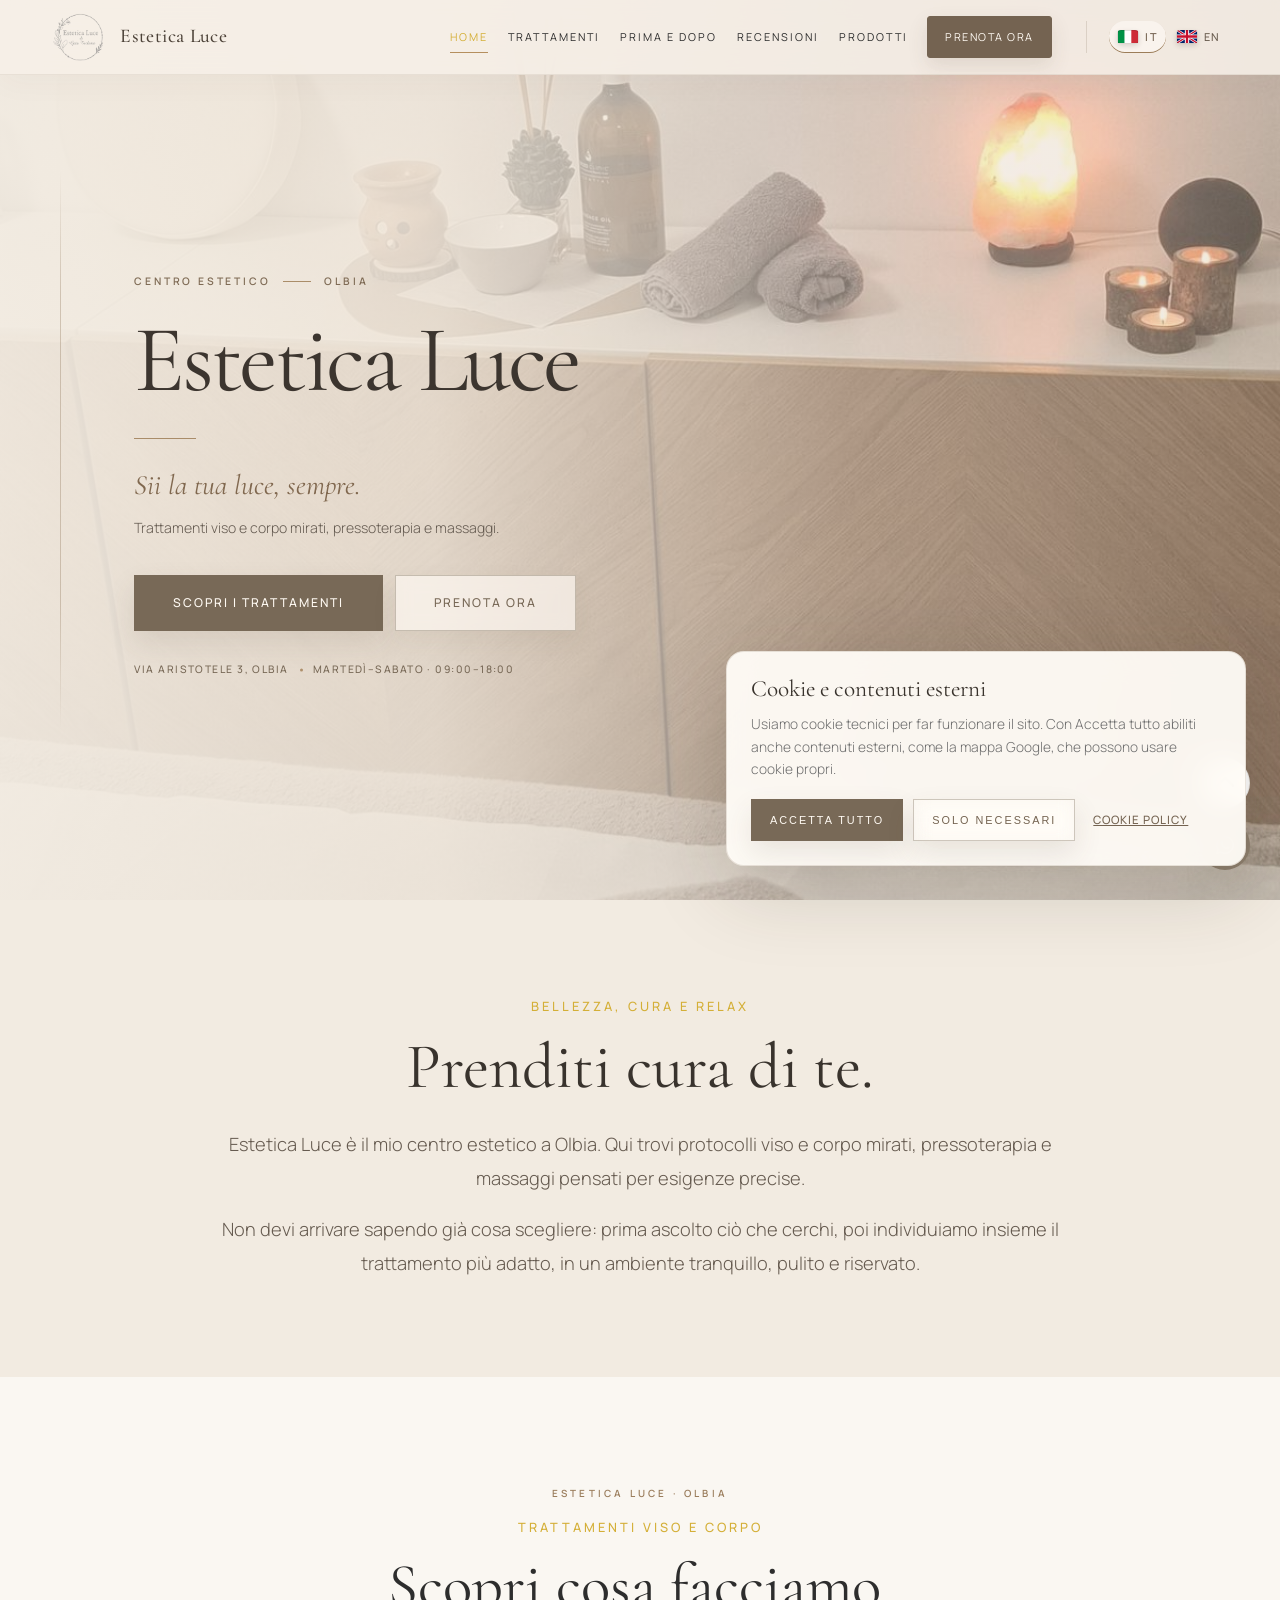
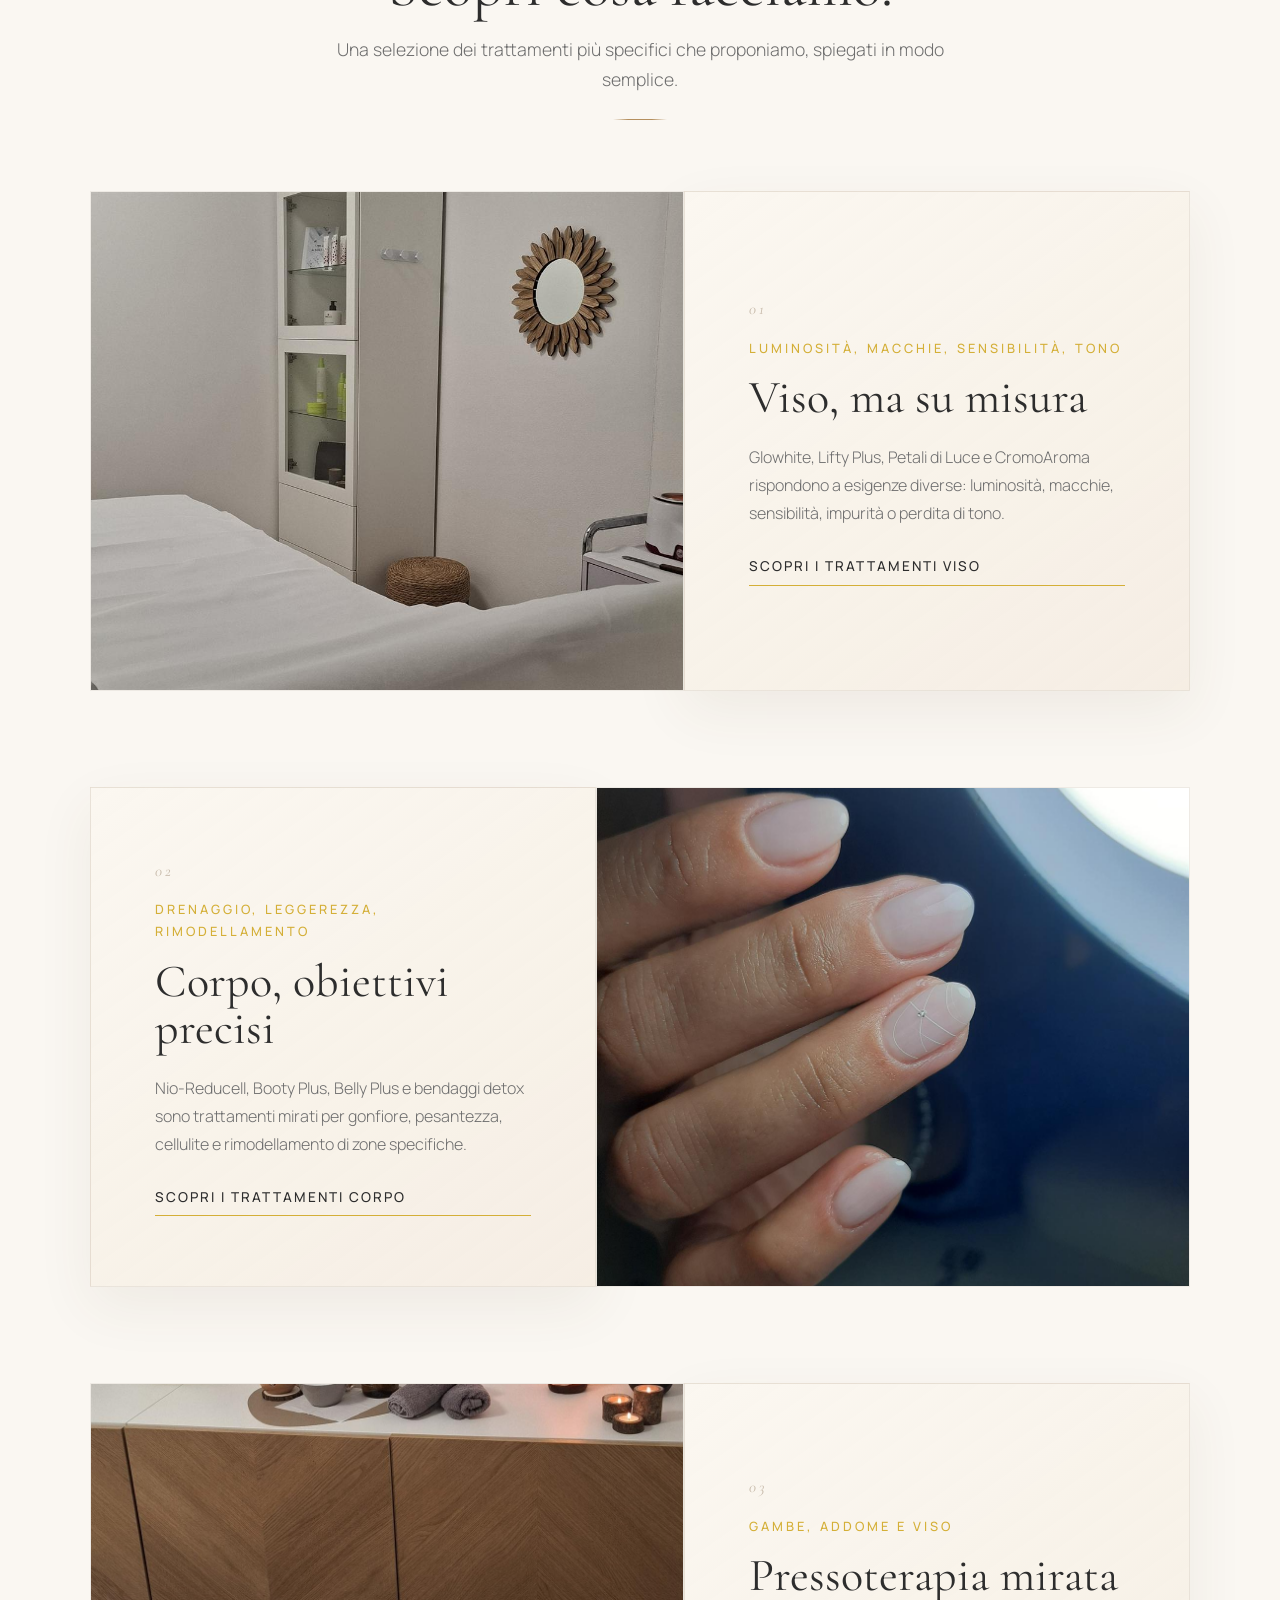
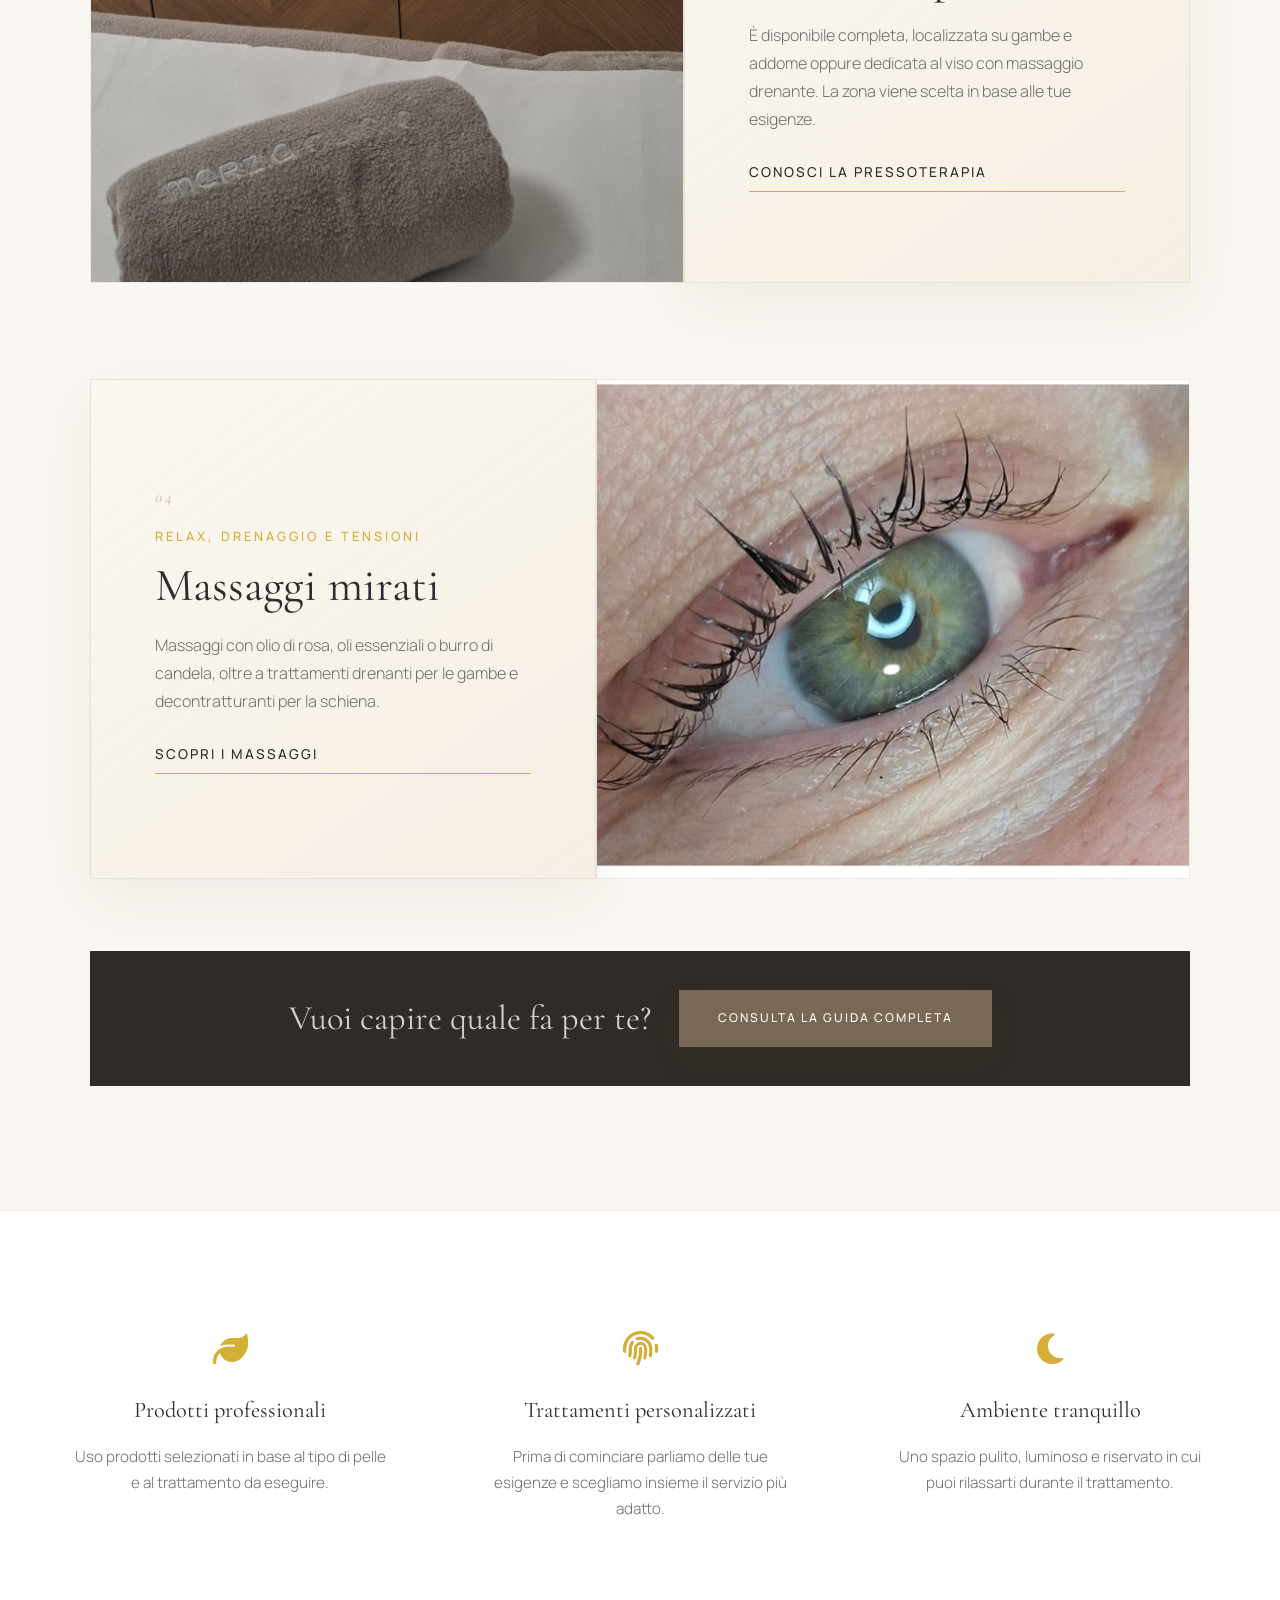
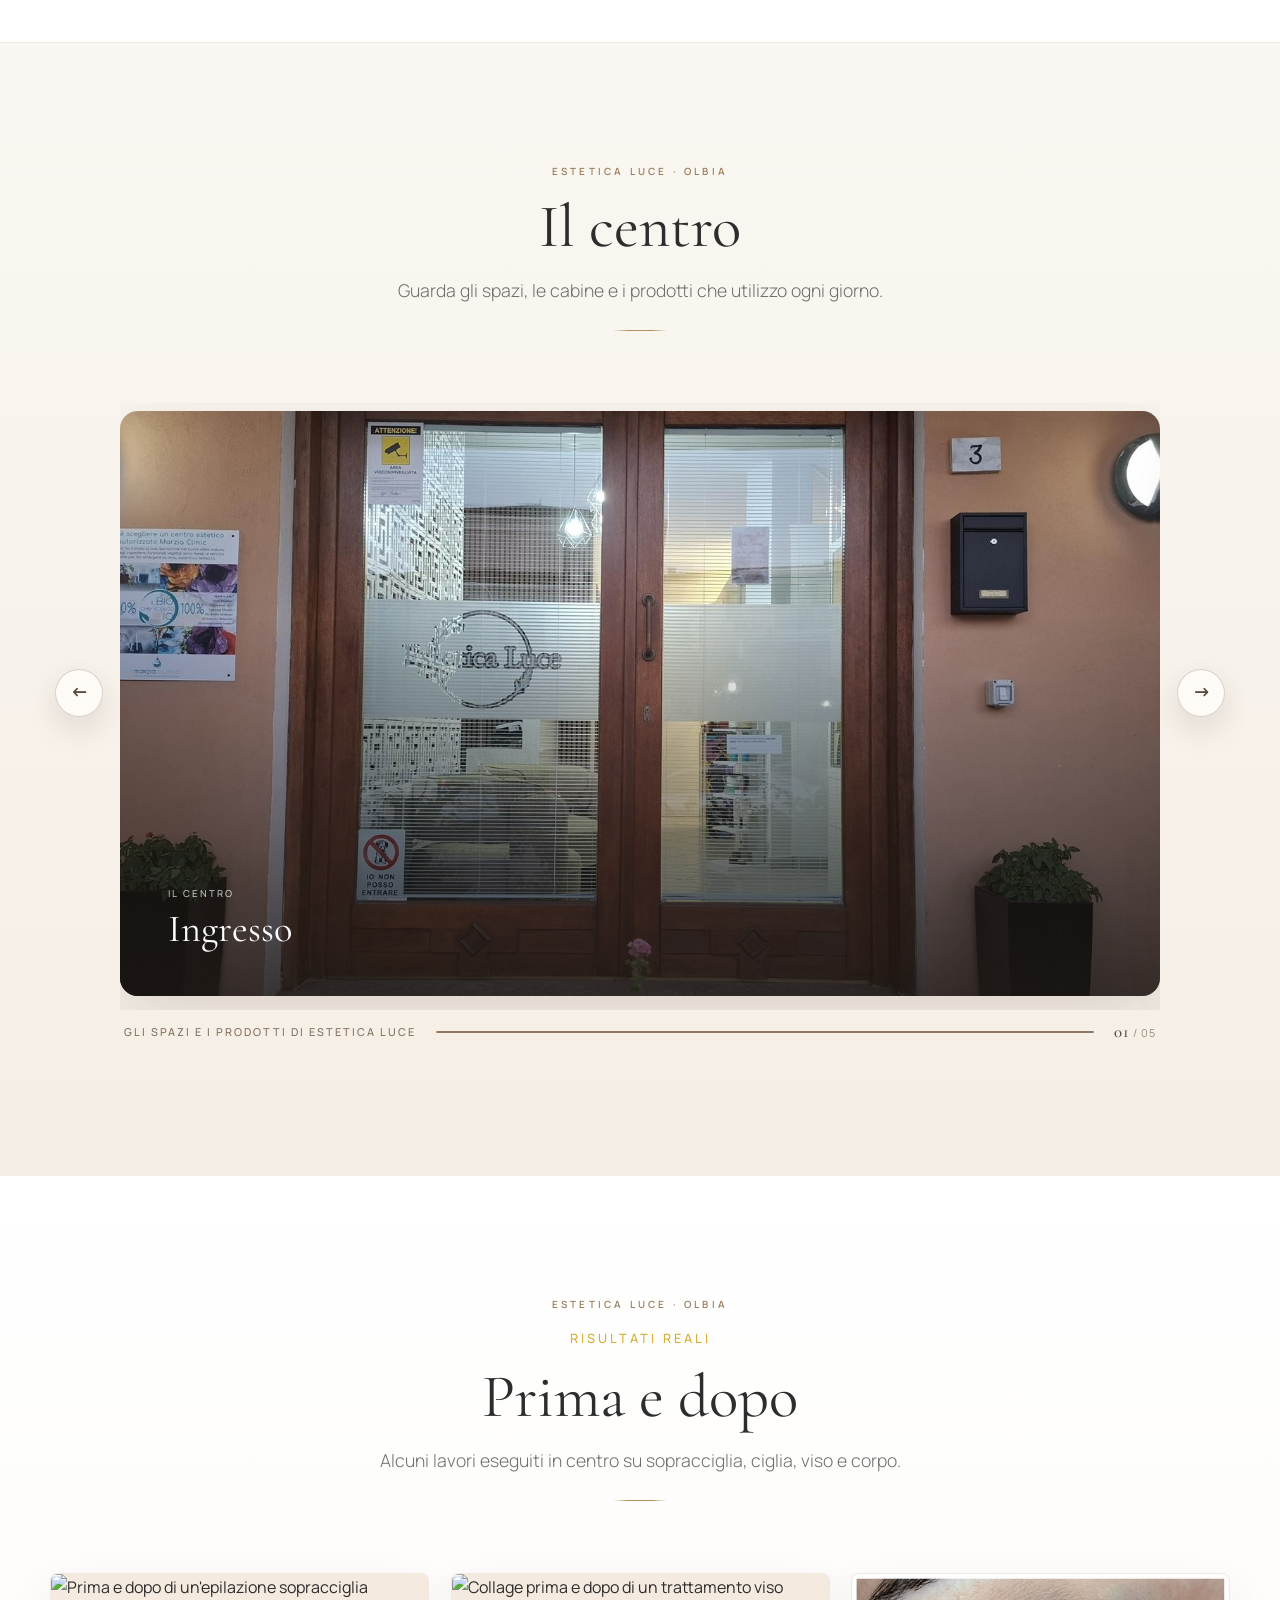
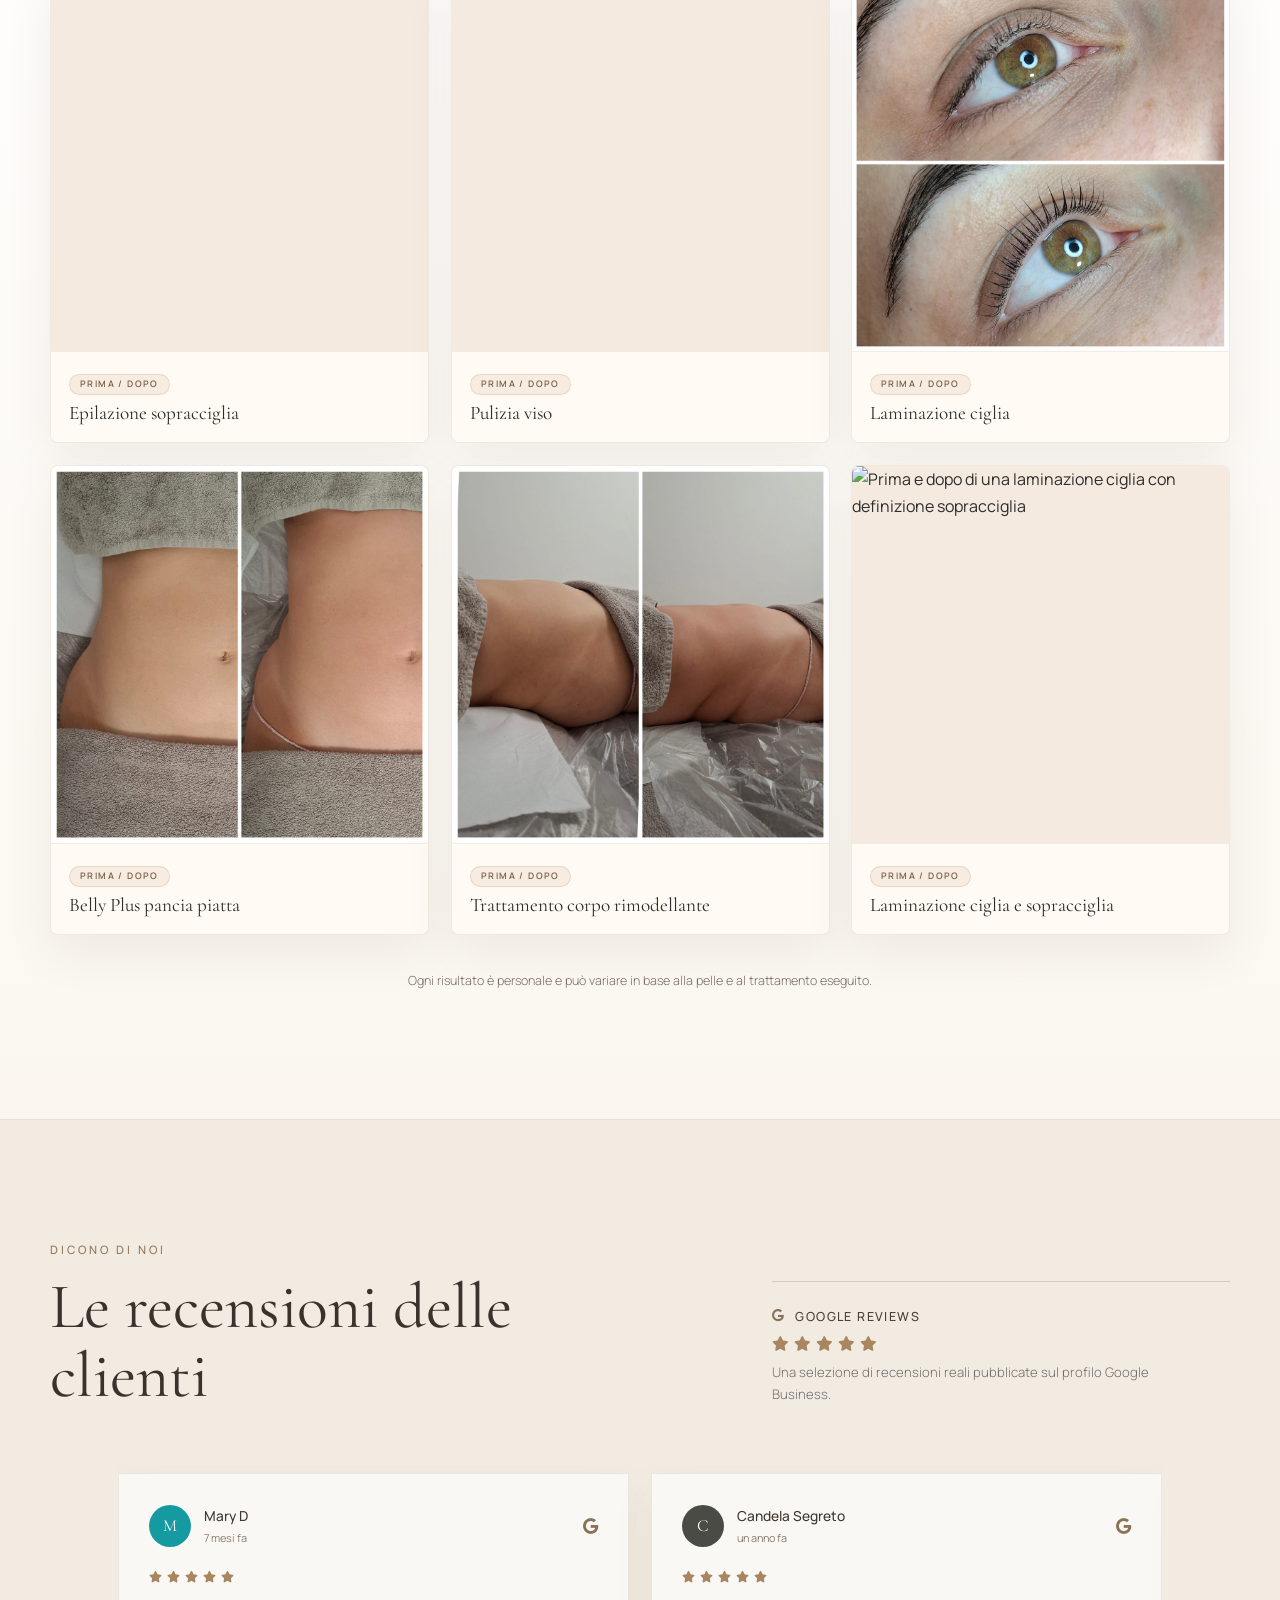
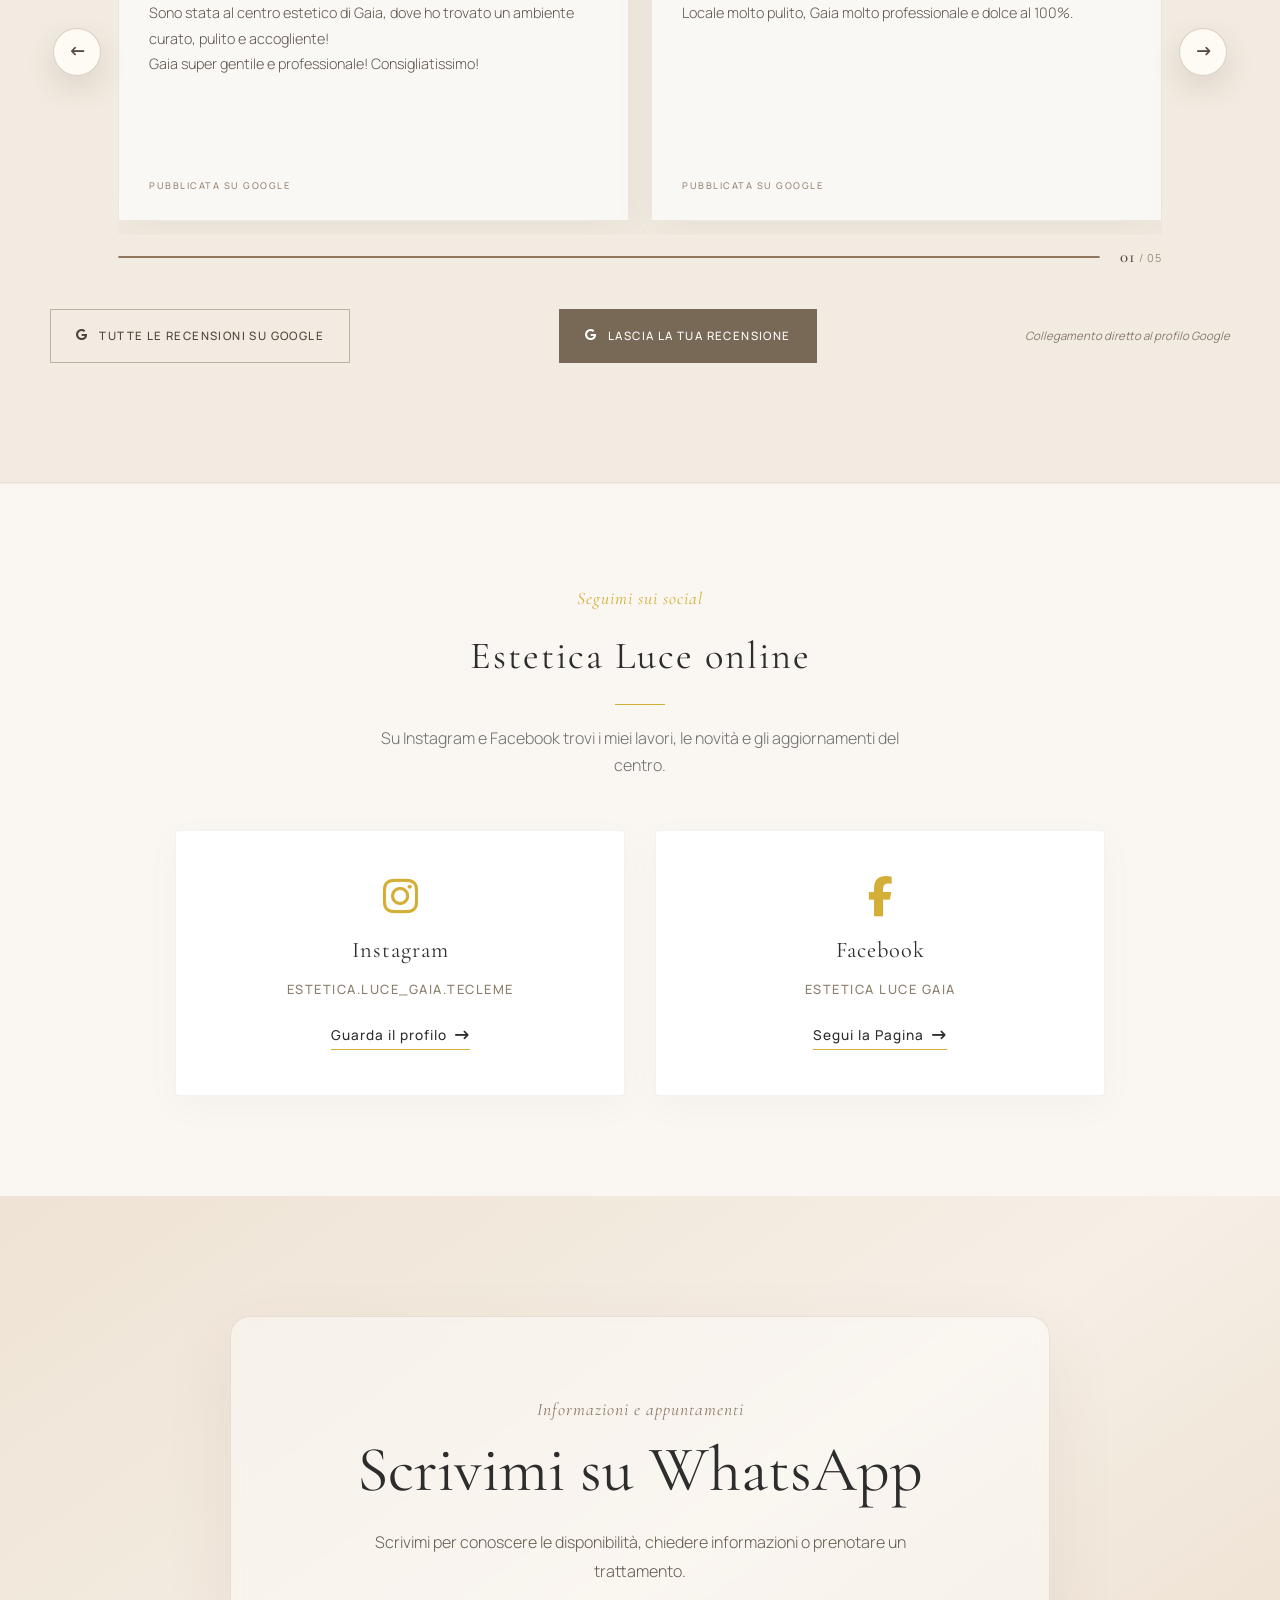
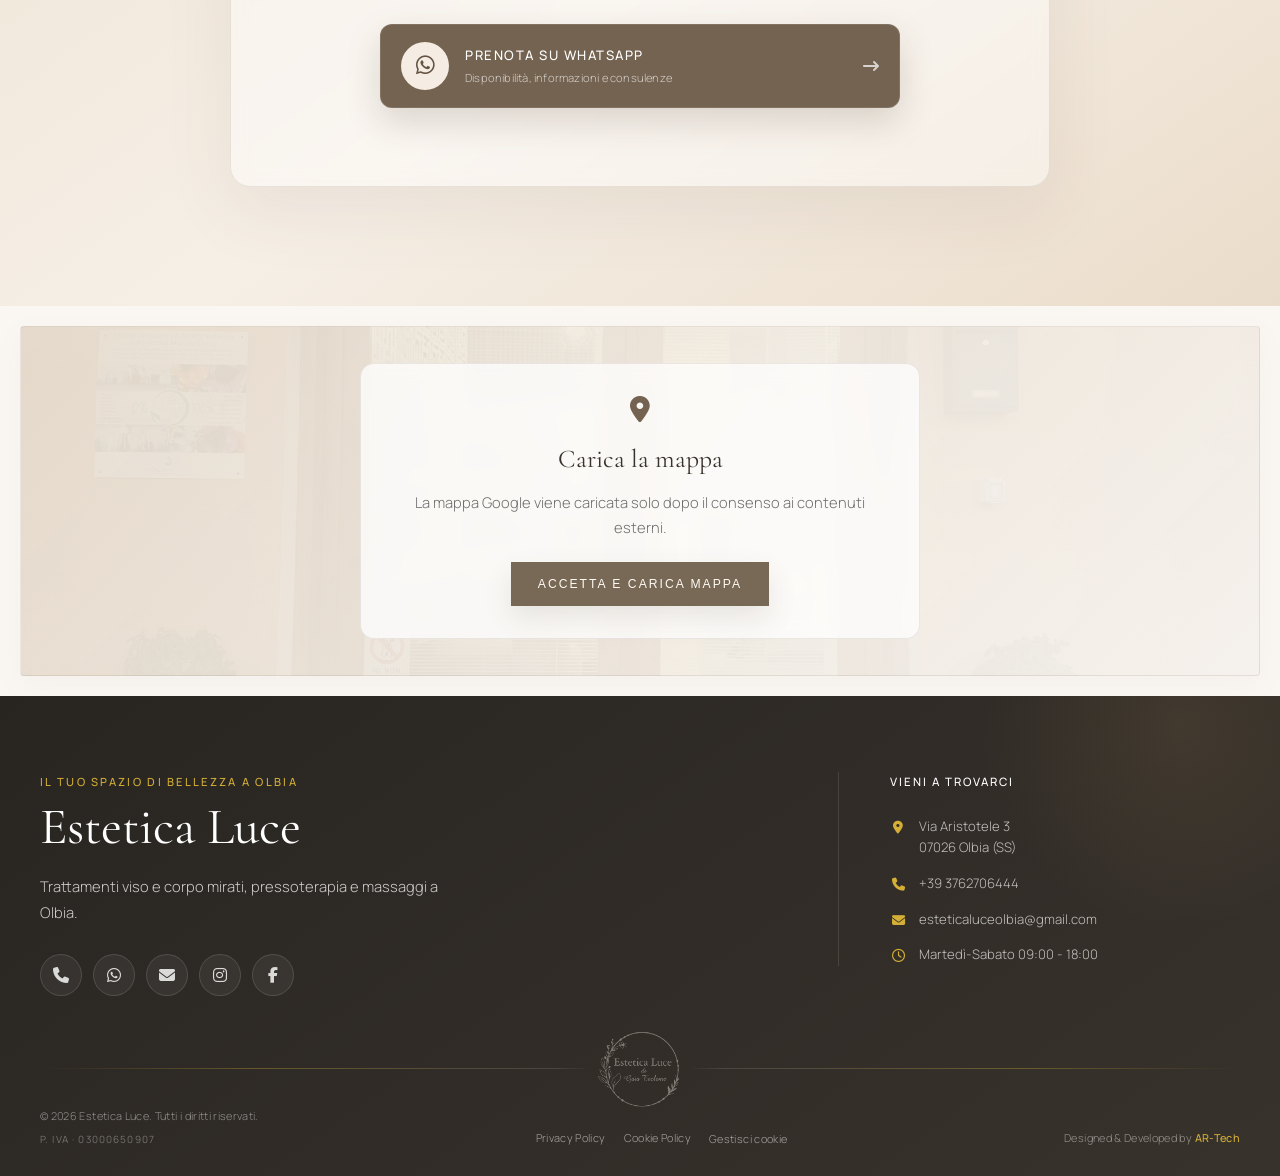
==== index.html @ 50dadfec "sistemazione hero" ====
<!DOCTYPE html>
<html lang="it">

<head>
    <meta charset="UTF-8">
    <meta name="viewport" content="width=device-width, initial-scale=1.0">
    <title>Estetica Luce | Centro estetico a Olbia</title>
    <meta name="description"
        content="Trattamenti viso e corpo mirati a Olbia: Glowhite, Lifty Plus, CromoAroma, Nio-Reducell, Booty Plus, Belly Plus, pressoterapia e massaggi con Gaia Tecleme.">
    <meta name="author" content="Estetica Luce di Gaia Tecleme">
    <meta name="robots" content="index, follow">
    <!-- Icone relative: funzionano in locale, GitHub Pages e dominio finale. Le immagini social restano temporaneamente su GitHub Pages fino al deploy sul dominio definitivo. -->
    <meta name="theme-color" content="#F2EBE1">
    <meta name="application-name" content="Estetica Luce">
    <meta name="apple-mobile-web-app-title" content="Estetica Luce">
    <link rel="icon" href="assets/img/favicon/favicon.ico" sizes="any">
    <link rel="icon" type="image/png" sizes="32x32" href="assets/img/favicon/favicon-32x32.png">
    <link rel="icon" type="image/png" sizes="16x16" href="assets/img/favicon/favicon-16x16.png">
    <link rel="apple-touch-icon" sizes="180x180" href="assets/img/favicon/apple-touch-icon.png">
    <link rel="manifest" href="manifest.webmanifest">
    <link rel="preload" as="image" href="assets/img/optimized/cabina-rituale-1200.jpg"
        media="(min-width: 769px)" fetchpriority="high">
    <link rel="preload" as="image" href="assets/img/optimized/cabina-rituale-900.jpg"
        media="(max-width: 768px)" fetchpriority="high">
    <link rel="canonical" href="https://andrearuz97.github.io/Estetica_Luce_site/">
    <link rel="alternate" hreflang="it" href="https://andrearuz97.github.io/Estetica_Luce_site/">
    <link rel="alternate" hreflang="en" href="https://andrearuz97.github.io/Estetica_Luce_site/en/">
    <link rel="alternate" hreflang="x-default" href="https://andrearuz97.github.io/Estetica_Luce_site/">
    <meta property="og:type" content="website">
    <meta property="og:locale" content="it_IT">
    <meta property="og:locale:alternate" content="en_GB">
    <meta property="og:site_name" content="Estetica Luce">
    <meta property="og:title" content="Estetica Luce | Centro estetico a Olbia">
    <meta property="og:description"
        content="Trattamenti viso e corpo mirati, pressoterapia e massaggi da Estetica Luce a Olbia.">
    <meta property="og:url" content="https://andrearuz97.github.io/Estetica_Luce_site/">
    <meta property="og:image" content="https://andrearuz97.github.io/Estetica_Luce_site/assets/img/og-estetica-luce.png">
    <meta property="og:image:secure_url" content="https://andrearuz97.github.io/Estetica_Luce_site/assets/img/og-estetica-luce.png">
    <meta property="og:image:type" content="image/png">
    <meta property="og:image:width" content="1200">
    <meta property="og:image:height" content="630">
    <meta property="og:image:alt" content="Logo Estetica Luce di Gaia Tecleme">
    <meta name="twitter:card" content="summary_large_image">
    <meta name="twitter:title" content="Estetica Luce | Centro estetico a Olbia">
    <meta name="twitter:description"
        content="Trattamenti estetici, cura e benessere a Olbia in uno spazio riservato e luminoso.">
    <meta name="twitter:image" content="https://andrearuz97.github.io/Estetica_Luce_site/assets/img/og-estetica-luce.png">
    <meta name="twitter:image:alt" content="Logo Estetica Luce di Gaia Tecleme">
    <script type="application/ld+json">
        {
            "@context": "https://schema.org",
            "@graph": [
                {
                    "@type": "BeautySalon",
                    "@id": "https://andrearuz97.github.io/Estetica_Luce_site/#beautysalon",
                    "name": "Estetica Luce",
                    "legalName": "Estetica Luce di Gaia Tecleme",
                    "url": "https://andrearuz97.github.io/Estetica_Luce_site/",
                    "logo": "https://andrearuz97.github.io/Estetica_Luce_site/assets/img/favicon/apple-touch-icon.png",
                    "image": "https://andrearuz97.github.io/Estetica_Luce_site/assets/img/og-estetica-luce.png",
                    "description": "Centro estetico a Olbia per trattamenti viso e corpo mirati, pressoterapia e massaggi.",
                    "telephone": "+393762706444",
                    "email": "esteticaluceolbia@gmail.com",
                    "address": {
                        "@type": "PostalAddress",
                        "streetAddress": "Via Aristotele 3",
                        "postalCode": "07026",
                        "addressLocality": "Olbia",
                        "addressRegion": "SS",
                        "addressCountry": "IT"
                    },
                    "geo": {
                        "@type": "GeoCoordinates",
                        "latitude": 40.9193264,
                        "longitude": 9.4842186
                    },
                    "hasMap": "https://maps.google.com/?q=Via+Aristotele+3,+Olbia+SS",
                    "openingHoursSpecification": [
                        {
                            "@type": "OpeningHoursSpecification",
                            "dayOfWeek": [
                                "Tuesday",
                                "Wednesday",
                                "Thursday",
                                "Friday",
                                "Saturday"
                            ],
                            "opens": "09:00",
                            "closes": "18:00"
                        }
                    ],
                    "areaServed": [
                        "Olbia",
                        "Gallura",
                        "Costa Smeralda",
                        "Sardegna nord"
                    ],
                    "sameAs": [
                        "https://www.instagram.com/estetica.luce_gaia.tecleme/",
                        "https://www.facebook.com/people/Estetica-Luce/61568919237846/"
                    ]
                },
                {
                    "@type": "WebSite",
                    "@id": "https://andrearuz97.github.io/Estetica_Luce_site/#website",
                    "url": "https://andrearuz97.github.io/Estetica_Luce_site/",
                    "name": "Estetica Luce",
                    "inLanguage": "it-IT",
                    "publisher": {
                        "@id": "https://andrearuz97.github.io/Estetica_Luce_site/#beautysalon"
                    }
                },
                {
                    "@type": "WebPage",
                    "@id": "https://andrearuz97.github.io/Estetica_Luce_site/#webpage",
                    "url": "https://andrearuz97.github.io/Estetica_Luce_site/",
                    "name": "Estetica Luce | Centro estetico a Olbia",
                    "description": "Trattamenti viso e corpo mirati, pressoterapia e massaggi con Gaia Tecleme a Olbia.",
                    "inLanguage": "it-IT",
                    "isPartOf": {
                        "@id": "https://andrearuz97.github.io/Estetica_Luce_site/#website"
                    },
                    "about": {
                        "@id": "https://andrearuz97.github.io/Estetica_Luce_site/#beautysalon"
                    }
                }
            ]
        }
    </script>
    <link rel="stylesheet" href="assets/vendor/fontawesome/css/all.css">
    <link rel="stylesheet" href="assets/style/style.css?v=20260805-1">
</head>

<body>

    <header class="main-header">
        <a href="#home" class="logo-link" title="Torna alla Home">
            <img src="assets/img/logo-estetica-luce-transparent.png" alt="Estetica Luce" class="navbar-logo"
                width="1309" height="1201" decoding="async">
            <span class="navbar-brand-text"><strong>Estetica Luce</strong></span>
        </a>
        <nav class="nav-links" aria-label="Navigazione principale">
            <a href="#home">Home</a>
            <a href="trattamenti/index.html">Trattamenti</a>
            <a href="#prima-dopo">Prima e Dopo</a>
            <a href="#recensioni">Recensioni</a>
            <a href="prodotti/index.html">Prodotti</a>
            <a href="#contatti">Prenota Ora</a>
        </nav>
        <div class="language-switcher" aria-label="Selezione lingua">
            <a href="index.html" class="language-option" aria-current="page">
                <span class="language-flag flag-it" aria-hidden="true"></span>
                <span>IT</span>
            </a>
            <a href="en/index.html" class="language-option">
                <span class="language-flag flag-en" aria-hidden="true"></span>
                <span>EN</span>
            </a>
        </div>
        <button class="hamburger-menu" id="hamburger-toggle" type="button" aria-label="Apri menu"
            aria-expanded="false">
            <span class="bar"></span>
            <span class="bar"></span>
            <span class="bar"></span>
        </button>
    </header>

    <section id="home" class="hero-section">
        <div class="hero-content">
            <span class="hero-eyebrow">Centro estetico <i aria-hidden="true"></i> Olbia</span>
            <h1 class="brand-main-title">
                <span>Estetica Luce</span>
            </h1>
            <div class="gold-divider"></div>
            <p class="hero-tagline">Sii la tua luce, sempre.</p>
            <p class="hero-description">Trattamenti viso e corpo mirati, pressoterapia e massaggi.</p>
            <div class="hero-actions">
                <a href="trattamenti/index.html" class="btn-luxury">Scopri i trattamenti</a>
                <a href="#contatti" class="btn-luxury btn-luxury-secondary">Prenota ora</a>
            </div>
            <div class="hero-meta" aria-label="Indirizzo e orari">
                <span>Via Aristotele 3, Olbia</span>
                <span>Martedì–Sabato · 09:00–18:00</span>
            </div>
        </div>
    </section>

    <section id="filosofia" class="manifesto-section">
        <div class="container-small manifesto-content">
            <span class="ritual-category">Bellezza, cura e relax</span>
            <h2>Prenditi cura di te.</h2>
            <div class="manifesto-copy">
                <p>Estetica Luce è il mio centro estetico a Olbia. Qui trovi protocolli viso e corpo mirati,
                    pressoterapia e massaggi pensati per esigenze precise.</p>
                <p>Non devi arrivare sapendo già cosa scegliere: prima ascolto ciò che cerchi, poi individuiamo insieme
                    il trattamento più adatto, in un ambiente tranquillo, pulito e riservato.</p>
            </div>
        </div>
    </section>

    <section id="esperienze" class="experiences-section treatment-preview-section">
        <div class="section-header">
            <span class="ritual-category">Trattamenti viso e corpo</span>
            <h2>Scopri cosa facciamo.</h2>
            <p>Una selezione dei trattamenti più specifici che proponiamo, spiegati in modo semplice.</p>
        </div>

        <div class="ritual-row">
            <div class="ritual-image-box">
                <div class="img-placeholder trattamento-2"></div>
            </div>
            <div class="ritual-text-box">
                <span class="ritual-category">Luminosità, macchie, sensibilità, tono</span>
                <h3>Viso, ma su misura</h3>
                <p>Glowhite, Lifty Plus, Petali di Luce e CromoAroma rispondono a esigenze diverse: luminosità,
                    macchie, sensibilità, impurità o perdita di tono.</p>
                <a href="trattamenti/index.html#catalogo" class="btn-ritual-action">Scopri i trattamenti viso</a>
            </div>
        </div>

        <div class="ritual-row reverse">
            <div class="ritual-image-box">
                <div class="img-placeholder trattamento-1"></div>
            </div>
            <div class="ritual-text-box">
                <span class="ritual-category">Drenaggio, leggerezza, rimodellamento</span>
                <h3>Corpo, obiettivi precisi</h3>
                <p>Nio-Reducell, Booty Plus, Belly Plus e bendaggi detox sono trattamenti mirati per gonfiore,
                    pesantezza, cellulite e rimodellamento di zone specifiche.</p>
                <a href="trattamenti/index.html#catalogo" class="btn-ritual-action">Scopri i trattamenti corpo</a>
            </div>
        </div>

        <div class="ritual-row">
            <div class="ritual-image-box">
                <div class="img-placeholder trattamento-3"></div>
            </div>
            <div class="ritual-text-box">
                <span class="ritual-category">Gambe, addome e viso</span>
                <h3>Pressoterapia mirata</h3>
                <p>È disponibile completa, localizzata su gambe e addome oppure dedicata al viso con massaggio
                    drenante. La zona viene scelta in base alle tue esigenze.</p>
                <a href="trattamenti/index.html#catalogo" class="btn-ritual-action">Conosci la pressoterapia</a>
            </div>
        </div>

        <div class="ritual-row reverse">
            <div class="ritual-image-box">
                <div class="img-placeholder trattamento-4"></div>
            </div>
            <div class="ritual-text-box">
                <span class="ritual-category">Relax, drenaggio e tensioni</span>
                <h3>Massaggi mirati</h3>
                <p>Massaggi con olio di rosa, oli essenziali o burro di candela, oltre a trattamenti drenanti per le
                    gambe e decontratturanti per la schiena.</p>
                <a href="trattamenti/index.html#catalogo" class="btn-ritual-action">Scopri i massaggi</a>
            </div>
        </div>

        <div class="treatment-preview-cta">
            <p>Vuoi capire quale fa per te?</p>
            <a href="trattamenti/index.html" class="btn-luxury">Consulta la guida completa</a>
        </div>
    </section>

    <section class="pillars-section">
        <div class="pillars-container">
            <div class="pillar-card">
                <i class="fa-solid fa-leaf"></i>
                <h3>Prodotti professionali</h3>
                <p>Uso prodotti selezionati in base al tipo di pelle e al trattamento da eseguire.</p>
            </div>
            <div class="pillar-card">
                <i class="fa-solid fa-fingerprint"></i>
                <h3>Trattamenti personalizzati</h3>
                <p>Prima di cominciare parliamo delle tue esigenze e scegliamo insieme il servizio più adatto.</p>
            </div>
            <div class="pillar-card">
                <i class="fa-solid fa-moon"></i>
                <h3>Ambiente tranquillo</h3>
                <p>Uno spazio pulito, luminoso e riservato in cui puoi rilassarti durante il trattamento.</p>
            </div>
        </div>
    </section>

    <section class="gallery-section">
        <div class="section-header">
            <h2>Il centro</h2>
            <p>Guarda gli spazi, le cabine e i prodotti che utilizzo ogni giorno.</p>
        </div>

        <div class="gallery-carousel" data-gallery-carousel>
            <button type="button" class="gallery-arrow gallery-arrow-prev" data-carousel-prev aria-label="Foto precedente">
                <i class="fa-solid fa-arrow-left-long" aria-hidden="true"></i>
            </button>

            <div class="gallery-viewport" data-carousel-viewport tabindex="0" aria-label="Carosello spazi e dettagli del centro">
                <div class="gallery-track">
                    <article class="gallery-slide is-active" aria-label="1 di 5">
                        <div class="gallery-item gallery-photo-ingresso"></div>
                        <div class="gallery-caption"><span>Il centro</span><h3>Ingresso</h3></div>
                    </article>
                    <article class="gallery-slide" aria-label="2 di 5">
                        <div class="gallery-item gallery-photo-cabina-corpo"></div>
                        <div class="gallery-caption"><span>Cabina cera</span><h3>Trattamenti e Benessere</h3></div>
                    </article>
                    <article class="gallery-slide" aria-label="3 di 5">
                        <div class="gallery-item gallery-photo-cabina-mani"></div>
                        <div class="gallery-caption"><span>Cabina mani</span><h3>Mani & Piedi</h3></div>
                    </article>
                    <article class="gallery-slide" aria-label="4 di 5">
                        <div class="gallery-item gallery-photo-cabina-rituale"></div>
                        <div class="gallery-caption"><span>Cabina corpo</span><h3>Massaggi & Relax</h3></div>
                    </article>
                    <article class="gallery-slide" aria-label="5 di 5">
                        <div class="gallery-item gallery-photo-marzia"></div>
                        <div class="gallery-caption"><span>Marzia Clinic</span><h3>Prodotti in Istituto</h3></div>
                    </article>
                </div>
            </div>

            <button type="button" class="gallery-arrow gallery-arrow-next" data-carousel-next aria-label="Foto successiva">
                <i class="fa-solid fa-arrow-right-long" aria-hidden="true"></i>
            </button>

            <div class="gallery-meta">
                <p>Gli spazi e i prodotti di Estetica Luce</p>
                <span class="gallery-timer" aria-hidden="true"><span data-carousel-progress></span></span>
                <span class="gallery-counter"><strong data-carousel-current>01</strong> / 05</span>
            </div>
        </div>
    </section>

    <section id="prima-dopo" class="before-after-section">
        <div class="section-header">
            <span class="ritual-category">Risultati reali</span>
            <h2>Prima e dopo</h2>
            <p>Alcuni lavori eseguiti in centro su sopracciglia, ciglia, viso e corpo.</p>
        </div>

        <div class="before-after-grid" aria-label="Galleria prima e dopo">
            <figure class="before-after-card">
                <img src="assets/img/before-after/before-after-01.jpg" width="1200" height="1200"
                    alt="Prima e dopo di un'epilazione sopracciglia" loading="lazy" decoding="async">
                <figcaption>
                    <span>Prima / Dopo</span>
                    <h3>Epilazione sopracciglia</h3>
                </figcaption>
            </figure>

            <figure class="before-after-card">
                <img src="assets/img/before-after/before-after-02.jpg" width="1200" height="1200"
                    alt="Collage prima e dopo di un trattamento viso" loading="lazy" decoding="async">
                <figcaption>
                    <span>Prima / Dopo</span>
                    <h3>Pulizia viso</h3>
                </figcaption>
            </figure>

            <figure class="before-after-card">
                <img src="assets/img/before-after/before-after-03.jpg" width="1200" height="1200"
                    alt="Collage prima e dopo di un trattamento ciglia" loading="lazy" decoding="async">
                <figcaption>
                    <span>Prima / Dopo</span>
                    <h3>Laminazione ciglia</h3>
                </figcaption>
            </figure>
            <figure class="before-after-card">
                <img src="assets/img/before-after/belly-plus-frontale.jpg" width="1200" height="1200"
                    alt="Prima e dopo frontale del trattamento corpo Belly Plus" loading="lazy" decoding="async">
                <figcaption>
                    <span>Prima / Dopo</span>
                    <h3>Belly Plus pancia piatta</h3>
                </figcaption>
            </figure>

            <figure class="before-after-card">
                <img src="assets/img/before-after/belly-plus-profilo.jpg" width="1200" height="1200"
                    alt="Prima e dopo di profilo di un trattamento corpo rimodellante" loading="lazy" decoding="async">
                <figcaption>
                    <span>Prima / Dopo</span>
                    <h3>Trattamento corpo rimodellante</h3>
                </figcaption>
            </figure>

            <figure class="before-after-card">
                <img src="assets/img/before-after/before-after-08.jpg" width="1200" height="1200"
                    alt="Prima e dopo di una laminazione ciglia con definizione sopracciglia" loading="lazy" decoding="async">
                <figcaption>
                    <span>Prima / Dopo</span>
                    <h3>Laminazione ciglia e sopracciglia</h3>
                </figcaption>
            </figure>

        </div>

        <p class="before-after-note">Ogni risultato è personale e può variare in base alla pelle e al trattamento eseguito.</p>
    </section>

    <section id="recensioni" class="reviews-section">
        <div class="reviews-container">
            <div class="reviews-heading">
                <div>
                    <span class="reviews-eyebrow">Dicono di noi</span>
                    <h2>Le recensioni delle clienti</h2>
                </div>

                <div class="google-rating-preview" aria-label="Recensioni Google">
                    <div class="google-rating-brand">
                        <i class="fa-brands fa-google" aria-hidden="true"></i>
                        <span>Google Reviews</span>
                    </div>
                    <div class="review-stars" aria-label="Cinque stelle">
                        <i class="fa-solid fa-star"></i>
                        <i class="fa-solid fa-star"></i>
                        <i class="fa-solid fa-star"></i>
                        <i class="fa-solid fa-star"></i>
                        <i class="fa-solid fa-star"></i>
                    </div>
                    <p>Una selezione di recensioni reali pubblicate sul profilo Google Business.</p>
                </div>
            </div>

            <div class="reviews-carousel" data-reviews-carousel>
                <button type="button" class="reviews-arrow reviews-arrow-prev" data-reviews-prev
                    aria-label="Recensione precedente">
                    <i class="fa-solid fa-arrow-left-long" aria-hidden="true"></i>
                </button>

                <div class="reviews-viewport" data-reviews-viewport tabindex="0" aria-label="Carosello recensioni Google">
                    <div class="reviews-grid">

                        <article class="review-card">
                            <div class="review-card-top">
                                <span class="review-avatar review-avatar-teal" aria-hidden="true">M</span>
                                <div><h3>Mary D</h3><span>7 mesi fa</span></div>
                                <i class="fa-brands fa-google review-google-icon" aria-hidden="true"></i>
                            </div>
                            <div class="review-stars review-stars-small" aria-label="Cinque stelle">
                                <i class="fa-solid fa-star"></i><i class="fa-solid fa-star"></i><i class="fa-solid fa-star"></i><i class="fa-solid fa-star"></i><i class="fa-solid fa-star"></i>
                            </div>
                            <p>Sono stata al centro estetico di Gaia, dove ho trovato un ambiente curato, pulito e accogliente!<br>
                                Gaia super gentile e professionale! Consigliatissimo!</p>
                            <span class="review-source-label">Pubblicata su Google</span>
                        </article>

                        <article class="review-card">
                            <div class="review-card-top">
                                <span class="review-avatar review-avatar-dark" aria-hidden="true">C</span>
                                <div><h3>Candela Segreto</h3><span>un anno fa</span></div>
                                <i class="fa-brands fa-google review-google-icon" aria-hidden="true"></i>
                            </div>
                            <div class="review-stars review-stars-small" aria-label="Cinque stelle">
                                <i class="fa-solid fa-star"></i><i class="fa-solid fa-star"></i><i class="fa-solid fa-star"></i><i class="fa-solid fa-star"></i><i class="fa-solid fa-star"></i>
                            </div>
                            <p>Locale molto pulito, Gaia molto professionale e dolce al 100%.</p>
                            <span class="review-source-label">Pubblicata su Google</span>
                        </article>

                        <article class="review-card">
                            <div class="review-card-top">
                                <span class="review-avatar review-avatar-warm" aria-hidden="true">M</span>
                                <div><h3>Maria Grazia Mastinu</h3><span>un anno fa</span></div>
                                <i class="fa-brands fa-google review-google-icon" aria-hidden="true"></i>
                            </div>
                            <div class="review-stars review-stars-small" aria-label="Cinque stelle">
                                <i class="fa-solid fa-star"></i><i class="fa-solid fa-star"></i><i class="fa-solid fa-star"></i><i class="fa-solid fa-star"></i><i class="fa-solid fa-star"></i>
                            </div>
                            <p>Sono stata da Gaia per farmi baffi e sopracciglia. Bravissima, mani delicate, sopracciglia e
                                baffi perfetti. Il prezzo ottimo. Torner&ograve; sicuramente.</p>
                            <span class="review-source-label">Pubblicata su Google</span>
                        </article>

                        <article class="review-card">
                            <div class="review-card-top">
                                <span class="review-avatar review-avatar-teal" aria-hidden="true">M</span>
                                <div><h3>M.franca Parriciatu</h3><span>un anno fa</span></div>
                                <i class="fa-brands fa-google review-google-icon" aria-hidden="true"></i>
                            </div>
                            <div class="review-stars review-stars-small" aria-label="Cinque stelle">
                                <i class="fa-solid fa-star"></i><i class="fa-solid fa-star"></i><i class="fa-solid fa-star"></i><i class="fa-solid fa-star"></i><i class="fa-solid fa-star"></i>
                            </div>
                            <p>Sono stata al centro estetico luce per un trattamento viso, risultato sorprendente, ambiente
                                ottimo, personale professionale. Torner&ograve; sicuramente!</p>
                            <span class="review-source-label">Pubblicata su Google</span>
                        </article>

                        <article class="review-card">
                            <div class="review-card-top">
                                <span class="review-avatar review-avatar-blue" aria-hidden="true">L</span>
                                <div><h3>Lucia Salamina</h3><span>un anno fa</span></div>
                                <i class="fa-brands fa-google review-google-icon" aria-hidden="true"></i>
                            </div>
                            <div class="review-stars review-stars-small" aria-label="Cinque stelle">
                                <i class="fa-solid fa-star"></i><i class="fa-solid fa-star"></i><i class="fa-solid fa-star"></i><i class="fa-solid fa-star"></i><i class="fa-solid fa-star"></i>
                            </div>
                            <p>La mia esperienza presso il centro estetico &ldquo;Luce &ldquo; &egrave; stata magnifica.<br>
                                Vi consiglio vivamente la pulizia del viso, la quale viene accompagnata da musica rilassante,
                                candele profumate, creme e un massaggio rilassante (viso e collo).<br>
                                Fortemente consigliata! Torner&ograve; a provare anche tutti gli altri trattamenti presenti nel centro !!</p>
                            <span class="review-source-label">Pubblicata su Google</span>
                        </article>

                    </div>
                </div>

                <button type="button" class="reviews-arrow reviews-arrow-next" data-reviews-next
                    aria-label="Recensione successiva">
                    <i class="fa-solid fa-arrow-right-long" aria-hidden="true"></i>
                </button>

                <div class="reviews-carousel-meta">
                    <span class="reviews-timer" aria-hidden="true"><span data-reviews-progress></span></span>
                    <span class="reviews-counter"><strong data-reviews-current>01</strong> / 05</span>
                </div>
            </div>

            <div class="reviews-footer">
                <a href="https://share.google/Pwy4Hr6DQrcm6RlIE" target="_blank" rel="noopener noreferrer"
                    class="btn-google-reviews">
                    <i class="fa-brands fa-google" aria-hidden="true"></i>
                    Tutte le recensioni su Google
                </a>
                <a href="https://g.page/r/CSVI6qXGhGNpEBE/review" target="_blank" rel="noopener noreferrer"
                    class="btn-google-reviews btn-google-reviews-secondary">
                    <i class="fa-brands fa-google" aria-hidden="true"></i>
                    Lascia la tua recensione
                </a>
                <span>Collegamento diretto al profilo Google</span>
            </div>
        </div>
    </section>

    <section class="social-luxury-showcase">
        <div class="social-header-block">
            <span class="social-subtitle">Seguimi sui social</span>
            <h2 class="social-title">Estetica Luce online</h2>
            <div class="gold-line-divider"></div>
            <p class="social-desc">Su Instagram e Facebook trovi i miei lavori, le novità e gli aggiornamenti del centro.</p>
        </div>

        <div class="social-luxury-grid">
            <a href="https://www.instagram.com/estetica.luce_gaia.tecleme/" target="_blank" rel="noopener noreferrer" class="social-card-link">
                <div class="social-card-box">
                    <i class="fa-brands fa-instagram social-icon"></i>
                    <h3 class="social-card-title">Instagram</h3>
                    <p class="social-handle">estetica.luce_gaia.tecleme</p>
                    <span class="social-action-text">
                        Guarda il profilo <i class="fa-solid fa-arrow-right-long"></i>
                    </span>
                </div>
            </a>

            <a href="https://www.facebook.com/people/Estetica-Luce/61568919237846/" target="_blank" rel="noopener noreferrer" class="social-card-link">
                <div class="social-card-box">
                    <i class="fa-brands fa-facebook-f social-icon"></i>
                    <h3 class="social-card-title">Facebook</h3>
                    <p class="social-handle">Estetica Luce Gaia</p>
                    <span class="social-action-text">
                        Segui la Pagina <i class="fa-solid fa-arrow-right-long"></i>
                    </span>
                </div>
            </a>
        </div>
    </section>

    <section id="contatti" class="contact-section">
        <div class="contact-container">
            <span class="contact-subtitle">Informazioni e appuntamenti</span>
            <h2 class="contact-title">Scrivimi su WhatsApp</h2>

            <p class="contact-desc">
                Scrivimi per conoscere le disponibilit&agrave;, chiedere informazioni o prenotare un trattamento.
            </p>

            <div class="contact-buttons-group">
                <a href="https://wa.me/393762706444?text=Ciao!%20Desidero%20richiedere%20informazioni%20e%20prenotare%20un%20trattamento..."
                    target="_blank" rel="noopener noreferrer" class="btn-contact-action btn-whatsapp">
                    <span class="contact-whatsapp-icon"><i class="fa-brands fa-whatsapp"></i></span>
                    <span class="contact-whatsapp-copy">
                        <strong>Prenota su WhatsApp</strong>
                        <small>Disponibilit&agrave;, informazioni e consulenze</small>
                    </span>
                    <i class="fa-solid fa-arrow-right-long contact-whatsapp-arrow" aria-hidden="true"></i>
                </a>
            </div>
        </div>
    </section>

    <section class="map-section has-cookie-pending">
        <div class="map-consent-panel">
            <div class="map-consent-content">
                <i class="fa-solid fa-location-dot" aria-hidden="true"></i>
                <h3 data-map-consent-title>Carica la mappa</h3>
                <p data-map-consent-text>La mappa Google viene caricata solo dopo il consenso ai contenuti esterni.</p>
                <button type="button" class="btn-luxury" data-cookie-accept-map>Accetta e carica mappa</button>
            </div>
        </div>
        <iframe
            data-cookie-src="https://www.google.com/maps/embed?pb=!1m18!1m12!1m3!1d3000.3159074062465!2d9.4842186!3d40.9193264!2m3!1f0!2f0!3f0!3m2!1i1024!2i768!4f13.1!3m3!1m2!1s0x12d94ad539a66d0d%3A0xc3f3473f32e920d3!2sVia%20Aristotele%2C%203%2C%2007026%20Olbia%20SS!5e0!3m2!1sit!2sit!4v1718832000000!5m2!1sit!2sit"
            class="map-iframe is-deferred" title="Mappa del centro estetico Estetica Luce a Olbia"
            allowfullscreen loading="lazy" referrerpolicy="strict-origin-when-cross-origin"></iframe>
    </section>

    <footer class="main-footer">
        <div class="footer-container">
            <div class="footer-main-grid">
                <div class="footer-brand-block">
                    <span class="footer-eyebrow">Il tuo spazio di bellezza a Olbia</span>
                    <h2>Estetica Luce</h2>
                    <p>Trattamenti viso e corpo mirati, pressoterapia e massaggi a Olbia.</p>

                    <div class="footer-socials" aria-label="Contatti e social">
                        <a href="tel:+393762706444" title="Chiamaci" class="footer-social-circle"
                            aria-label="Chiama Estetica Luce">
                            <i class="fa-solid fa-phone"></i>
                        </a>
                        <a href="https://wa.me/393762706444?text=Ciao!%20Vorrei%20maggiori%20informazioni..."
                            target="_blank" rel="noopener noreferrer" title="WhatsApp" class="footer-social-circle"
                            aria-label="Scrivici su WhatsApp">
                            <i class="fa-brands fa-whatsapp"></i>
                        </a>
                        <a href="mailto:esteticaluceolbia@gmail.com" title="Contattaci" class="footer-social-circle"
                            aria-label="Invia una email">
                            <i class="fa-solid fa-envelope"></i>
                        </a>
                        <a href="https://www.instagram.com/estetica.luce_gaia.tecleme/" target="_blank" rel="noopener noreferrer"
                            title="Instagram" class="footer-social-circle" aria-label="Seguici su Instagram">
                            <i class="fa-brands fa-instagram"></i>
                        </a>
                        <a href="https://facebook.com/profile.php?id=61568919237846" target="_blank" rel="noopener noreferrer"
                            title="Facebook" class="footer-social-circle" aria-label="Seguici su Facebook">
                            <i class="fa-brands fa-facebook-f"></i>
                        </a>
                    </div>
                </div>

                <div class="footer-info-block">
                    <h3>Vieni a trovarci</h3>
                    <a href="https://maps.google.com/?q=Via+Aristotele+3,+Olbia+SS" target="_blank"
                        rel="noopener noreferrer" class="footer-info-link">
                        <i class="fa-solid fa-location-dot"></i>
                        <span>Via Aristotele 3<br>07026 Olbia (SS)</span>
                    </a>
                    <a href="tel:+393762706444" class="footer-info-link">
                        <i class="fa-solid fa-phone"></i>
                        <span>+39 3762706444</span>
                    </a>
                    <a href="mailto:esteticaluceolbia@gmail.com" class="footer-info-link">
                        <i class="fa-solid fa-envelope"></i>
                        <span>esteticaluceolbia@gmail.com</span>
                    </a>
                    <span class="footer-appointment"><i class="fa-regular fa-clock"></i> Martedì-Sabato 09:00 - 18:00</span>
                </div>
            </div>

            <div class="footer-divider"></div>

            <div class="footer-bottom">
                <div class="footer-copyright">
                    <p>© <span id="current-year"></span> Estetica Luce. Tutti i diritti riservati.</p>
                    <span class="footer-vat">P. IVA · 03000650907</span>
                </div>
                <div class="footer-legal-links" aria-label="Link legali">
                    <a href="privacy-policy/index.html">Privacy Policy</a>
                    <a href="cookie-policy/index.html" data-cookie-policy-link>Cookie Policy</a>
                    <button type="button" data-cookie-reset>Gestisci cookie</button>
                </div>
                <p class="footer-credit">Designed &amp; Developed by <a
                        href="https://www.linkedin.com/in/andrea-ruzittu-575633262" class="developer-link" target="_blank"
                        rel="noopener noreferrer">AR-Tech</a></p>
            </div>
        </div>
    </footer>

    <div class="floating-actions">
        <button id="scroll-top-btn" class="btn-floating btn-scroll" title="Torna su">
            <i class="fas fa-chevron-up"></i>
        </button>
        <a href="https://wa.me/393762706444?text=Ciao!%20Vorrei%20ricevere%20informazioni%20e%20prenotare%20un%20appuntamento%20presso%20Estetica%20Luce."
            target="_blank" rel="noopener noreferrer" class="btn-floating btn-whatsapp-float"
            title="Prenota su WhatsApp">
            <i class="fab fa-whatsapp"></i>
        </a>
    </div>

    <script src="assets/script/script.js?v=20260722-2"></script>
</body>

</html>
---- assets/style/style.css ----
@font-face {
    font-family: 'Cormorant Garamond';
    font-style: normal;
    font-weight: 400 600;
    font-display: swap;
    src: url('../fonts/cormorant-garamond-normal-latin.woff2') format('woff2');
}

@font-face {
    font-family: 'Cormorant Garamond';
    font-style: italic;
    font-weight: 400;
    font-display: swap;
    src: url('../fonts/cormorant-garamond-italic-400-latin.woff2') format('woff2');
}

@font-face {
    font-family: 'Manrope';
    font-style: normal;
    font-weight: 300 600;
    font-display: swap;
    src: url('../fonts/manrope-normal-latin.woff2') format('woff2');
}

/* ==========================================================================
   1. DESIGN SYSTEM & VARIABLES
   ========================================================================== */
:root {
    --bg-cream: #FAF7F2;       /* Sfondo principale ultra-pulito */
    --bg-beige: #F2EBE1;       /* Sfondi sezioni e blocchi alternati (Header/Footer) */
    --accent-gold: #D4AF37;    /* Dettagli, icone e link di lusso */
    --taupe: #8C7E6D;          /* Colore secondario per testi eleganti */
    --dark-text: #2D2D2D;      /* Testo principale per massima leggibilità */
    --light-text: #6E6E6E;     /* Testi secondari e descrizioni */
    --white: #FFFFFF;
    --hero-background-image: url('../img/optimized/cabina-rituale-1200.jpg');
    --hero-background-position: center 50%;
    --img-trattamento-mani: url('../img/optimized/mani-dettaglio-1200.jpg');
    --img-trattamento-viso-corpo: url('../img/optimized/cabina-corpo-wide-1800.jpg');
    --img-trattamento-massaggi: url('../img/optimized/massaggi-dettaglio-1200.jpg');
    --img-trattamento-sguardo: url('../img/optimized/sguardo-servizio-1200.jpg');
    --img-trattamento-epilazione: url('../img/optimized/epilazione-dettaglio-1200.jpg');
    --img-gallery-ingresso: url('../img/optimized/ingresso-1800.jpg');
    --img-gallery-cabina-corpo: url('../img/optimized/cabina-corpo-wide-1800.jpg');
    --img-gallery-cabina-mani: url('../img/optimized/cabina-mani-1800.jpg');
    --img-gallery-cabina-rituale: url('../img/optimized/cabina-rituale-wide-1800.jpg');
    --img-gallery-prodotti: url('../img/optimized/prodotti-1800.jpg');
    --img-products-hero: url('../img/optimized/prodotti-1800.jpg');
    --img-products-intro: url('../img/optimized/cabina-mani-1800.jpg');
    --img-map-consent: url('../img/optimized/ingresso-1800.jpg');
    --transition-smooth: all 0.4s cubic-bezier(0.25, 1, 0.5, 1);
}

/* ==========================================================================
   2. BASE RESET & GLOBAL STYLES
   ========================================================================== */
*, *::before, *::after {
    box-sizing: border-box;
    margin: 0;
    padding: 0;
}

html {
    scroll-behavior: smooth;
    font-size: 16px;
    -webkit-tap-highlight-color: transparent;
}

body {
    background-color: var(--bg-cream);
    font-family: 'Manrope', sans-serif;
    color: var(--dark-text);
    line-height: 1.7;
    overflow-x: hidden;
    -webkit-font-smoothing: antialiased;
}

body,
body * {
    -webkit-user-select: none;
    user-select: none;
    -webkit-touch-callout: none;
}

a,
button,
summary,
[role="button"] {
    -webkit-tap-highlight-color: transparent;
}

button {
    -webkit-appearance: none;
    appearance: none;
}

a:focus,
button:focus,
summary:focus,
[role="button"]:focus {
    outline: none;
}

a:focus-visible,
button:focus-visible,
summary:focus-visible,
[role="button"]:focus-visible {
    outline: 2px solid #8f785f;
    outline-offset: 4px;
}

body.menu-open {
    overflow: hidden;
}

body.menu-open .floating-actions {
    opacity: 0;
    pointer-events: none;
}

/* Typography Global */
h1, h2, h3 {
    font-family: 'Cormorant Garamond', serif;
    font-weight: 400;
    letter-spacing: 0;
}

/* Layout Containers */
.container-small {
    max-width: 850px;
    margin: 0 auto;
    width: 100%;
}

.section-header {
    position: relative;
    text-align: center;
    margin-bottom: 72px;
}

.section-header::before {
    content: 'ESTETICA LUCE  ·  OLBIA';
    display: block;
    margin-bottom: 15px;
    color: #9a7d5c;
    font-size: 0.62rem;
    font-weight: 600;
    letter-spacing: 3.2px;
    text-transform: uppercase;
}

.section-header::after {
    content: '';
    display: block;
    width: 54px;
    height: 1px;
    margin: 24px auto 0;
    background: linear-gradient(90deg, transparent, #b58f5e 28%, #b58f5e 72%, transparent);
}

.section-header h2 {
    margin-bottom: 18px;
    font-size: clamp(2.7rem, 5vw, 3.8rem);
    line-height: 1.04;
}

.section-header p {
    max-width: 620px;
    margin: 0 auto;
    font-size: 1.1rem;
    color: var(--light-text);
    font-weight: 300;
    line-height: 1.7;
}

/* Soft luxury scroll reveal */
.reveal-on-scroll {
    opacity: 0;
    transform: translate3d(0, 16px, 0);
    transition:
        opacity 0.6s ease-out,
        transform 0.6s cubic-bezier(0.22, 1, 0.36, 1);
    transition-delay: var(--reveal-delay, 0ms);
    will-change: opacity, transform;
}

.reveal-on-scroll.is-revealed {
    opacity: 1;
    transform: translate3d(0, 0, 0);
}

@media (prefers-reduced-motion: reduce) {
    .reveal-on-scroll {
        opacity: 1;
        filter: none;
        transform: none;
        transition: none;
    }
}

/* ==========================================================================
   3. BACKGROUND IMAGES MAPPING (Sostituzione stili inline)
   ========================================================================== */
/* Trattamenti */
.trattamento-1 { --image-position: center 42%; background-image: var(--img-trattamento-mani); }
.trattamento-2 { --image-position: center 52%; background-image: var(--img-trattamento-viso-corpo); }
.trattamento-3 { --image-position: center 50%; background-image: var(--img-trattamento-massaggi); }
.trattamento-4 { --image-position: center 50%; background-image: var(--img-trattamento-sguardo); }
.trattamento-5 { --image-position: center 76%; background-image: var(--img-trattamento-epilazione); }

/* Galleria */
.gallery-photo-ingresso { --image-position: center 50%; background-image: var(--img-gallery-ingresso); }
.gallery-photo-cabina-corpo { --image-position: center 52%; background-image: var(--img-gallery-cabina-corpo); }
.gallery-photo-cabina-mani { --image-position: center 52%; background-image: var(--img-gallery-cabina-mani); }
.gallery-photo-cabina-rituale { --image-position: center 50%; background-image: var(--img-gallery-cabina-rituale); }
.gallery-photo-marzia { --image-position: center 45%; background-image: var(--img-gallery-prodotti); }

@media (max-width: 768px) {
    :root {
        --hero-background-image: url('../img/optimized/cabina-rituale-900.jpg');
        --hero-background-position: center 54%;
        --img-trattamento-mani: url('../img/optimized/mani-dettaglio-900.jpg');
        --img-trattamento-viso-corpo: url('../img/optimized/cabina-corpo-wide-960.jpg');
        --img-trattamento-massaggi: url('../img/optimized/massaggi-dettaglio-900.jpg');
        --img-trattamento-sguardo: url('../img/optimized/sguardo-servizio-900.jpg');
        --img-trattamento-epilazione: url('../img/optimized/epilazione-dettaglio-900.jpg');
        --img-gallery-ingresso: url('../img/optimized/ingresso-960.jpg');
        --img-gallery-cabina-corpo: url('../img/optimized/cabina-corpo-wide-960.jpg');
        --img-gallery-cabina-mani: url('../img/optimized/cabina-mani-960.jpg');
        --img-gallery-cabina-rituale: url('../img/optimized/cabina-rituale-wide-960.jpg');
        --img-gallery-prodotti: url('../img/optimized/prodotti-960.jpg');
        --img-products-hero: url('../img/optimized/prodotti-960.jpg');
        --img-products-intro: url('../img/optimized/cabina-mani-960.jpg');
        --img-map-consent: url('../img/optimized/ingresso-960.jpg');
    }
}

/* ==========================================================================
   4. HEADER & NAVIGATION
   ========================================================================== */
.main-header {
    position: fixed;
    top: 0;
    left: 0;
    width: 100%;
    display: grid;
    grid-template-columns: minmax(225px, 1fr) auto auto;
    column-gap: clamp(22px, 2.7vw, 42px);
    align-items: center;
    padding: 9px clamp(24px, 4vw, 56px);
    z-index: 1000;
    background: rgba(246, 240, 231, 0.88);
    backdrop-filter: blur(18px);
    border-bottom: 1px solid rgba(111, 92, 70, 0.1);
    box-shadow: 0 8px 30px rgba(80, 65, 47, 0.035);
    transition: padding 0.35s ease, background-color 0.35s ease, box-shadow 0.35s ease;
}

.main-header.is-scrolled {
    padding-top: 7px;
    padding-bottom: 7px;
    background: rgba(250, 247, 242, 0.94);
    box-shadow: 0 12px 34px rgba(73, 58, 42, 0.09);
}

.logo-link {
    display: flex;
    align-items: center;
    justify-self: start;
    gap: 13px;
    width: auto;
    min-width: 0;
    text-decoration: none;
}

.navbar-logo {
    width: 56px;
    height: 56px;
    flex: 0 0 56px;
    max-width: none;
    object-fit: contain;
    object-position: center;
    opacity: 0.88;
    filter: contrast(0.94) sepia(0.06);
}

.nav-links {
    display: flex;
    align-items: center;
    justify-self: center;
    gap: clamp(17px, 1.55vw, 25px);
    padding: 0;
    background: transparent;
    border: 0;
    border-radius: 0;
    box-shadow: none;
}

.nav-links a {
    text-decoration: none;
    color: var(--dark-text);
    font-size: clamp(0.68rem, 0.74vw, 0.78rem);
    text-transform: uppercase;
    letter-spacing: 2px;
    font-weight: 400;
    transition: var(--transition-smooth);
}

.nav-links a:hover {
    color: var(--accent-gold);
}

.nav-links a.is-active,
.nav-links a[aria-current="page"] {
    color: var(--accent-gold);
}

.language-switcher {
    display: inline-flex;
    justify-self: end;
    align-items: center;
    gap: 2px;
    padding: 0 0 0 clamp(16px, 1.7vw, 26px);
    border-left: 1px solid rgba(111, 92, 70, 0.18);
}

.navbar-brand-text {
    display: flex;
    flex-direction: column;
    color: #4c4238;
    line-height: 1;
}

.navbar-brand-text strong {
    font-family: 'Cormorant Garamond', serif;
    font-size: 1.22rem;
    font-weight: 500;
    letter-spacing: 0.02em;
}

.language-option {
    display: inline-flex;
    align-items: center;
    gap: 6px;
    min-height: 32px;
    padding: 0 8px;
    color: #6a5d50;
    border-radius: 999px;
    font-size: 0.68rem;
    font-weight: 500;
    letter-spacing: 1.4px;
    line-height: 1;
    text-decoration: none;
    text-transform: uppercase;
    transition: var(--transition-smooth);
}

.language-option:hover,
.language-option[aria-current="page"] {
    color: #695744;
    background: rgba(255, 252, 247, 0.54);
    box-shadow: inset 0 -1px 0 #9c7d59;
}

.language-option:focus-visible {
    outline: 2px solid rgba(143, 120, 95, 0.58);
    outline-offset: 2px;
}

.language-flag {
    display: inline-block;
    width: 22px;
    aspect-ratio: 3 / 2;
    border: 1px solid rgba(46, 38, 30, 0.15);
    border-radius: 4px;
    background-position: center;
    background-repeat: no-repeat;
    background-size: cover;
    box-shadow: 0 2px 5px rgba(46, 38, 30, 0.15);
    flex: 0 0 auto;
}

.flag-it {
    background-image: url('../img/flags/it.svg');
}

.flag-en {
    background-image: url('../img/flags/gb.svg');
}

/* Hamburger Menu Core */
.hamburger-menu {
    display: none; /* Gestito in responsive */
    flex-direction: column;
    justify-content: space-between;
    width: 26px;
    height: 18px;
    background: transparent;
    border: none;
    cursor: pointer;
    z-index: 1100;
}

.hamburger-menu .bar {
    width: 100%;
    height: 2px;
    background-color: var(--dark-text);
    transition: var(--transition-smooth);
}

.hamburger-menu.active .bar:nth-child(1) { transform: translateY(8px) rotate(45deg); }
.hamburger-menu.active .bar:nth-child(2) { opacity: 0; }
.hamburger-menu.active .bar:nth-child(3) { transform: translateY(-8px) rotate(-45deg); }

/* ==========================================================================
   5. SECTIONS STYLES
   ========================================================================== */

/* --- Hero Section --- */
.hero-section {
    min-height: 100svh;
    display: grid;
    align-items: center;
    text-align: left;
    position: relative;
    overflow: hidden;
    background:
        linear-gradient(90deg, rgba(244, 237, 227, 0.94) 0%, rgba(242, 233, 221, 0.88) 34%, rgba(235, 222, 207, 0.53) 66%, rgba(224, 205, 184, 0.40) 100%),
        var(--hero-background-image) center 55% / cover no-repeat;
    padding: clamp(154px, 18vh, 190px) clamp(30px, 7vw, 112px) clamp(112px, 13vh, 142px);
}

.hero-section::before {
    content: '';
    position: absolute;
    top: 19%;
    bottom: 19%;
    left: clamp(25px, 4.7vw, 76px);
    width: 1px;
    background: linear-gradient(to bottom, transparent, rgba(130, 102, 71, 0.30) 22%, rgba(130, 102, 71, 0.30) 78%, transparent);
}

.hero-content {
    position: relative;
    z-index: 1;
    max-width: 680px;
    width: 100%;
    margin-left: clamp(0px, 3.5vw, 56px);
}

.hero-eyebrow {
    display: inline-flex;
    align-items: center;
    gap: 13px;
    margin-bottom: 30px;
    color: #7f6b55;
    font-size: 0.65rem;
    font-weight: 600;
    letter-spacing: 2.8px;
    text-transform: uppercase;
}

.hero-eyebrow i {
    width: 28px;
    height: 1px;
    background: #aa8d69;
}

.brand-main-title {
    max-width: 650px;
    font-size: clamp(4.5rem, 7.4vw, 7rem);
    font-weight: 400;
    letter-spacing: -0.035em;
    color: #3c352f;
    line-height: 0.82;
    margin-bottom: 0;
}

.brand-main-title span,
.brand-main-title em {
    display: block;
}

.brand-main-title em {
    margin-top: 0.18em;
    margin-left: 0.62em;
    color: #8f7456;
    font-weight: 400;
    font-style: italic;
    letter-spacing: -0.045em;
}

.gold-divider {
    width: 62px;
    height: 1px;
    background-color: #a98c69;
    margin: 40px 0 28px;
}

.hero-tagline {
    max-width: 540px;
    margin: 0 0 12px;
    color: #80684f;
    font-family: 'Cormorant Garamond', serif;
    font-size: clamp(1.45rem, 2.2vw, 1.85rem);
    font-style: italic;
    font-weight: 400;
    line-height: 1.3;
}

.hero-description {
    max-width: 520px;
    margin: 0 0 34px;
    color: #655b51;
    font-size: clamp(0.88rem, 1.1vw, 0.98rem);
    font-weight: 300;
    line-height: 1.75;
}

.hero-actions {
    display: flex;
    flex-wrap: wrap;
    align-items: center;
    gap: 12px;
    width: auto;
    margin: 0;
}

.hero-actions .btn-luxury {
    width: auto;
}

.hero-meta {
    display: flex;
    flex-wrap: wrap;
    gap: 8px 24px;
    margin-top: 30px;
    color: #786957;
    font-size: 0.65rem;
    font-weight: 500;
    letter-spacing: 1.45px;
    text-transform: uppercase;
}

.hero-meta span {
    position: relative;
}

.hero-meta span + span::before {
    content: '';
    position: absolute;
    top: 50%;
    left: -13px;
    width: 3px;
    height: 3px;
    border-radius: 50%;
    background: #ae8f6b;
    transform: translateY(-50%);
}

.hero-actions .btn-luxury-secondary {
    background: rgba(255, 250, 243, 0.68);
    color: #786957;
    border-color: rgba(120, 105, 87, 0.38);
    box-shadow: 0 10px 24px rgba(91, 74, 55, 0.08);
}

.hero-actions .btn-luxury-secondary:hover {
    background: #fffaf3;
    color: #5f5346;
    border-color: rgba(120, 105, 87, 0.62);
}

.btn-luxury {
    display: inline-flex;
    align-items: center;
    justify-content: center;
    text-decoration: none;
    text-transform: uppercase;
    letter-spacing: 2px;
    font-size: 0.76rem;
    font-weight: 500;
    background-color: #786957;
    color: #fffaf3;
    border: 1px solid #786957;
    padding: 17px 38px;
    box-shadow: 0 12px 28px rgba(91, 74, 55, 0.12);
    transition: var(--transition-smooth);
}

.btn-luxury:hover {
    background-color: #5f5346;
    border-color: #5f5346;
    color: var(--white);
    transform: translateY(-2px);
    box-shadow: 0 16px 34px rgba(91, 74, 55, 0.18);
}

/* --- Manifesto / Filosofia --- */
.manifesto-section {
    background-color: var(--bg-beige);
    padding: 96px 20px;
    text-align: center;
}

.manifesto-content h2 {
    margin-bottom: 28px;
    color: #39332d;
    font-family: 'Cormorant Garamond', serif;
    font-size: clamp(2.4rem, 5vw, 4.1rem);
    font-weight: 400;
    line-height: 1.05;
}

.manifesto-copy {
    display: grid;
    gap: 18px;
    color: #665b50;
    font-size: clamp(1rem, 2vw, 1.14rem);
    font-weight: 300;
    line-height: 1.85;
}

/* --- Treatment previews --- */
.experiences-section {
    counter-reset: ritual-item;
    padding: 108px 50px 124px;
    max-width: 1200px;
    margin: 0 auto;
}

.ritual-row {
    counter-increment: ritual-item;
    display: grid;
    grid-template-columns: minmax(0, 1.08fr) minmax(0, 0.92fr);
    align-items: stretch;
    gap: 0;
    margin-bottom: 96px;
}

.ritual-row.reverse {
    grid-template-columns: minmax(0, 0.92fr) minmax(0, 1.08fr);
}

.ritual-row.reverse .ritual-image-box {
    grid-column: 2;
    grid-row: 1;
}

.ritual-row.reverse .ritual-text-box {
    grid-column: 1;
    grid-row: 1;
}

.ritual-image-box {
    flex: 1;
    height: 500px;
    overflow: hidden;
    border: 1px solid rgba(140, 126, 109, 0.1);
}

.img-placeholder {
    width: 100%;
    height: 100%;
    background-size: cover;
    background-position: var(--image-position, center);
    transition: transform 0.8s ease;
}

.ritual-image-box:hover .img-placeholder {
    transform: scale(1.04);
}

.ritual-text-box {
    position: relative;
    display: flex;
    flex-direction: column;
    justify-content: center;
    padding: clamp(42px, 5vw, 64px);
    background: linear-gradient(145deg, rgba(251, 247, 240, 0.98), rgba(244, 236, 225, 0.86));
    border: 1px solid rgba(126, 105, 81, 0.13);
    box-shadow: 0 20px 54px rgba(86, 66, 45, 0.07);
}

.ritual-text-box::before {
    content: '0' counter(ritual-item);
    display: block;
    margin-bottom: 14px;
    color: rgba(143, 120, 95, 0.48);
    font-family: 'Cormorant Garamond', serif;
    font-size: 1rem;
    font-style: italic;
    letter-spacing: 0.18em;
}

.ritual-category {
    font-size: 0.8rem;
    text-transform: uppercase;
    letter-spacing: 3px;
    color: var(--accent-gold);
    display: block;
    margin-bottom: 15px;
    font-weight: 500;
}

.ritual-text-box h3 {
    max-width: 450px;
    margin-bottom: 22px;
    font-size: clamp(2.2rem, 3.6vw, 3rem);
    line-height: 1.02;
}

.ritual-text-box p {
    color: var(--light-text);
    font-weight: 300;
    margin-bottom: 12px;
    line-height: 1.75;
}

.ritual-text-box p:last-of-type {
    margin-bottom: 28px;
}

.ritual-text-box p strong {
    color: var(--dark-text);
    font-weight: 500;
}

.btn-ritual-action {
    display: inline-block;
    text-decoration: none;
    color: var(--dark-text);
    font-size: 0.85rem;
    text-transform: uppercase;
    letter-spacing: 2px;
    border-bottom: 1px solid var(--accent-gold);
    padding-bottom: 6px;
    font-weight: 500;
    transition: var(--transition-smooth);
}

.btn-ritual-action:hover {
    color: var(--accent-gold);
    padding-left: 5px;
}

/* --- Pillars Section --- */
.pillars-section {
    background-color: var(--white);
    padding: 100px 50px;
    border-top: 1px solid var(--bg-beige);
    border-bottom: 1px solid var(--bg-beige);
}

.pillars-container {
    max-width: 1200px;
    margin: 0 auto;
    display: grid;
    grid-template-columns: repeat(3, 1fr);
    gap: 50px;
}

.pillar-card {
    text-align: center;
    padding: 20px;
}

.pillar-card i {
    font-size: 2.2rem;
    color: var(--accent-gold);
    margin-bottom: 25px;
}

.pillar-card h3 {
    font-size: 1.4rem;
    margin-bottom: 15px;
}

.pillar-card p {
    font-size: 0.95rem;
    color: var(--light-text);
    font-weight: 300;
}

/* --- Gallery Section --- */
.gallery-section {
    overflow: hidden;
    padding: 120px 50px 130px;
    background: linear-gradient(180deg, var(--bg-cream) 0%, #f5eee5 100%);
}

.gallery-carousel {
    position: relative;
    max-width: 1280px;
    margin: 0 auto;
    padding: 0 70px;
}

.gallery-counter {
    color: #9a8a7a;
    font-size: 0.68rem;
    letter-spacing: 1px;
}

.gallery-counter strong {
    color: #50463d;
    font-family: 'Cormorant Garamond', serif;
    font-size: 1.05rem;
    font-weight: 500;
}

.gallery-arrow {
    position: absolute;
    z-index: 4;
    top: 45%;
    display: grid;
    place-items: center;
    width: 48px;
    height: 48px;
    color: #574b40;
    background: rgba(255, 252, 247, 0.88);
    border: 1px solid rgba(112, 91, 68, 0.26);
    border-radius: 50%;
    box-shadow: 0 12px 30px rgba(67, 51, 35, 0.13);
    backdrop-filter: blur(10px);
    cursor: pointer;
    transform: translateY(-50%);
    transition: var(--transition-smooth);
}

.gallery-arrow-prev {
    left: 5px;
}

.gallery-arrow-next {
    right: 5px;
}

.gallery-arrow:hover:not(:disabled) {
    color: var(--white);
    background: #786957;
    border-color: #786957;
    transform: translateY(-50%) scale(1.06);
}

.gallery-arrow:disabled {
    cursor: default;
    opacity: 0.32;
}

.gallery-viewport {
    cursor: grab;
    overflow-y: hidden;
    overflow-x: hidden;
    overscroll-behavior-inline: contain;
    scroll-behavior: auto;
    scroll-snap-type: none;
    scrollbar-width: none;
    padding: 8px 0 14px;
    outline: none;
    touch-action: pan-y;
    user-select: none;
    -webkit-user-select: none;
    -webkit-tap-highlight-color: transparent;
}

.gallery-carousel.is-dragging .gallery-viewport {
    cursor: grabbing;
}

.gallery-viewport:focus-visible {
    box-shadow: 0 0 0 2px rgba(120, 105, 87, 0.24);
}

.gallery-viewport::-webkit-scrollbar {
    display: none;
}

.gallery-track {
    display: flex;
    gap: 0;
    will-change: transform;
}

.gallery-slide {
    position: relative;
    flex: 0 0 100%;
    min-width: 0;
    aspect-ratio: 16 / 9;
    overflow: hidden;
    background: #e6dbcd;
    border-radius: 18px;
    box-shadow: 0 18px 55px rgba(76, 60, 43, 0.08);
    opacity: 0.58;
    transform: scale(0.965);
    transform-origin: left center;
    transition: opacity 0.45s ease, transform 0.55s cubic-bezier(0.25, 1, 0.5, 1), box-shadow 0.45s ease;
}

.gallery-slide.is-active {
    opacity: 1;
    transform: scale(1);
    box-shadow: 0 26px 70px rgba(76, 60, 43, 0.14);
}

.gallery-item {
    width: 100%;
    height: 100%;
    background-size: cover;
    background-position: var(--image-position, center);
    transition: transform 0.8s ease;
}

.gallery-slide::after {
    content: '';
    position: absolute;
    inset: 35% 0 0;
    background: linear-gradient(to bottom, transparent, rgba(31, 26, 22, 0.78));
    pointer-events: none;
}

.gallery-slide:hover .gallery-item {
    transform: scale(1.025);
}

.gallery-caption {
    position: absolute;
    z-index: 1;
    left: clamp(25px, 4vw, 48px);
    right: clamp(25px, 4vw, 48px);
    bottom: clamp(26px, 4vw, 44px);
    color: var(--white);
}

.gallery-caption span {
    display: block;
    margin-bottom: 4px;
    color: rgba(255, 255, 255, 0.72);
    font-size: 0.6rem;
    font-weight: 500;
    letter-spacing: 2px;
    text-transform: uppercase;
}

.gallery-caption h3 {
    color: var(--white);
    font-size: clamp(1.8rem, 3vw, 3rem);
    line-height: 1.2;
}

.gallery-meta {
    display: grid;
    grid-template-columns: auto minmax(120px, 1fr) auto;
    align-items: center;
    gap: 20px;
    padding: 8px 4px 0;
}

.gallery-meta p {
    color: #806f5d;
    font-size: 0.68rem;
    font-weight: 500;
    letter-spacing: 2px;
    text-transform: uppercase;
}

.gallery-timer {
    width: 100%;
    height: 2px;
    overflow: hidden;
    background: rgba(128, 111, 93, 0.18);
    border-radius: 999px;
}

.gallery-timer > span {
    display: block;
    width: 100%;
    height: 100%;
    background: #8f785f;
    border-radius: inherit;
    transform: scaleX(0);
    transform-origin: left center;
}

.gallery-carousel.is-timing .gallery-timer > span {
    animation: gallery-timer-progress var(--carousel-timer-duration, 3.5s) linear forwards;
}

.gallery-carousel.is-paused .gallery-timer > span {
    animation-play-state: paused;
}

.gallery-carousel.is-autoplay-disabled .gallery-timer {
    opacity: 0;
}

@keyframes gallery-timer-progress {
    to { transform: scaleX(1); }
}

/* --- Before / After Section --- */
.before-after-section {
    padding: 120px 50px 128px;
    background:
        linear-gradient(180deg, var(--white) 0%, #fbf7f0 100%);
}

.before-after-section .section-header {
    max-width: 820px;
    margin-right: auto;
    margin-left: auto;
}

.before-after-grid {
    display: grid;
    grid-template-columns: repeat(3, minmax(0, 1fr));
    gap: 22px;
    max-width: 1220px;
    margin: 0 auto;
}

.before-after-card {
    position: relative;
    display: flex;
    flex-direction: column;
    overflow: hidden;
    background: #fffaf4;
    border: 1px solid rgba(126, 105, 81, 0.12);
    border-radius: 8px;
    box-shadow: 0 18px 48px rgba(83, 65, 45, 0.08);
    transition: var(--transition-smooth);
}

.before-after-card::after {
    content: none;
}

.before-after-card img {
    display: block;
    width: 100%;
    height: auto;
    aspect-ratio: 1 / 1;
    object-fit: contain;
    background: #f4eadf;
    flex: 0 0 auto;
    transition: transform 0.8s ease;
}

.before-after-card:hover {
    transform: translateY(-5px);
    box-shadow: 0 26px 62px rgba(83, 65, 45, 0.13);
}

.before-after-card:hover img {
    transform: scale(1.035);
}

.before-after-card figcaption {
    position: relative;
    z-index: 1;
    padding: 16px 18px 18px;
    color: var(--dark-text);
    background: #fffaf4;
    border-top: 1px solid rgba(126, 105, 81, 0.1);
}

.before-after-card figcaption span {
    display: inline-flex;
    margin-bottom: 7px;
    padding: 5px 10px;
    color: #7a6045;
    background: rgba(181, 143, 94, 0.12);
    border: 1px solid rgba(181, 143, 94, 0.22);
    border-radius: 999px;
    font-size: 0.56rem;
    font-weight: 600;
    letter-spacing: 1.4px;
    line-height: 1;
    text-transform: uppercase;
}

.before-after-card figcaption h3 {
    color: var(--dark-text);
    font-size: clamp(1.08rem, 1.5vw, 1.32rem);
    line-height: 1.18;
}

.before-after-note {
    max-width: 760px;
    margin: 34px auto 0;
    color: #7a6c5f;
    font-size: 0.78rem;
    font-weight: 300;
    line-height: 1.7;
    text-align: center;
}

/* --- Google Reviews --- */
.reviews-section {
    background: var(--bg-beige);
    padding: 120px 50px;
    border-top: 1px solid rgba(140, 126, 109, 0.1);
    border-bottom: 1px solid rgba(140, 126, 109, 0.1);
}

.reviews-container {
    max-width: 1200px;
    margin: 0 auto;
}

.reviews-heading {
    display: grid;
    grid-template-columns: minmax(0, 1.15fr) minmax(300px, 0.85fr);
    gap: clamp(50px, 8vw, 110px);
    align-items: end;
    margin-bottom: 55px;
}

.reviews-eyebrow {
    display: block;
    margin-bottom: 12px;
    color: #94795c;
    font-size: 0.72rem;
    font-weight: 500;
    letter-spacing: 3px;
    text-transform: uppercase;
}

.reviews-heading h2 {
    max-width: 620px;
    color: #39332d;
    font-size: clamp(2.4rem, 5vw, 4.1rem);
    line-height: 1.08;
}

.google-rating-preview {
    padding: 24px 0 4px;
    border-top: 1px solid rgba(115, 94, 70, 0.22);
}

.google-rating-brand {
    display: flex;
    align-items: center;
    gap: 10px;
    margin-bottom: 10px;
    color: #4a423a;
    font-size: 0.78rem;
    font-weight: 500;
    letter-spacing: 1.4px;
    text-transform: uppercase;
}

.google-rating-brand i,
.review-google-icon {
    color: #8b7359;
}

.review-stars {
    display: flex;
    gap: 5px;
    color: #a88760;
    font-size: 0.92rem;
}

.google-rating-preview p {
    max-width: 420px;
    margin-top: 11px;
    color: var(--light-text);
    font-size: 0.82rem;
    font-weight: 300;
    line-height: 1.65;
}

.reviews-carousel {
    position: relative;
    padding: 0 68px;
}

.reviews-viewport {
    cursor: grab;
    overflow-x: hidden;
    overflow-y: hidden;
    overscroll-behavior-inline: contain;
    scroll-behavior: auto;
    scroll-snap-type: none;
    scrollbar-width: none;
    touch-action: pan-y;
    user-select: none;
    -webkit-user-select: none;
    -webkit-tap-highlight-color: transparent;
    outline: none;
}

.reviews-carousel.is-dragging .reviews-viewport {
    cursor: grabbing;
}

.reviews-viewport::-webkit-scrollbar {
    display: none;
}

.reviews-viewport:focus-visible {
    box-shadow: 0 0 0 2px rgba(120, 105, 87, 0.24);
}

.reviews-grid {
    display: flex;
    gap: 22px;
    padding: 8px 0 14px;
    will-change: transform;
}

.review-card {
    position: relative;
    flex: 0 0 calc((100% - 22px) / 2);
    min-width: 0;
    min-height: 300px;
    padding: 30px 30px 68px;
    background: rgba(255, 255, 255, 0.64);
    border: 1px solid rgba(124, 102, 78, 0.12);
    box-shadow: 0 16px 42px rgba(92, 73, 52, 0.055);
    transition: var(--transition-smooth);
}

.nav-links a:not(:last-child) {
    position: relative;
}

.nav-links a:not(:last-child)::after {
    content: '';
    position: absolute;
    right: 0;
    bottom: -7px;
    left: 0;
    height: 1px;
    background: #b58f5e;
    transform: scaleX(0);
    transition: transform 0.35s cubic-bezier(0.22, 1, 0.36, 1);
}

.nav-links a:not(:last-child):hover::after,
.nav-links a:not(:last-child).is-active::after {
    transform: scaleX(1);
}

.nav-links a:last-child {
    padding: 11px 17px;
    color: #fffaf3;
    background: #746351;
    border: 1px solid #746351;
    border-radius: 3px;
    letter-spacing: 1.5px;
    box-shadow: 0 8px 20px rgba(81, 65, 48, 0.12);
}

.nav-links a:last-child:hover,
.nav-links a:last-child.is-active {
    color: #fff;
    background: #5f5144;
}

.review-card:hover {
    transform: translateY(-4px);
    background: rgba(255, 255, 255, 0.78);
    border-color: rgba(124, 102, 78, 0.24);
    box-shadow: 0 22px 48px rgba(92, 73, 52, 0.09);
}

.review-card-top {
    display: grid;
    grid-template-columns: auto 1fr auto;
    gap: 13px;
    align-items: center;
}

.review-avatar {
    display: grid;
    place-items: center;
    width: 42px;
    height: 42px;
    margin: 0;
    border-radius: 50%;
    background: #ded0bd;
    color: #695744;
    font-family: 'Cormorant Garamond', serif;
    font-size: 1.05rem;
    line-height: 1;
}

.review-avatar-blue {
    color: #ffffff;
    background: #1976c9;
}

.review-avatar-teal {
    color: #ffffff;
    background: #169aa1;
}

.review-avatar-warm {
    color: #ffffff;
    background: #9b786a;
}

.review-avatar-slate {
    color: #ffffff;
    background: #8296a0;
}

.review-avatar-dark {
    color: #ffffff;
    background: #4b4b45;
}

.review-card-top h3 {
    color: #403831;
    font-family: 'Manrope', sans-serif;
    font-size: 0.86rem;
    font-weight: 500;
    letter-spacing: 0;
}

.review-card-top > div > span {
    display: block;
    margin-top: 2px;
    color: #8a7c6e;
    font-size: 0.68rem;
}

.review-stars-small {
    margin: 24px 0 17px;
    font-size: 0.72rem;
}

.review-card > p {
    color: #5f564e;
    font-family: 'Manrope', sans-serif;
    font-size: 0.9rem;
    font-style: normal;
    font-weight: 300;
    line-height: 1.75;
}

.review-source-label {
    position: absolute;
    left: 30px;
    bottom: 26px;
    color: #978674;
    font-size: 0.58rem;
    font-weight: 500;
    letter-spacing: 1.5px;
    text-transform: uppercase;
}

.reviews-footer {
    display: flex;
    align-items: center;
    justify-content: space-between;
    flex-wrap: wrap;
    gap: 25px;
    margin-top: 38px;
}

.btn-google-reviews {
    display: inline-flex;
    align-items: center;
    justify-content: center;
    gap: 11px;
    padding: 16px 25px;
    color: #4d4339;
    border: 1px solid rgba(101, 82, 61, 0.38);
    font-size: 0.72rem;
    font-weight: 500;
    letter-spacing: 1.4px;
    text-decoration: none;
    text-transform: uppercase;
    transition: var(--transition-smooth);
}

.btn-google-reviews:hover {
    color: var(--white);
    background: #786957;
    border-color: #786957;
}

.btn-google-reviews-secondary {
    color: var(--white);
    background: #786957;
    border-color: #786957;
}

.btn-google-reviews-secondary:hover {
    background: #5f5143;
    border-color: #5f5143;
}

.reviews-footer > span {
    color: #8a7c6e;
    font-size: 0.72rem;
    font-style: italic;
}

/* --- Social Section --- */
.social-luxury-showcase {
    background-color: var(--bg-cream);
    padding: 100px 20px;
    text-align: center;
    border-top: 1px solid rgba(140, 126, 109, 0.1);
}

.social-header-block {
    max-width: 800px;
    margin: 0 auto 50px auto;
}

.social-subtitle {
    color: var(--accent-gold);
    font-family: 'Cormorant Garamond', serif;
    font-style: italic;
    font-size: 1.1rem;
    letter-spacing: 1px;
    display: block;
    margin-bottom: 10px;
}

.social-title {
    color: var(--dark-text);
    font-size: 2.4rem;
    font-weight: 400;
    letter-spacing: 2px;
    margin: 0 0 15px 0;
}

.gold-line-divider {
    width: 50px;
    height: 1px;
    background: var(--accent-gold);
    margin: 0 auto 20px auto;
}

.social-desc {
    color: var(--light-text);
    font-size: 1rem;
    max-width: 550px;
    margin: 0 auto;
    line-height: 1.7;
    font-weight: 300;
}

.social-luxury-grid {
    max-width: 1000px;
    margin: 0 auto;
    display: flex;
    flex-wrap: wrap;
    justify-content: center;
    gap: 30px;
    padding: 0 10px;
}

.social-card-link {
    text-decoration: none;
    color: unset;
    flex: 1;
    min-width: 280px;
    max-width: 450px;
}

.social-card-box {
    background: var(--white);
    border: 1px solid rgba(140, 126, 109, 0.1);
    padding: 45px 30px;
    border-radius: 4px;
    box-shadow: 0 10px 30px rgba(140, 126, 109, 0.05);
    transition: var(--transition-smooth);
}

.social-card-box:hover {
    transform: translateY(-5px);
    border-color: var(--accent-gold);
    box-shadow: 0 15px 40px rgba(140, 126, 109, 0.12);
}

.social-icon {
    color: var(--accent-gold);
    font-size: 2.5rem;
    display: block;
    margin-bottom: 15px;
}

.social-card-title {
    color: var(--dark-text);
    font-size: 1.4rem;
    font-weight: 400;
    margin: 0 0 10px 0;
    letter-spacing: 1px;
}

.social-handle {
    color: var(--taupe);
    font-size: 0.8rem;
    letter-spacing: 1.5px;
    text-transform: uppercase;
    margin: 0 0 20px 0;
    font-weight: 500;
}

.social-action-text {
    color: var(--dark-text);
    font-size: 0.85rem;
    font-weight: 500;
    letter-spacing: 1px;
    display: inline-flex;
    align-items: center;
    gap: 8px;
    border-bottom: 1px solid var(--accent-gold);
    padding-bottom: 2px;
}

.treatment-preview-cta {
    display: flex;
    align-items: center;
    justify-content: center;
    gap: 28px;
    margin-top: -24px;
    padding: 38px;
    background: #302b26;
    color: var(--white);
    text-align: center;
}

.treatment-preview-cta p {
    margin: 0;
    color: rgba(255, 255, 255, 0.78);
    font-family: 'Cormorant Garamond', serif;
    font-size: clamp(1.55rem, 3vw, 2.15rem);
}

/* --- Editorial page heroes --- */
.page-hero {
    --page-hero-image: var(--hero-background-image);
    --page-hero-position: center 50%;
    min-height: 100svh;
    display: grid;
    align-items: center;
    text-align: left;
    position: relative;
    overflow: hidden;
    padding: clamp(154px, 18vh, 190px) clamp(30px, 7vw, 112px) clamp(112px, 13vh, 142px);
    background:
        linear-gradient(90deg, rgba(244, 237, 227, 0.96) 0%, rgba(242, 233, 221, 0.91) 35%, rgba(235, 222, 207, 0.61) 66%, rgba(224, 205, 184, 0.34) 100%),
        var(--page-hero-image) var(--page-hero-position) / cover no-repeat;
}

.page-hero::before {
    content: '';
    position: absolute;
    top: 19%;
    bottom: 19%;
    left: clamp(25px, 4.7vw, 76px);
    width: 1px;
    background: linear-gradient(to bottom, transparent, rgba(130, 102, 71, 0.30) 22%, rgba(130, 102, 71, 0.30) 78%, transparent);
    pointer-events: none;
}

.page-hero-content {
    position: relative;
    z-index: 1;
    width: 100%;
    max-width: 690px;
    margin-left: clamp(0px, 3.5vw, 56px);
}

.page-hero-title {
    max-width: 690px;
    margin: 0;
    color: #3c352f;
    font-size: clamp(4.25rem, 7.2vw, 6.8rem);
    font-weight: 400;
    letter-spacing: -0.04em;
    line-height: 0.82;
}

.page-hero-title span,
.page-hero-title em {
    display: block;
}

.page-hero-title em {
    margin-top: 0.18em;
    margin-left: 0.48em;
    color: #8f7456;
    font-weight: 400;
    font-style: italic;
    letter-spacing: -0.045em;
}

.page-hero-tagline {
    max-width: 570px;
    margin: 0 0 12px;
    color: #80684f;
    font-family: 'Cormorant Garamond', serif;
    font-size: clamp(1.38rem, 2vw, 1.72rem);
    font-style: italic;
    font-weight: 400;
    line-height: 1.3;
}

.page-hero-description {
    max-width: 570px;
    margin: 0 0 34px;
    color: #655b51;
    font-size: clamp(0.86rem, 1.05vw, 0.96rem);
    font-weight: 300;
    line-height: 1.75;
}

.treatments-hero {
    --page-hero-image: url('../img/optimized/cabina-rituale-wide-1800.jpg');
    --page-hero-position: center 54%;
}

.treatment-intro-section {
    display: grid;
    grid-template-columns: minmax(0, 1fr) minmax(380px, 0.82fr);
    gap: clamp(60px, 8vw, 110px);
    align-items: center;
    max-width: 1220px;
    margin: 0 auto;
    padding: 120px 50px;
}

.treatment-intro-copy h2 {
    margin-bottom: 26px;
    color: #39332d;
    font-size: clamp(2.7rem, 5vw, 4.9rem);
    line-height: 0.98;
}

.treatment-intro-copy p {
    max-width: 650px;
    color: var(--light-text);
    font-weight: 300;
    line-height: 1.8;
}

.treatment-needs {
    display: grid;
    grid-template-columns: repeat(2, minmax(0, 1fr));
    gap: 12px;
}

.treatment-needs span {
    display: flex;
    align-items: center;
    gap: 11px;
    min-height: 72px;
    padding: 16px 18px;
    color: #5e5145;
    background: linear-gradient(145deg, #fbf7f0, #f1e7d9);
    border: 1px solid rgba(126, 105, 81, 0.14);
    font-size: 0.82rem;
    letter-spacing: 0.04em;
}

.treatment-needs i {
    width: 28px;
    color: var(--accent-gold);
    font-size: 1.12rem;
    text-align: center;
}

.treatment-catalog-section {
    padding: 118px 50px 130px;
    background:
        radial-gradient(circle at 12% 8%, rgba(194, 165, 127, 0.12), transparent 28%),
        linear-gradient(180deg, #f8f2e9 0%, #fffdfa 100%);
}

.treatment-catalog-heading {
    max-width: 880px;
    margin: 0 auto 44px;
    text-align: center;
}

.treatment-catalog-heading h2 {
    margin-bottom: 20px;
    color: #39332d;
    font-size: clamp(2.7rem, 5vw, 4.7rem);
    line-height: 1;
}

.treatment-catalog-heading p {
    max-width: 740px;
    margin: 0 auto;
    color: var(--light-text);
    font-weight: 300;
    line-height: 1.75;
}

.treatment-filters {
    display: flex;
    flex-wrap: wrap;
    justify-content: center;
    gap: 10px;
    max-width: 1040px;
    margin: 0 auto;
}

.treatment-filter {
    min-height: 46px;
    padding: 0 22px;
    color: #65594d;
    background: rgba(255, 255, 255, 0.74);
    border: 1px solid rgba(126, 105, 81, 0.22);
    border-radius: 999px;
    font: inherit;
    font-size: 0.7rem;
    font-weight: 600;
    letter-spacing: 1.25px;
    text-transform: uppercase;
    cursor: pointer;
    touch-action: manipulation;
    transition: var(--transition-smooth);
}

.treatment-filter:hover,
.treatment-filter:focus-visible {
    color: #302b26;
    border-color: rgba(126, 105, 81, 0.55);
    transform: translateY(-2px);
}

.treatment-filter.is-active {
    color: #fff;
    background: #6f604f;
    border-color: #6f604f;
    box-shadow: 0 10px 26px rgba(74, 57, 42, 0.16);
}

.treatment-filter-status {
    margin: 18px auto 38px;
    color: #8b7865;
    font-size: 0.72rem;
    font-weight: 500;
    letter-spacing: 0.08em;
    text-align: center;
}

.treatment-card-grid {
    display: grid;
    grid-template-columns: repeat(3, minmax(0, 1fr));
    gap: 18px;
    max-width: 1240px;
    margin: 0 auto;
}

.treatment-card {
    --treatment-accent: #b4936e;
    --treatment-accent-dark: #8a7056;
    --treatment-soft: #f8f2ea;
    position: relative;
    display: flex;
    min-height: 390px;
    flex-direction: column;
    padding: 29px 27px 25px;
    overflow: hidden;
    background:
        linear-gradient(90deg, var(--treatment-accent), var(--treatment-accent-dark)) top / 100% 5px no-repeat,
        rgba(255, 255, 255, 0.86);
    border: 1px solid rgba(126, 105, 81, 0.14);
    box-shadow: 0 18px 42px rgba(83, 65, 45, 0.065);
    transition: transform 0.35s ease, box-shadow 0.35s ease, opacity 0.2s ease;
}

.treatment-card:hover {
    transform: translateY(-6px);
    box-shadow: 0 28px 64px rgba(83, 65, 45, 0.12);
}

.treatment-card[hidden] {
    display: none !important;
}

.treatment-card-featured {
    background:
        linear-gradient(90deg, var(--treatment-accent), var(--treatment-accent-dark)) top / 100% 5px no-repeat,
        linear-gradient(145deg, #fff, var(--treatment-soft));
}

.treatment-card-viso { --treatment-accent: #c29a91; --treatment-accent-dark: #96736c; --treatment-soft: #fbf2f0; }
.treatment-card-corpo { --treatment-accent: #9dab77; --treatment-accent-dark: #78875a; --treatment-soft: #f3f6ec; }
.treatment-card-presso { --treatment-accent: #789ca2; --treatment-accent-dark: #56777d; --treatment-soft: #edf4f5; }
.treatment-card-massaggi { --treatment-accent: #b08b63; --treatment-accent-dark: #866849; --treatment-soft: #f8f1e9; }

.treatment-card-meta {
    display: flex;
    justify-content: space-between;
    gap: 16px;
    margin-bottom: 28px;
    color: #7d6e60;
    font-size: 0.62rem;
    font-weight: 600;
    letter-spacing: 1.35px;
    text-transform: uppercase;
}

.treatment-card-meta span:last-child {
    flex: 0 0 auto;
}

.treatment-card-result {
    margin-bottom: 10px;
    color: var(--treatment-accent-dark);
    font-size: 0.7rem;
    font-weight: 700;
    letter-spacing: 1.45px;
    text-transform: uppercase;
}

.treatment-card h3 {
    margin-bottom: 16px;
    color: #39332d;
    font-size: clamp(1.75rem, 2.7vw, 2.35rem);
    line-height: 0.98;
}

.treatment-card h3 small {
    display: block;
    margin-top: 7px;
    color: #776a5e;
    font-family: 'Manrope', sans-serif;
    font-size: 0.64rem;
    font-weight: 500;
    letter-spacing: 0.08em;
    line-height: 1.25;
    text-transform: uppercase;
}

.treatment-card > p:not(.treatment-card-result) {
    margin-bottom: 22px;
    color: #6f655b;
    font-size: 0.86rem;
    font-weight: 300;
    line-height: 1.68;
}

.treatment-card details {
    margin-top: auto;
    padding-top: 17px;
    border-top: 1px solid rgba(126, 105, 81, 0.14);
}

.treatment-card summary {
    display: flex;
    align-items: center;
    justify-content: space-between;
    gap: 16px;
    color: #554b42;
    font-size: 0.67rem;
    font-weight: 700;
    letter-spacing: 1.2px;
    list-style: none;
    text-transform: uppercase;
    cursor: pointer;
    touch-action: manipulation;
    -webkit-user-select: none;
    user-select: none;
}

.treatment-card summary::-webkit-details-marker {
    display: none;
}

.treatment-card summary::after {
    content: '+';
    color: var(--treatment-accent);
    font-family: 'Cormorant Garamond', serif;
    font-size: 1.5rem;
    font-weight: 400;
    line-height: 1;
}

.treatment-card details[open] summary::after {
    content: '−';
}

.treatment-card details p {
    margin: 15px 0 0;
    color: #786d62;
    font-size: 0.78rem;
    font-weight: 300;
    line-height: 1.65;
}

.treatment-catalog-note {
    display: flex;
    align-items: flex-start;
    gap: 16px;
    max-width: 820px;
    margin: 42px auto 0;
    padding: 22px 24px;
    color: #76685a;
    background: rgba(255, 255, 255, 0.58);
    border: 1px solid rgba(126, 105, 81, 0.13);
    font-size: 0.76rem;
    font-weight: 300;
    line-height: 1.7;
}

.treatment-catalog-note i {
    margin-top: 3px;
    color: #8c9b6f;
}

.treatment-products-link {
    display: flex;
    align-items: center;
    justify-content: space-between;
    gap: 50px;
    padding: 95px max(50px, calc((100vw - 1180px) / 2));
    background: #302b26;
    color: var(--white);
}

.treatment-products-link > div {
    max-width: 780px;
}

.treatment-products-link h2 {
    margin-bottom: 18px;
    color: var(--white);
    font-size: clamp(2.5rem, 5vw, 4.4rem);
    line-height: 0.98;
}

.treatment-products-link p {
    max-width: 680px;
    color: rgba(255, 255, 255, 0.7);
    font-weight: 300;
}

/* --- Prodotti Page --- */
.products-hero {
    --page-hero-image: var(--img-products-hero);
    --page-hero-position: center 48%;
}

.products-hero::after {
    content: none;
}

.btn-luxury-secondary {
    background: rgba(255, 255, 255, 0.12);
    color: var(--white);
    border-color: rgba(255, 255, 255, 0.46);
    backdrop-filter: blur(8px);
}

.btn-luxury-secondary:hover {
    background: rgba(255, 255, 255, 0.22);
    border-color: rgba(255, 255, 255, 0.78);
}

.products-intro-section {
    padding: 120px 50px;
    background: var(--bg-cream);
}

.products-intro-grid {
    display: grid;
    grid-template-columns: minmax(0, 1fr) minmax(320px, 0.78fr);
    gap: clamp(50px, 8vw, 100px);
    align-items: center;
    max-width: 1180px;
    margin: 0 auto;
}

.products-intro-copy h2,
.marzia-products-intro h2 {
    margin-bottom: 24px;
    color: #39332d;
    font-size: clamp(2.3rem, 5vw, 4.3rem);
    line-height: 1.05;
}

.products-intro-copy p,
.marzia-products-intro p {
    color: var(--light-text);
    font-weight: 300;
}

.products-intro-copy p + p,
.marzia-products-intro p + p {
    margin-top: 18px;
}

.products-intro-image {
    --products-intro-photo-position: 30% 50%;
    min-height: 560px;
    background:
        linear-gradient(to top, rgba(37, 31, 25, 0.42), rgba(37, 31, 25, 0.06)),
        var(--img-products-intro) var(--products-intro-photo-position) / cover no-repeat;
    border: 1px solid rgba(126, 105, 81, 0.13);
    box-shadow: 0 24px 70px rgba(86, 66, 45, 0.1);
}

.marzia-products-section {
    padding: 118px 50px 126px;
    background:
        linear-gradient(180deg, var(--white) 0%, #fbf7f0 100%);
}

.marzia-products-intro {
    max-width: 860px;
    margin: 0 auto 58px;
    text-align: center;
}

.marzia-products-intro h2 {
    max-width: 790px;
    margin-right: auto;
    margin-left: auto;
}

.marzia-products-intro p {
    max-width: 740px;
    margin-right: auto;
    margin-left: auto;
}

.marzia-line-grid {
    display: grid;
    grid-template-columns: repeat(3, minmax(0, 1fr));
    gap: 18px;
    max-width: 1180px;
    margin: 0 auto;
}

.marzia-line-card {
    --line-color: #b49266;
    --line-color-alt: #75685a;
    --line-soft: #f7efe5;
    position: relative;
    display: flex;
    min-height: 410px;
    flex-direction: column;
    justify-content: flex-start;
    overflow: hidden;
    padding: 28px 24px 24px;
    background:
        linear-gradient(90deg, var(--line-color), var(--line-color-alt)) top / 100% 6px no-repeat,
        linear-gradient(180deg, var(--line-soft) 0%, rgba(255, 255, 255, 0.94) 58%, #fffaf4 100%);
    border: 1px solid rgba(126, 105, 81, 0.13);
    border-radius: 8px;
    box-shadow: 0 18px 42px rgba(83, 65, 45, 0.065);
    transition: var(--transition-smooth);
}

.marzia-line-teal { --line-color: #008080; --line-color-alt: #0D6F6D; --line-soft: #E0F0F0; }
.marzia-line-cyan { --line-color: #33CCCC; --line-color-alt: #35AAA9; --line-soft: #E7F9F9; }
.marzia-line-green { --line-color: #92D050; --line-color-alt: #7FAD48; --line-soft: #F2F9EA; }
.marzia-line-bronze { --line-color: #90713A; --line-color-alt: #7E6337; --line-soft: #F2EEE7; }
.marzia-line-lemon { --line-color: #FCF305; --line-color-alt: #D2C90D; --line-soft: #FFFEE1; }
.marzia-line-blue { --line-color: #3366FF; --line-color-alt: #355BD0; --line-soft: #E7EDFF; }
.marzia-line-denim { --line-color: #366092; --line-color-alt: #38567B; --line-soft: #E7ECF2; }
.marzia-line-magenta { --line-color: #FF40FF; --line-color-alt: #D43DD0; --line-soft: #FFE8FF; }
.marzia-line-blush { --line-color: #FFE1FD; --line-color-alt: #D4BBCF; --line-soft: #FFFBFF; }

.marzia-line-card::before {
    content: 'Linea Marzia Clinic';
    display: inline-flex;
    align-items: center;
    width: fit-content;
    min-height: 26px;
    margin-bottom: 20px;
    padding: 0 10px;
    color: #5f5143;
    background: rgba(255, 255, 255, 0.56);
    border: 1px solid rgba(126, 105, 81, 0.14);
    border-left: 3px solid var(--line-color);
    border-radius: 999px;
    font-size: 0.62rem;
    font-weight: 600;
    letter-spacing: 1.3px;
    text-transform: uppercase;
}

html[lang="en"] .marzia-line-card::before {
    content: 'Marzia Clinic line';
}

.marzia-line-card.other-brand-card::before {
    content: 'Altri marchi professionali';
}

html[lang="en"] .marzia-line-card.other-brand-card::before {
    content: 'Other professional brands';
}

.marzia-line-card::after {
    content: '';
    display: block;
    width: 46px;
    height: 3px;
    margin-top: auto;
    background: linear-gradient(90deg, var(--line-color), var(--line-color-alt));
    border-radius: 999px;
}

.marzia-line-card:hover {
    transform: translateY(-5px);
    border-color: rgba(126, 105, 81, 0.2);
    box-shadow: 0 26px 58px rgba(83, 65, 45, 0.1);
}

.marzia-line-card h3 {
    margin-bottom: 14px;
    color: #39332d;
    font-size: 1.62rem;
    line-height: 1.08;
    overflow-wrap: anywhere;
}

.marzia-line-focus {
    display: block;
    min-height: 34px;
    margin: -3px 0 10px;
    color: #77685a;
    font-size: 0.64rem;
    font-weight: 700;
    letter-spacing: 1.15px;
    line-height: 1.45;
    text-transform: uppercase;
}

.marzia-line-description {
    margin: 0 0 18px;
    color: #70665a;
    font-size: 0.8rem;
    font-weight: 300;
    line-height: 1.62;
}

.marzia-line-benefits {
    display: grid;
    gap: 8px;
    margin: 0 0 24px;
    padding: 0;
    color: #62584e;
    font-size: 0.73rem;
    font-weight: 400;
    line-height: 1.45;
    list-style: none;
}

.marzia-line-benefits li {
    position: relative;
    padding-left: 17px;
}

.marzia-line-benefits li::before {
    content: '';
    position: absolute;
    top: 0.62em;
    left: 0;
    width: 7px;
    height: 1px;
    background: var(--line-color-alt);
}

.marzia-products-note {
    max-width: 780px;
    margin: 34px auto 0;
    color: #7a6c5f;
    font-size: 0.78rem;
    font-weight: 300;
    line-height: 1.7;
    text-align: center;
}

.products-cta-band {
    padding: 95px 50px;
    background: #302b26;
    color: var(--white);
    text-align: center;
}

.products-cta-band h2 {
    max-width: 760px;
    margin: 0 auto 20px;
    color: var(--white);
    font-size: clamp(2.4rem, 5vw, 4.2rem);
    line-height: 1.05;
}

.products-cta-band p {
    max-width: 620px;
    margin: 0 auto 34px;
    color: rgba(255, 255, 255, 0.72);
    font-weight: 300;
}

/* --- Contatti Section --- */
.contact-section {
    position: relative;
    overflow: hidden;
    background: linear-gradient(145deg, #eee3d4 0%, #f6efe6 52%, #eadcca 100%);
    padding: 120px 20px;
    text-align: center;
}

.contact-container {
    position: relative;
    z-index: 1;
    max-width: 820px;
    margin: 0 auto;
    padding: clamp(50px, 7vw, 78px) clamp(24px, 7vw, 80px);
    background: rgba(255, 255, 255, 0.42);
    border: 1px solid rgba(116, 93, 69, 0.13);
    border-radius: 20px;
    box-shadow: 0 24px 70px rgba(86, 66, 45, 0.08);
    backdrop-filter: blur(8px);
}

.contact-subtitle {
    color: var(--taupe);
    font-family: 'Cormorant Garamond', serif;
    font-style: italic;
    font-size: 1.1rem;
    letter-spacing: 1px;
    display: block;
    margin-bottom: 10px;
}

.contact-title {
    color: var(--dark-text);
    font-size: clamp(2.5rem, 5vw, 4rem);
    font-weight: 400;
    letter-spacing: 0;
    line-height: 1.08;
    margin: 0 0 24px;
}

.contact-desc {
    max-width: 590px;
    color: #665b50;
    font-size: 1rem;
    line-height: 1.8;
    font-weight: 300;
    margin: 0 auto 38px;
}

.contact-buttons-group {
    max-width: 520px;
    margin: 0 auto;
}

.btn-contact-action {
    width: 100%;
    text-decoration: none;
    padding: 17px 20px;
    display: grid;
    grid-template-columns: auto 1fr auto;
    align-items: center;
    gap: 16px;
    text-align: left;
    transition: var(--transition-smooth);
}

.btn-whatsapp {
    background: #746351;
    color: var(--white);
    border: 1px solid rgba(255, 255, 255, 0.1);
    border-radius: 12px;
    box-shadow: 0 14px 34px rgba(79, 61, 43, 0.18);
}

.btn-whatsapp:hover {
    background: #5f5143;
    transform: translateY(-3px);
    box-shadow: 0 20px 42px rgba(79, 61, 43, 0.24);
}

.contact-whatsapp-icon {
    display: grid;
    place-items: center;
    width: 48px;
    height: 48px;
    color: #655344;
    background: #f5ede3;
    border-radius: 50%;
    font-size: 1.35rem;
}

.contact-whatsapp-copy {
    display: flex;
    flex-direction: column;
    gap: 2px;
}

.contact-whatsapp-copy strong {
    font-size: 0.82rem;
    font-weight: 500;
    letter-spacing: 1.5px;
    text-transform: uppercase;
}

.reviews-arrow {
    position: absolute;
    z-index: 4;
    top: 46%;
    display: grid;
    place-items: center;
    width: 48px;
    height: 48px;
    color: #574b40;
    background: rgba(255, 252, 247, 0.9);
    border: 1px solid rgba(112, 91, 68, 0.26);
    border-radius: 50%;
    box-shadow: 0 12px 30px rgba(67, 51, 35, 0.13);
    backdrop-filter: blur(10px);
    cursor: pointer;
    transform: translateY(-50%);
    transition: var(--transition-smooth);
}

.reviews-arrow-prev {
    left: 3px;
}

.reviews-arrow-next {
    right: 3px;
}

.reviews-arrow:hover:not(:disabled) {
    color: var(--white);
    background: #786957;
    border-color: #786957;
    transform: translateY(-50%) scale(1.06);
}

.reviews-arrow:disabled {
    cursor: default;
    opacity: 0.32;
}

.reviews-carousel-meta {
    display: grid;
    grid-template-columns: minmax(100px, 1fr) auto;
    align-items: center;
    gap: 20px;
    padding-top: 8px;
}

.reviews-counter {
    color: #9a8a7a;
    font-size: 0.68rem;
    letter-spacing: 1px;
}

.reviews-counter strong {
    color: #50463d;
    font-family: 'Cormorant Garamond', serif;
    font-size: 1.05rem;
    font-weight: 500;
}

.reviews-timer {
    width: 100%;
    height: 2px;
    overflow: hidden;
    background: rgba(128, 111, 93, 0.18);
    border-radius: 999px;
}

.reviews-timer > span {
    display: block;
    width: 100%;
    height: 100%;
    background: #8f785f;
    border-radius: inherit;
    transform: scaleX(0);
    transform-origin: left center;
}

.reviews-carousel.is-timing .reviews-timer > span {
    animation: reviews-timer-progress var(--carousel-timer-duration, 3.5s) linear forwards;
}


.reviews-carousel.is-paused .reviews-timer > span {
    animation-play-state: paused;
}

.reviews-carousel.is-autoplay-disabled .reviews-timer {
    opacity: 0;
}

@keyframes reviews-timer-progress {
    to { transform: scaleX(1); }
}

.contact-whatsapp-copy small {
    color: rgba(255, 255, 255, 0.68);
    font-size: 0.7rem;
    font-weight: 300;
    letter-spacing: 0.2px;
}

.contact-whatsapp-arrow {
    color: rgba(255, 255, 255, 0.72);
    transition: transform 0.35s ease;
}

.btn-whatsapp:hover .contact-whatsapp-arrow {
    transform: translateX(4px);
}

/* --- Mappa & Footer --- */
.map-section {
    padding: 20px 20px;
}

.map-section.has-cookie-pending .map-iframe {
    display: none;
}

.map-consent-panel {
    display: none;
    max-width: 100%;
    min-height: 350px;
    place-items: center;
    padding: 34px 22px;
    background:
        linear-gradient(135deg, rgba(238, 227, 212, 0.92), rgba(250, 247, 242, 0.96)),
        var(--img-map-consent) center / cover no-repeat;
    border: 1px solid rgba(140, 126, 109, 0.13);
    border-radius: 4px;
    box-shadow: 0 10px 30px rgba(140, 126, 109, 0.05);
    text-align: center;
}

.map-section.has-cookie-pending .map-consent-panel {
    display: grid;
}

.map-consent-content {
    max-width: 560px;
    padding: 32px;
    background: rgba(255, 255, 255, 0.74);
    border: 1px solid rgba(116, 93, 69, 0.13);
    border-radius: 14px;
    backdrop-filter: blur(8px);
}

.map-consent-content i {
    margin-bottom: 14px;
    color: #746351;
    font-size: 1.65rem;
}

.map-consent-content h3 {
    margin-bottom: 10px;
    color: #39332d;
    font-size: 1.6rem;
}

.map-consent-content p {
    margin-bottom: 22px;
    color: var(--light-text);
    font-size: 0.92rem;
    font-weight: 300;
}

.map-consent-content .btn-luxury {
    width: auto;
    padding: 14px 26px;
}

.map-iframe {
    width: 100%;
    height: 350px;
    border: 0;
    border-radius: 4px;
    display: block;
    box-shadow: 0 10px 30px rgba(140, 126, 109, 0.05);
}

.main-footer {
    position: relative;
    overflow: hidden;
    background: linear-gradient(145deg, #282521 0%, #38322c 100%);
    padding: 76px 28px 28px;
    color: rgba(255, 255, 255, 0.76);
}

.main-footer::before {
    content: '';
    position: absolute;
    top: -180px;
    right: -110px;
    width: 420px;
    height: 420px;
    border-radius: 50%;
    background: radial-gradient(circle, rgba(181, 143, 94, 0.12), transparent 68%);
    pointer-events: none;
}

.footer-container {
    max-width: 1200px;
    margin: 0 auto;
    position: relative;
    z-index: 1;
}

.footer-main-grid {
    display: grid;
    grid-template-columns: minmax(0, 1.25fr) minmax(300px, 0.75fr);
    gap: clamp(70px, 10vw, 150px);
    align-items: start;
}

.footer-brand-block {
    max-width: 480px;
}

.footer-eyebrow {
    display: block;
    margin-bottom: 10px;
    color: var(--accent-gold);
    font-size: 0.7rem;
    font-weight: 500;
    letter-spacing: 2.3px;
    text-transform: uppercase;
}

.footer-brand-block h2 {
    color: var(--white);
    font-size: clamp(2.4rem, 4vw, 3.4rem);
    line-height: 1.05;
    margin-bottom: 18px;
}

.footer-brand-block > p {
    max-width: 420px;
    font-size: 0.92rem;
    font-weight: 300;
    line-height: 1.8;
}

.footer-socials {
    display: flex;
    flex-wrap: wrap;
    gap: 11px;
    margin-top: 28px;
}

.footer-social-circle {
    text-decoration: none;
    display: flex;
    align-items: center;
    justify-content: center;
    width: 42px;
    height: 42px;
    color: rgba(255, 255, 255, 0.82);
    background: rgba(255, 255, 255, 0.055);
    border-radius: 50%;
    border: 1px solid rgba(255, 255, 255, 0.13);
    transition: var(--transition-smooth);
}

.footer-social-circle:hover {
    color: #282521;
    background: var(--accent-gold);
    border-color: var(--accent-gold);
    transform: translateY(-4px);
}

.footer-social-circle i {
    color: inherit;
    font-size: 1rem;
}

.footer-info-block h3 {
    margin-bottom: 24px;
    color: var(--white);
    font-family: 'Manrope', sans-serif;
    font-size: 0.72rem;
    font-weight: 500;
    letter-spacing: 2px;
    text-transform: uppercase;
}

.footer-info-block {
    display: flex;
    flex-direction: column;
    align-items: flex-start;
    padding-left: clamp(28px, 4vw, 54px);
    border-left: 1px solid rgba(255, 255, 255, 0.11);
}

.footer-info-link,
.footer-appointment {
    display: flex;
    align-items: flex-start;
    gap: 13px;
    color: rgba(255, 255, 255, 0.7);
    font-size: 0.82rem;
    font-weight: 300;
    line-height: 1.65;
    text-decoration: none;
}

.footer-info-link + .footer-info-link,
.footer-info-link + .footer-appointment {
    margin-top: 14px;
}

.footer-info-link i,
.footer-appointment i {
    width: 16px;
    margin-top: 5px;
    color: var(--accent-gold);
    text-align: center;
}

.footer-info-link:hover {
    color: var(--white);
}

.footer-info-link span {
    min-width: 0;
    overflow-wrap: anywhere;
}

.footer-divider {
    position: relative;
    width: 100%;
    height: 1px;
    margin: 72px 0 38px;
    background: linear-gradient(90deg,
        transparent 0%,
        rgba(212, 175, 55, 0.34) 18%,
        rgba(255, 255, 255, 0.12) 43%,
        transparent 46%,
        transparent 54%,
        rgba(255, 255, 255, 0.12) 57%,
        rgba(212, 175, 55, 0.34) 82%,
        transparent 100%);
}

.footer-divider::after {
    content: '';
    position: absolute;
    top: 50%;
    left: 50%;
    width: 92px;
    aspect-ratio: 1309 / 1201;
    background: url('../img/logo-estetica-luce-transparent.png') center / contain no-repeat;
    opacity: 0.58;
    filter: sepia(0.18) brightness(1.16);
    transform: translate(-50%, -50%);
    pointer-events: none;
}

.footer-bottom {
    display: flex;
    flex-wrap: wrap;
    align-items: flex-end;
    justify-content: space-between;
    gap: 30px;
}

.footer-legal-links {
    display: flex;
    flex-wrap: wrap;
    justify-content: center;
    gap: 12px 18px;
}

.footer-legal-links a,
.footer-legal-links button {
    color: rgba(255, 255, 255, 0.56);
    background: transparent;
    border: 0;
    font-family: inherit;
    font-size: 0.68rem;
    font-weight: 300;
    letter-spacing: 0.35px;
    text-decoration: none;
    cursor: pointer;
    transition: var(--transition-smooth);
}

.footer-legal-links a:hover,
.footer-legal-links button:hover {
    color: var(--accent-gold);
}

.footer-copyright p,
.footer-credit {
    color: rgba(255, 255, 255, 0.48);
    font-size: 0.68rem;
    font-weight: 300;
    letter-spacing: 0.35px;
}

.footer-vat {
    display: block;
    margin-top: 5px;
    color: rgba(255, 255, 255, 0.34);
    font-size: 0.62rem;
    letter-spacing: 1.15px;
    text-transform: uppercase;
    cursor: text;
    -webkit-user-select: text;
    user-select: text;
    -webkit-touch-callout: default;
}

.developer-link {
    color: #D4AF37;
    text-decoration: none;
    font-weight: 500;
    transition: color 0.3s ease;
}

.developer-link:hover {
    color: var(--accent-gold);
}

/* --- Legal Pages & Cookie Banner --- */
.legal-page-section {
    padding: 150px 24px 110px;
    background: linear-gradient(180deg, var(--bg-cream) 0%, #f5eee5 100%);
}

.legal-page-container {
    max-width: 940px;
    margin: 0 auto;
}

.legal-page-header {
    margin-bottom: 52px;
    text-align: center;
}

.legal-page-header span {
    display: block;
    margin-bottom: 12px;
    color: var(--accent-gold);
    font-size: 0.72rem;
    font-weight: 500;
    letter-spacing: 3px;
    text-transform: uppercase;
}

.legal-page-header h1 {
    color: #39332d;
    font-size: clamp(2.7rem, 6vw, 4.8rem);
    line-height: 1;
}

.legal-content {
    display: grid;
    gap: 26px;
    padding: clamp(28px, 6vw, 56px);
    background: rgba(255, 255, 255, 0.62);
    border: 1px solid rgba(126, 105, 81, 0.13);
    border-radius: 16px;
    box-shadow: 0 22px 62px rgba(86, 66, 45, 0.07);
}

.legal-content h2 {
    color: #39332d;
    font-size: 1.7rem;
}

.legal-content p,
.legal-content li {
    color: var(--light-text);
    font-size: 0.95rem;
    font-weight: 300;
    line-height: 1.8;
}

.legal-content ul {
    display: grid;
    gap: 9px;
    padding-left: 20px;
}

.legal-content a {
    color: #746351;
}

.cookie-banner {
    position: fixed;
    right: clamp(16px, 3vw, 34px);
    bottom: clamp(16px, 3vw, 34px);
    z-index: 3000;
    width: min(520px, calc(100vw - 32px));
    padding: 24px;
    background: rgba(255, 252, 247, 0.95);
    border: 1px solid rgba(116, 93, 69, 0.16);
    border-radius: 18px;
    box-shadow: 0 24px 80px rgba(58, 43, 29, 0.18);
    backdrop-filter: blur(14px);
}

.cookie-banner[hidden] {
    display: none;
}

.cookie-banner h2 {
    margin-bottom: 10px;
    color: #39332d;
    font-size: 1.45rem;
    line-height: 1.15;
}

.cookie-banner p {
    margin-bottom: 18px;
    color: var(--light-text);
    font-size: 0.86rem;
    font-weight: 300;
    line-height: 1.65;
}

.cookie-banner-actions {
    display: flex;
    flex-wrap: wrap;
    gap: 10px;
}

.cookie-banner .btn-luxury {
    padding: 13px 18px;
    font-size: 0.68rem;
}

.cookie-banner .btn-luxury-secondary {
    color: #746351;
    background: transparent;
    border-color: rgba(116, 99, 81, 0.34);
}

.cookie-banner .btn-luxury-secondary:hover {
    color: var(--white);
    background: #746351;
    border-color: #746351;
}

.cookie-link-button {
    display: inline-flex;
    align-items: center;
    justify-content: center;
    min-height: 42px;
    padding: 0 8px;
    color: #746351;
    background: transparent;
    border: 0;
    font-family: inherit;
    font-size: 0.72rem;
    font-weight: 500;
    letter-spacing: 1px;
    text-decoration: underline;
    text-transform: uppercase;
    cursor: pointer;
}

/* ==========================================================================
   6. FLOATING ELEMENTS (WHATSAPP & SCROLL TO TOP)
   ========================================================================== */
.floating-actions {
    position: fixed;
    bottom: 30px;
    right: 30px;
    display: flex;
    flex-direction: column;
    gap: 12px;
    z-index: 2000;
}

.btn-floating {
    width: 50px;
    height: 50px;
    border-radius: 50%;
    display: flex;
    align-items: center;
    justify-content: center;
    font-size: 1.3rem;
    cursor: pointer;
    text-decoration: none;
    border: none;
    box-shadow: 0 8px 25px rgba(140, 126, 109, 0.15);
    transition: var(--transition-smooth);
}

.btn-floating:hover {
    transform: translateY(-4px);
    box-shadow: 0 12px 30px rgba(140, 126, 109, 0.25);
}

.btn-whatsapp-float {
    background-color: var(--taupe);
    color: var(--white);
}

.btn-whatsapp-float:hover {
    background-color: var(--accent-gold);
    color: var(--white);
}

.btn-scroll {
    background-color: var(--white);
    color: var(--dark-text);
    border: 1px solid rgba(140, 126, 109, 0.15);
    opacity: 0;
    pointer-events: none;
    transform: scale(0.8);
}

.btn-scroll i {
    color: var(--dark-text);
}

.btn-scroll.show {
    opacity: 1;
    pointer-events: auto;
    transform: scale(1);
}

.btn-scroll:hover {
    background-color: var(--bg-beige);
}

.btn-scroll:hover i {
    color: var(--accent-gold);
}

/* ==========================================================================
   7. RESPONSIVE DESIGN (MEDIA QUERIES)
   ========================================================================== */

@media (max-width: 1200px) and (min-width: 993px) {
    .main-header {
        grid-template-columns: 58px auto auto;
        column-gap: 16px;
        padding-right: 28px;
        padding-left: 28px;
    }

    .navbar-brand-text {
        display: none;
    }

    .nav-links {
        gap: 12px;
    }

    .nav-links a {
        font-size: 0.66rem;
        letter-spacing: 1.35px;
    }
}

/* --- TABLET LAYOUT (max-width: 992px) --- */
@media (max-width: 992px) {
    .main-header {
        display: flex;
        justify-content: space-between;
        padding: 15px 30px;
    }

    .navbar-brand-text {
        display: none;
    }

    /* Menu mobile a comparsa */
    .hamburger-menu {
        display: flex;
    }

    .nav-links {
        display: flex; 
        flex-direction: column;
        justify-content: flex-start;
        overflow-y: auto;
        position: fixed;
        top: 0;
        left: 0;
        width: 100%;
        height: 100svh;
        background:
            radial-gradient(circle at 18% 18%, rgba(255, 255, 255, 0.72), transparent 30%),
            linear-gradient(145deg, #f5eee4 0%, #eee4d7 100%);
        gap: 0;
        padding: clamp(88px, 13vh, 122px) 32px 54px;
        z-index: 1050;
        transform: translateY(-100%);
        opacity: 0;
        pointer-events: none;
        transition: transform 0.48s cubic-bezier(0.22, 1, 0.36, 1), opacity 0.3s ease;
        justify-self: auto;
        border: 0;
        border-radius: 0;
        box-shadow: none;
    }

    .nav-links::before {
        content: 'Estetica Luce';
        width: min(100%, 360px);
        margin: 0 auto clamp(28px, 5vh, 44px);
        color: #574b3f;
        font-family: 'Cormorant Garamond', serif;
        font-size: clamp(2rem, 6vw, 2.7rem);
        font-weight: 400;
        line-height: 1;
        text-align: center;
    }

    .nav-links.active {
        transform: translateY(0);
        opacity: 1;
        pointer-events: auto;
    }

    .nav-links a {
        width: min(100%, 360px);
        margin: 0 auto;
        padding: 15px 0;
        border-bottom: 1px solid rgba(111, 92, 70, 0.13);
        font-size: 0.94rem;
        letter-spacing: 2.7px;
        text-align: center;
    }

    .nav-links a:not(:last-child)::after {
        bottom: -1px;
    }

    .nav-links a:last-child {
        width: auto;
        margin-top: clamp(20px, 3.5vh, 30px);
        padding: 15px 26px;
        border-bottom: 0;
    }

    .language-switcher {
        margin-left: auto;
        margin-right: 18px;
        gap: 4px;
        padding: 4px;
        background: rgba(255, 252, 247, 0.78);
        border: 1px solid rgba(111, 92, 70, 0.18);
        border-radius: 999px;
        box-shadow: 0 9px 26px rgba(80, 65, 47, 0.08), inset 0 1px 0 rgba(255, 255, 255, 0.78);
    }

    .language-option:hover,
    .language-option[aria-current="page"] {
        color: #fffaf3;
        background: #746351;
        box-shadow: 0 5px 14px rgba(81, 65, 48, 0.18);
        transform: translateY(-1px);
    }

    /* Struttura Hero */
    .hero-section {
        min-height: 100svh;
        padding: 148px 44px 126px;
        background-position: center 54%;
    }

    .hero-section::before {
        left: 30px;
    }

    .hero-content {
        max-width: 610px;
        margin-left: 22px;
    }

    .brand-main-title {
        font-size: clamp(4.3rem, 9.6vw, 5.8rem);
    }

    /* Spaziature Generiche */
    .experiences-section, 
    .pillars-section, 
    .gallery-section,
    .before-after-section,
    .reviews-section,
    .products-intro-section,
    .marzia-products-section,
    .products-cta-band {
        padding: 80px 30px;
    }

    .section-header {
        margin-bottom: 60px;
    }

   /* Righe Trattamenti & Fix Immagini */
    .ritual-row {
        display: block; /* Sganciamo il flexbox che creava il bug dell'altezza */
        margin-bottom: 60px;
    }

    .ritual-image-box {
        height: 400px;
        margin-bottom: 0;
    }

    .ritual-text-box {
        text-align: center;
        padding: 0;
    }

    /* Griglie */
    .pillars-container {
        grid-template-columns: 1fr;
        gap: 30px;
    }

    .gallery-carousel {
        padding: 0 54px;
    }

    .gallery-slide {
        flex-basis: 86%;
        aspect-ratio: 16 / 10;
    }

    .before-after-grid {
        grid-template-columns: repeat(2, minmax(0, 1fr));
    }

    .reviews-heading {
        grid-template-columns: 1fr;
        gap: 30px;
    }

    .reviews-carousel {
        padding: 0 54px;
    }

    .review-card {
        flex-basis: 76%;
        min-height: 270px;
    }

    .page-hero {
        min-height: 92svh;
        padding: 150px 30px 110px;
    }

    .page-hero-content {
        max-width: 640px;
        margin-left: 0;
    }

    .products-intro-grid {
        grid-template-columns: 1fr;
    }

    .products-intro-image {
        justify-self: center;
        width: 100%;
        max-width: 560px;
        min-height: 620px;
    }

    .marzia-line-grid {
        grid-template-columns: repeat(2, minmax(0, 1fr));
    }

    .treatment-intro-section {
        grid-template-columns: 1fr;
        padding: 90px 30px;
    }

    .treatment-needs {
        max-width: 680px;
    }

    .treatment-catalog-section {
        padding: 90px 30px 100px;
    }

    .treatment-card-grid {
        grid-template-columns: repeat(2, minmax(0, 1fr));
    }

    .treatment-products-link {
        align-items: flex-start;
        flex-direction: column;
        padding: 82px 30px;
    }
}

/* --- MOBILE LAYOUT (max-width: 768px) --- */
@media (max-width: 768px) {
    .main-header {
        padding: 12px 20px;
    }

    .language-switcher {
        margin-right: 14px;
        padding: 3px;
    }

    .language-option {
        min-height: 30px;
        padding: 0 8px;
        gap: 5px;
        font-size: 0.62rem;
        letter-spacing: 1px;
    }

    .language-flag {
        width: 19px;
    }

    .logo-link {
        width: 50px;
        height: 50px;
        flex-basis: 50px;
    }

    .navbar-logo {
        width: 50px;
        height: 50px;
        flex-basis: 50px;
    }

    .hero-section {
        padding: 132px 20px 126px;
        background:
            linear-gradient(90deg, rgba(244, 237, 227, 0.93) 0%, rgba(242, 233, 221, 0.84) 50%, rgba(231, 216, 199, 0.57) 100%),
            var(--hero-background-image) center 54% / cover no-repeat;
    }

    .hero-section::before {
        display: none;
    }

    .hero-content {
        max-width: 570px;
        margin-left: 0;
    }

    .hero-eyebrow {
        gap: 10px;
        margin-bottom: 24px;
        font-size: 0.61rem;
        letter-spacing: 2.1px;
    }

    .hero-eyebrow i {
        width: 20px;
    }

    .brand-main-title {
        font-size: clamp(3.15rem, 10.5vw, 4.8rem);
        letter-spacing: -0.038em;
    }

    .brand-main-title em {
        margin-left: 0.36em;
    }

    .gold-divider {
        margin: 32px 0 24px;
    }

    .hero-tagline {
        max-width: 470px;
        margin-bottom: 10px;
        font-size: 1.4rem;
        line-height: 1.35;
    }

    .hero-description {
        max-width: 430px;
        margin-bottom: 28px;
        font-size: 0.84rem;
        line-height: 1.65;
    }

    .hero-meta {
        max-width: 370px;
        margin-top: 24px;
        gap: 7px;
        font-size: 0.58rem;
        line-height: 1.6;
    }

    .hero-meta span {
        width: 100%;
    }

    .hero-meta span + span::before {
        display: none;
    }

    .hero-actions {
        flex-direction: column;
        align-items: stretch;
        width: min(100%, 370px);
    }

    .hero-actions .btn-luxury {
        width: 100%;
    }

    .reviews-section {
        padding: 72px 20px;
    }

    .page-hero {
        min-height: 100svh;
        padding: 132px 20px 110px;
        background:
            linear-gradient(90deg, rgba(244, 237, 227, 0.95) 0%, rgba(242, 233, 221, 0.89) 50%, rgba(231, 216, 199, 0.60) 100%),
            var(--page-hero-image) var(--page-hero-position) / cover no-repeat;
    }

    .page-hero::before {
        display: none;
    }

    .page-hero-content {
        max-width: 570px;
        margin-left: 0;
    }

    .page-hero-title {
        font-size: clamp(3.15rem, 12.5vw, 4.85rem);
        letter-spacing: -0.042em;
    }

    .page-hero-title em {
        margin-left: 0.34em;
    }

    .page-hero-tagline {
        max-width: 470px;
        font-size: 1.34rem;
    }

    .page-hero-description {
        max-width: 440px;
        margin-bottom: 28px;
        font-size: 0.84rem;
        line-height: 1.65;
    }

    .products-hero {
        --page-hero-image: url('../img/optimized/prodotti-960.jpg');
        --page-hero-position: center top;
    }

    .treatments-hero {
        --page-hero-image: url('../img/optimized/cabina-rituale-wide-960.jpg');
        --page-hero-position: center 52%;
    }

    .products-intro-section,
    .before-after-section,
    .marzia-products-section,
    .products-cta-band {
        padding: 72px 20px;
    }

    .treatment-intro-section,
    .treatment-catalog-section {
        padding: 76px 20px;
    }

    .treatment-intro-copy h2,
    .treatment-catalog-heading h2 {
        font-size: clamp(2.55rem, 12vw, 3.7rem);
    }

    .treatment-needs {
        grid-template-columns: 1fr;
        gap: 9px;
    }

    .treatment-needs span {
        min-height: 58px;
    }

    .treatment-catalog-heading {
        margin-bottom: 34px;
        text-align: left;
    }

    .treatment-filters {
        justify-content: flex-start;
        flex-wrap: nowrap;
        overflow-x: auto;
        margin: 0 -20px;
        padding: 4px 20px 12px;
        scrollbar-width: none;
    }

    .treatment-filters::-webkit-scrollbar {
        display: none;
    }

    .treatment-filter {
        flex: 0 0 auto;
    }

    .treatment-filter-status {
        text-align: left;
    }

    .treatment-card-grid {
        grid-template-columns: 1fr;
    }

    .treatment-card {
        min-height: auto;
        padding: 27px 22px 23px;
    }

    .treatment-card h3 {
        font-size: 2.05rem;
    }

    .treatment-products-link {
        padding: 76px 20px;
    }

    .treatment-products-link .btn-luxury {
        width: 100%;
    }

    .treatment-preview-cta {
        align-items: stretch;
        flex-direction: column;
        gap: 18px;
        margin-top: -10px;
        padding: 32px 22px;
    }

    .products-intro-image {
        min-height: 0;
        aspect-ratio: 6 / 5;
    }

    .marzia-products-intro {
        margin-bottom: 42px;
        text-align: left;
    }

    .marzia-line-grid {
        grid-template-columns: 1fr;
    }

    .marzia-line-card {
        min-height: auto;
        padding: 28px 22px;
    }

    .contact-section {
        padding: 72px 16px;
    }

    .contact-container {
        padding: 50px 22px;
        border-radius: 16px;
    }

    .btn-contact-action {
        gap: 12px;
        padding: 15px;
    }

    .contact-whatsapp-icon {
        width: 44px;
        height: 44px;
    }

    .gallery-section {
        padding: 72px 20px;
    }

    .gallery-carousel {
        display: grid;
        grid-template-columns: minmax(0, 1fr) 44px 44px;
        grid-template-areas:
            "viewport viewport viewport"
            "meta prev next";
        gap: 14px 10px;
        padding: 0;
    }

    .gallery-viewport {
        grid-area: viewport;
    }

    .gallery-track {
        gap: 0;
    }

    .gallery-slide {
        flex-basis: 100%;
        aspect-ratio: 6 / 5;
        border-radius: 14px;
        opacity: 1;
        transform: none;
    }

    .gallery-arrow {
        position: static;
        width: 44px;
        height: 44px;
        transform: none;
    }

    .gallery-arrow-prev {
        grid-area: prev;
    }

    .gallery-arrow-next {
        grid-area: next;
    }

    .gallery-arrow:hover:not(:disabled) {
        transform: scale(1.04);
    }

    .gallery-meta {
        grid-area: meta;
        grid-template-columns: minmax(70px, 1fr) auto;
        gap: 10px;
        padding: 0;
    }

    .gallery-meta p {
        display: none;
    }

    .gallery-caption h3 {
        font-size: 2rem;
    }

    .gallery-caption {
        left: 22px;
        right: 22px;
        bottom: 22px;
    }

    .before-after-section .section-header {
        text-align: left;
    }

    .before-after-grid {
        grid-template-columns: 1fr;
        gap: 16px;
    }

    .before-after-card {
        border-radius: 8px;
    }

    .before-after-card figcaption {
        right: auto;
        bottom: auto;
        left: auto;
        padding: 15px 16px 17px;
    }

    .before-after-card figcaption h3 {
        font-size: 1.18rem;
        line-height: 1.2;
    }

    .reviews-heading {
        margin-bottom: 38px;
    }

    .reviews-carousel {
        display: grid;
        grid-template-columns: minmax(0, 1fr) 44px 44px;
        grid-template-areas:
            "viewport viewport viewport"
            "meta prev next";
        gap: 14px 10px;
        padding: 0;
    }

    .reviews-viewport {
        grid-area: viewport;
    }

    .reviews-arrow {
        position: static;
        width: 44px;
        height: 44px;
        transform: none;
    }

    .reviews-arrow-prev {
        grid-area: prev;
    }

    .reviews-arrow-next {
        grid-area: next;
    }

    .reviews-arrow:hover:not(:disabled) {
        transform: scale(1.04);
    }

    .reviews-carousel-meta {
        grid-area: meta;
        gap: 10px;
        padding: 38px 34px 42px;
    }

    .ritual-text-box h3 {
        margin-right: auto;
        margin-left: auto;
    }

    .reviews-grid {
        gap: 0;
    }

    .review-card {
        flex-basis: 100%;
        min-height: 290px;
    }

    .reviews-footer {
        align-items: flex-start;
        flex-direction: column;
    }

    .btn-google-reviews {
        width: 100%;
    }

    .manifesto-section {
        padding: 80px 20px;
    }

    .manifesto-content h2 {
        font-size: 2.35rem;
    }

    .manifesto-copy {
        text-align: left;
    }

    .ritual-text-box h3 {
        font-size: 1.8rem;
    }

    .ritual-image-box {
        height: auto;
        aspect-ratio: 6 / 5;
    }
    
    .floating-actions {
        bottom: 20px;
        right: 20px;
        gap: 10px;
    }

    .btn-floating {
        width: 46px;
        height: 46px;
        font-size: 1.2rem;
    }
    .main-footer {
        padding: 60px 24px 24px;
    }

    .footer-main-grid {
        grid-template-columns: minmax(0, 1.1fr) minmax(280px, 0.9fr);
        gap: 54px;
    }

    .footer-divider {
        margin-top: 50px;
    }
}

/* --- TINY DEVICES (max-width: 480px) --- */
@media (max-width: 480px) {
    .main-footer {
        padding: 52px 20px 24px;
    }

    .footer-divider::after {
        width: 72px;
    }

    .footer-main-grid {
        grid-template-columns: 1fr;
        gap: 42px;
    }

    .footer-info-block {
        grid-column: auto;
        padding-top: 34px;
        padding-left: 0;
        border-top: 1px solid rgba(255, 255, 255, 0.11);
        border-left: 0;
    }

    .footer-brand-block h2 {
        font-size: 2.55rem;
    }

    .footer-socials {
        flex-wrap: nowrap;
    }

    .footer-bottom {
        flex-direction: column;
        align-items: flex-start;
        gap: 20px;
    }

    .footer-legal-links {
        justify-content: flex-start;
    }

    .footer-credit {
        line-height: 1.6;
    }

    .brand-main-title {
        font-size: clamp(3rem, 14.5vw, 4rem);
    }

    .hero-section {
        padding: 120px 18px 112px;
    }

    .hero-eyebrow {
        flex-wrap: wrap;
        row-gap: 7px;
        margin-bottom: 22px;
        letter-spacing: 1.65px;
    }

    .hero-tagline {
        font-size: 1.28rem;
        line-height: 1.35;
    }

    .btn-luxury {
        padding: 15px 30px;
        width: 100%;
    }
}

@media (max-width: 360px) {
    .main-header {
        padding-right: 15px;
        padding-left: 15px;
    }

    .language-switcher {
        gap: 2px;
        margin-right: 10px;
    }

    .language-option {
        min-width: 34px;
        padding: 0 7px;
        gap: 0;
    }

    .language-option span:last-child {
        font-size: 0;
    }

    .hamburger-menu {
        flex: 0 0 26px;
        padding: 0;
    }
}

/* Touch devices: avoid sticky hover states after taps. */
@media (hover: none), (pointer: coarse) {
    .nav-links a:hover {
        color: var(--dark-text);
    }

    .nav-links a.is-active,
    .nav-links a.is-active:hover,
    .nav-links a[aria-current="page"],
    .nav-links a[aria-current="page"]:hover {
        color: var(--accent-gold);
    }

    .language-option:hover {
        color: #6a5d50;
        background: transparent;
    }

    .language-option[aria-current="page"],
    .language-option[aria-current="page"]:hover {
        color: #695744;
        background: rgba(255, 252, 247, 0.54);
        box-shadow: inset 0 -1px 0 #9c7d59;
    }

    .nav-links a:last-child:hover {
        color: #fff;
        background: #746351;
    }

    .btn-luxury:hover {
        color: #fffaf3;
        background-color: #786957;
        border-color: #786957;
        transform: none;
        box-shadow: 0 12px 28px rgba(91, 74, 55, 0.12);
    }

    .btn-luxury-secondary:hover {
        color: var(--white);
        background: rgba(255, 255, 255, 0.12);
        border-color: rgba(255, 255, 255, 0.46);
    }

    .hero-actions .btn-luxury-secondary:hover {
        color: #786957;
        background: rgba(255, 250, 243, 0.68);
        border-color: rgba(120, 105, 87, 0.38);
        box-shadow: 0 10px 24px rgba(91, 74, 55, 0.08);
    }

    .cookie-banner .btn-luxury-secondary:hover {
        color: #746351;
        background: transparent;
        border-color: rgba(116, 99, 81, 0.34);
    }

    .ritual-image-box:hover .img-placeholder,
    .gallery-slide:hover .gallery-item {
        transform: none;
    }

    .before-after-card:hover {
        transform: none;
        box-shadow: 0 18px 48px rgba(83, 65, 45, 0.08);
    }

    .before-after-card:hover img {
        transform: none;
    }

    .btn-ritual-action:hover {
        color: var(--dark-text);
        padding-left: 0;
    }

    .gallery-arrow:hover:not(:disabled),
    .reviews-arrow:hover:not(:disabled) {
        color: #574b40;
        background: rgba(255, 252, 247, 0.9);
        border-color: rgba(112, 91, 68, 0.26);
        transform: translateY(-50%);
    }

    .review-card:hover {
        transform: none;
        background: rgba(255, 255, 255, 0.64);
        border-color: rgba(124, 102, 78, 0.12);
        box-shadow: 0 16px 42px rgba(92, 73, 52, 0.055);
    }

    .btn-google-reviews:hover {
        color: #4d4339;
        background: transparent;
        border-color: rgba(101, 82, 61, 0.38);
    }

    .btn-google-reviews-secondary:hover {
        color: var(--white);
        background: #786957;
        border-color: #786957;
    }

    .social-card-box:hover {
        transform: none;
        border-color: rgba(140, 126, 109, 0.1);
        box-shadow: 0 10px 30px rgba(140, 126, 109, 0.05);
    }

    .marzia-line-card:hover {
        transform: none;
        border-color: rgba(126, 105, 81, 0.13);
        box-shadow: 0 18px 42px rgba(83, 65, 45, 0.065);
    }

    .btn-whatsapp:hover {
        background: #746351;
        transform: none;
        box-shadow: 0 14px 34px rgba(79, 61, 43, 0.18);
    }

    .btn-whatsapp:hover .contact-whatsapp-arrow {
        transform: none;
    }

    .footer-social-circle:hover {
        color: rgba(255, 255, 255, 0.82);
        background: rgba(255, 255, 255, 0.055);
        border-color: rgba(255, 255, 255, 0.13);
        transform: none;
    }

    .footer-info-link:hover {
        color: rgba(255, 255, 255, 0.7);
    }

    .footer-legal-links a:hover,
    .footer-legal-links button:hover {
        color: rgba(255, 255, 255, 0.56);
    }

    .developer-link:hover {
        color: #D4AF37;
    }

    .btn-floating:hover {
        transform: none;
        box-shadow: 0 8px 25px rgba(140, 126, 109, 0.15);
    }

    .btn-whatsapp-float:hover {
        color: var(--white);
        background-color: var(--taupe);
    }

    .btn-scroll:hover {
        background-color: var(--white);
    }

    .btn-scroll:hover i {
        color: var(--dark-text);
    }
}

@media (max-width: 992px) and (hover: none), (max-width: 992px) and (pointer: coarse) {
    .language-option[aria-current="page"],
    .language-option[aria-current="page"]:hover {
        color: #fffaf3;
        background: #746351;
        box-shadow: 0 5px 14px rgba(81, 65, 48, 0.18);
    }
}

@media (max-width: 768px) and (hover: none), (max-width: 768px) and (pointer: coarse) {
    .gallery-arrow:hover:not(:disabled),
    .reviews-arrow:hover:not(:disabled) {
        transform: none;
    }
}
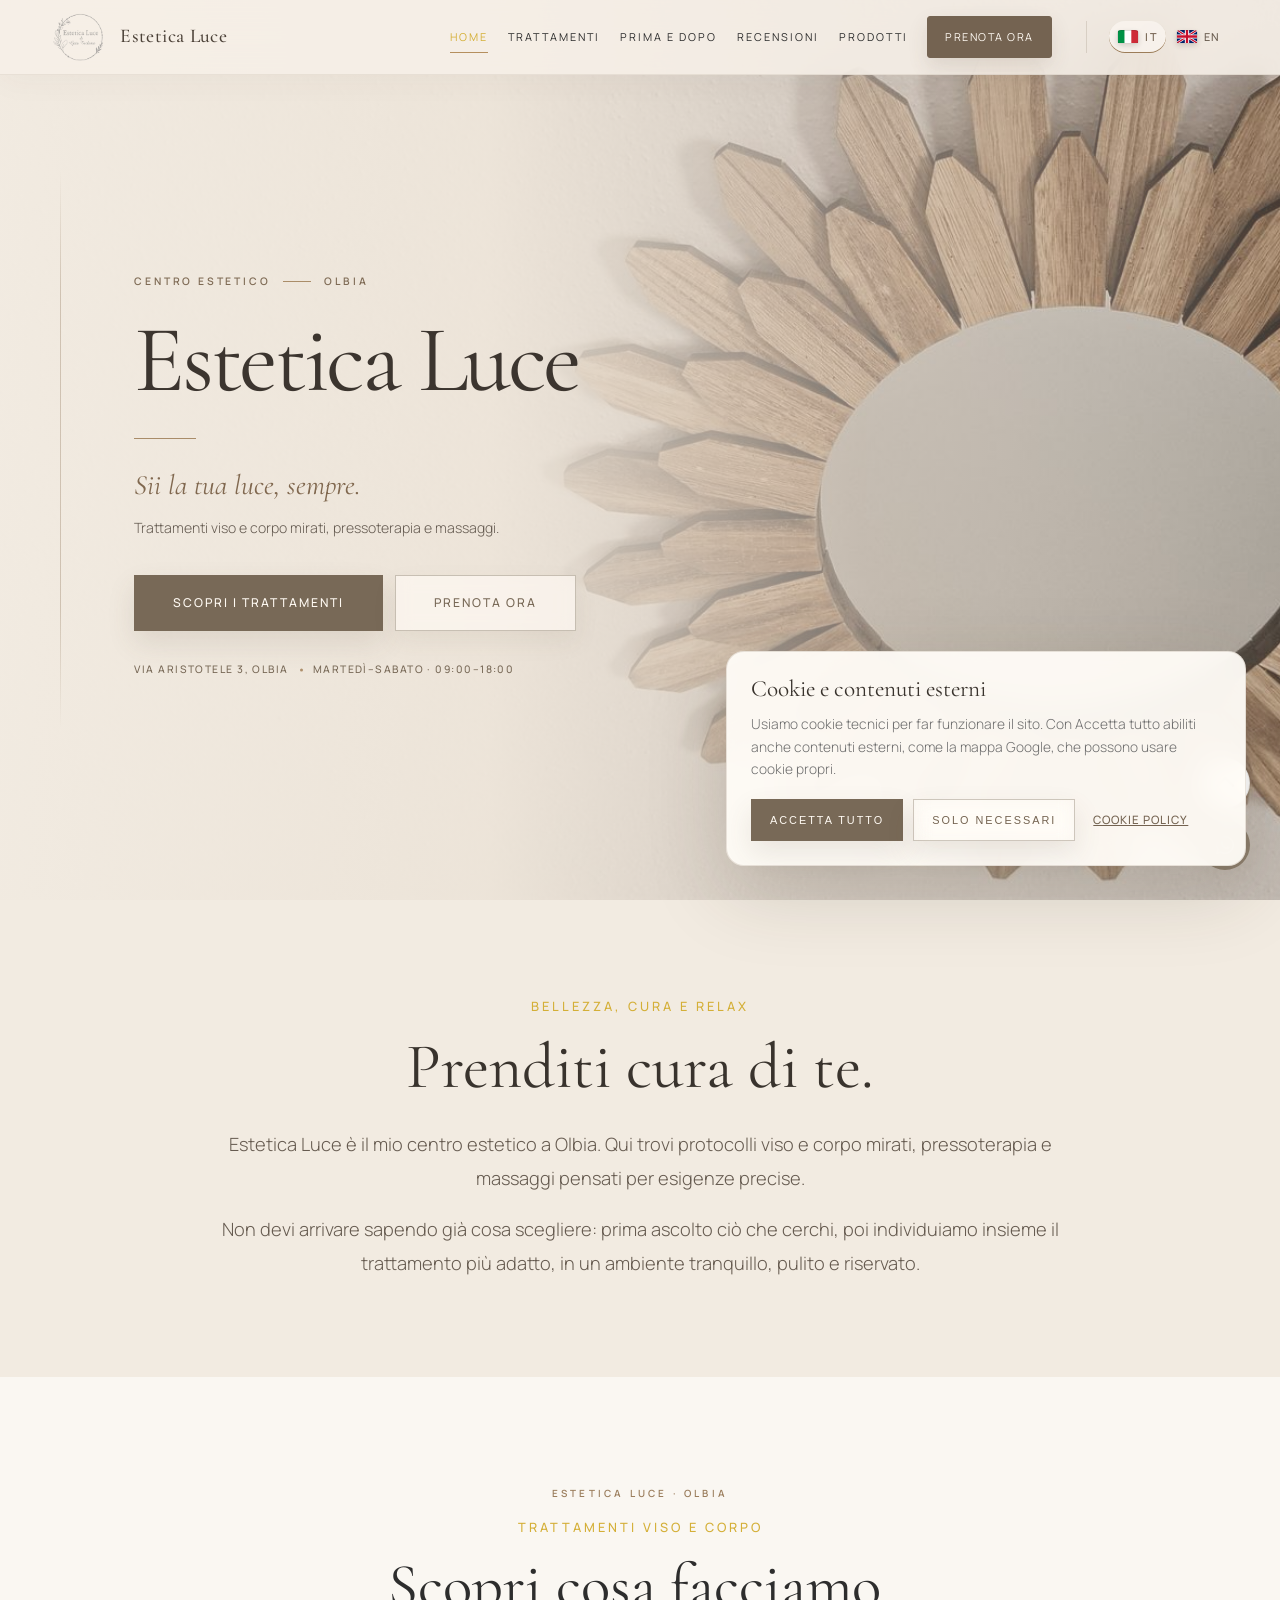
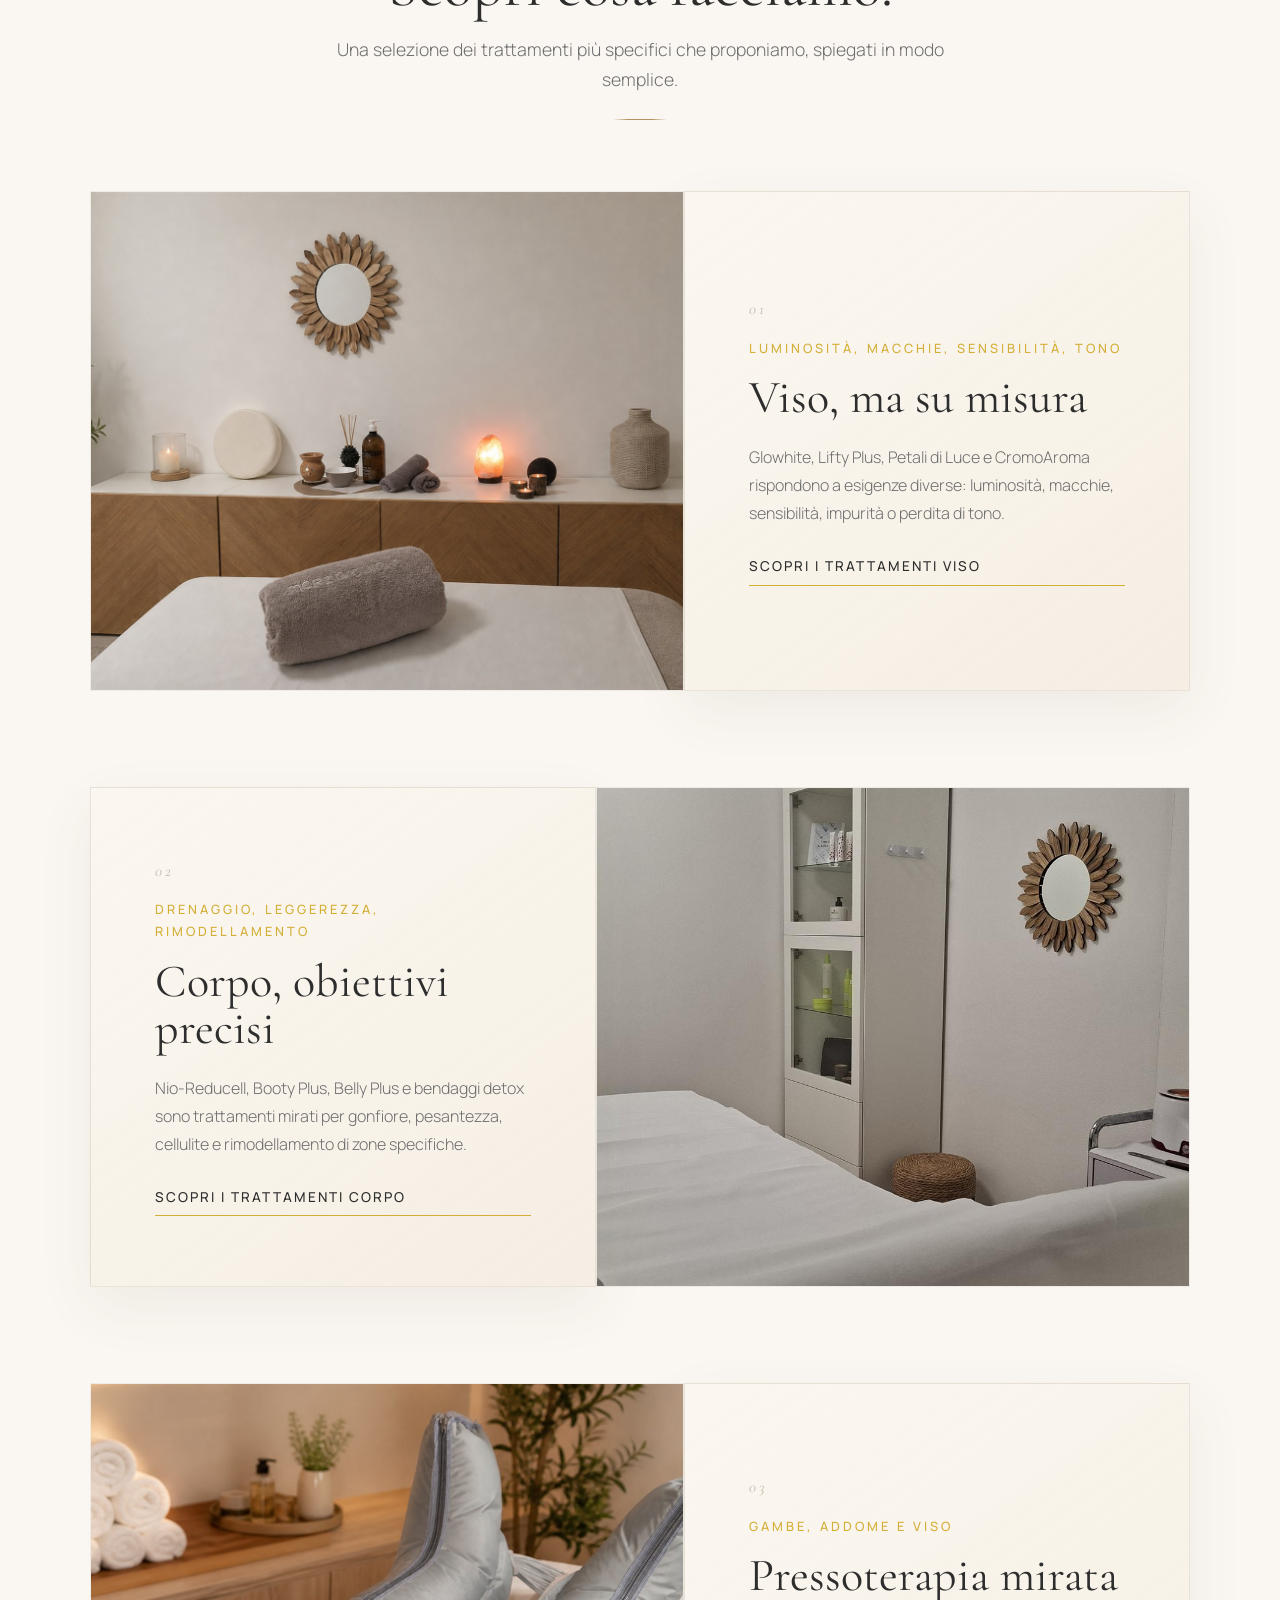
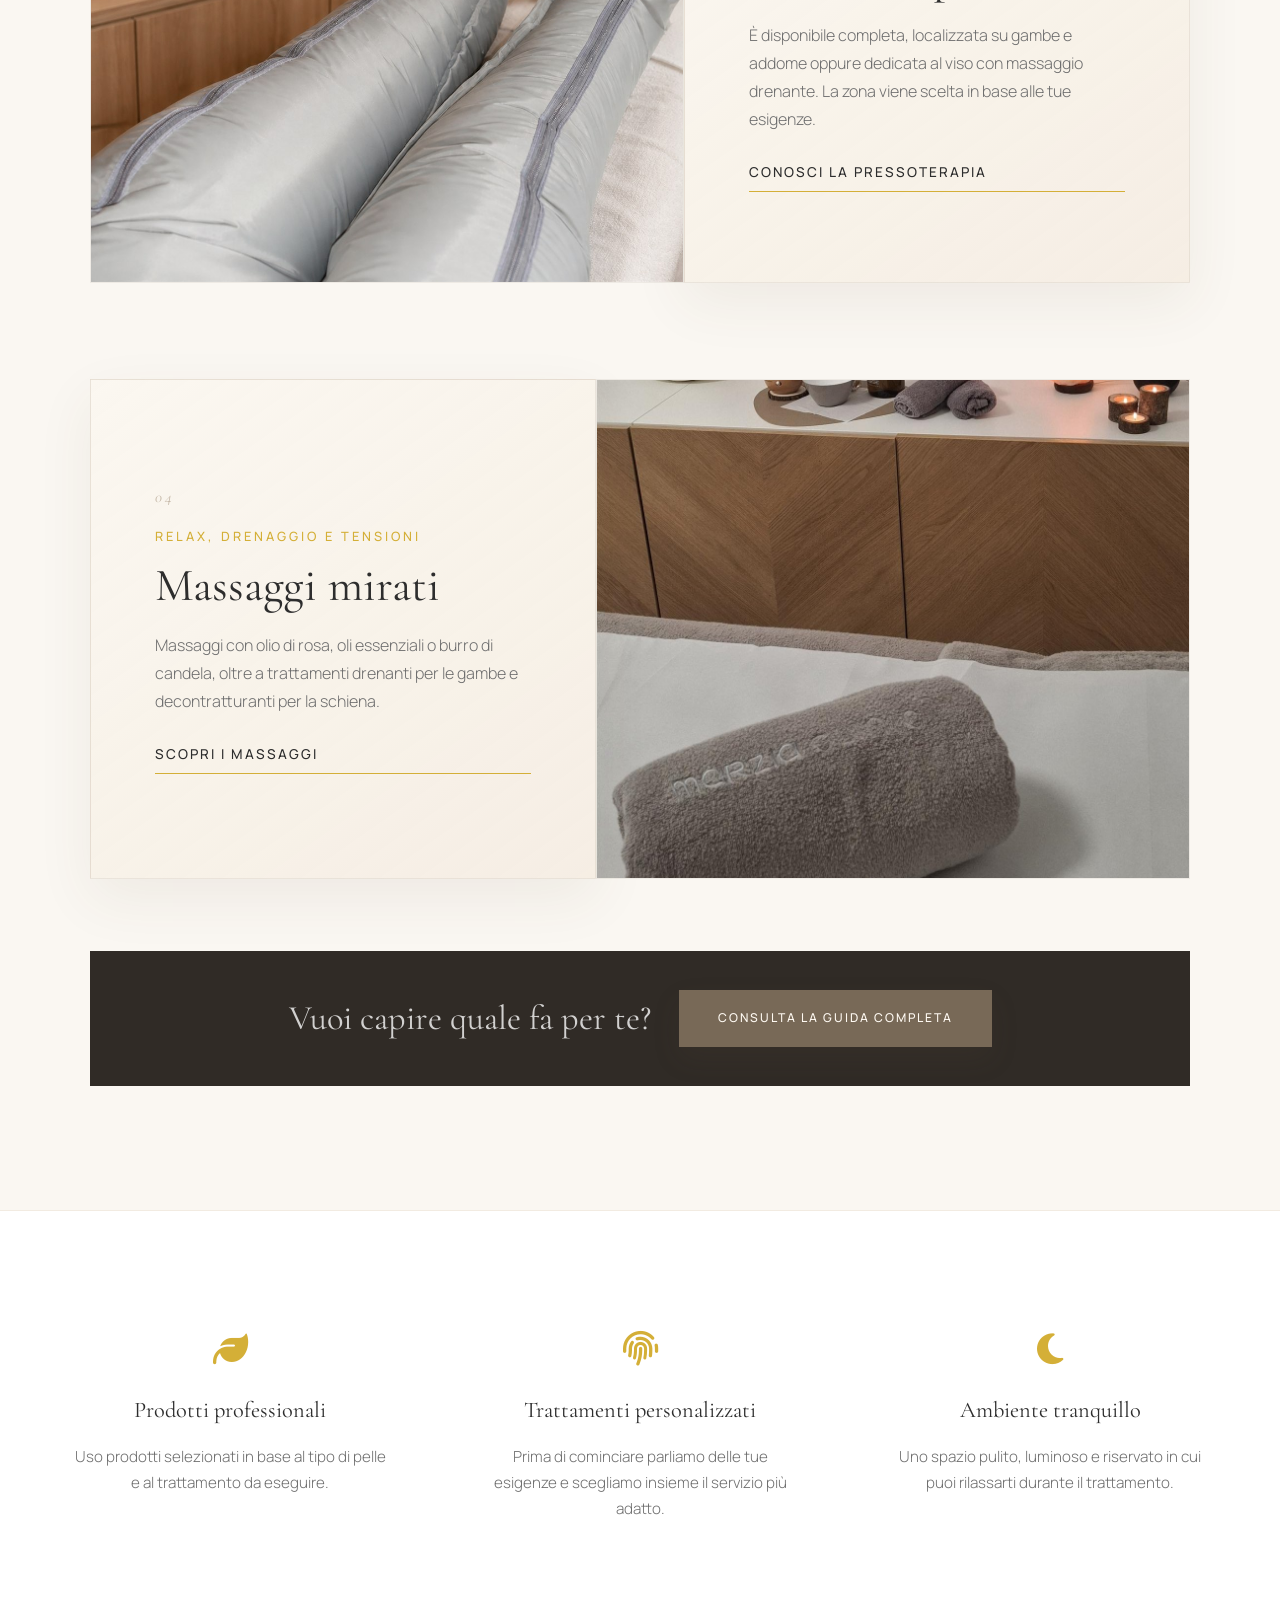
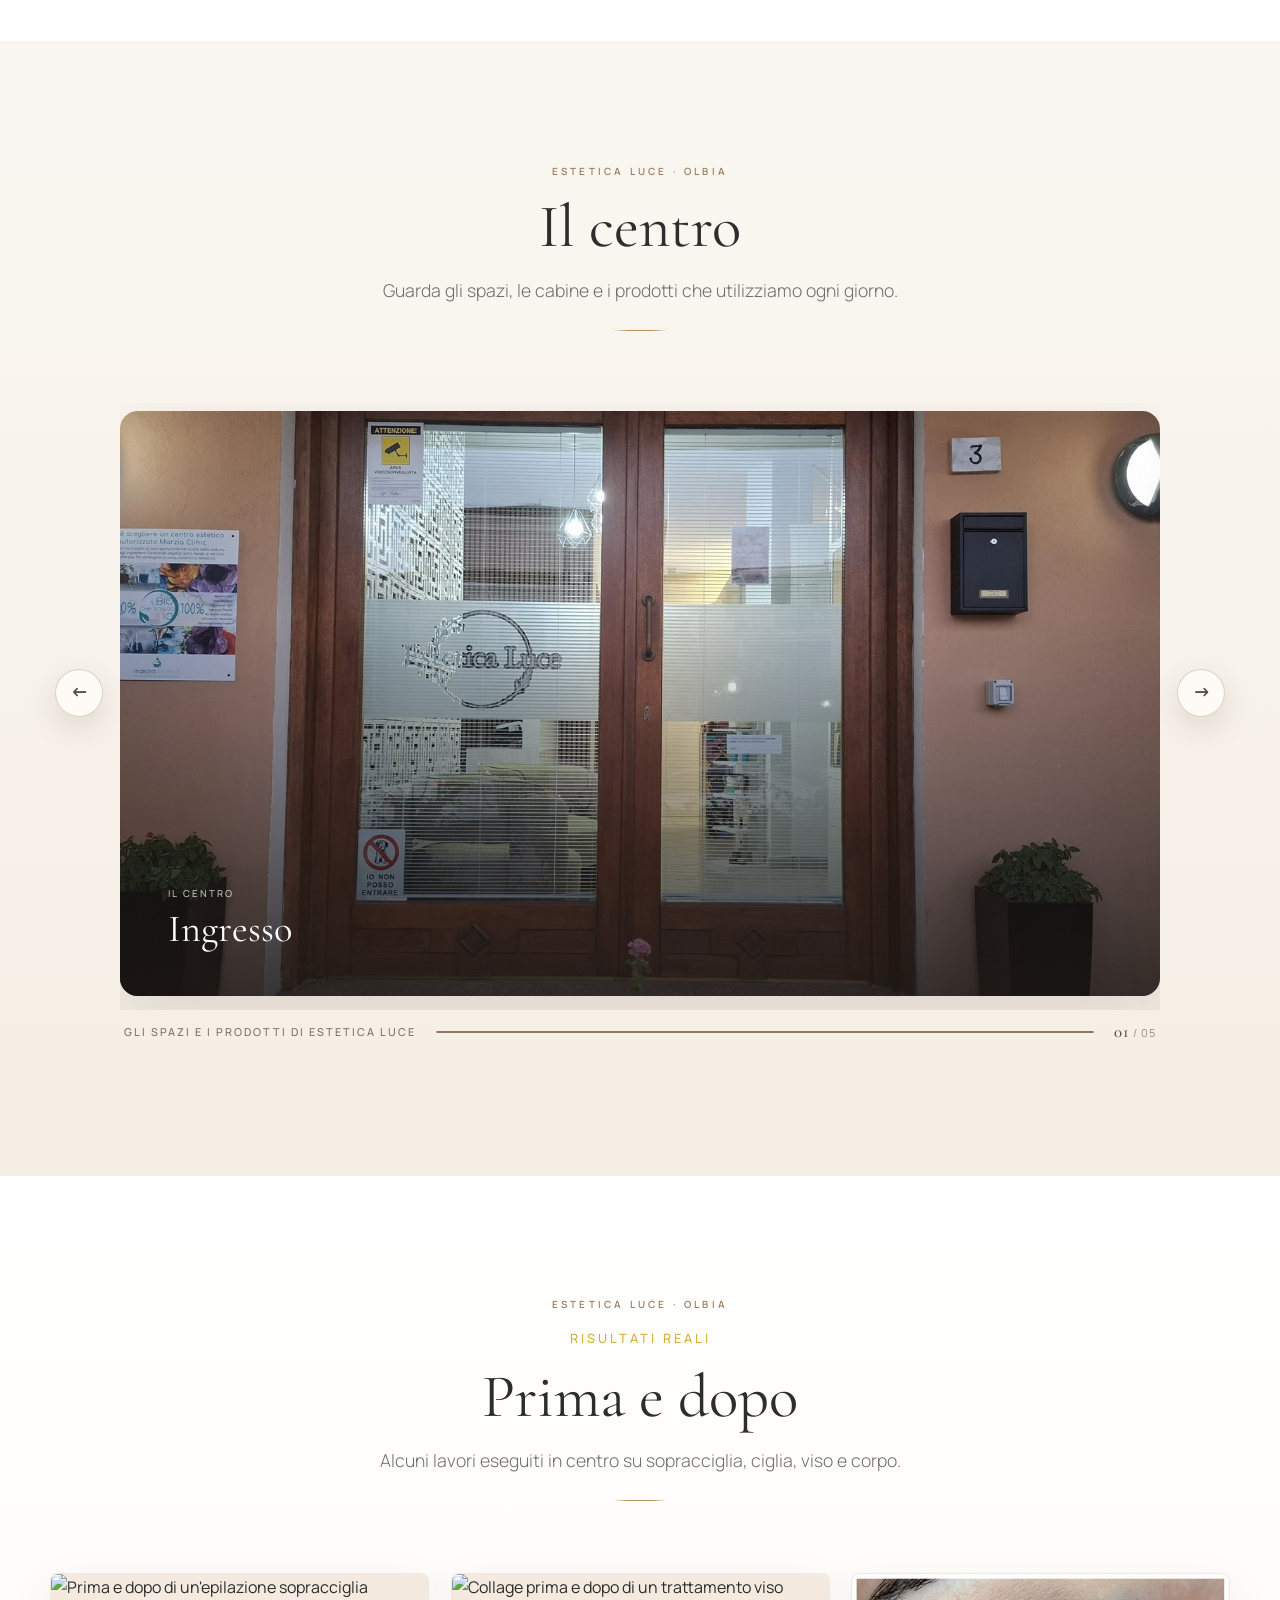
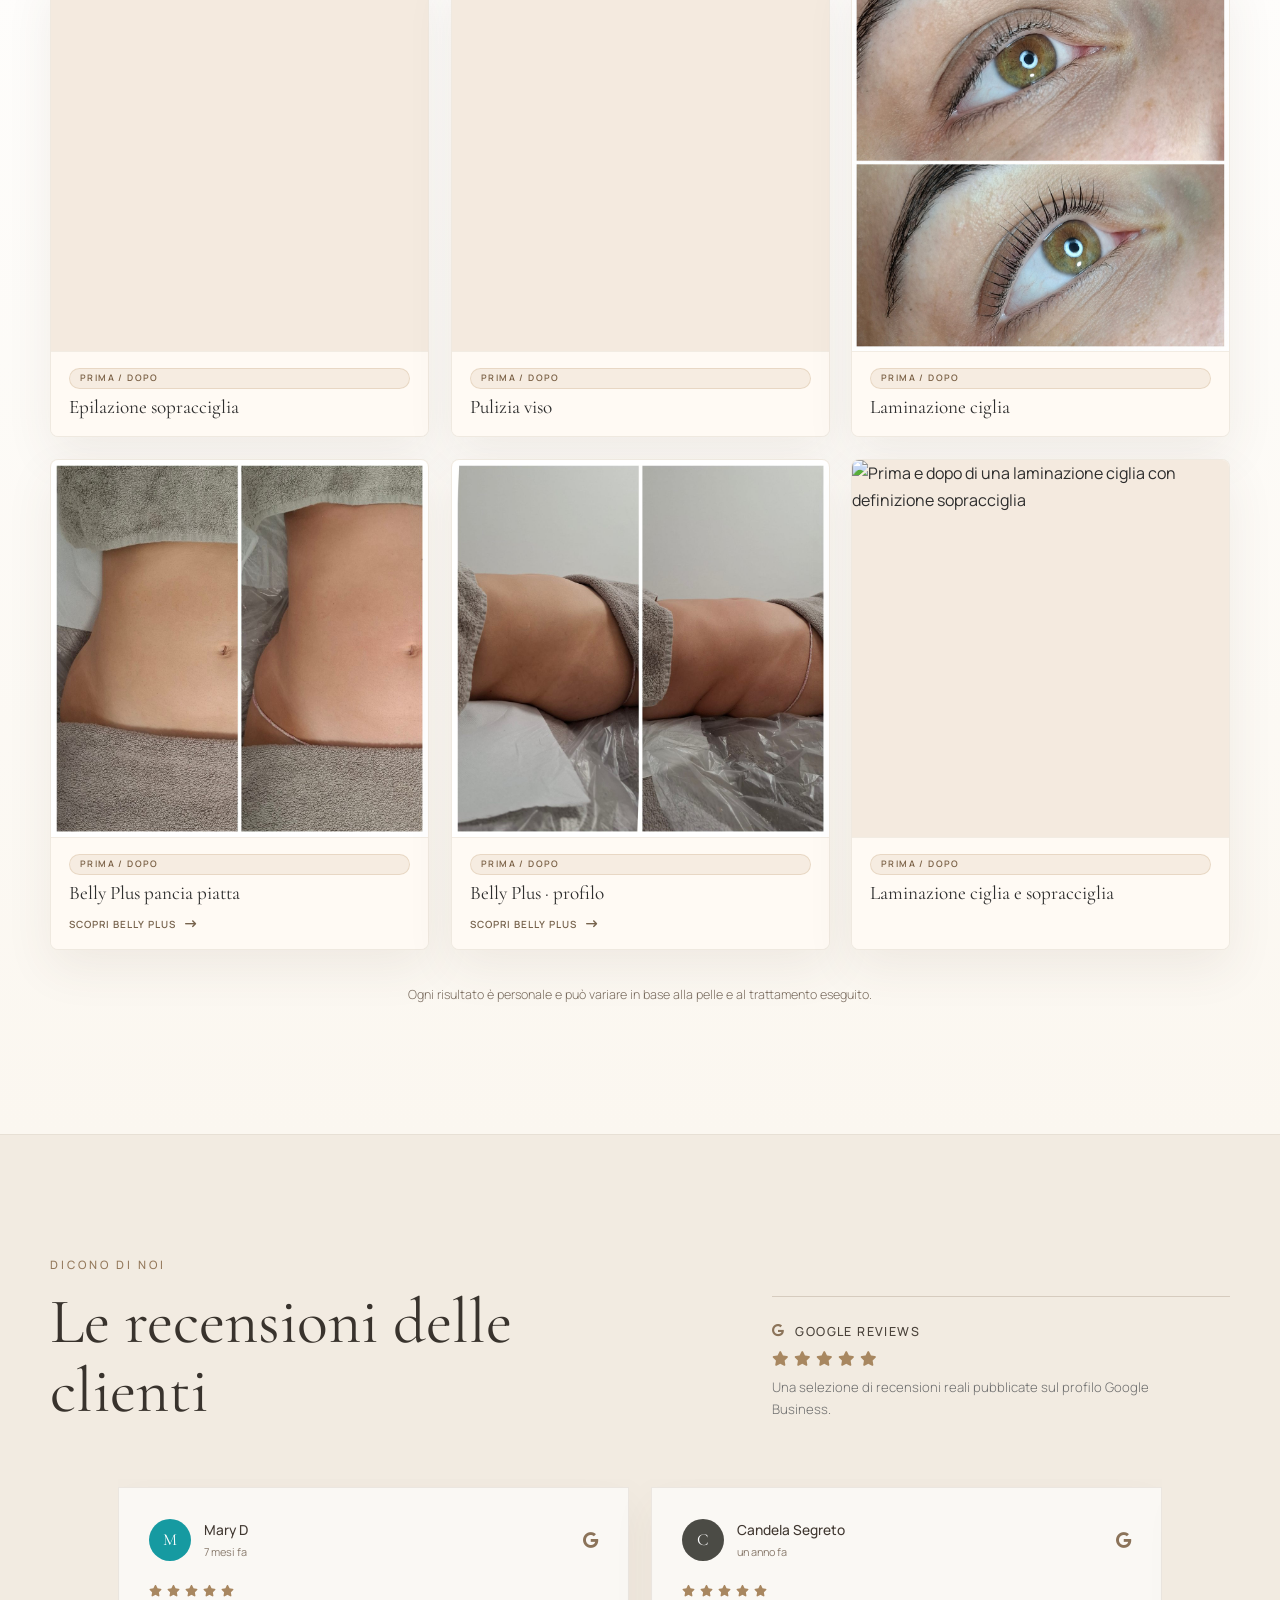
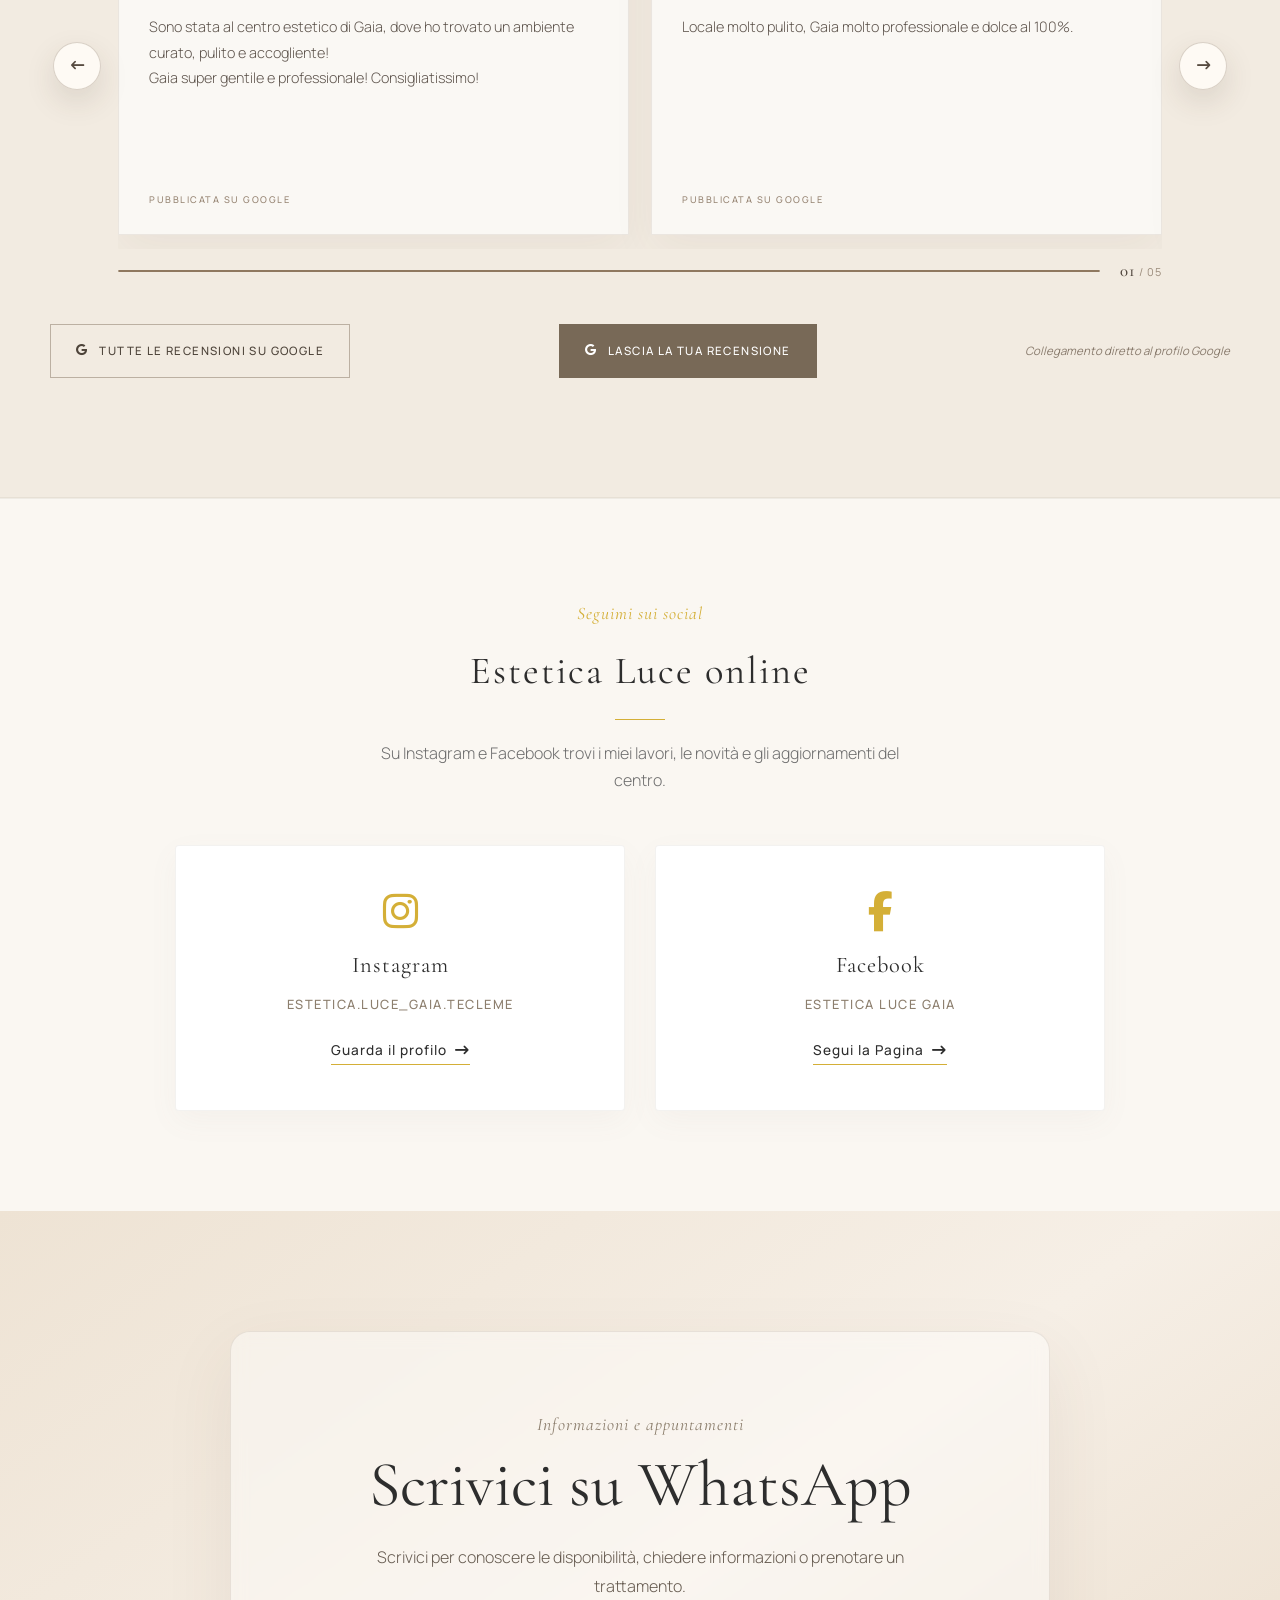
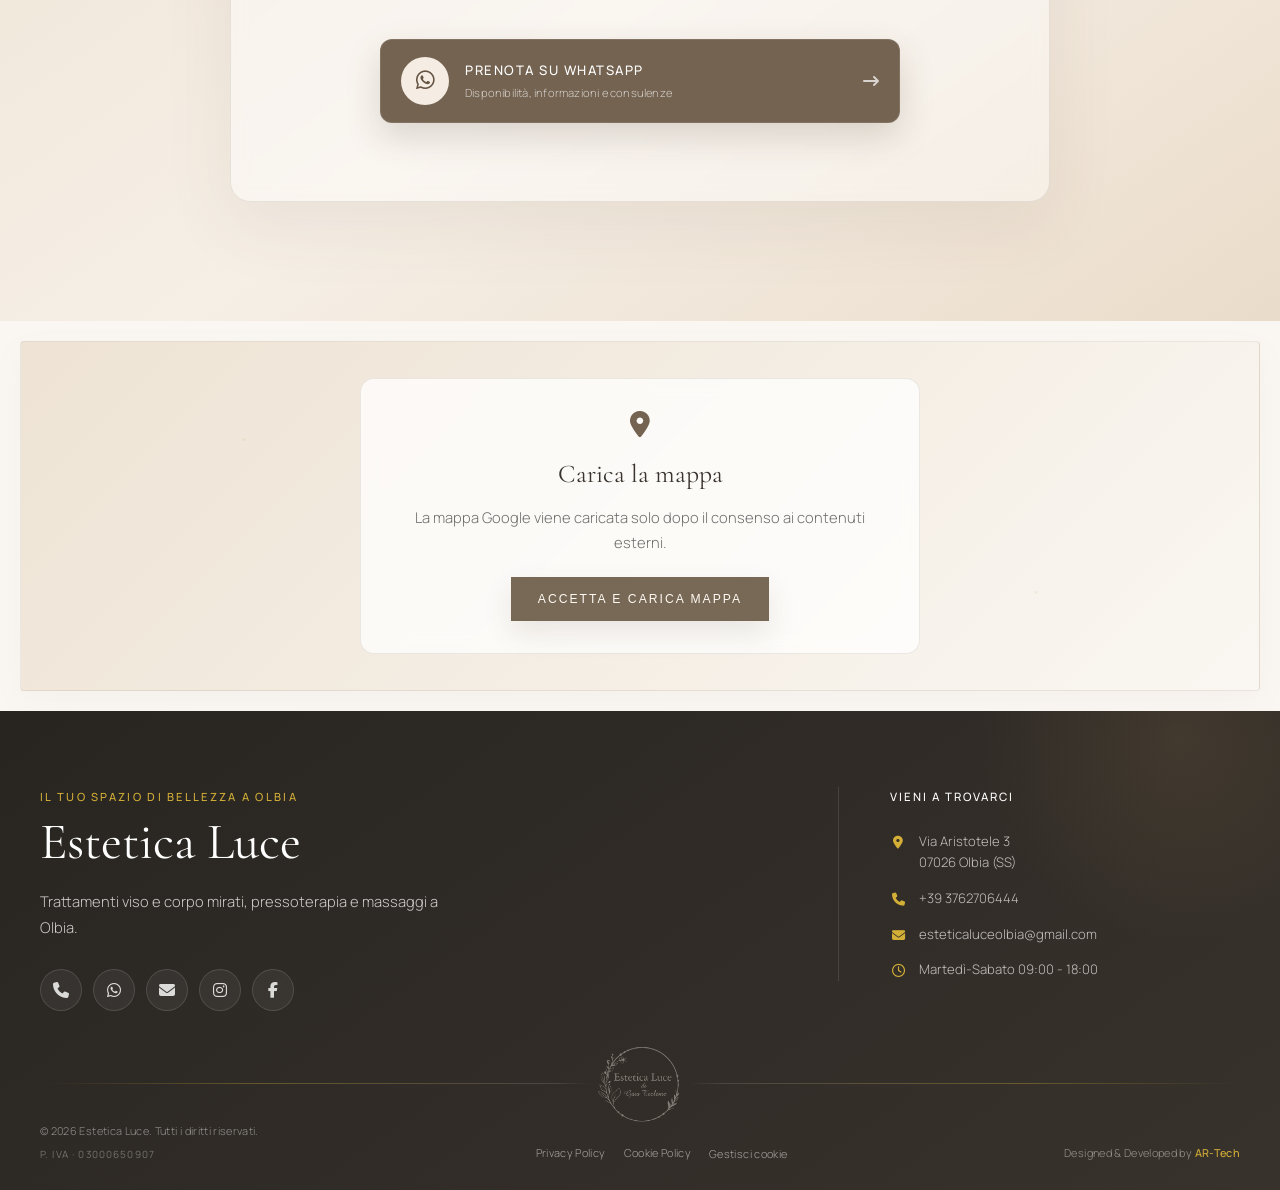
==== commit 60f4f2f6: "sistemazione-foto-trattamenti" ====
--- a/index.html
+++ b/index.html
@@ -4,11 +4,11 @@
 <head>
     <meta charset="UTF-8">
     <meta name="viewport" content="width=device-width, initial-scale=1.0">
-    <title>Estetica Luce | Centro estetico a Olbia</title>
+    <title>Centro estetico a Olbia | Estetica Luce</title>
     <meta name="description"
-        content="Trattamenti viso e corpo mirati a Olbia: Glowhite, Lifty Plus, CromoAroma, Nio-Reducell, Booty Plus, Belly Plus, pressoterapia e massaggi con Gaia Tecleme.">
+        content="Estetica Luce è un centro estetico a Olbia: scopri trattamenti viso e corpo, pressoterapia, massaggi e prodotti professionali Marzia Clinic.">
     <meta name="author" content="Estetica Luce di Gaia Tecleme">
-    <meta name="robots" content="index, follow">
+    <meta name="robots" content="index, follow, max-image-preview:large, max-snippet:-1, max-video-preview:-1">
     <!-- Icone relative: funzionano in locale, GitHub Pages e dominio finale. Le immagini social restano temporaneamente su GitHub Pages fino al deploy sul dominio definitivo. -->
     <meta name="theme-color" content="#F2EBE1">
     <meta name="application-name" content="Estetica Luce">
@@ -18,9 +18,9 @@
     <link rel="icon" type="image/png" sizes="16x16" href="assets/img/favicon/favicon-16x16.png">
     <link rel="apple-touch-icon" sizes="180x180" href="assets/img/favicon/apple-touch-icon.png">
     <link rel="manifest" href="manifest.webmanifest">
-    <link rel="preload" as="image" href="assets/img/optimized/cabina-rituale-1200.jpg"
+    <link rel="preload" as="image" href="assets/img/optimized/specchio-1800.jpg"
         media="(min-width: 769px)" fetchpriority="high">
-    <link rel="preload" as="image" href="assets/img/optimized/cabina-rituale-900.jpg"
+    <link rel="preload" as="image" href="assets/img/optimized/specchio-960.jpg"
         media="(max-width: 768px)" fetchpriority="high">
     <link rel="canonical" href="https://andrearuz97.github.io/Estetica_Luce_site/">
     <link rel="alternate" hreflang="it" href="https://andrearuz97.github.io/Estetica_Luce_site/">
@@ -30,9 +30,9 @@
     <meta property="og:locale" content="it_IT">
     <meta property="og:locale:alternate" content="en_GB">
     <meta property="og:site_name" content="Estetica Luce">
-    <meta property="og:title" content="Estetica Luce | Centro estetico a Olbia">
+    <meta property="og:title" content="Centro estetico a Olbia | Estetica Luce">
     <meta property="og:description"
-        content="Trattamenti viso e corpo mirati, pressoterapia e massaggi da Estetica Luce a Olbia.">
+        content="Scopri trattamenti viso e corpo, pressoterapia, massaggi e prodotti professionali da Estetica Luce a Olbia.">
     <meta property="og:url" content="https://andrearuz97.github.io/Estetica_Luce_site/">
     <meta property="og:image" content="https://andrearuz97.github.io/Estetica_Luce_site/assets/img/og-estetica-luce.png">
     <meta property="og:image:secure_url" content="https://andrearuz97.github.io/Estetica_Luce_site/assets/img/og-estetica-luce.png">
@@ -41,9 +41,9 @@
     <meta property="og:image:height" content="630">
     <meta property="og:image:alt" content="Logo Estetica Luce di Gaia Tecleme">
     <meta name="twitter:card" content="summary_large_image">
-    <meta name="twitter:title" content="Estetica Luce | Centro estetico a Olbia">
+    <meta name="twitter:title" content="Centro estetico a Olbia | Estetica Luce">
     <meta name="twitter:description"
-        content="Trattamenti estetici, cura e benessere a Olbia in uno spazio riservato e luminoso.">
+        content="Trattamenti viso e corpo, pressoterapia, massaggi e prodotti professionali a Olbia.">
     <meta name="twitter:image" content="https://andrearuz97.github.io/Estetica_Luce_site/assets/img/og-estetica-luce.png">
     <meta name="twitter:image:alt" content="Logo Estetica Luce di Gaia Tecleme">
     <script type="application/ld+json">
@@ -56,11 +56,16 @@
                     "name": "Estetica Luce",
                     "legalName": "Estetica Luce di Gaia Tecleme",
                     "url": "https://andrearuz97.github.io/Estetica_Luce_site/",
-                    "logo": "https://andrearuz97.github.io/Estetica_Luce_site/assets/img/favicon/apple-touch-icon.png",
-                    "image": "https://andrearuz97.github.io/Estetica_Luce_site/assets/img/og-estetica-luce.png",
+                    "logo": "https://andrearuz97.github.io/Estetica_Luce_site/assets/img/logo-estetica-luce.png",
+                    "image": [
+                        "https://andrearuz97.github.io/Estetica_Luce_site/assets/img/optimized/cabina-rituale-wide-1800.jpg",
+                        "https://andrearuz97.github.io/Estetica_Luce_site/assets/img/optimized/cabina-corpo-wide-1800.jpg",
+                        "https://andrearuz97.github.io/Estetica_Luce_site/assets/img/optimized/prodotti-1800.jpg"
+                    ],
                     "description": "Centro estetico a Olbia per trattamenti viso e corpo mirati, pressoterapia e massaggi.",
                     "telephone": "+393762706444",
                     "email": "esteticaluceolbia@gmail.com",
+                    "knowsLanguage": ["it", "en"],
                     "address": {
                         "@type": "PostalAddress",
                         "streetAddress": "Via Aristotele 3",
@@ -105,7 +110,8 @@
                     "@id": "https://andrearuz97.github.io/Estetica_Luce_site/#website",
                     "url": "https://andrearuz97.github.io/Estetica_Luce_site/",
                     "name": "Estetica Luce",
-                    "inLanguage": "it-IT",
+                    "alternateName": "Estetica Luce Olbia",
+                    "inLanguage": ["it-IT", "en-GB"],
                     "publisher": {
                         "@id": "https://andrearuz97.github.io/Estetica_Luce_site/#beautysalon"
                     }
@@ -114,21 +120,27 @@
                     "@type": "WebPage",
                     "@id": "https://andrearuz97.github.io/Estetica_Luce_site/#webpage",
                     "url": "https://andrearuz97.github.io/Estetica_Luce_site/",
-                    "name": "Estetica Luce | Centro estetico a Olbia",
-                    "description": "Trattamenti viso e corpo mirati, pressoterapia e massaggi con Gaia Tecleme a Olbia.",
+                    "name": "Centro estetico a Olbia | Estetica Luce",
+                    "description": "Centro estetico a Olbia con trattamenti viso e corpo, pressoterapia, massaggi e prodotti professionali Marzia Clinic.",
                     "inLanguage": "it-IT",
                     "isPartOf": {
                         "@id": "https://andrearuz97.github.io/Estetica_Luce_site/#website"
                     },
                     "about": {
                         "@id": "https://andrearuz97.github.io/Estetica_Luce_site/#beautysalon"
+                    },
+                    "primaryImageOfPage": {
+                        "@type": "ImageObject",
+                        "url": "https://andrearuz97.github.io/Estetica_Luce_site/assets/img/optimized/specchio-1800.jpg",
+                        "width": 1800,
+                        "height": 831
                     }
                 }
             ]
         }
     </script>
     <link rel="stylesheet" href="assets/vendor/fontawesome/css/all.css">
-    <link rel="stylesheet" href="assets/style/style.css?v=20260805-1">
+    <link rel="stylesheet" href="assets/style/style.css?v=20260806-9">
 </head>
 
 <body>
@@ -207,53 +219,53 @@
 
         <div class="ritual-row">
             <div class="ritual-image-box">
-                <div class="img-placeholder trattamento-2"></div>
+                <div class="img-placeholder trattamento-preview-viso"></div>
             </div>
             <div class="ritual-text-box">
                 <span class="ritual-category">Luminosità, macchie, sensibilità, tono</span>
                 <h3>Viso, ma su misura</h3>
                 <p>Glowhite, Lifty Plus, Petali di Luce e CromoAroma rispondono a esigenze diverse: luminosità,
                     macchie, sensibilità, impurità o perdita di tono.</p>
-                <a href="trattamenti/index.html#catalogo" class="btn-ritual-action">Scopri i trattamenti viso</a>
+                <a href="trattamenti/index.html?categoria=viso#catalogo" class="btn-ritual-action">Scopri i trattamenti viso</a>
             </div>
         </div>
 
         <div class="ritual-row reverse">
             <div class="ritual-image-box">
-                <div class="img-placeholder trattamento-1"></div>
+                <div class="img-placeholder trattamento-preview-corpo"></div>
             </div>
             <div class="ritual-text-box">
                 <span class="ritual-category">Drenaggio, leggerezza, rimodellamento</span>
                 <h3>Corpo, obiettivi precisi</h3>
                 <p>Nio-Reducell, Booty Plus, Belly Plus e bendaggi detox sono trattamenti mirati per gonfiore,
                     pesantezza, cellulite e rimodellamento di zone specifiche.</p>
-                <a href="trattamenti/index.html#catalogo" class="btn-ritual-action">Scopri i trattamenti corpo</a>
+                <a href="trattamenti/index.html?categoria=corpo#catalogo" class="btn-ritual-action">Scopri i trattamenti corpo</a>
             </div>
         </div>
 
         <div class="ritual-row">
             <div class="ritual-image-box">
-                <div class="img-placeholder trattamento-3"></div>
+                <div class="img-placeholder trattamento-preview-presso"></div>
             </div>
             <div class="ritual-text-box">
                 <span class="ritual-category">Gambe, addome e viso</span>
                 <h3>Pressoterapia mirata</h3>
                 <p>È disponibile completa, localizzata su gambe e addome oppure dedicata al viso con massaggio
                     drenante. La zona viene scelta in base alle tue esigenze.</p>
-                <a href="trattamenti/index.html#catalogo" class="btn-ritual-action">Conosci la pressoterapia</a>
+                <a href="trattamenti/index.html?categoria=pressoterapia#catalogo" class="btn-ritual-action">Conosci la pressoterapia</a>
             </div>
         </div>
 
         <div class="ritual-row reverse">
             <div class="ritual-image-box">
-                <div class="img-placeholder trattamento-4"></div>
+                <div class="img-placeholder trattamento-preview-massaggi"></div>
             </div>
             <div class="ritual-text-box">
                 <span class="ritual-category">Relax, drenaggio e tensioni</span>
                 <h3>Massaggi mirati</h3>
                 <p>Massaggi con olio di rosa, oli essenziali o burro di candela, oltre a trattamenti drenanti per le
                     gambe e decontratturanti per la schiena.</p>
-                <a href="trattamenti/index.html#catalogo" class="btn-ritual-action">Scopri i massaggi</a>
+                <a href="trattamenti/index.html?categoria=massaggi#catalogo" class="btn-ritual-action">Scopri i massaggi</a>
             </div>
         </div>
 
@@ -286,7 +298,7 @@
     <section class="gallery-section">
         <div class="section-header">
             <h2>Il centro</h2>
-            <p>Guarda gli spazi, le cabine e i prodotti che utilizzo ogni giorno.</p>
+            <p>Guarda gli spazi, le cabine e i prodotti che utilizziamo ogni giorno.</p>
         </div>
 
         <div class="gallery-carousel" data-gallery-carousel>
@@ -371,15 +383,17 @@
                 <figcaption>
                     <span>Prima / Dopo</span>
                     <h3>Belly Plus pancia piatta</h3>
+                    <a href="trattamenti/index.html#belly-plus" class="before-after-treatment-link">Scopri Belly Plus <i class="fa-solid fa-arrow-right-long" aria-hidden="true"></i></a>
                 </figcaption>
             </figure>
 
             <figure class="before-after-card">
                 <img src="assets/img/before-after/belly-plus-profilo.jpg" width="1200" height="1200"
-                    alt="Prima e dopo di profilo di un trattamento corpo rimodellante" loading="lazy" decoding="async">
+                    alt="Prima e dopo di profilo del trattamento corpo Belly Plus" loading="lazy" decoding="async">
                 <figcaption>
                     <span>Prima / Dopo</span>
-                    <h3>Trattamento corpo rimodellante</h3>
+                    <h3>Belly Plus · profilo</h3>
+                    <a href="trattamenti/index.html#belly-plus" class="before-after-treatment-link">Scopri Belly Plus <i class="fa-solid fa-arrow-right-long" aria-hidden="true"></i></a>
                 </figcaption>
             </figure>
 
@@ -567,10 +581,10 @@
     <section id="contatti" class="contact-section">
         <div class="contact-container">
             <span class="contact-subtitle">Informazioni e appuntamenti</span>
-            <h2 class="contact-title">Scrivimi su WhatsApp</h2>
+            <h2 class="contact-title">Scrivici su WhatsApp</h2>
 
             <p class="contact-desc">
-                Scrivimi per conoscere le disponibilit&agrave;, chiedere informazioni o prenotare un trattamento.
+                Scrivici per conoscere le disponibilit&agrave;, chiedere informazioni o prenotare un trattamento.
             </p>
 
             <div class="contact-buttons-group">
@@ -684,7 +698,7 @@
         </a>
     </div>
 
-    <script src="assets/script/script.js?v=20260722-2"></script>
+    <script src="assets/script/script.js?v=20260805-4"></script>
 </body>
 
 </html>
--- a/assets/style/style.css
+++ b/assets/style/style.css
@@ -33,21 +33,18 @@
     --dark-text: #2D2D2D;      /* Testo principale per massima leggibilità */
     --light-text: #6E6E6E;     /* Testi secondari e descrizioni */
     --white: #FFFFFF;
-    --hero-background-image: url('../img/optimized/cabina-rituale-1200.jpg');
-    --hero-background-position: center 50%;
-    --img-trattamento-mani: url('../img/optimized/mani-dettaglio-1200.jpg');
-    --img-trattamento-viso-corpo: url('../img/optimized/cabina-corpo-wide-1800.jpg');
+    --hero-background-image: url('../img/optimized/specchio-1800.jpg');
+    --hero-background-position: left center;
+    --img-trattamento-viso: url('../img/optimized/cabina-rituale-wide-1800.jpg');
+    --img-trattamento-corpo: url('../img/optimized/cabina-corpo-wide-1800.jpg');
+    --img-trattamento-presso: url('../img/optimized/pressoterapia-1200.jpg');
     --img-trattamento-massaggi: url('../img/optimized/massaggi-dettaglio-1200.jpg');
-    --img-trattamento-sguardo: url('../img/optimized/sguardo-servizio-1200.jpg');
-    --img-trattamento-epilazione: url('../img/optimized/epilazione-dettaglio-1200.jpg');
     --img-gallery-ingresso: url('../img/optimized/ingresso-1800.jpg');
     --img-gallery-cabina-corpo: url('../img/optimized/cabina-corpo-wide-1800.jpg');
     --img-gallery-cabina-mani: url('../img/optimized/cabina-mani-1800.jpg');
     --img-gallery-cabina-rituale: url('../img/optimized/cabina-rituale-wide-1800.jpg');
     --img-gallery-prodotti: url('../img/optimized/prodotti-1800.jpg');
     --img-products-hero: url('../img/optimized/prodotti-1800.jpg');
-    --img-products-intro: url('../img/optimized/cabina-mani-1800.jpg');
-    --img-map-consent: url('../img/optimized/ingresso-1800.jpg');
     --transition-smooth: all 0.4s cubic-bezier(0.25, 1, 0.5, 1);
 }
 
@@ -201,12 +198,11 @@
 /* ==========================================================================
    3. BACKGROUND IMAGES MAPPING (Sostituzione stili inline)
    ========================================================================== */
-/* Trattamenti */
-.trattamento-1 { --image-position: center 42%; background-image: var(--img-trattamento-mani); }
-.trattamento-2 { --image-position: center 52%; background-image: var(--img-trattamento-viso-corpo); }
-.trattamento-3 { --image-position: center 50%; background-image: var(--img-trattamento-massaggi); }
-.trattamento-4 { --image-position: center 50%; background-image: var(--img-trattamento-sguardo); }
-.trattamento-5 { --image-position: center 76%; background-image: var(--img-trattamento-epilazione); }
+/* Anteprime descrittive: fotografie coerenti con ciascuna famiglia. */
+.trattamento-preview-viso { --image-position: center 50%; background-image: var(--img-trattamento-viso); }
+.trattamento-preview-corpo { --image-position: center 52%; background-image: var(--img-trattamento-corpo); }
+.trattamento-preview-presso { --image-position: center 50%; background-image: var(--img-trattamento-presso); }
+.trattamento-preview-massaggi { --image-position: center 48%; background-image: var(--img-trattamento-massaggi); }
 
 /* Galleria */
 .gallery-photo-ingresso { --image-position: center 50%; background-image: var(--img-gallery-ingresso); }
@@ -217,21 +213,18 @@
 
 @media (max-width: 768px) {
     :root {
-        --hero-background-image: url('../img/optimized/cabina-rituale-900.jpg');
-        --hero-background-position: center 54%;
-        --img-trattamento-mani: url('../img/optimized/mani-dettaglio-900.jpg');
-        --img-trattamento-viso-corpo: url('../img/optimized/cabina-corpo-wide-960.jpg');
+        --hero-background-image: url('../img/optimized/specchio-960.jpg');
+        --hero-background-position: 48% center;
+        --img-trattamento-viso: url('../img/optimized/cabina-rituale-wide-960.jpg');
+        --img-trattamento-corpo: url('../img/optimized/cabina-corpo-wide-960.jpg');
+        --img-trattamento-presso: url('../img/optimized/pressoterapia-900.jpg');
         --img-trattamento-massaggi: url('../img/optimized/massaggi-dettaglio-900.jpg');
-        --img-trattamento-sguardo: url('../img/optimized/sguardo-servizio-900.jpg');
-        --img-trattamento-epilazione: url('../img/optimized/epilazione-dettaglio-900.jpg');
         --img-gallery-ingresso: url('../img/optimized/ingresso-960.jpg');
         --img-gallery-cabina-corpo: url('../img/optimized/cabina-corpo-wide-960.jpg');
         --img-gallery-cabina-mani: url('../img/optimized/cabina-mani-960.jpg');
         --img-gallery-cabina-rituale: url('../img/optimized/cabina-rituale-wide-960.jpg');
         --img-gallery-prodotti: url('../img/optimized/prodotti-960.jpg');
         --img-products-hero: url('../img/optimized/prodotti-960.jpg');
-        --img-products-intro: url('../img/optimized/cabina-mani-960.jpg');
-        --img-map-consent: url('../img/optimized/ingresso-960.jpg');
     }
 }
 
@@ -425,8 +418,8 @@
     position: relative;
     overflow: hidden;
     background:
-        linear-gradient(90deg, rgba(244, 237, 227, 0.94) 0%, rgba(242, 233, 221, 0.88) 34%, rgba(235, 222, 207, 0.53) 66%, rgba(224, 205, 184, 0.40) 100%),
-        var(--hero-background-image) center 55% / cover no-repeat;
+        linear-gradient(90deg, rgba(244, 237, 227, 0.97) 0%, rgba(242, 233, 221, 0.92) 38%, rgba(235, 222, 207, 0.54) 67%, rgba(224, 205, 184, 0.28) 100%),
+        var(--hero-background-image) var(--hero-background-position) / cover no-repeat;
     padding: clamp(154px, 18vh, 190px) clamp(30px, 7vw, 112px) clamp(112px, 13vh, 142px);
 }
 
@@ -660,8 +653,10 @@
 }
 
 .img-placeholder {
+    position: relative;
     width: 100%;
     height: 100%;
+    overflow: hidden;
     background-size: cover;
     background-position: var(--image-position, center);
     transition: transform 0.8s ease;
@@ -1058,6 +1053,9 @@
 .before-after-card figcaption {
     position: relative;
     z-index: 1;
+    display: flex;
+    flex: 1;
+    flex-direction: column;
     padding: 16px 18px 18px;
     color: var(--dark-text);
     background: #fffaf4;
@@ -1083,6 +1081,37 @@
     color: var(--dark-text);
     font-size: clamp(1.08rem, 1.5vw, 1.32rem);
     line-height: 1.18;
+}
+
+.before-after-treatment-link {
+    display: inline-flex;
+    align-items: center;
+    align-self: flex-start;
+    gap: 9px;
+    margin-top: auto;
+    padding-top: 14px;
+    color: #77634d;
+    font-size: 0.62rem;
+    font-weight: 650;
+    letter-spacing: 1px;
+    line-height: 1.3;
+    text-decoration: none;
+    text-transform: uppercase;
+}
+
+.before-after-treatment-link i {
+    font-size: 0.7rem;
+    transition: transform 0.3s ease;
+}
+
+.before-after-treatment-link:hover,
+.before-after-treatment-link:focus-visible {
+    color: #4f4337;
+}
+
+.before-after-treatment-link:hover i,
+.before-after-treatment-link:focus-visible i {
+    transform: translateX(4px);
 }
 
 .before-after-note {
@@ -1649,24 +1678,69 @@
     gap: 12px;
 }
 
-.treatment-needs span {
+.treatment-need {
     display: flex;
     align-items: center;
     gap: 11px;
+    width: 100%;
     min-height: 72px;
     padding: 16px 18px;
     color: #5e5145;
     background: linear-gradient(145deg, #fbf7f0, #f1e7d9);
     border: 1px solid rgba(126, 105, 81, 0.14);
+    border-radius: 0;
+    font: inherit;
     font-size: 0.82rem;
     letter-spacing: 0.04em;
-}
-
-.treatment-needs i {
+    text-align: left;
+    cursor: pointer;
+    touch-action: manipulation;
+    transition: color 0.3s ease, background 0.3s ease, border-color 0.3s ease, box-shadow 0.3s ease, transform 0.3s ease;
+}
+
+.treatment-need i {
     width: 28px;
     color: var(--accent-gold);
     font-size: 1.12rem;
     text-align: center;
+    transition: color 0.3s ease;
+}
+
+.treatment-need::after {
+    content: '→';
+    margin-left: auto;
+    color: #9d856c;
+    font-family: 'Manrope', sans-serif;
+    font-size: 0.9rem;
+    opacity: 0.62;
+    transition: color 0.3s ease, opacity 0.3s ease, transform 0.3s ease;
+}
+
+.treatment-need:hover,
+.treatment-need:focus-visible {
+    color: #443a31;
+    border-color: rgba(126, 105, 81, 0.34);
+    box-shadow: 0 14px 32px rgba(83, 65, 45, 0.08);
+    transform: translateY(-2px);
+}
+
+.treatment-need:hover::after,
+.treatment-need:focus-visible::after {
+    opacity: 1;
+    transform: translateX(3px);
+}
+
+.treatment-need.is-active {
+    color: #fffaf3;
+    background: linear-gradient(135deg, #6f604f, #88735d);
+    border-color: #6f604f;
+    box-shadow: 0 16px 36px rgba(74, 57, 42, 0.16);
+}
+
+.treatment-need.is-active i,
+.treatment-need.is-active::after {
+    color: #f2ddad;
+    opacity: 1;
 }
 
 .treatment-catalog-section {
@@ -1679,6 +1753,7 @@
 .treatment-catalog-heading {
     max-width: 880px;
     margin: 0 auto 44px;
+    scroll-margin-top: 112px;
     text-align: center;
 }
 
@@ -1746,6 +1821,53 @@
     text-align: center;
 }
 
+.treatment-filter-feedback {
+    display: flex;
+    align-items: center;
+    justify-content: center;
+    gap: 12px 18px;
+    min-height: 48px;
+    margin: 14px auto 34px;
+}
+
+.treatment-filter-feedback .treatment-filter-status {
+    margin: 0;
+}
+
+.treatment-view-share {
+    display: inline-flex;
+    align-items: center;
+    justify-content: center;
+    gap: 8px;
+    min-height: 38px;
+    padding: 8px 15px;
+    color: #6f604f;
+    background: rgba(255, 255, 255, 0.64);
+    border: 1px solid rgba(126, 105, 81, 0.24);
+    border-radius: 999px;
+    font: inherit;
+    font-size: 0.61rem;
+    font-weight: 650;
+    letter-spacing: 0.8px;
+    text-transform: uppercase;
+    cursor: pointer;
+    touch-action: manipulation;
+    transition: color 0.25s ease, background-color 0.25s ease, border-color 0.25s ease, transform 0.25s ease;
+}
+
+.treatment-view-share[hidden] {
+    display: none;
+}
+
+.treatment-view-share:hover,
+.treatment-view-share:focus-visible,
+.treatment-view-share.is-copied {
+    color: #443a31;
+    background: #fff;
+    border-color: rgba(126, 105, 81, 0.48);
+    transform: translateY(-1px);
+}
+
 .treatment-card-grid {
     display: grid;
     grid-template-columns: repeat(3, minmax(0, 1fr));
@@ -1763,18 +1885,31 @@
     min-height: 390px;
     flex-direction: column;
     padding: 29px 27px 25px;
+    scroll-margin-top: 112px;
     overflow: hidden;
     background:
         linear-gradient(90deg, var(--treatment-accent), var(--treatment-accent-dark)) top / 100% 5px no-repeat,
         rgba(255, 255, 255, 0.86);
     border: 1px solid rgba(126, 105, 81, 0.14);
     box-shadow: 0 18px 42px rgba(83, 65, 45, 0.065);
-    transition: transform 0.35s ease, box-shadow 0.35s ease, opacity 0.2s ease;
+    transition: transform 0.35s ease, box-shadow 0.35s ease, border-color 0.35s ease, opacity 0.2s ease;
 }
 
 .treatment-card:hover {
     transform: translateY(-6px);
     box-shadow: 0 28px 64px rgba(83, 65, 45, 0.12);
+}
+
+.treatment-card:focus {
+    outline: none;
+}
+
+.treatment-card.is-linked {
+    border-color: var(--treatment-accent-dark);
+    outline: 2px solid var(--treatment-accent-dark);
+    outline-offset: 5px;
+    box-shadow: 0 30px 72px rgba(83, 65, 45, 0.15);
+    transform: translateY(-3px);
 }
 
 .treatment-card[hidden] {
@@ -1892,6 +2027,53 @@
     line-height: 1.65;
 }
 
+.treatment-card-share {
+    display: flex;
+    gap: 8px;
+    margin-top: 17px;
+}
+
+.treatment-share-action {
+    display: inline-flex;
+    flex: 1 1 0;
+    align-items: center;
+    justify-content: center;
+    gap: 8px;
+    min-width: 0;
+    min-height: 40px;
+    padding: 9px 11px;
+    color: #716354;
+    background: var(--treatment-soft);
+    border: 1px solid rgba(126, 105, 81, 0.14);
+    border-radius: 999px;
+    font: inherit;
+    font-size: 0.61rem;
+    font-weight: 650;
+    letter-spacing: 0.75px;
+    line-height: 1.2;
+    text-align: center;
+    text-decoration: none;
+    text-transform: uppercase;
+    cursor: pointer;
+    touch-action: manipulation;
+    transition: color 0.25s ease, background-color 0.25s ease, border-color 0.25s ease, transform 0.25s ease;
+}
+
+.treatment-share-action i {
+    flex: 0 0 auto;
+    color: var(--treatment-accent-dark);
+    font-size: 0.78rem;
+}
+
+.treatment-share-action:hover,
+.treatment-share-action:focus-visible,
+.treatment-share-action.is-copied {
+    color: #4f453c;
+    background: #fff;
+    border-color: var(--treatment-accent);
+    transform: translateY(-1px);
+}
+
 .treatment-catalog-note {
     display: flex;
     align-items: flex-start;
@@ -1995,13 +2177,86 @@
 }
 
 .products-intro-image {
-    --products-intro-photo-position: 30% 50%;
+    position: relative;
+    isolation: isolate;
+    display: grid;
+    align-content: center;
+    gap: 28px;
     min-height: 560px;
+    overflow: hidden;
+    padding: clamp(38px, 5vw, 64px);
     background:
-        linear-gradient(to top, rgba(37, 31, 25, 0.42), rgba(37, 31, 25, 0.06)),
-        var(--img-products-intro) var(--products-intro-photo-position) / cover no-repeat;
+        radial-gradient(circle at 92% 8%, rgba(255, 255, 255, 0.72) 0 8%, transparent 8.4% 100%),
+        linear-gradient(145deg, #eee3d5 0%, #dfceb9 58%, #c4ab90 100%);
     border: 1px solid rgba(126, 105, 81, 0.13);
     box-shadow: 0 24px 70px rgba(86, 66, 45, 0.1);
+}
+
+.products-intro-image::before {
+    content: '03';
+    position: absolute;
+    z-index: -1;
+    top: -0.2em;
+    right: -0.02em;
+    color: rgba(255, 255, 255, 0.26);
+    font-family: 'Cormorant Garamond', serif;
+    font-size: clamp(13rem, 24vw, 21rem);
+    line-height: 1;
+}
+
+.products-guide-kicker {
+    color: #745e47;
+    font-size: 0.68rem;
+    font-weight: 600;
+    letter-spacing: 0.22em;
+    text-transform: uppercase;
+}
+
+.products-guide-steps {
+    display: grid;
+    gap: 16px;
+    list-style: none;
+}
+
+.products-guide-step {
+    display: grid;
+    grid-template-columns: 42px minmax(0, 1fr);
+    gap: 16px;
+    align-items: start;
+    padding: 18px 0;
+    border-top: 1px solid rgba(91, 72, 52, 0.18);
+}
+
+.products-guide-step:last-child {
+    border-bottom: 1px solid rgba(91, 72, 52, 0.18);
+}
+
+.products-guide-step > span {
+    color: rgba(92, 71, 49, 0.62);
+    font-family: 'Cormorant Garamond', serif;
+    font-size: 1.35rem;
+    line-height: 1.1;
+}
+
+.products-guide-step strong,
+.products-guide-step small {
+    display: block;
+}
+
+.products-guide-step strong {
+    margin-bottom: 4px;
+    color: #443a31;
+    font-family: 'Cormorant Garamond', serif;
+    font-size: 1.45rem;
+    font-weight: 400;
+    line-height: 1.12;
+}
+
+.products-guide-step small {
+    color: #67594c;
+    font-size: 0.76rem;
+    font-weight: 300;
+    line-height: 1.55;
 }
 
 .marzia-products-section {
@@ -2432,8 +2687,9 @@
     place-items: center;
     padding: 34px 22px;
     background:
-        linear-gradient(135deg, rgba(238, 227, 212, 0.92), rgba(250, 247, 242, 0.96)),
-        var(--img-map-consent) center / cover no-repeat;
+        radial-gradient(circle at 18% 28%, rgba(181, 143, 94, 0.12) 0 1px, transparent 2px 100%),
+        radial-gradient(circle at 82% 72%, rgba(181, 143, 94, 0.10) 0 1px, transparent 2px 100%),
+        linear-gradient(135deg, #eee3d4, #faf7f2);
     border: 1px solid rgba(140, 126, 109, 0.13);
     border-radius: 4px;
     box-shadow: 0 10px 30px rgba(140, 126, 109, 0.05);
@@ -3237,8 +3493,8 @@
     .hero-section {
         padding: 132px 20px 126px;
         background:
-            linear-gradient(90deg, rgba(244, 237, 227, 0.93) 0%, rgba(242, 233, 221, 0.84) 50%, rgba(231, 216, 199, 0.57) 100%),
-            var(--hero-background-image) center 54% / cover no-repeat;
+            linear-gradient(90deg, rgba(244, 237, 227, 0.96) 0%, rgba(242, 233, 221, 0.88) 55%, rgba(231, 216, 199, 0.54) 100%),
+            var(--hero-background-image) var(--hero-background-position) / cover no-repeat;
     }
 
     .hero-section::before {
@@ -3388,7 +3644,7 @@
         gap: 9px;
     }
 
-    .treatment-needs span {
+    .treatment-need {
         min-height: 58px;
     }
 
@@ -3418,6 +3674,12 @@
         text-align: left;
     }
 
+    .treatment-filter-feedback {
+        align-items: flex-start;
+        flex-direction: column;
+        margin-top: 10px;
+    }
+
     .treatment-card-grid {
         grid-template-columns: 1fr;
     }
@@ -3448,8 +3710,8 @@
     }
 
     .products-intro-image {
-        min-height: 0;
-        aspect-ratio: 6 / 5;
+        min-height: auto;
+        padding: 40px 24px;
     }
 
     .marzia-products-intro {
@@ -3861,6 +4123,10 @@
         transform: none;
     }
 
+    .before-after-treatment-link:hover i {
+        transform: none;
+    }
+
     .btn-ritual-action:hover {
         color: var(--dark-text);
         padding-left: 0;
@@ -3905,6 +4171,75 @@
         box-shadow: 0 18px 42px rgba(83, 65, 45, 0.065);
     }
 
+    .treatment-need:hover {
+        color: #5e5145;
+        background: linear-gradient(145deg, #fbf7f0, #f1e7d9);
+        border-color: rgba(126, 105, 81, 0.14);
+        box-shadow: none;
+        transform: none;
+    }
+
+    .treatment-need:hover::after {
+        color: #9d856c;
+        opacity: 0.62;
+        transform: none;
+    }
+
+    .treatment-need.is-active,
+    .treatment-need.is-active:hover {
+        color: #fffaf3;
+        background: linear-gradient(135deg, #6f604f, #88735d);
+        border-color: #6f604f;
+        box-shadow: 0 16px 36px rgba(74, 57, 42, 0.16);
+    }
+
+    .treatment-need.is-active i,
+    .treatment-need.is-active::after,
+    .treatment-need.is-active:hover::after {
+        color: #f2ddad;
+        opacity: 1;
+    }
+
+    .treatment-view-share:hover {
+        color: #6f604f;
+        background: rgba(255, 255, 255, 0.64);
+        border-color: rgba(126, 105, 81, 0.24);
+        transform: none;
+    }
+
+    .treatment-view-share.is-copied,
+    .treatment-view-share.is-copied:hover {
+        color: #443a31;
+        background: #fff;
+        border-color: rgba(126, 105, 81, 0.48);
+    }
+
+    .treatment-card:hover {
+        transform: none;
+        box-shadow: 0 18px 42px rgba(83, 65, 45, 0.065);
+    }
+
+    .treatment-card.is-linked,
+    .treatment-card.is-linked:hover {
+        border-color: var(--treatment-accent-dark);
+        box-shadow: 0 30px 72px rgba(83, 65, 45, 0.15);
+        transform: none;
+    }
+
+    .treatment-share-action:hover {
+        color: #716354;
+        background: var(--treatment-soft);
+        border-color: rgba(126, 105, 81, 0.14);
+        transform: none;
+    }
+
+    .treatment-share-action.is-copied,
+    .treatment-share-action.is-copied:hover {
+        color: #4f453c;
+        background: #fff;
+        border-color: var(--treatment-accent);
+    }
+
     .btn-whatsapp:hover {
         background: #746351;
         transform: none;
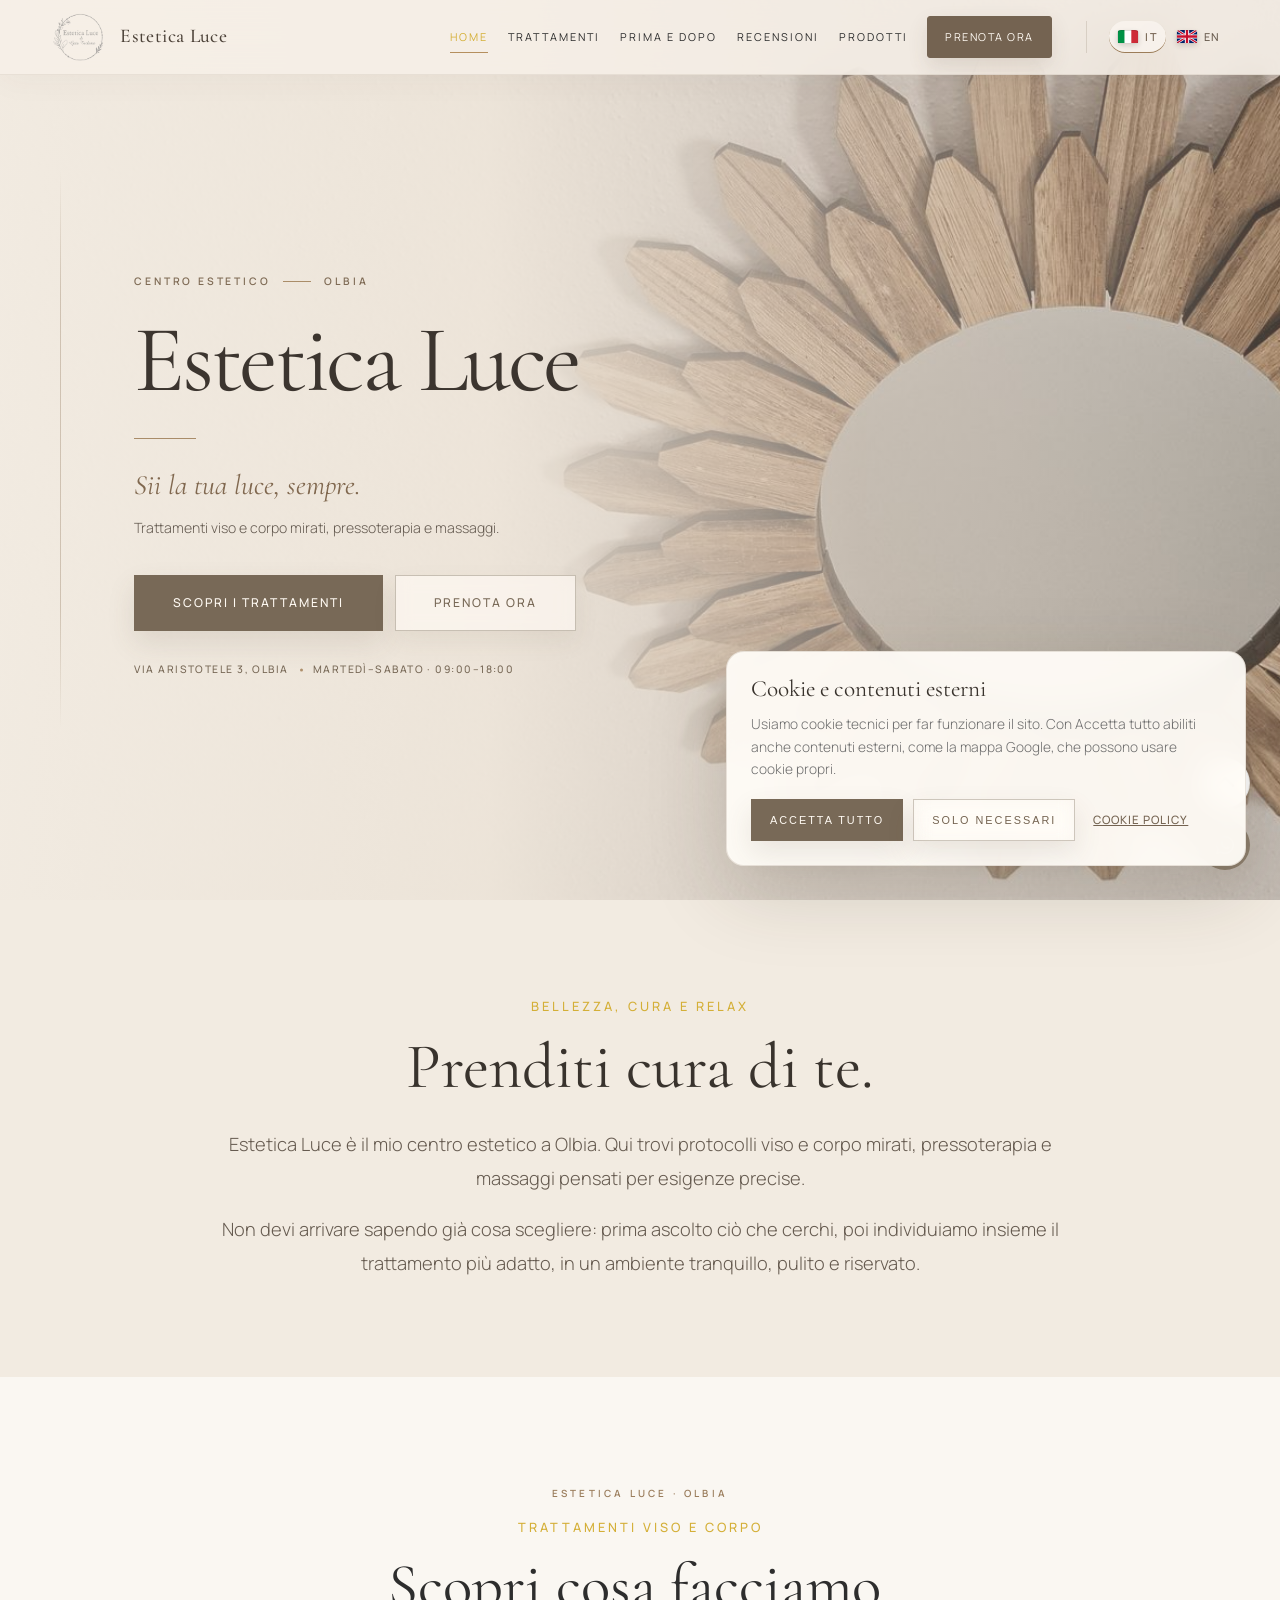
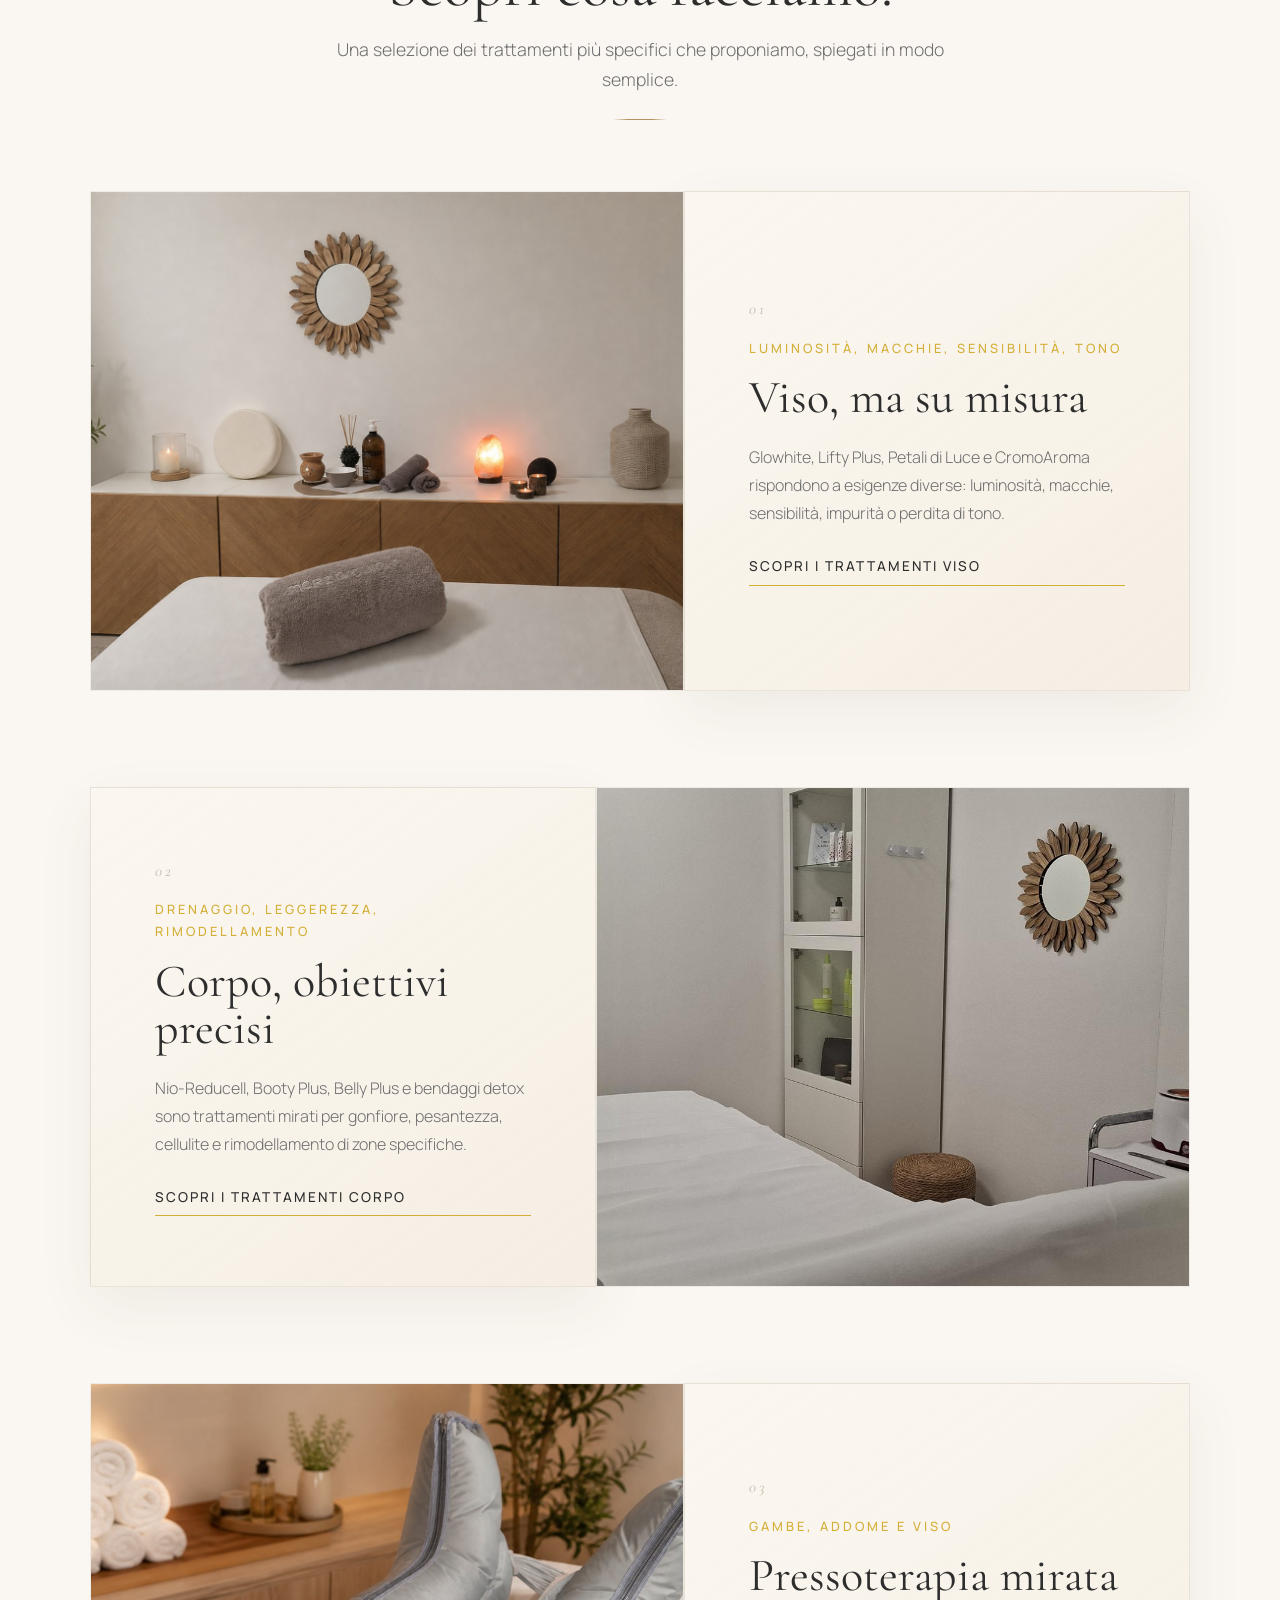
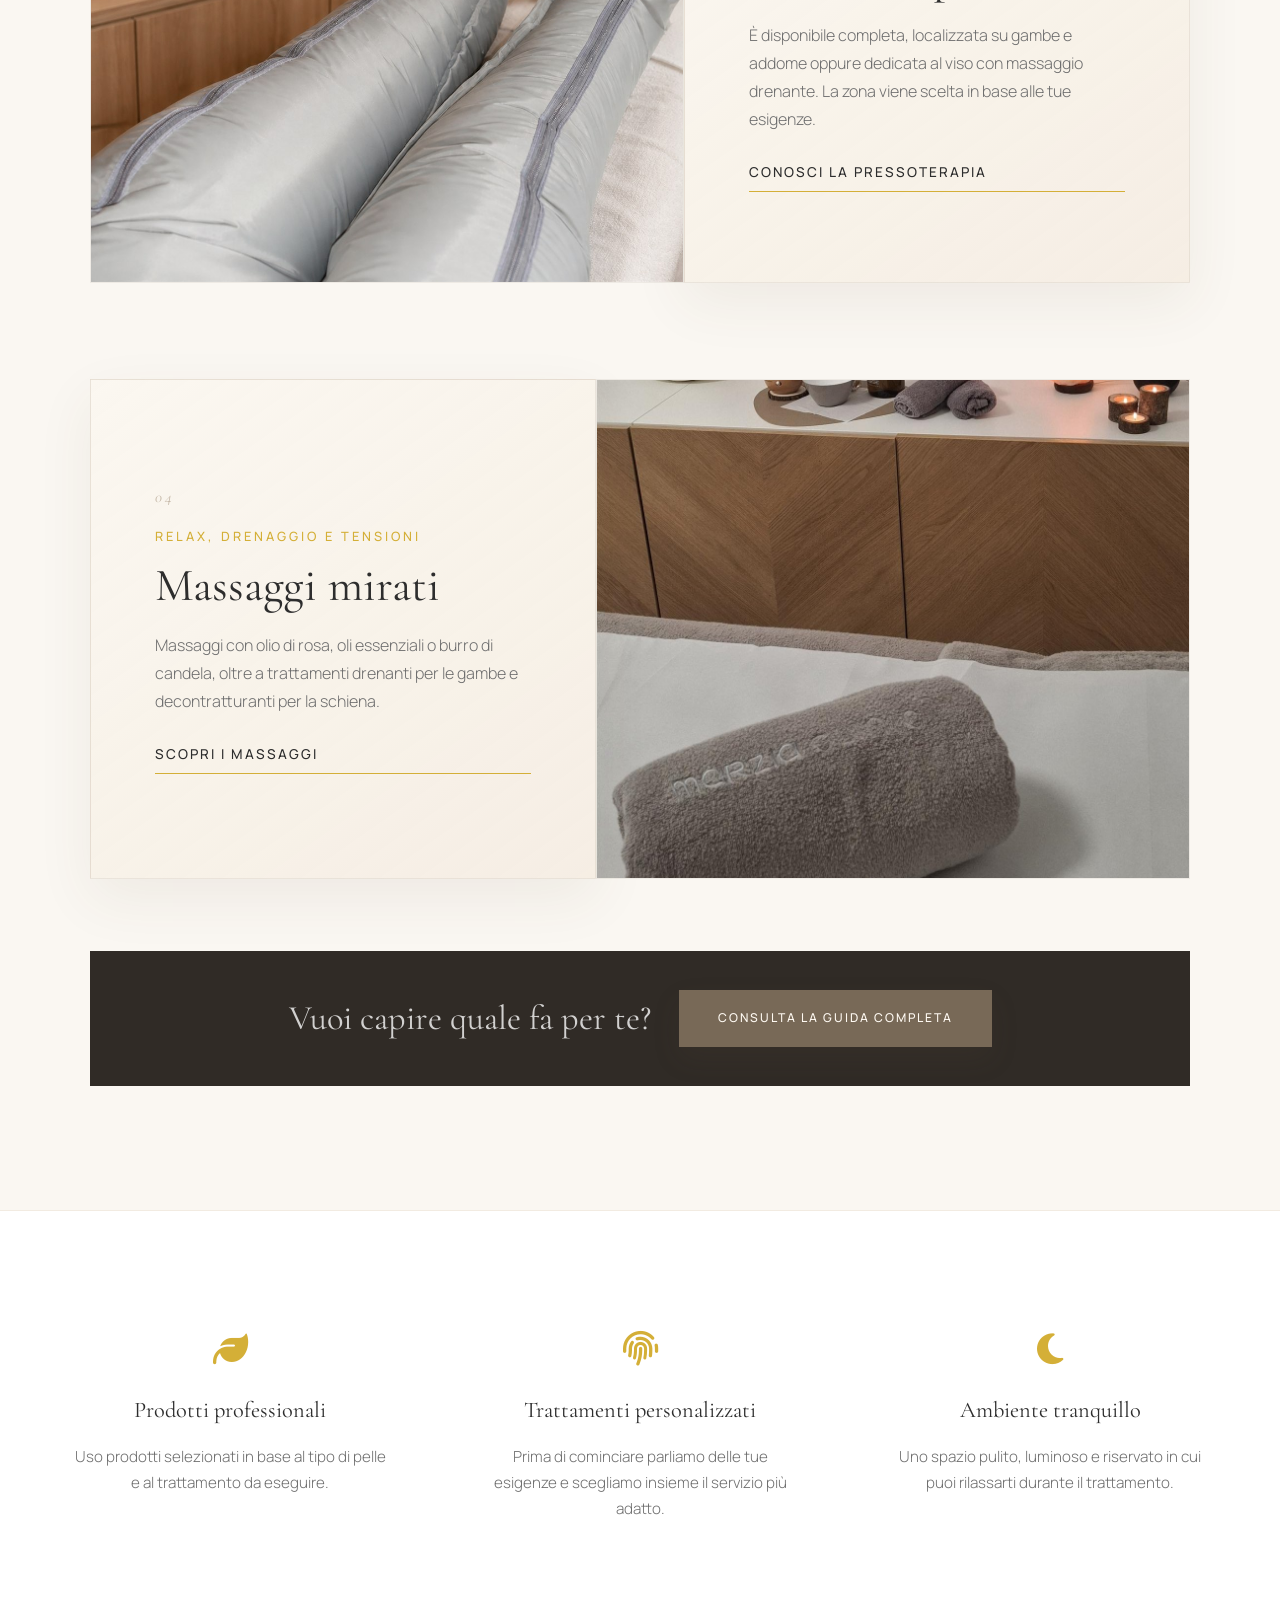
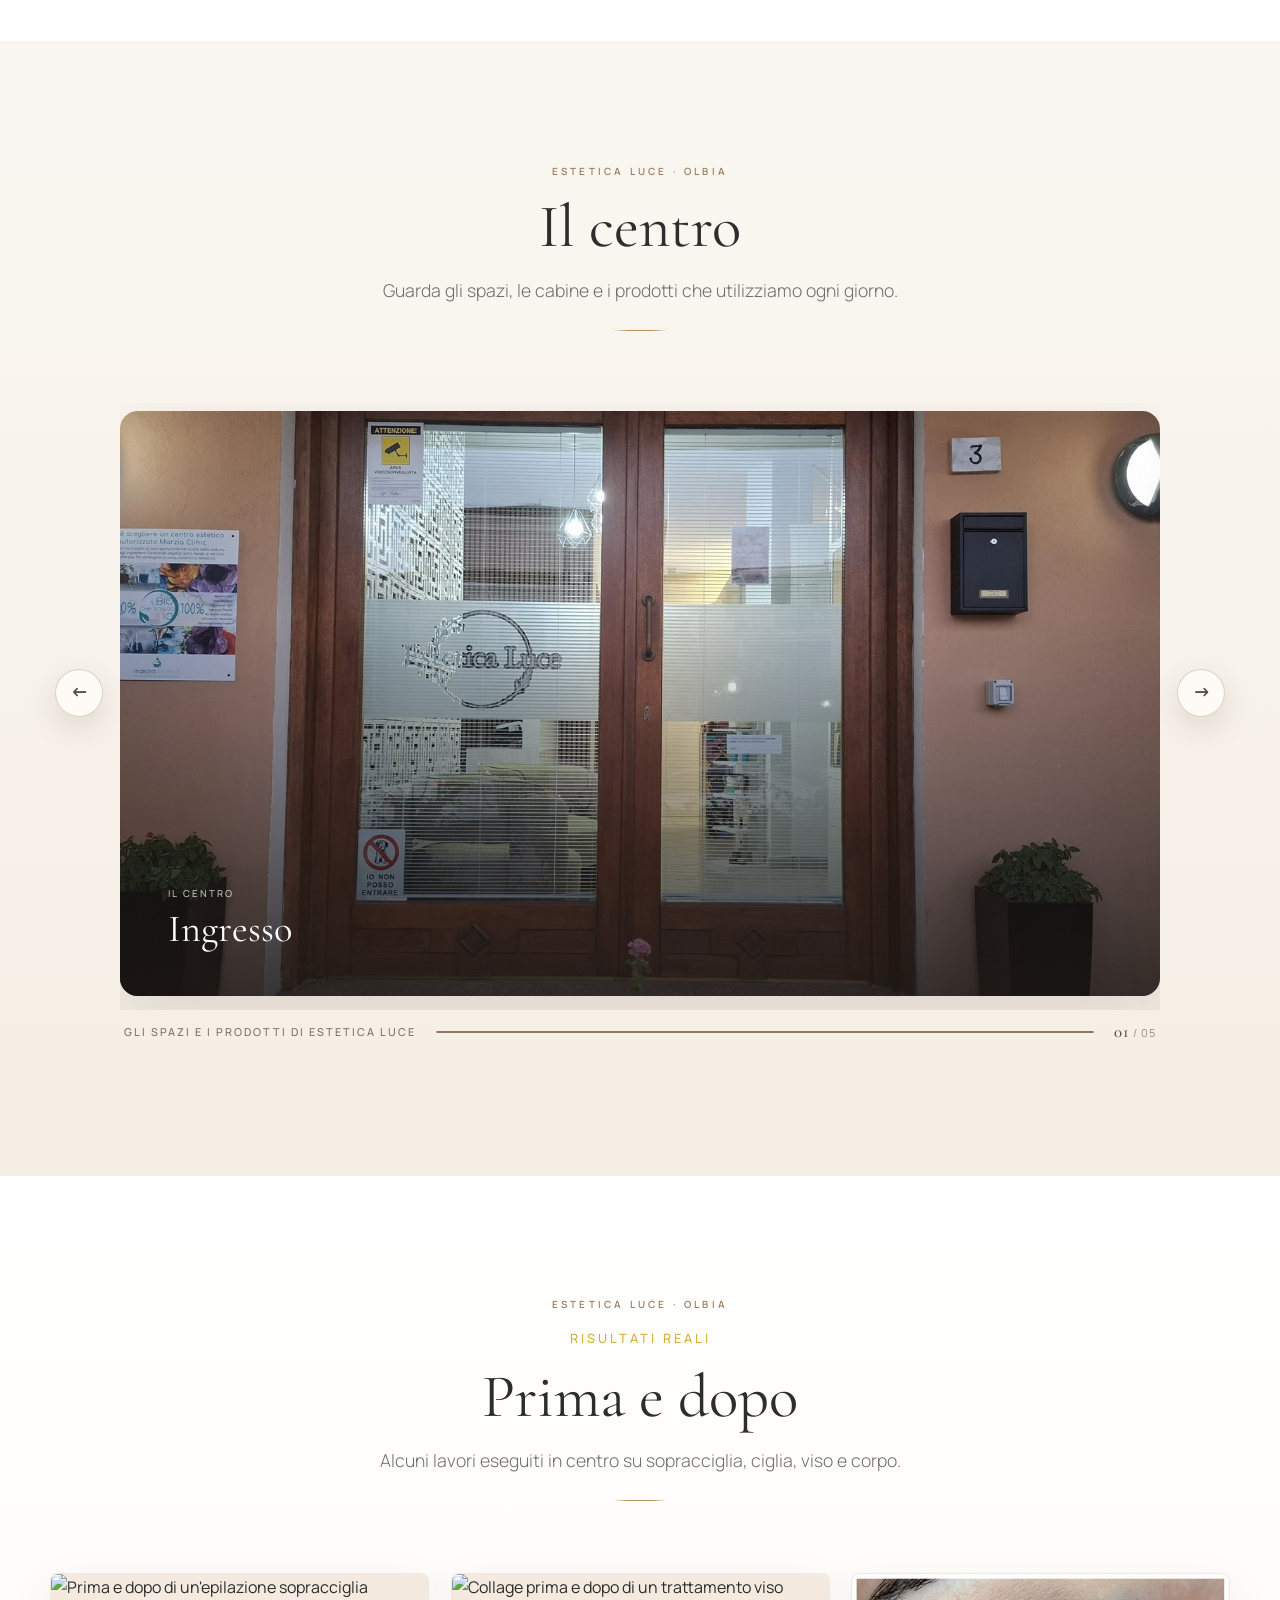
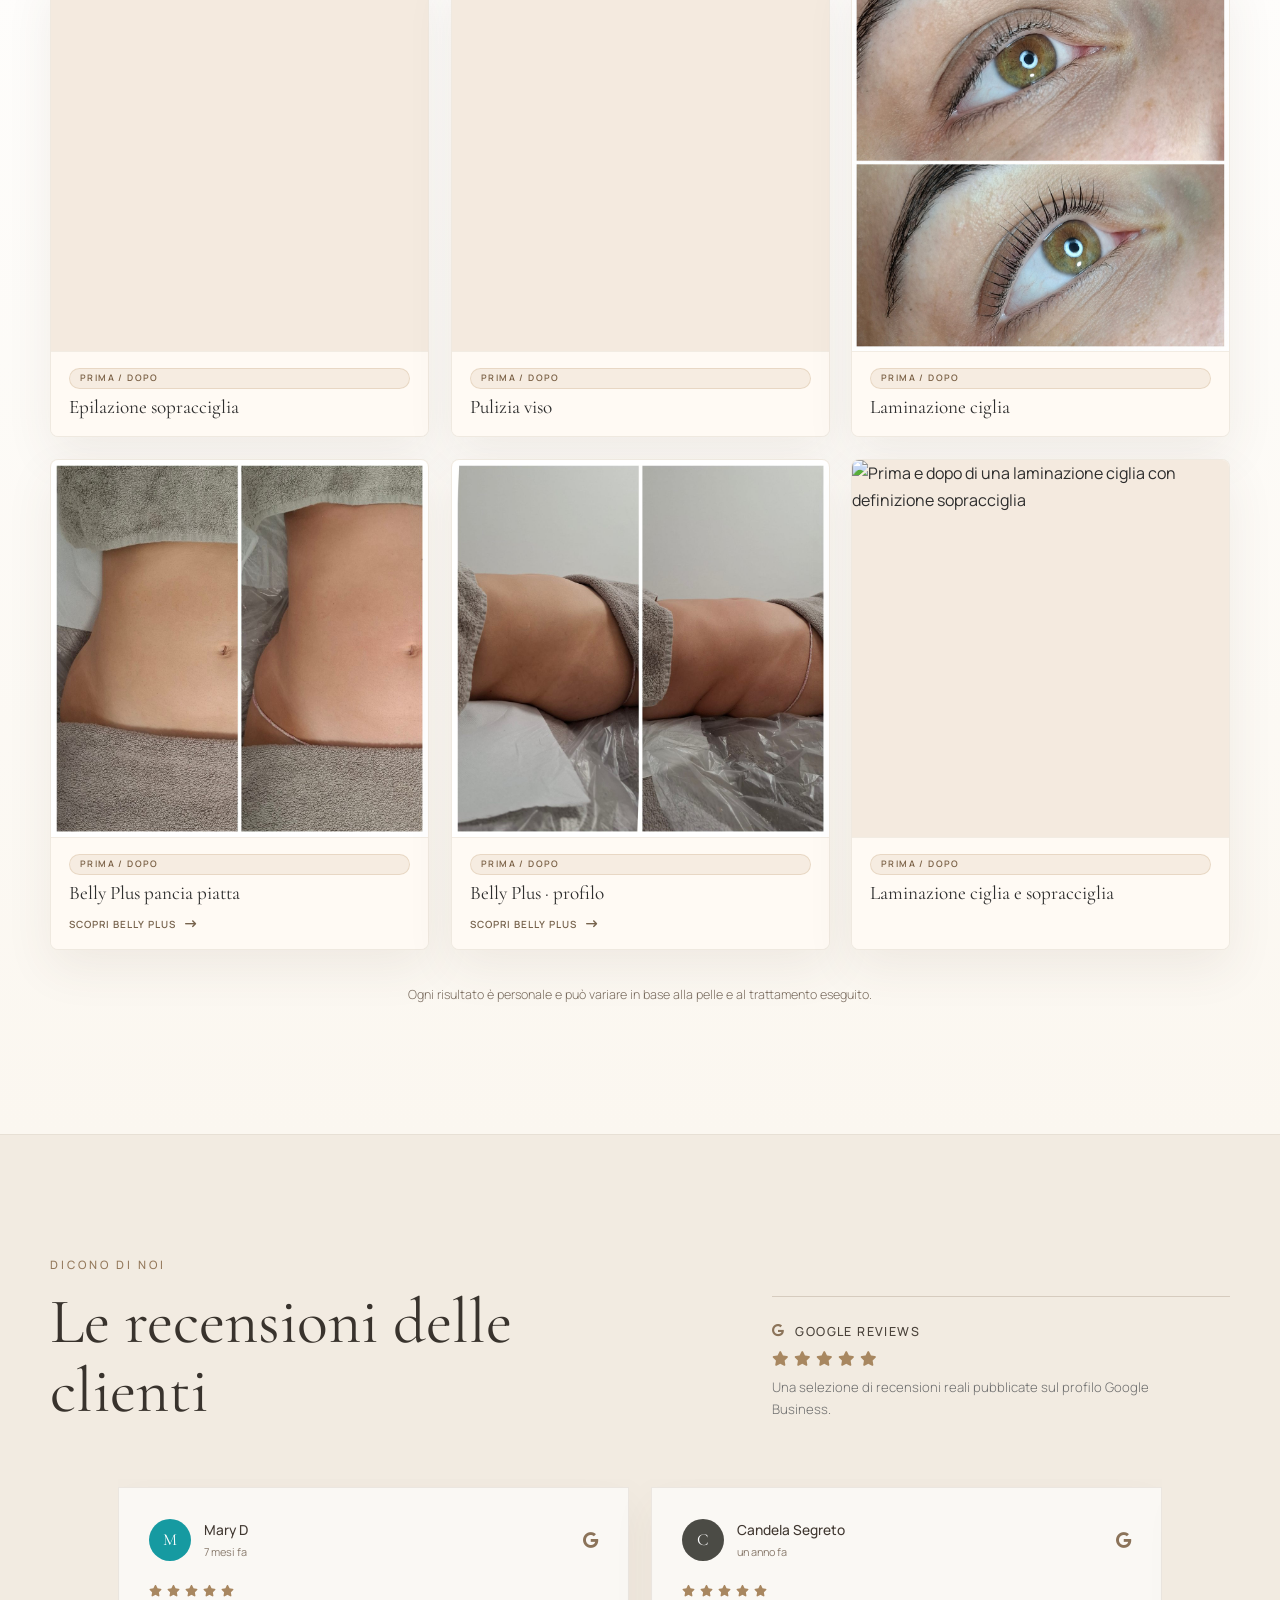
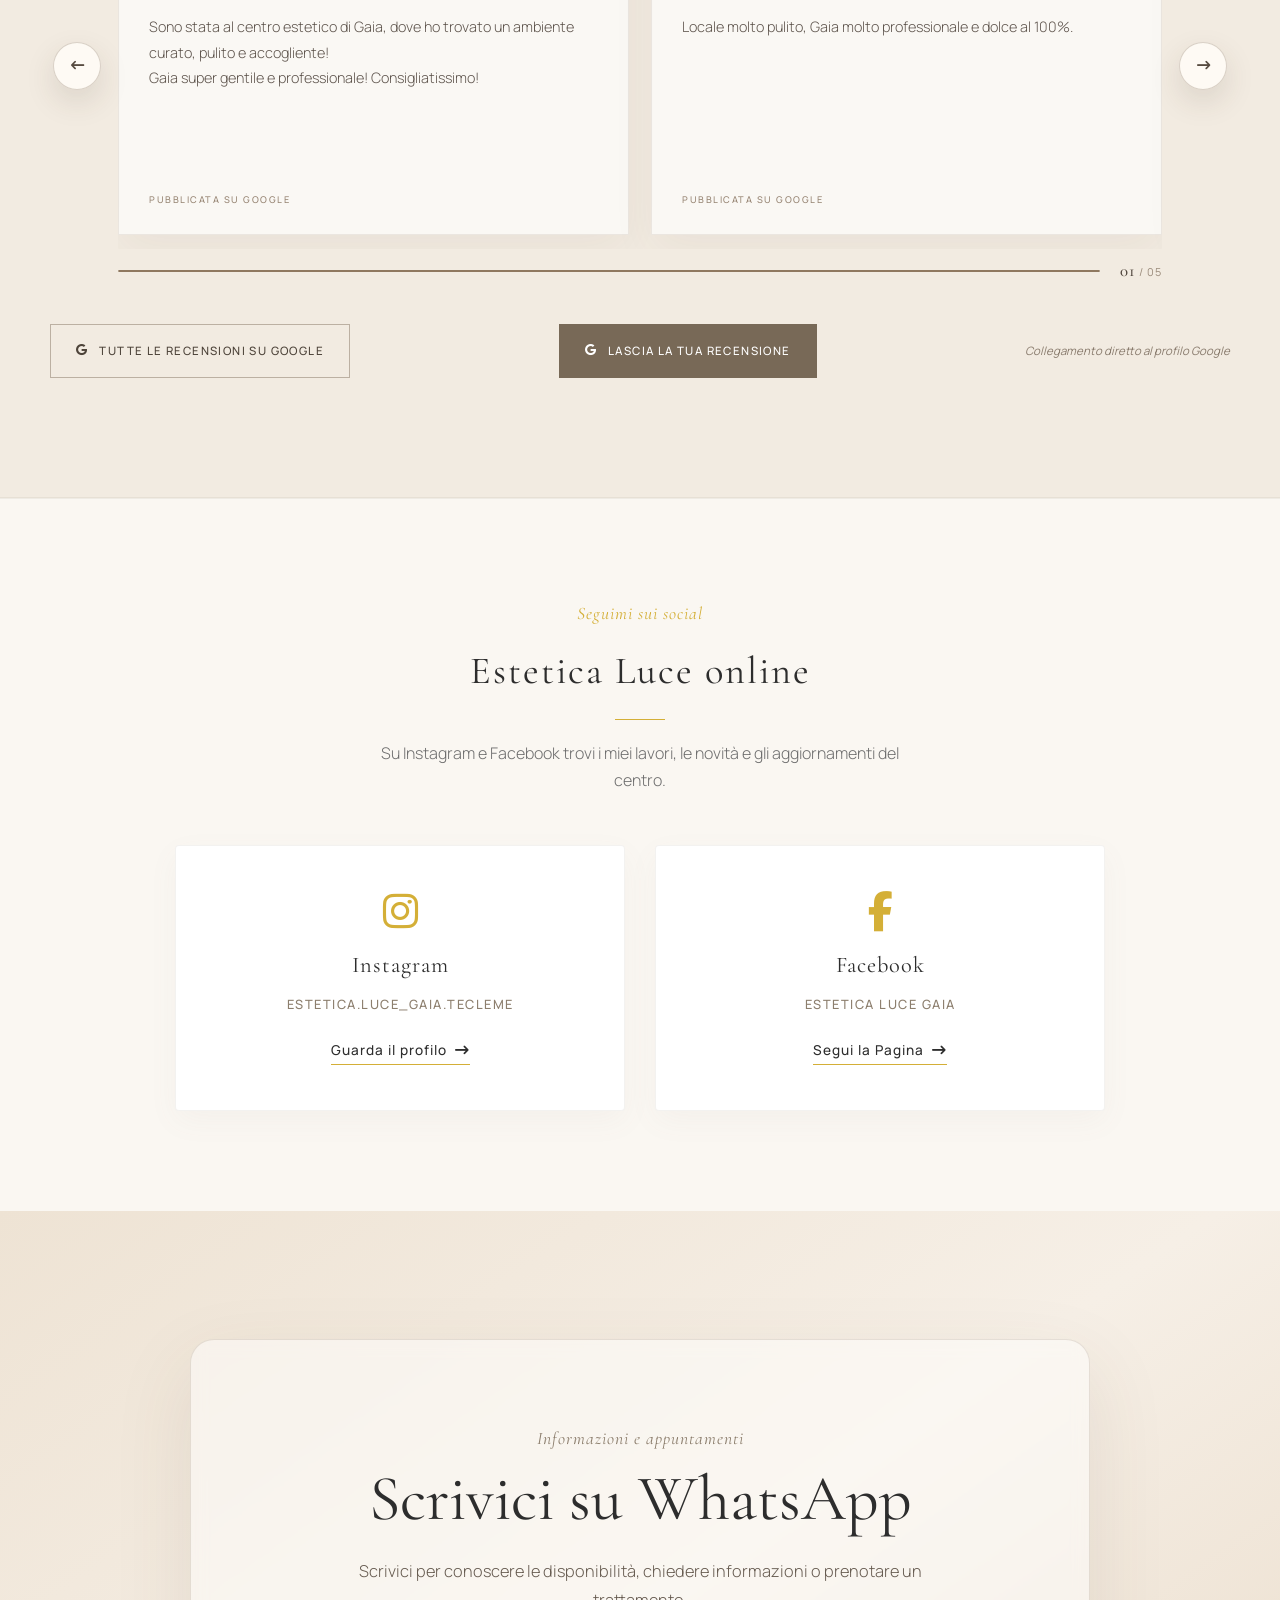
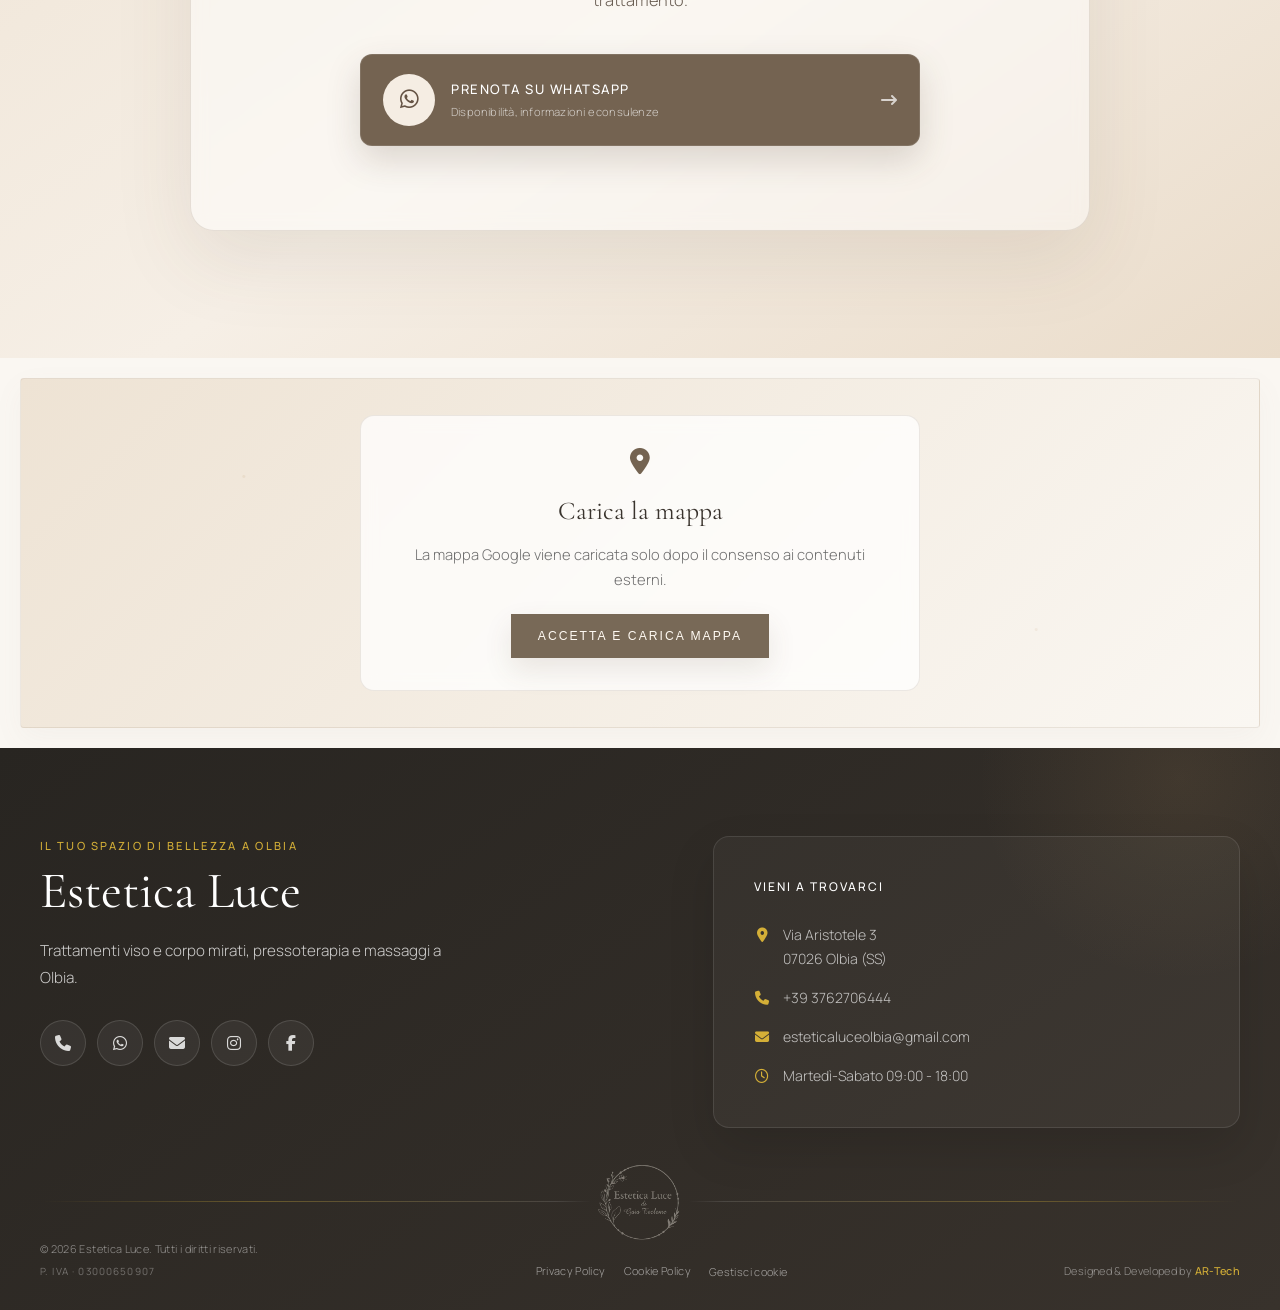
==== commit 9ae710ea: "sistemazione-contatti-footer" ====
--- a/index.html
+++ b/index.html
@@ -140,7 +140,7 @@
         }
     </script>
     <link rel="stylesheet" href="assets/vendor/fontawesome/css/all.css">
-    <link rel="stylesheet" href="assets/style/style.css?v=20260806-9">
+    <link rel="stylesheet" href="assets/style/style.css?v=20260806-10">
 </head>
 
 <body>
--- a/assets/style/style.css
+++ b/assets/style/style.css
@@ -2460,20 +2460,20 @@
     position: relative;
     overflow: hidden;
     background: linear-gradient(145deg, #eee3d4 0%, #f6efe6 52%, #eadcca 100%);
-    padding: 120px 20px;
+    padding: clamp(120px, 10vw, 144px) 24px;
     text-align: center;
 }
 
 .contact-container {
     position: relative;
     z-index: 1;
-    max-width: 820px;
+    max-width: 900px;
     margin: 0 auto;
-    padding: clamp(50px, 7vw, 78px) clamp(24px, 7vw, 80px);
-    background: rgba(255, 255, 255, 0.42);
-    border: 1px solid rgba(116, 93, 69, 0.13);
-    border-radius: 20px;
-    box-shadow: 0 24px 70px rgba(86, 66, 45, 0.08);
+    padding: clamp(58px, 7vw, 84px) clamp(26px, 7vw, 88px);
+    background: rgba(255, 255, 255, 0.48);
+    border: 1px solid rgba(116, 93, 69, 0.16);
+    border-radius: 24px;
+    box-shadow: 0 28px 80px rgba(86, 66, 45, 0.1);
     backdrop-filter: blur(8px);
 }
 
@@ -2489,7 +2489,7 @@
 
 .contact-title {
     color: var(--dark-text);
-    font-size: clamp(2.5rem, 5vw, 4rem);
+    font-size: clamp(2.7rem, 5vw, 4.25rem);
     font-weight: 400;
     letter-spacing: 0;
     line-height: 1.08;
@@ -2497,23 +2497,23 @@
 }
 
 .contact-desc {
-    max-width: 590px;
+    max-width: 630px;
     color: #665b50;
-    font-size: 1rem;
+    font-size: 1.02rem;
     line-height: 1.8;
     font-weight: 300;
     margin: 0 auto 38px;
 }
 
 .contact-buttons-group {
-    max-width: 520px;
+    max-width: 560px;
     margin: 0 auto;
 }
 
 .btn-contact-action {
     width: 100%;
     text-decoration: none;
-    padding: 17px 20px;
+    padding: 19px 22px;
     display: grid;
     grid-template-columns: auto 1fr auto;
     align-items: center;
@@ -2539,8 +2539,8 @@
 .contact-whatsapp-icon {
     display: grid;
     place-items: center;
-    width: 48px;
-    height: 48px;
+    width: 52px;
+    height: 52px;
     color: #655344;
     background: #f5ede3;
     border-radius: 50%;
@@ -2746,7 +2746,7 @@
     position: relative;
     overflow: hidden;
     background: linear-gradient(145deg, #282521 0%, #38322c 100%);
-    padding: 76px 28px 28px;
+    padding: 88px 34px 30px;
     color: rgba(255, 255, 255, 0.76);
 }
 
@@ -2771,13 +2771,13 @@
 
 .footer-main-grid {
     display: grid;
-    grid-template-columns: minmax(0, 1.25fr) minmax(300px, 0.75fr);
-    gap: clamp(70px, 10vw, 150px);
+    grid-template-columns: minmax(0, 1.05fr) minmax(330px, 0.95fr);
+    gap: clamp(54px, 7vw, 100px);
     align-items: start;
 }
 
 .footer-brand-block {
-    max-width: 480px;
+    max-width: 500px;
 }
 
 .footer-eyebrow {
@@ -2792,14 +2792,14 @@
 
 .footer-brand-block h2 {
     color: var(--white);
-    font-size: clamp(2.4rem, 4vw, 3.4rem);
+    font-size: clamp(2.5rem, 4vw, 3.6rem);
     line-height: 1.05;
     margin-bottom: 18px;
 }
 
 .footer-brand-block > p {
-    max-width: 420px;
-    font-size: 0.92rem;
+    max-width: 440px;
+    font-size: 0.95rem;
     font-weight: 300;
     line-height: 1.8;
 }
@@ -2816,8 +2816,8 @@
     display: flex;
     align-items: center;
     justify-content: center;
-    width: 42px;
-    height: 42px;
+    width: 46px;
+    height: 46px;
     color: rgba(255, 255, 255, 0.82);
     background: rgba(255, 255, 255, 0.055);
     border-radius: 50%;
@@ -2838,10 +2838,10 @@
 }
 
 .footer-info-block h3 {
-    margin-bottom: 24px;
+    margin-bottom: 26px;
     color: var(--white);
     font-family: 'Manrope', sans-serif;
-    font-size: 0.72rem;
+    font-size: 0.75rem;
     font-weight: 500;
     letter-spacing: 2px;
     text-transform: uppercase;
@@ -2851,8 +2851,11 @@
     display: flex;
     flex-direction: column;
     align-items: flex-start;
-    padding-left: clamp(28px, 4vw, 54px);
-    border-left: 1px solid rgba(255, 255, 255, 0.11);
+    padding: clamp(28px, 3.5vw, 40px);
+    background: rgba(255, 255, 255, 0.035);
+    border: 1px solid rgba(255, 255, 255, 0.1);
+    border-radius: 16px;
+    box-shadow: 0 20px 48px rgba(12, 10, 8, 0.12);
 }
 
 .footer-info-link,
@@ -2861,7 +2864,7 @@
     align-items: flex-start;
     gap: 13px;
     color: rgba(255, 255, 255, 0.7);
-    font-size: 0.82rem;
+    font-size: 0.88rem;
     font-weight: 300;
     line-height: 1.65;
     text-decoration: none;
@@ -2869,7 +2872,7 @@
 
 .footer-info-link + .footer-info-link,
 .footer-info-link + .footer-appointment {
-    margin-top: 14px;
+    margin-top: 16px;
 }
 
 .footer-info-link i,
@@ -3729,22 +3732,22 @@
     }
 
     .contact-section {
-        padding: 72px 16px;
+        padding: 82px 16px;
     }
 
     .contact-container {
-        padding: 50px 22px;
+        padding: 54px 22px;
         border-radius: 16px;
     }
 
     .btn-contact-action {
         gap: 12px;
-        padding: 15px;
+        padding: 16px;
     }
 
     .contact-whatsapp-icon {
-        width: 44px;
-        height: 44px;
+        width: 46px;
+        height: 46px;
     }
 
     .gallery-section {
@@ -3941,12 +3944,12 @@
         font-size: 1.2rem;
     }
     .main-footer {
-        padding: 60px 24px 24px;
+        padding: 66px 24px 24px;
     }
 
     .footer-main-grid {
-        grid-template-columns: minmax(0, 1.1fr) minmax(280px, 0.9fr);
-        gap: 54px;
+        grid-template-columns: minmax(0, 1fr) minmax(280px, 1fr);
+        gap: 42px;
     }
 
     .footer-divider {
@@ -3971,10 +3974,14 @@
 
     .footer-info-block {
         grid-column: auto;
-        padding-top: 34px;
-        padding-left: 0;
+        padding: 34px 0 0;
+        background: transparent;
         border-top: 1px solid rgba(255, 255, 255, 0.11);
+        border-right: 0;
+        border-bottom: 0;
         border-left: 0;
+        border-radius: 0;
+        box-shadow: none;
     }
 
     .footer-brand-block h2 {
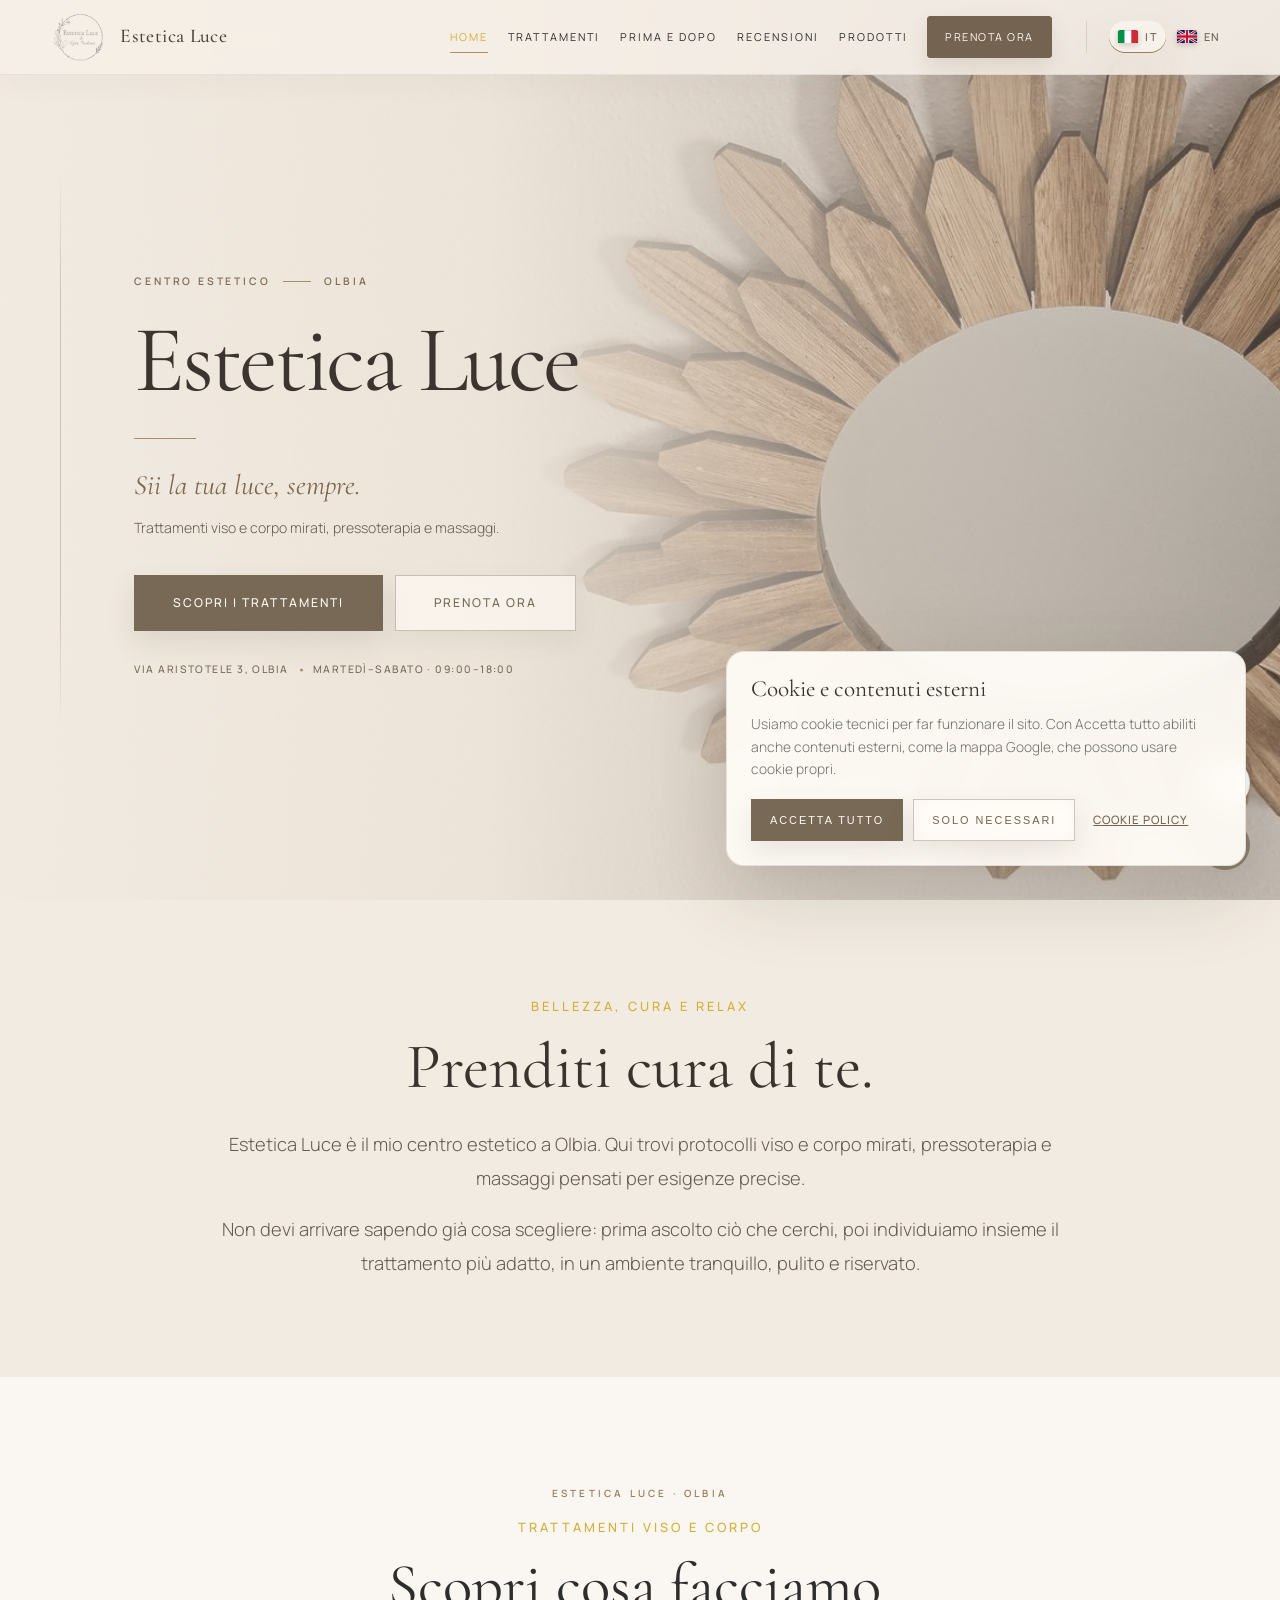
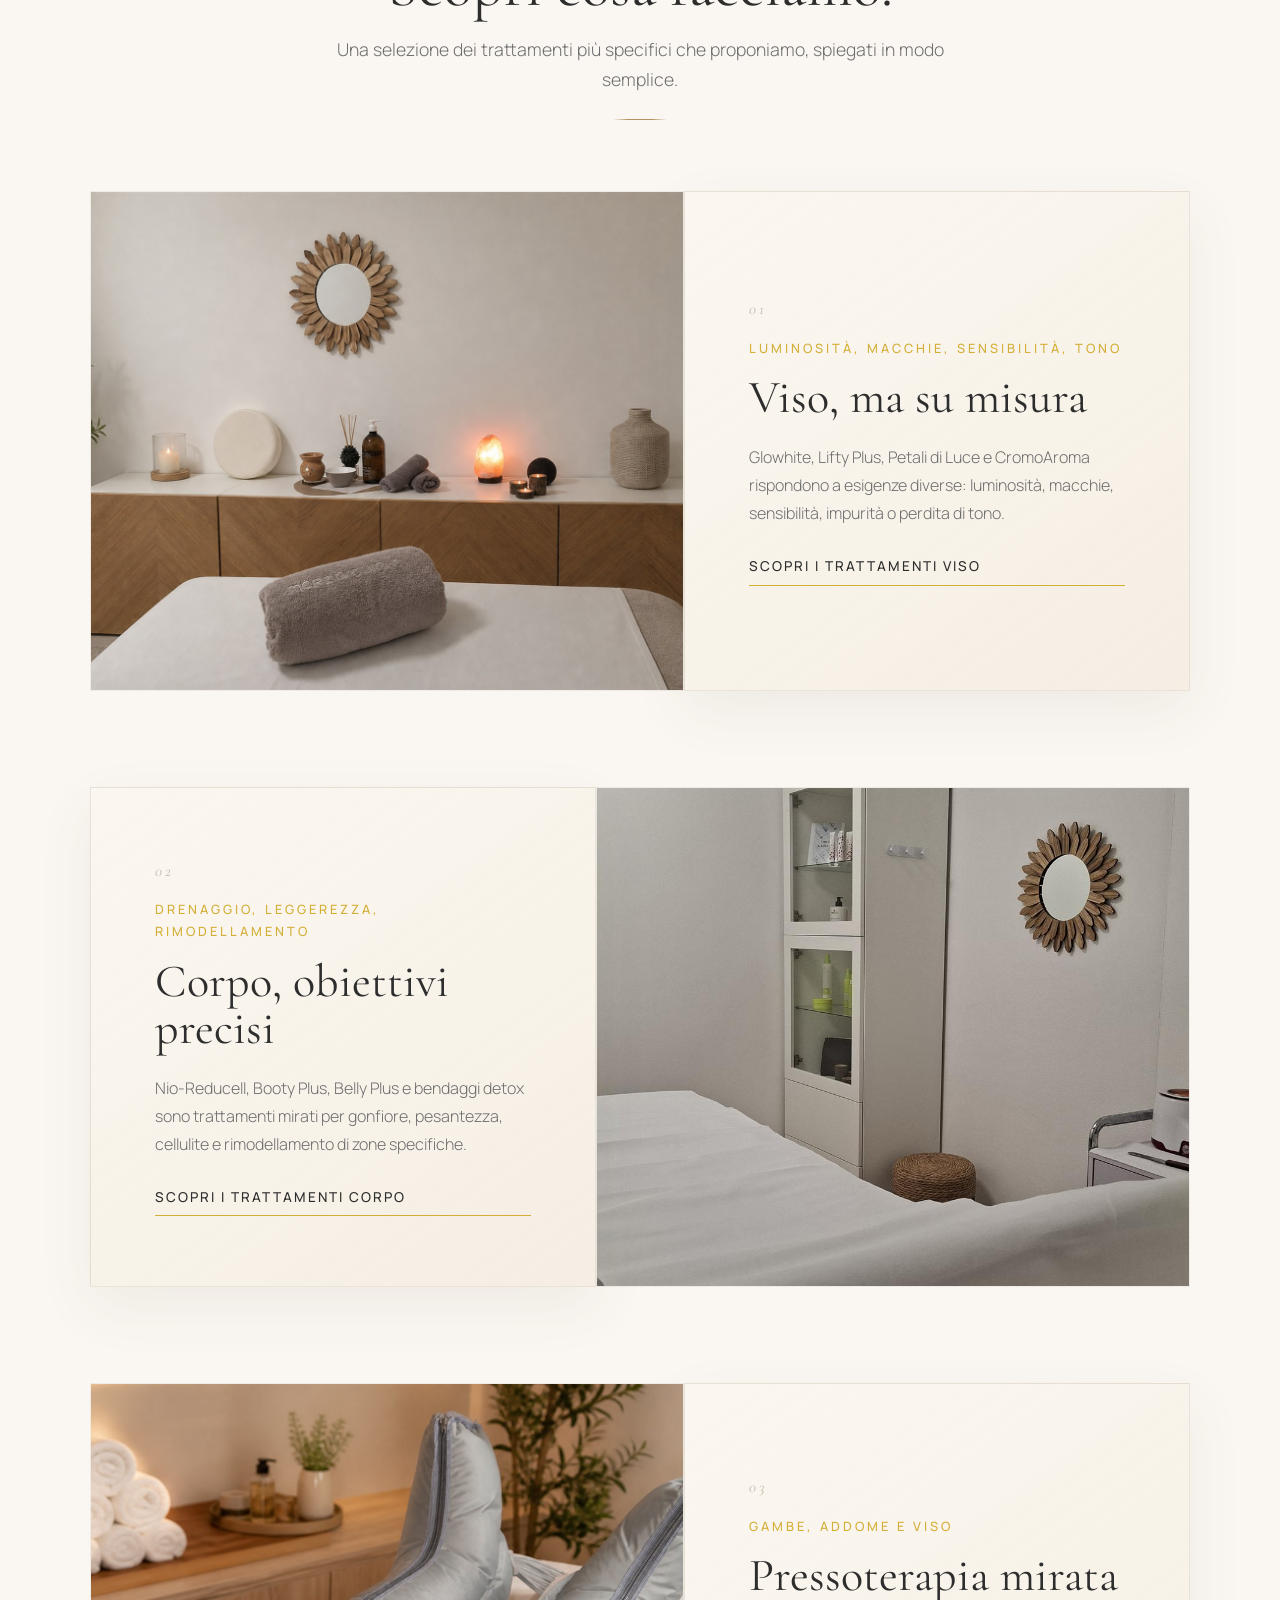
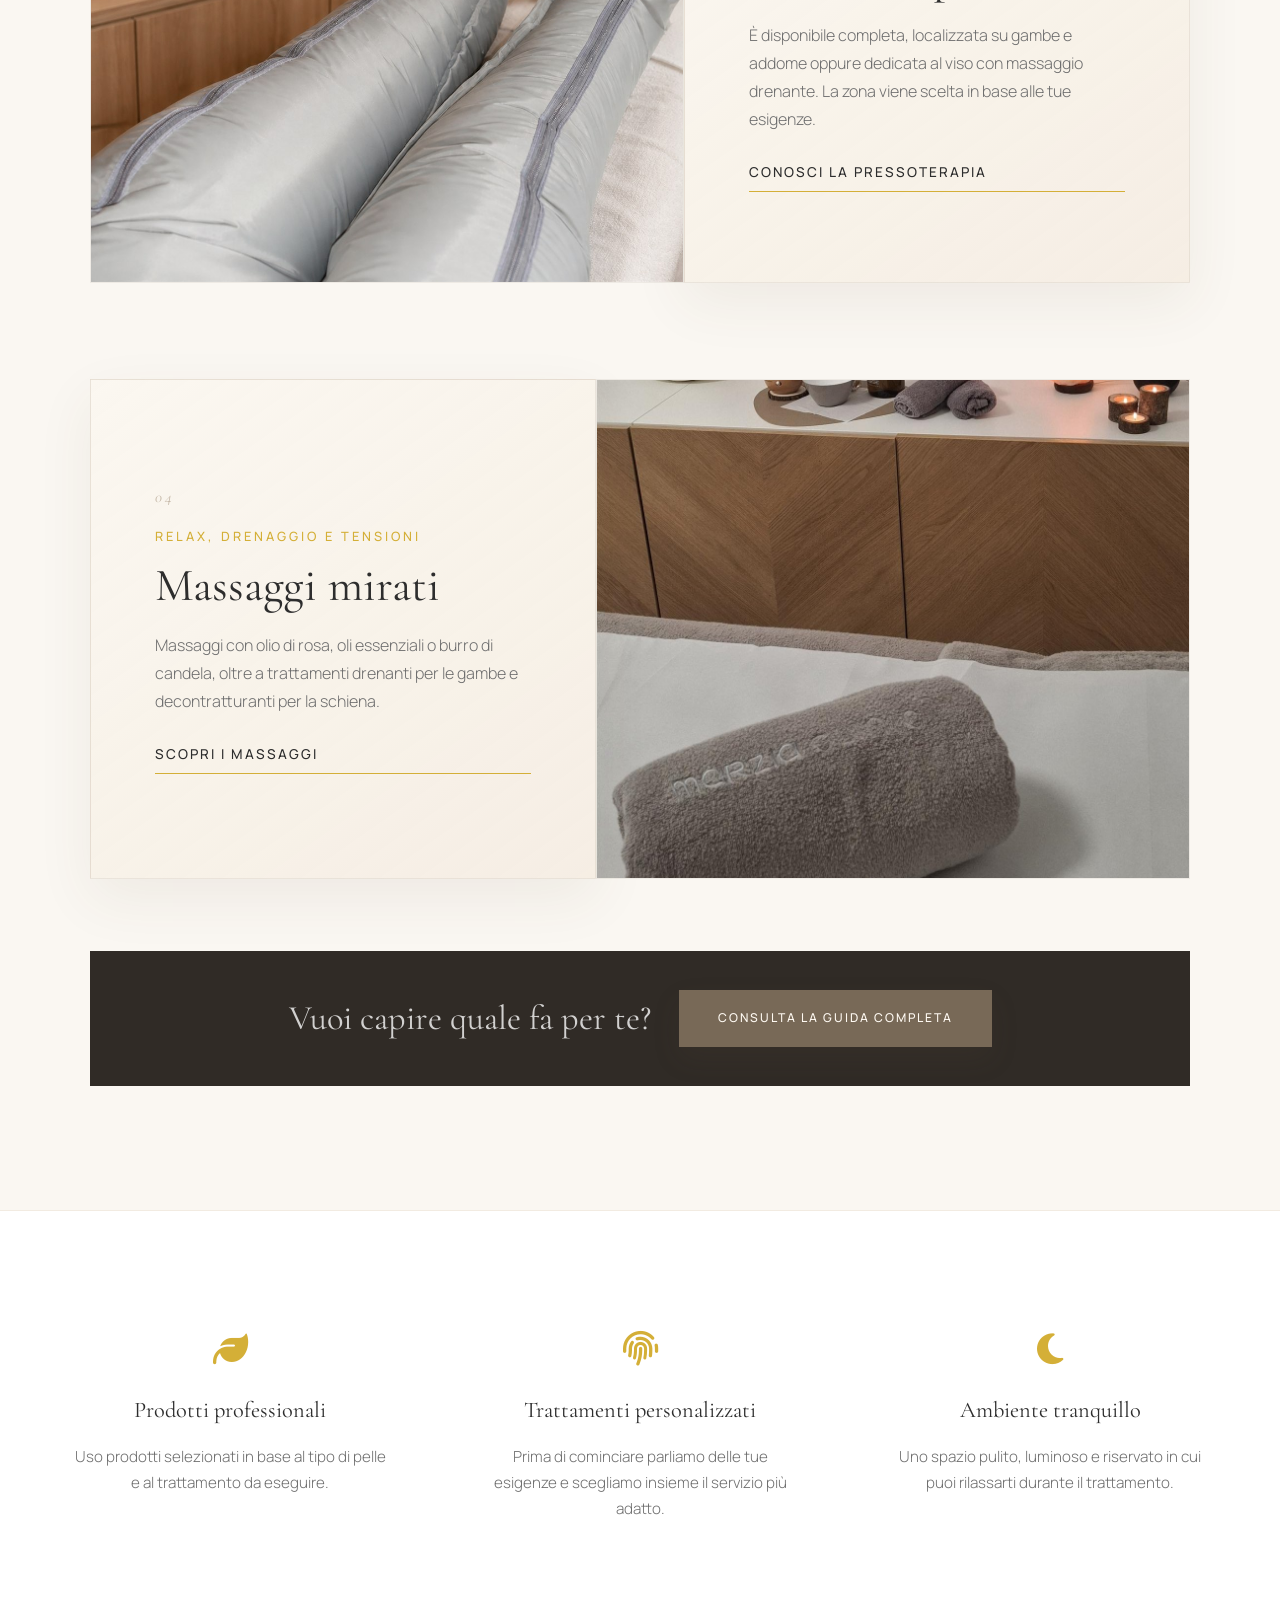
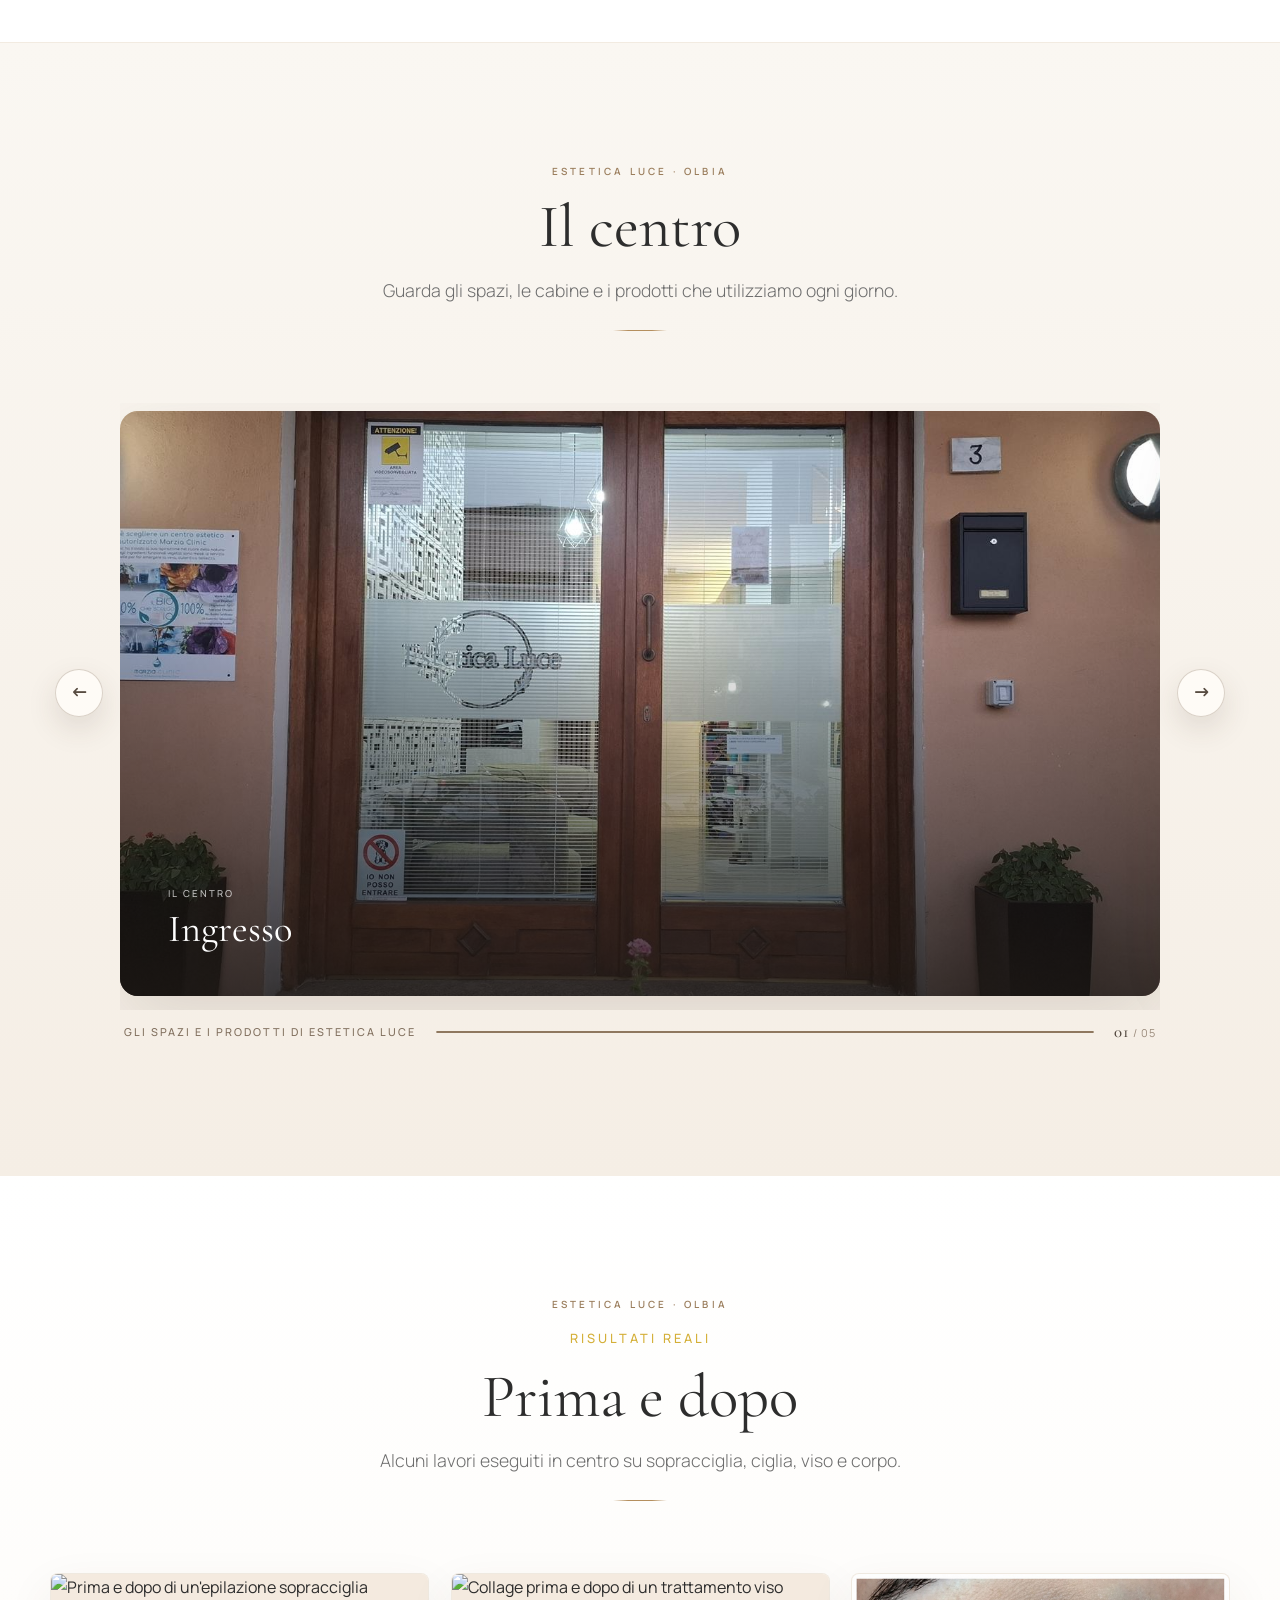
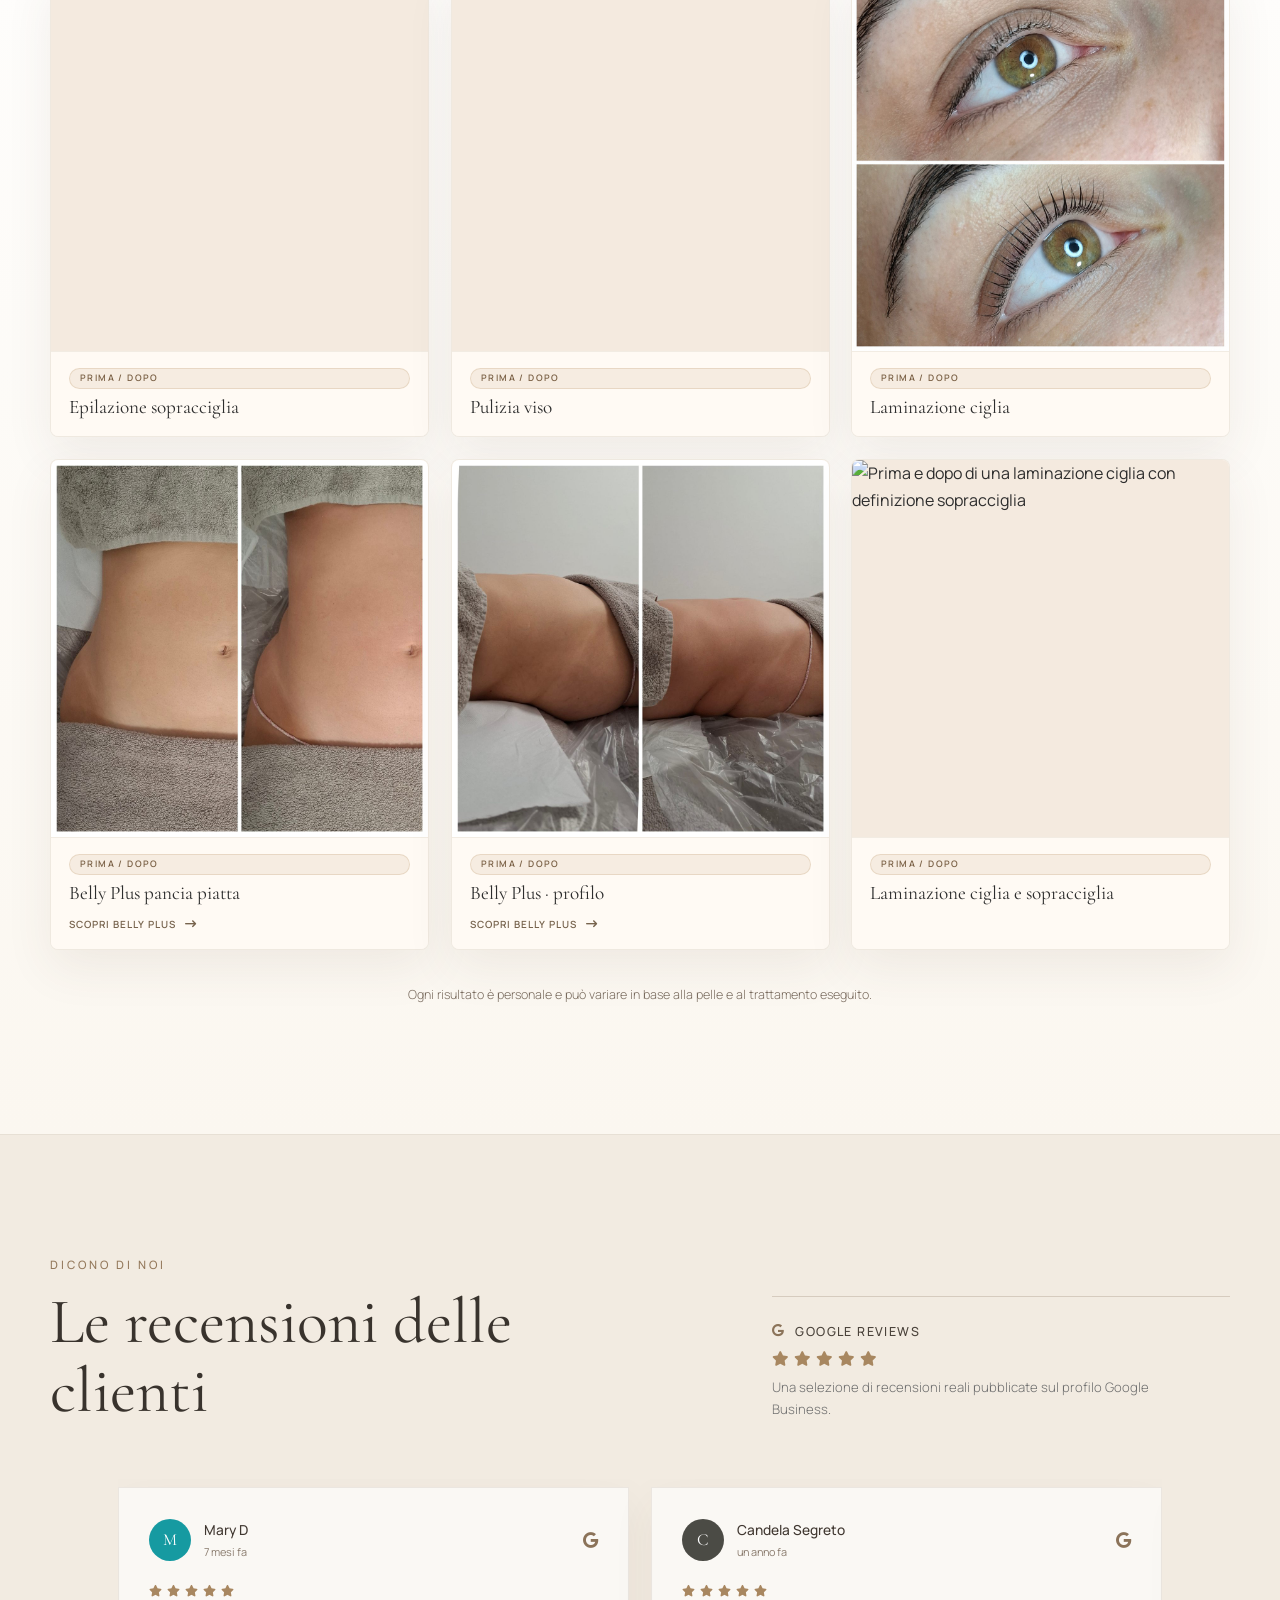
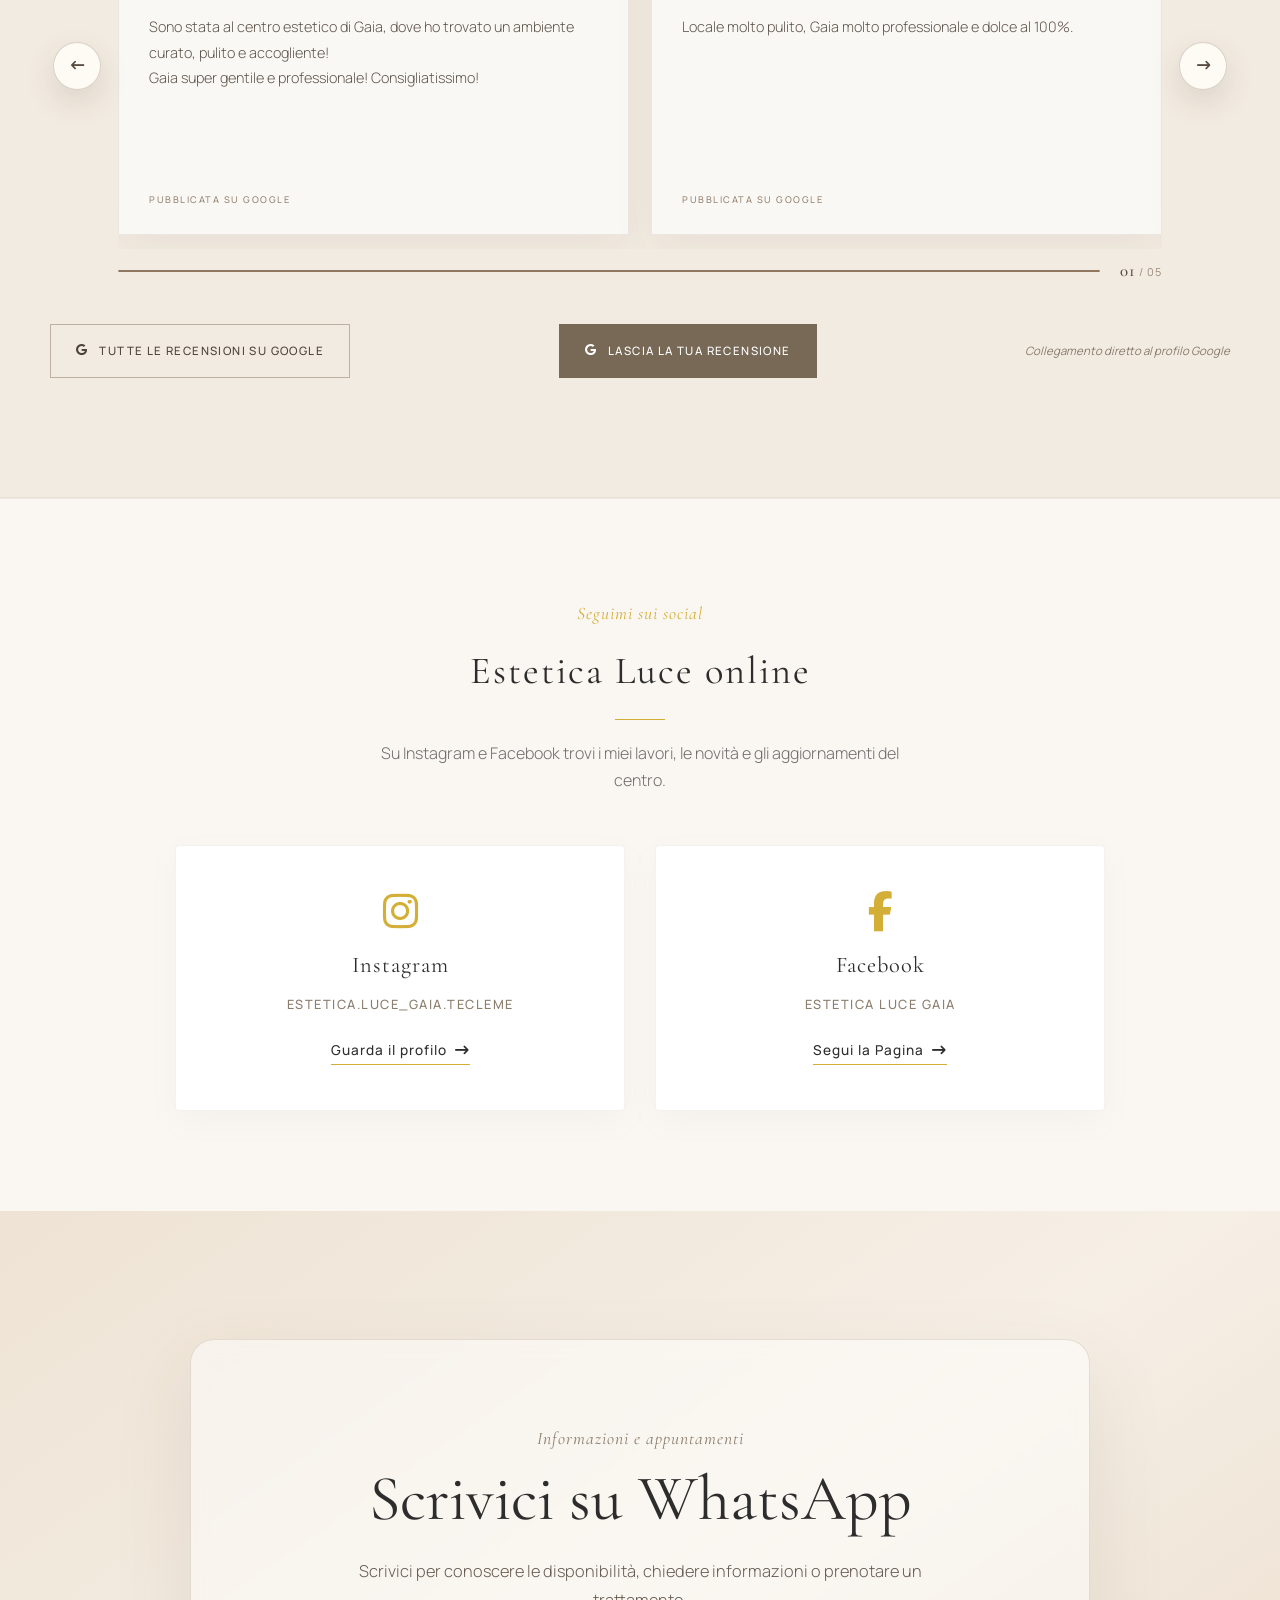
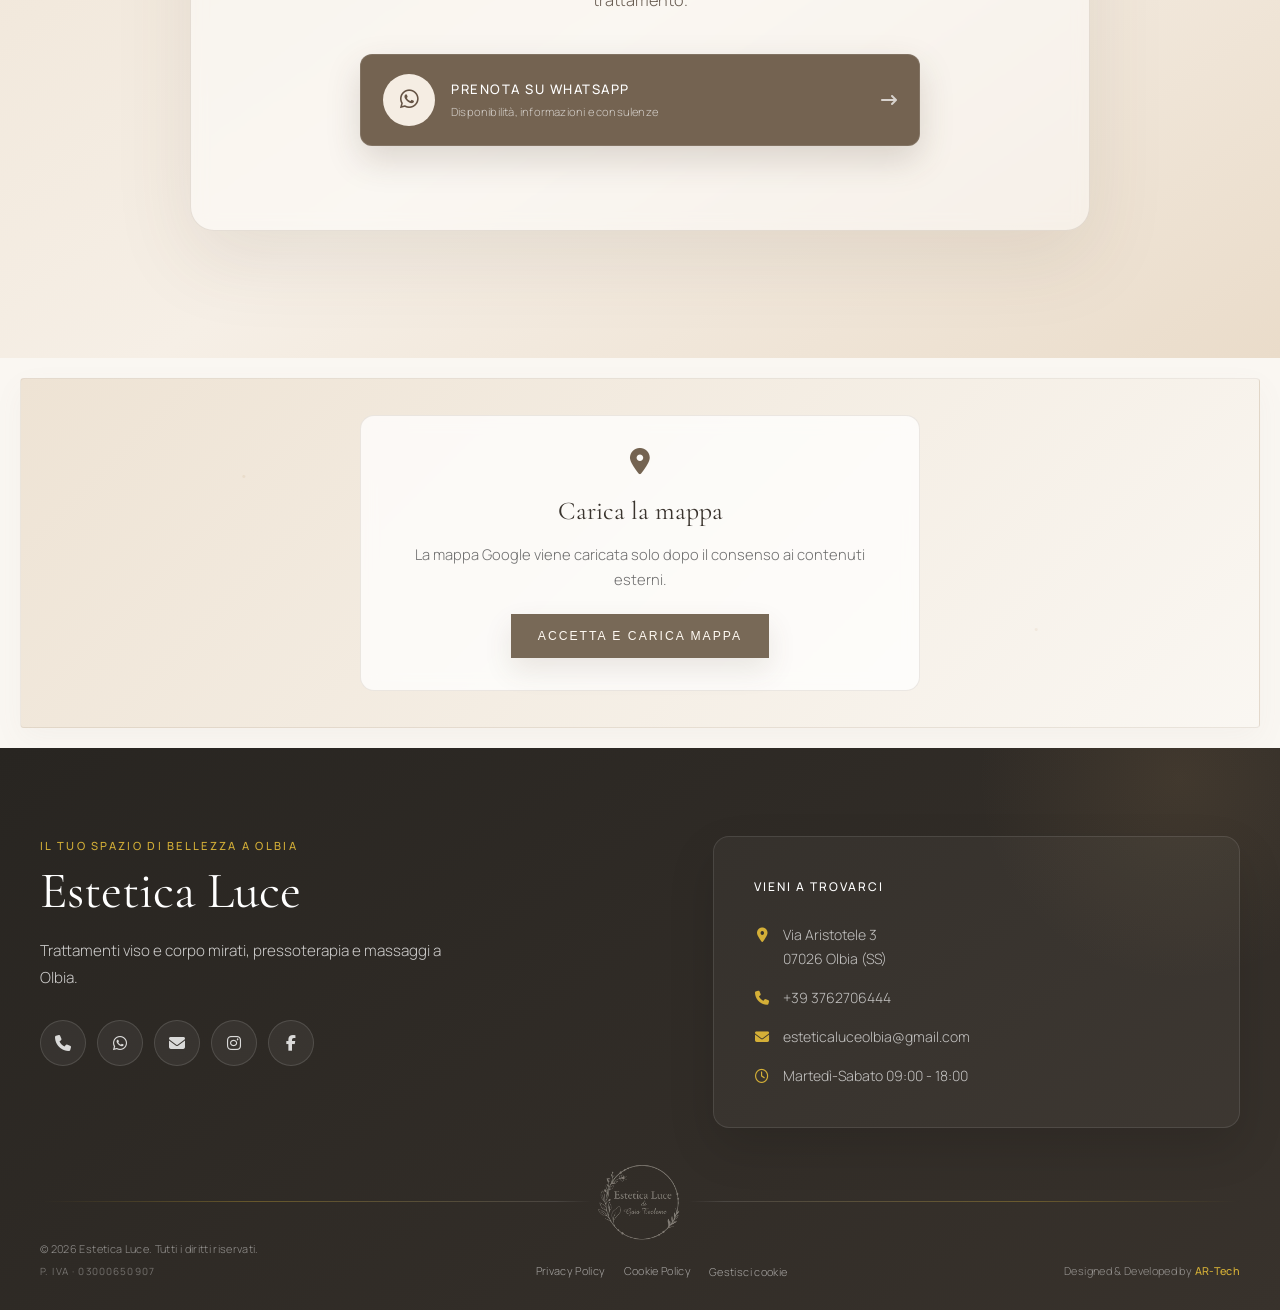
==== commit 630fc799: "Uniforma transizioni di navigazione" ====
--- a/index.html
+++ b/index.html
@@ -140,7 +140,7 @@
         }
     </script>
     <link rel="stylesheet" href="assets/vendor/fontawesome/css/all.css">
-    <link rel="stylesheet" href="assets/style/style.css?v=20260806-10">
+    <link rel="stylesheet" href="assets/style/style.css?v=20260807-1">
 </head>
 
 <body>
@@ -698,7 +698,7 @@
         </a>
     </div>
 
-    <script src="assets/script/script.js?v=20260805-4"></script>
+    <script src="assets/script/script.js?v=20260807-1"></script>
 </body>
 
 </html>
--- a/assets/style/style.css
+++ b/assets/style/style.css
@@ -58,8 +58,9 @@
 }
 
 html {
-    scroll-behavior: smooth;
+    scroll-behavior: auto;
     font-size: 16px;
+    background-color: var(--bg-cream);
     -webkit-tap-highlight-color: transparent;
 }
 
@@ -69,7 +70,33 @@
     color: var(--dark-text);
     line-height: 1.7;
     overflow-x: hidden;
+    opacity: 1;
+    transition: opacity 180ms cubic-bezier(0.4, 0, 0.2, 1);
     -webkit-font-smoothing: antialiased;
+}
+
+@media (prefers-reduced-motion: no-preference) {
+    body {
+        animation: site-page-enter 220ms cubic-bezier(0.22, 1, 0.36, 1) both;
+    }
+
+    body.is-navigation-fading {
+        animation: none;
+        opacity: 0;
+        pointer-events: none;
+    }
+}
+
+@keyframes site-page-enter {
+    from { opacity: 0; }
+    to { opacity: 1; }
+}
+
+@media (prefers-reduced-motion: reduce) {
+    body {
+        animation: none;
+        transition: none;
+    }
 }
 
 body,
@@ -386,8 +413,10 @@
     display: none; /* Gestito in responsive */
     flex-direction: column;
     justify-content: space-between;
-    width: 26px;
-    height: 18px;
+    width: 44px;
+    height: 44px;
+    padding: 13px 9px;
+    margin-right: -9px;
     background: transparent;
     border: none;
     cursor: pointer;
@@ -4054,8 +4083,7 @@
     }
 
     .hamburger-menu {
-        flex: 0 0 26px;
-        padding: 0;
+        flex: 0 0 44px;
     }
 }
 
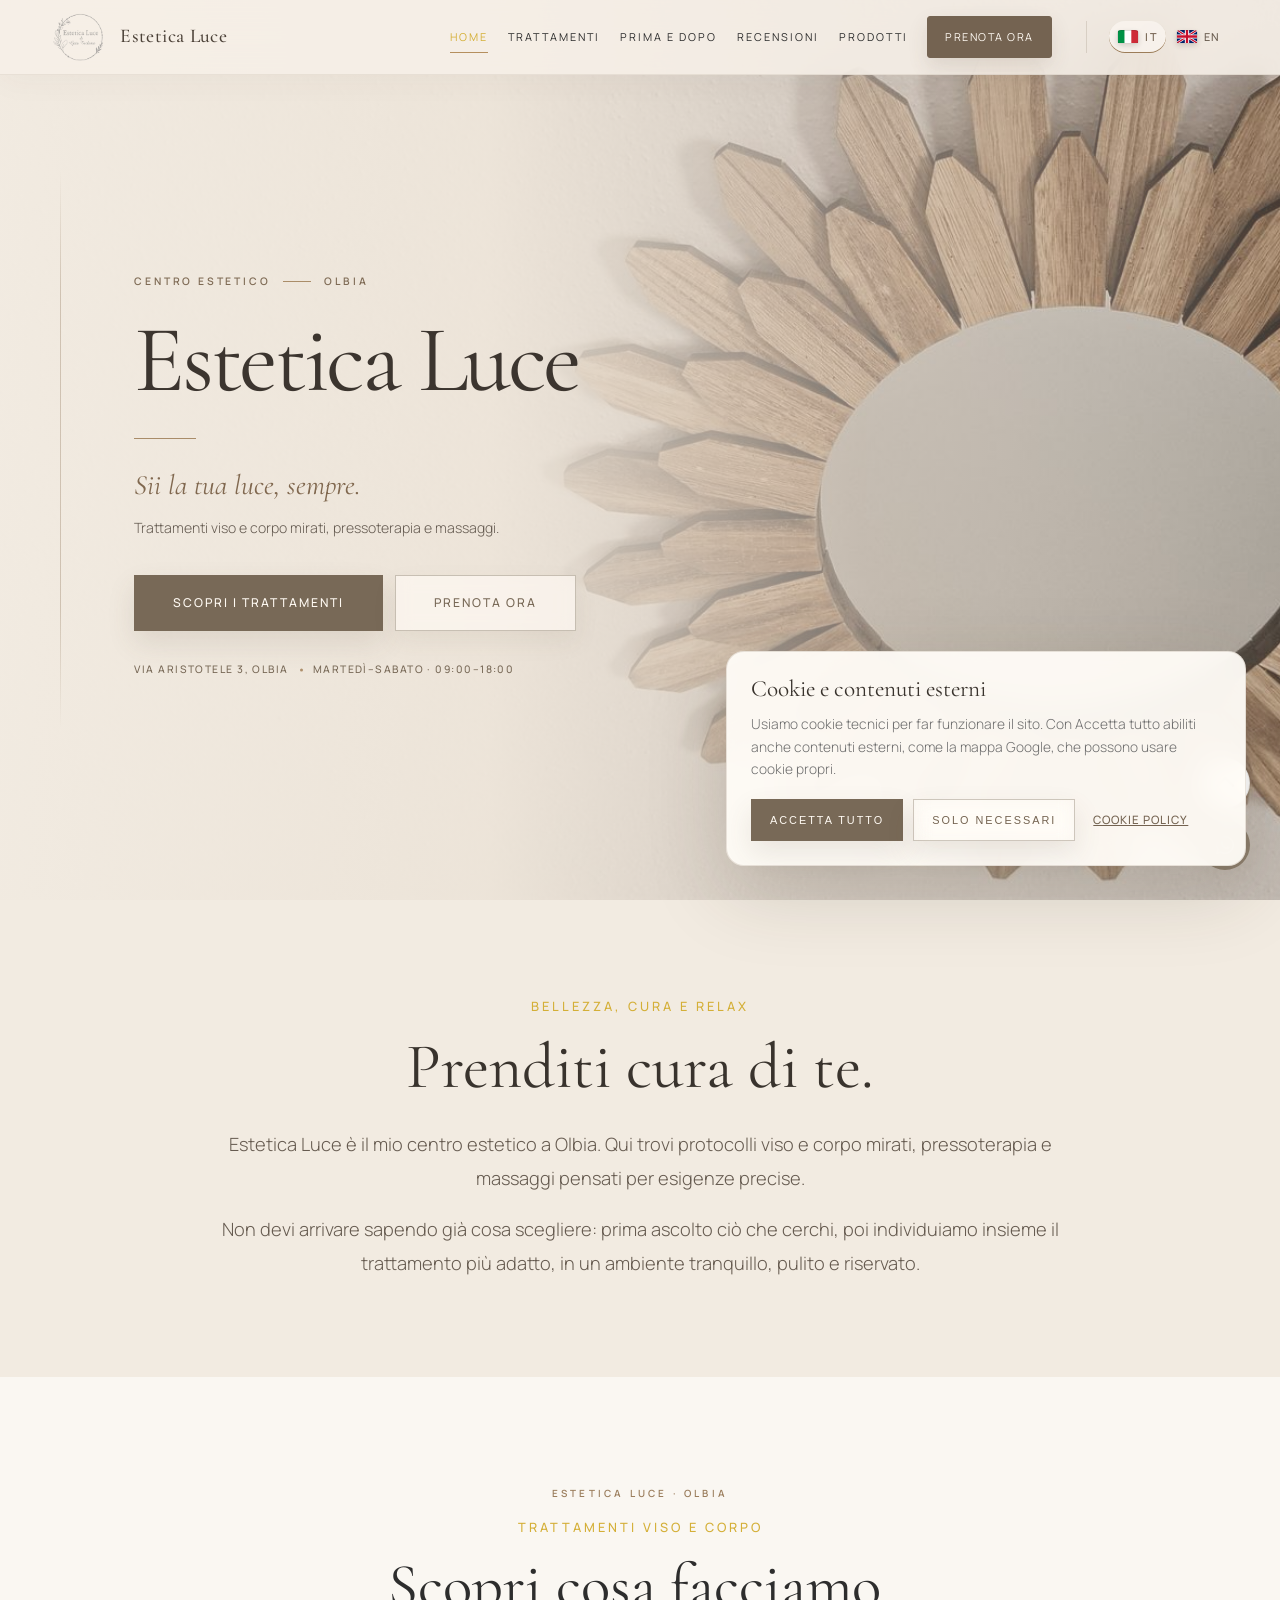
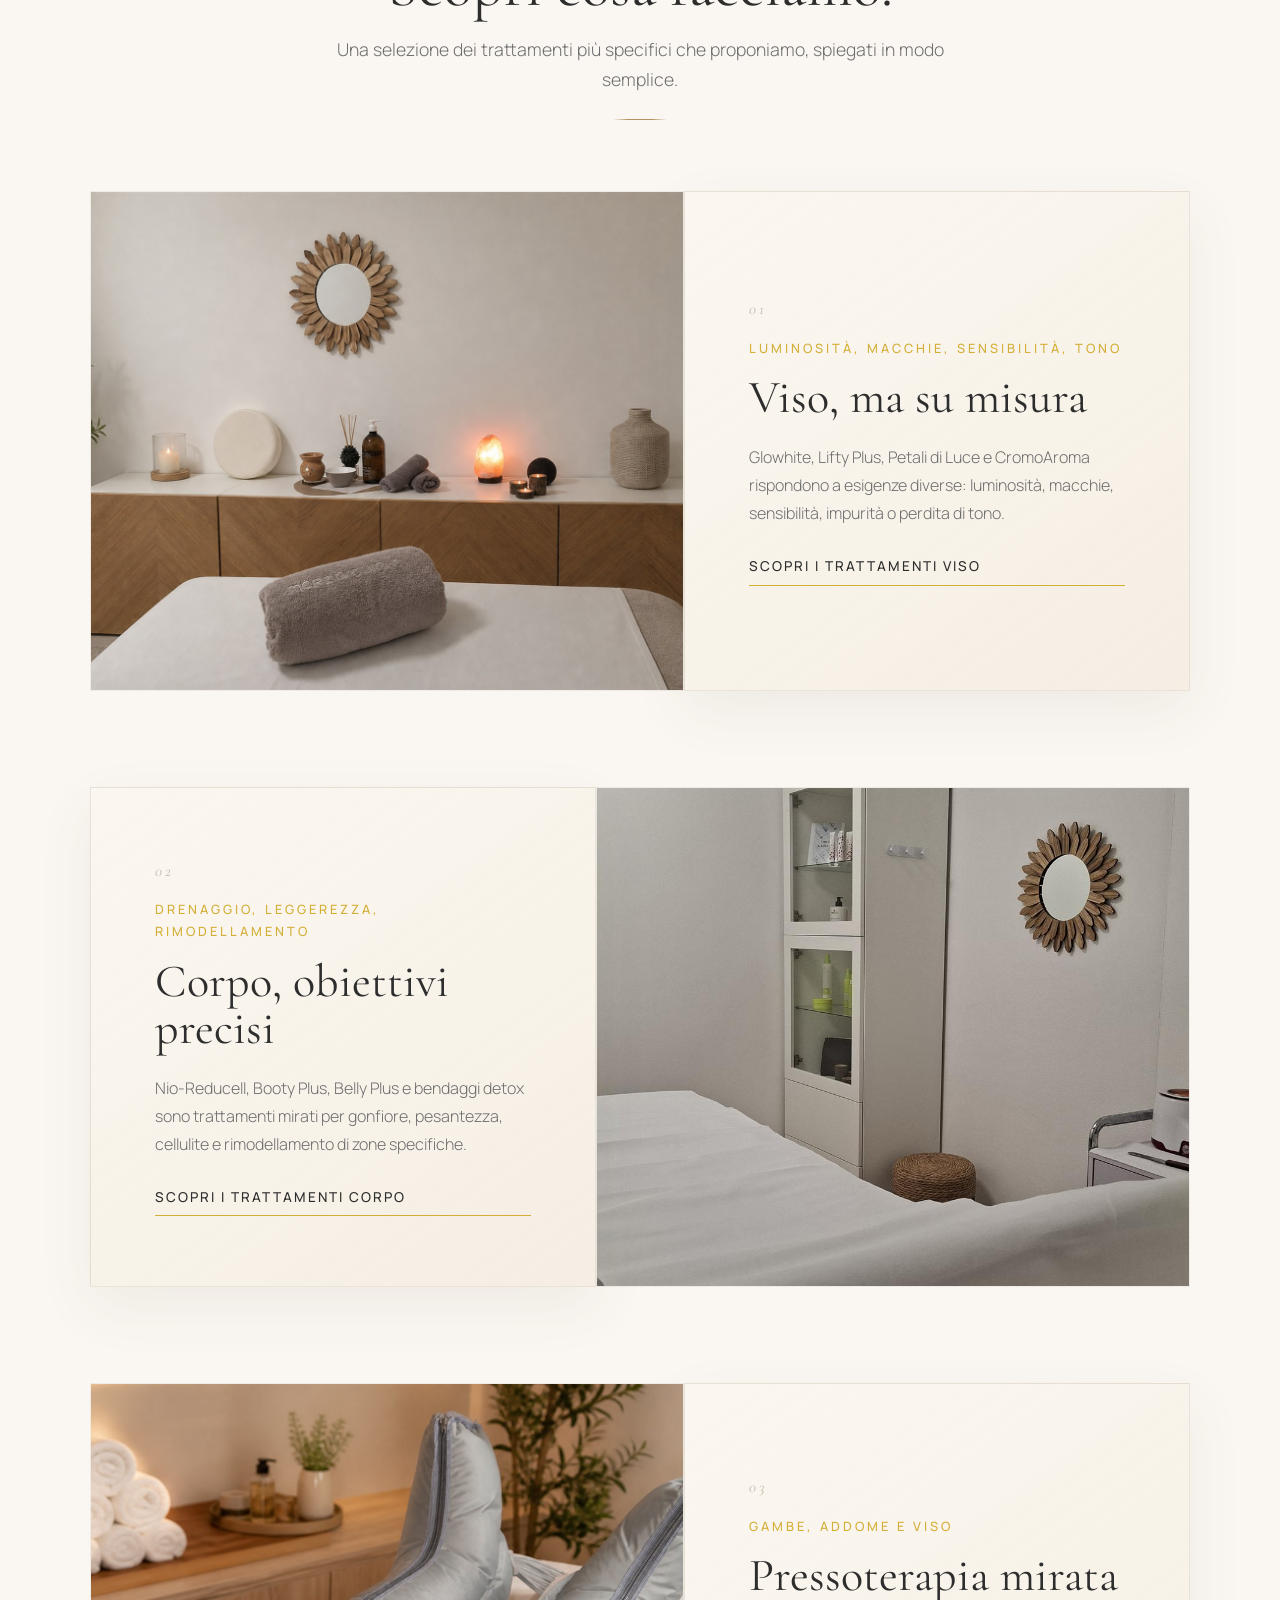
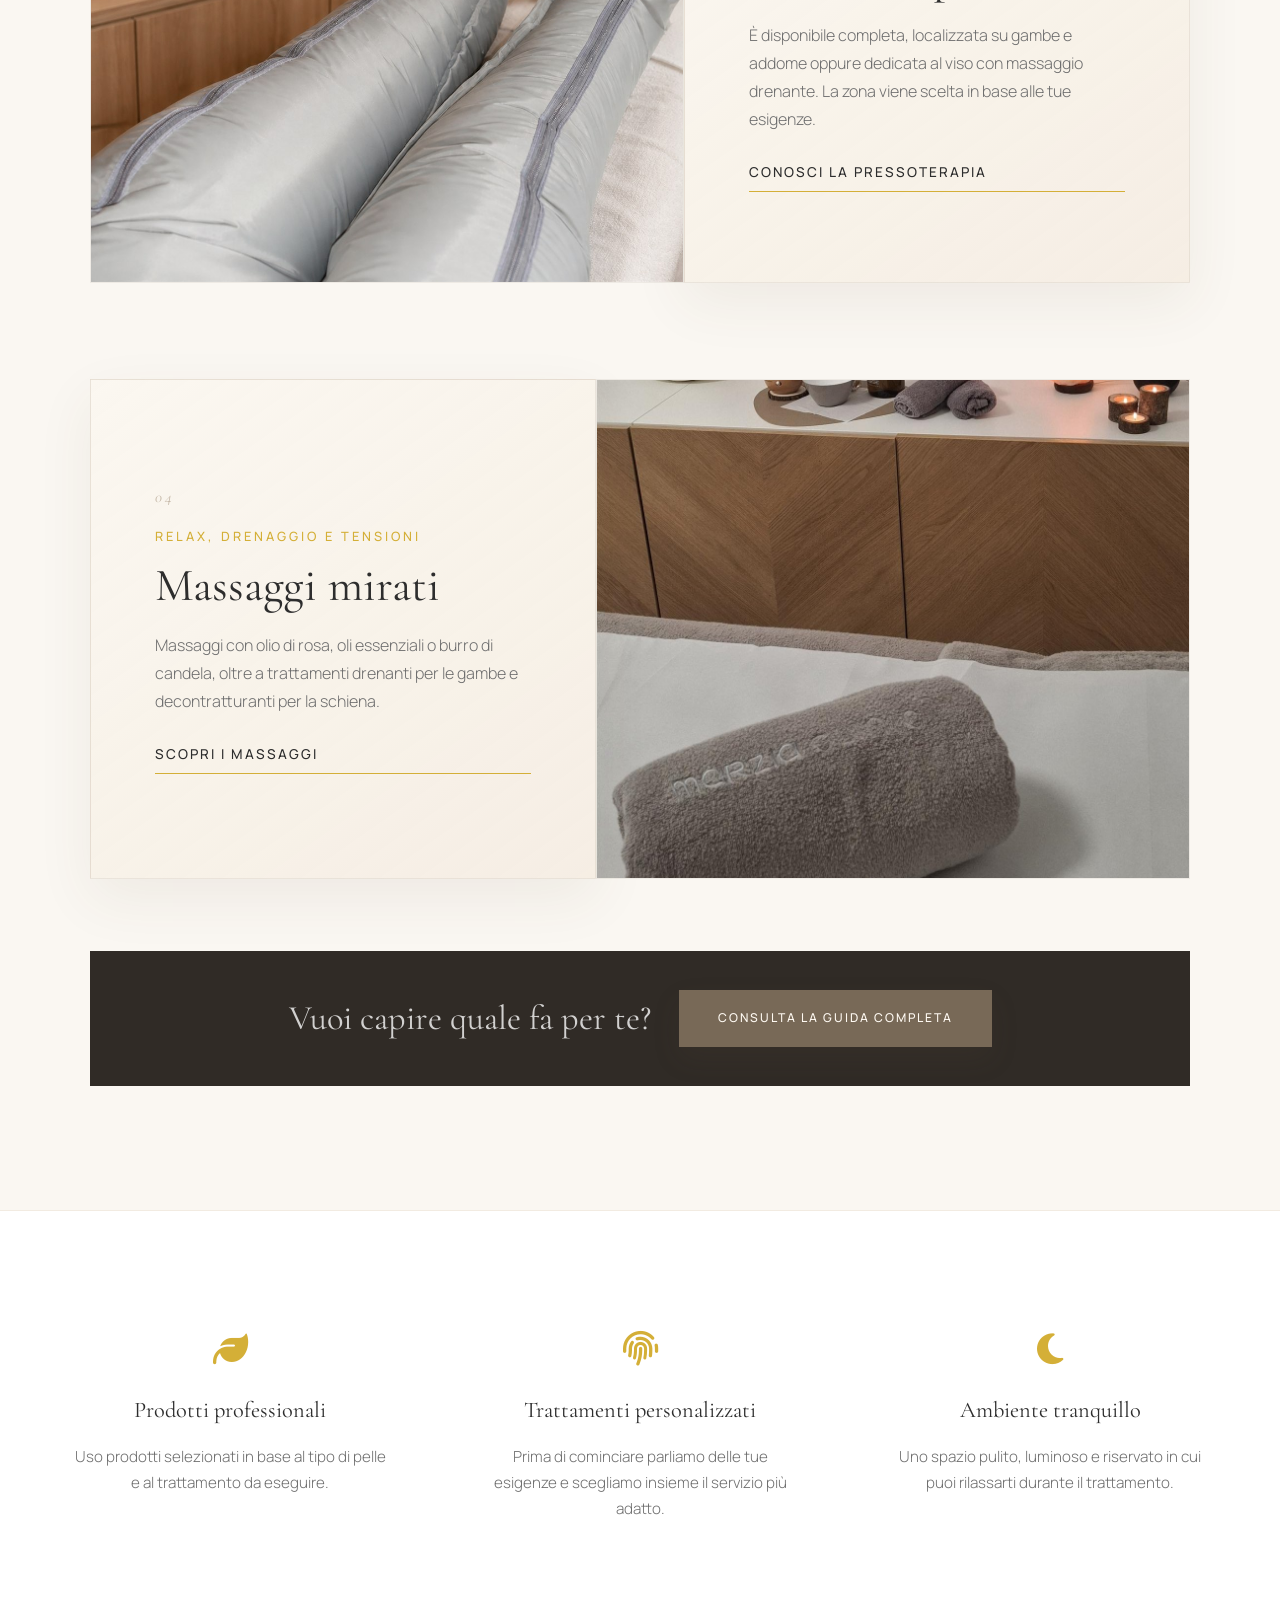
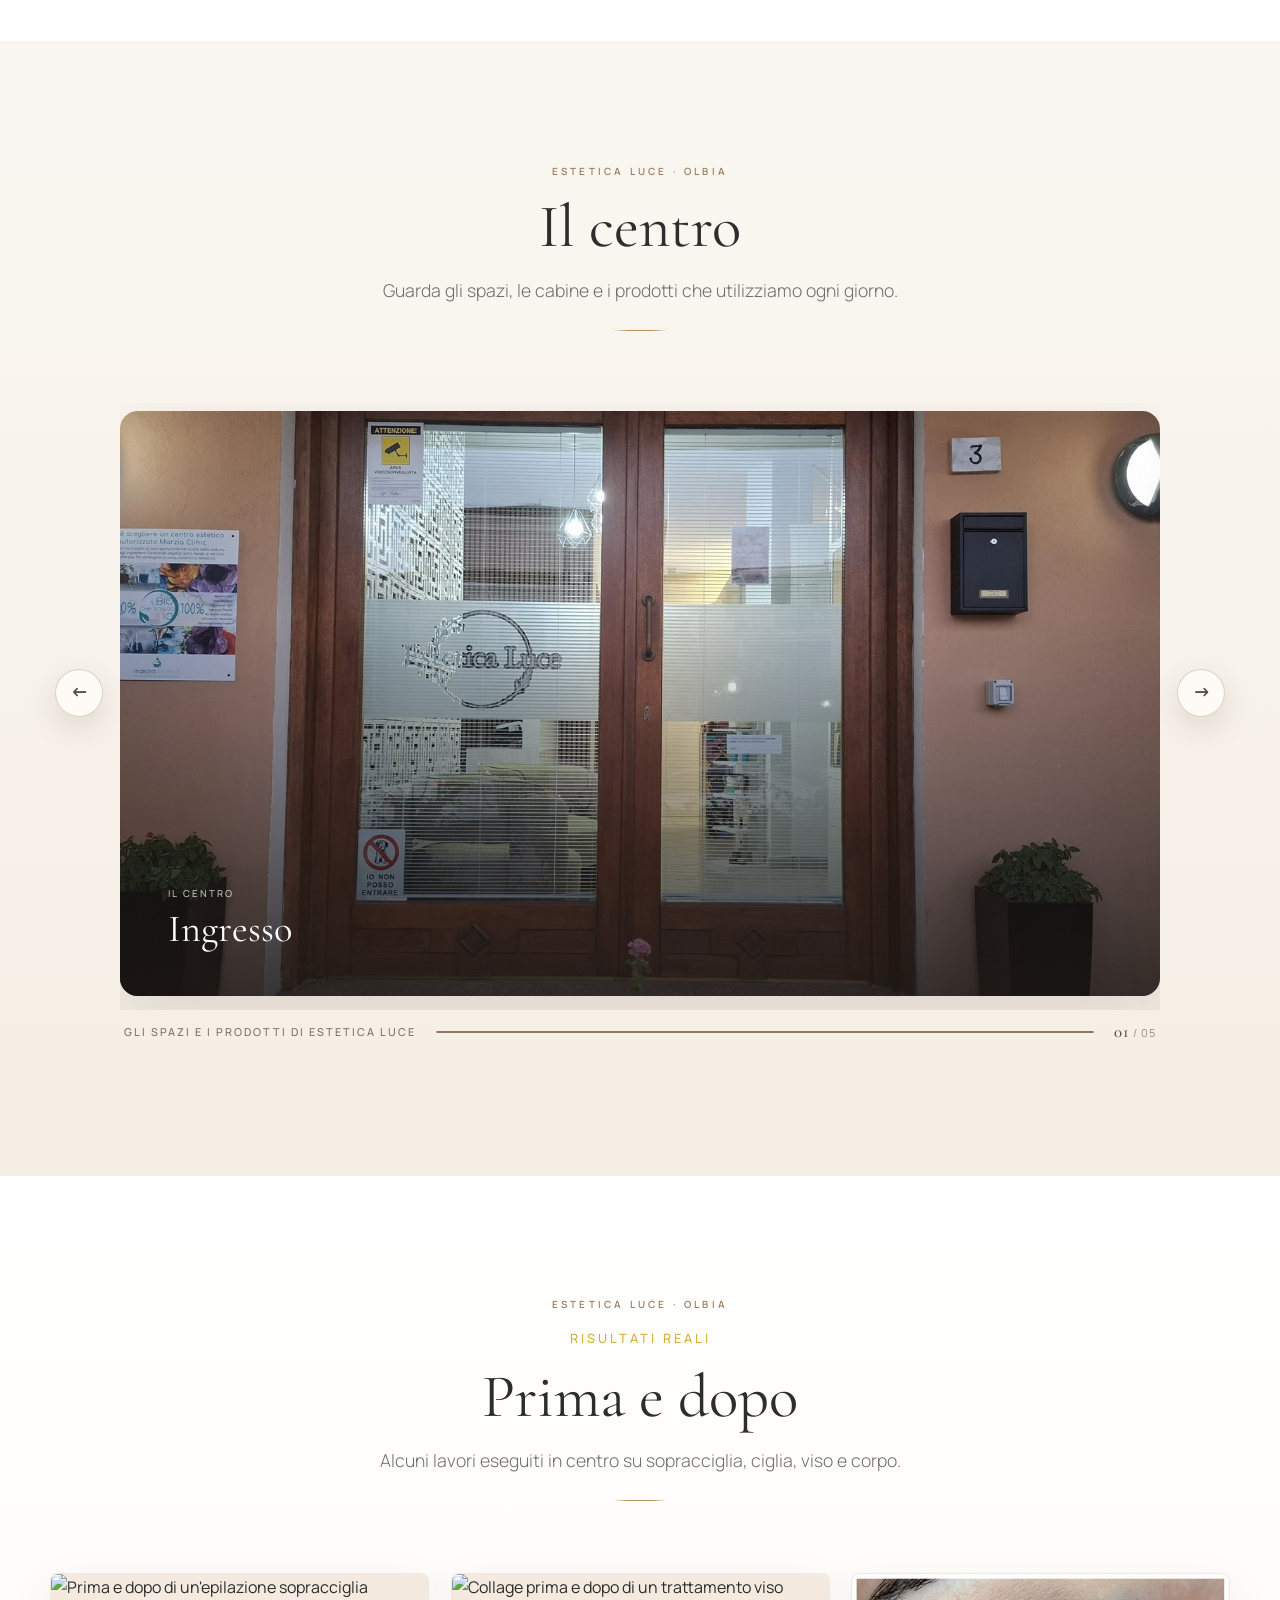
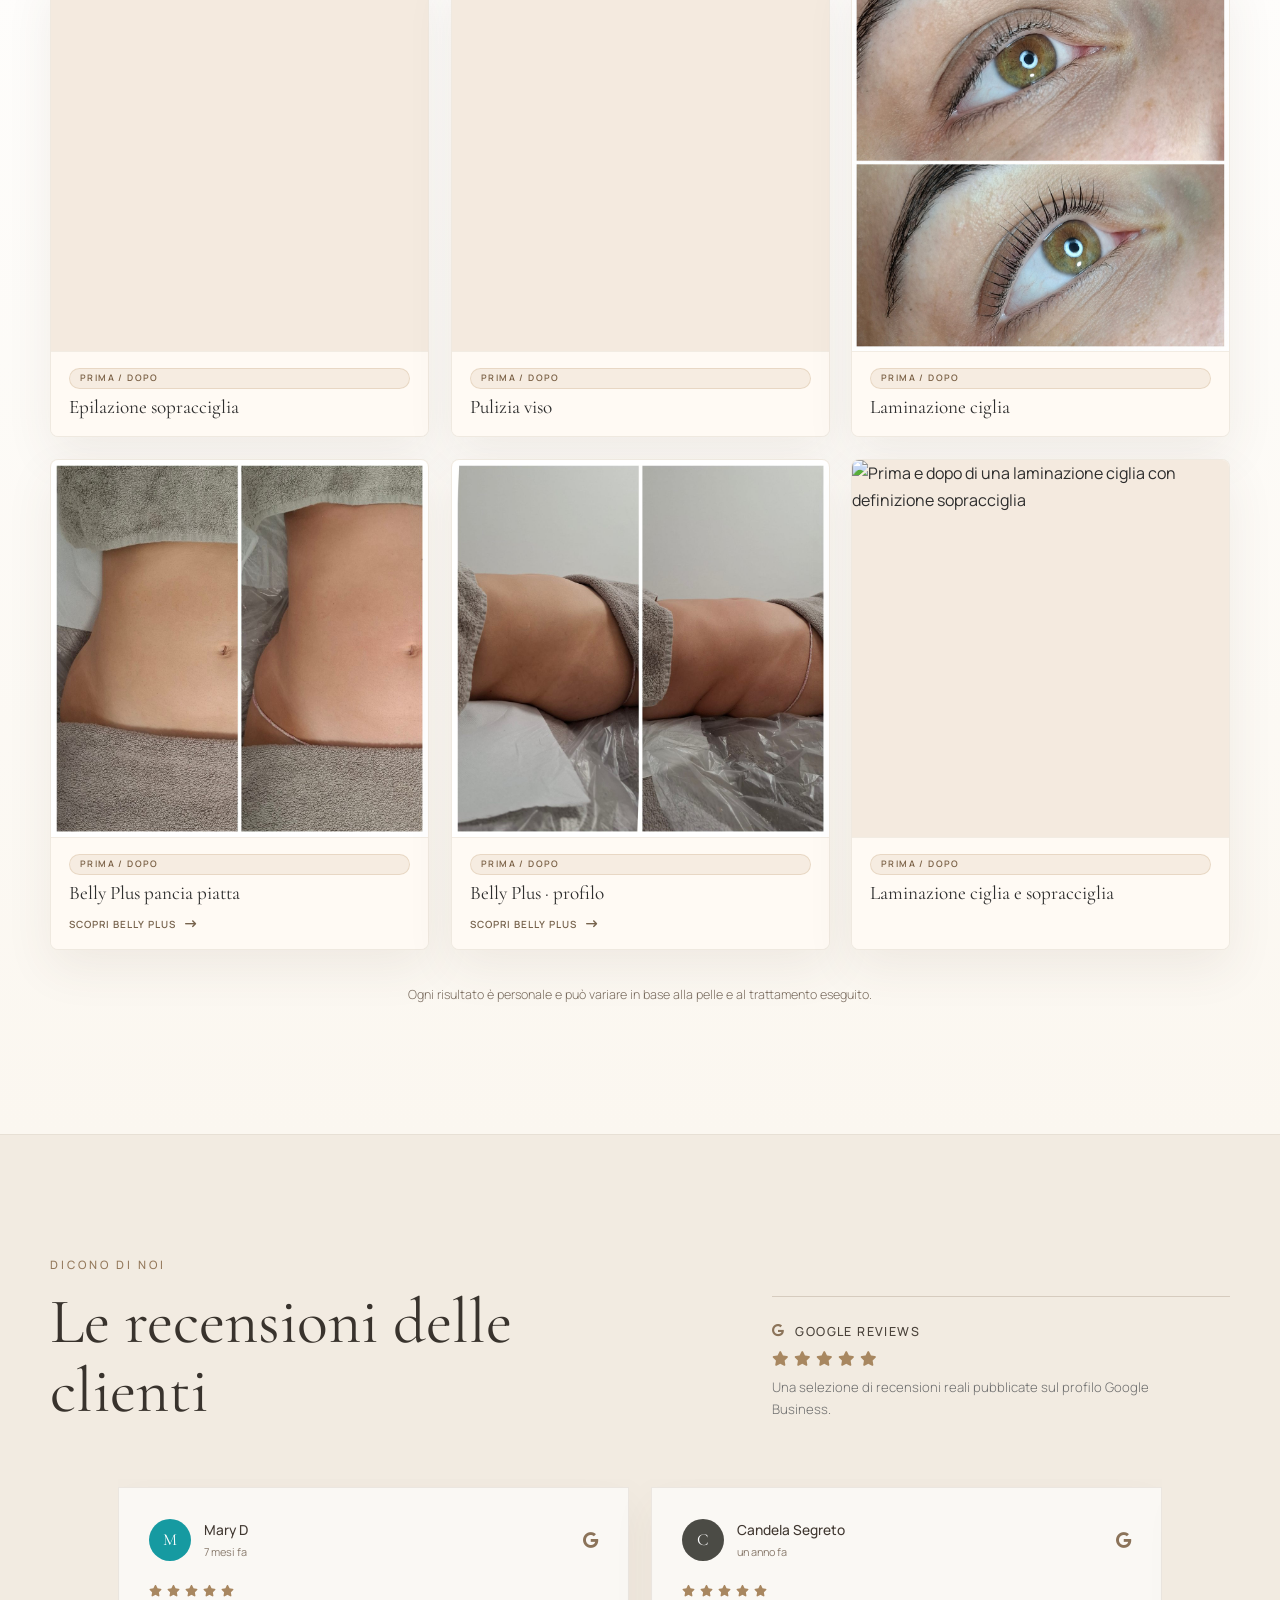
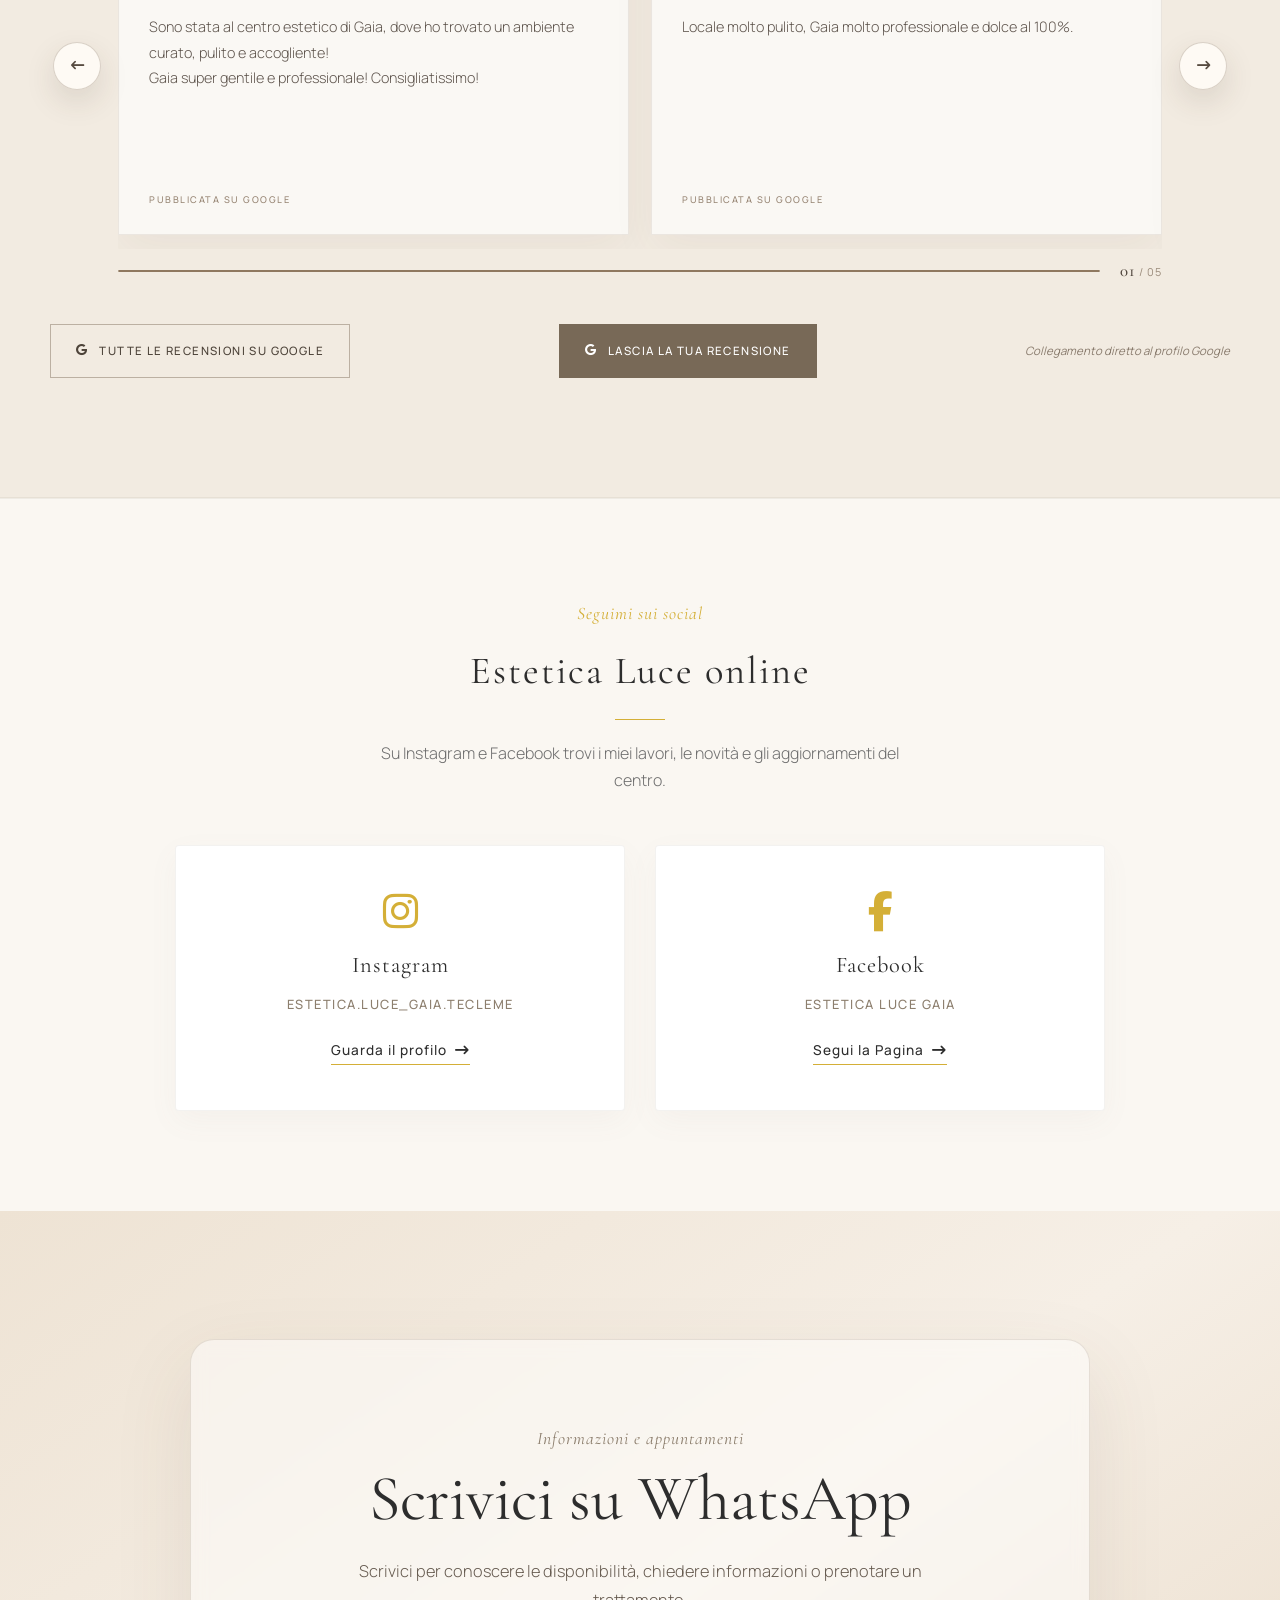
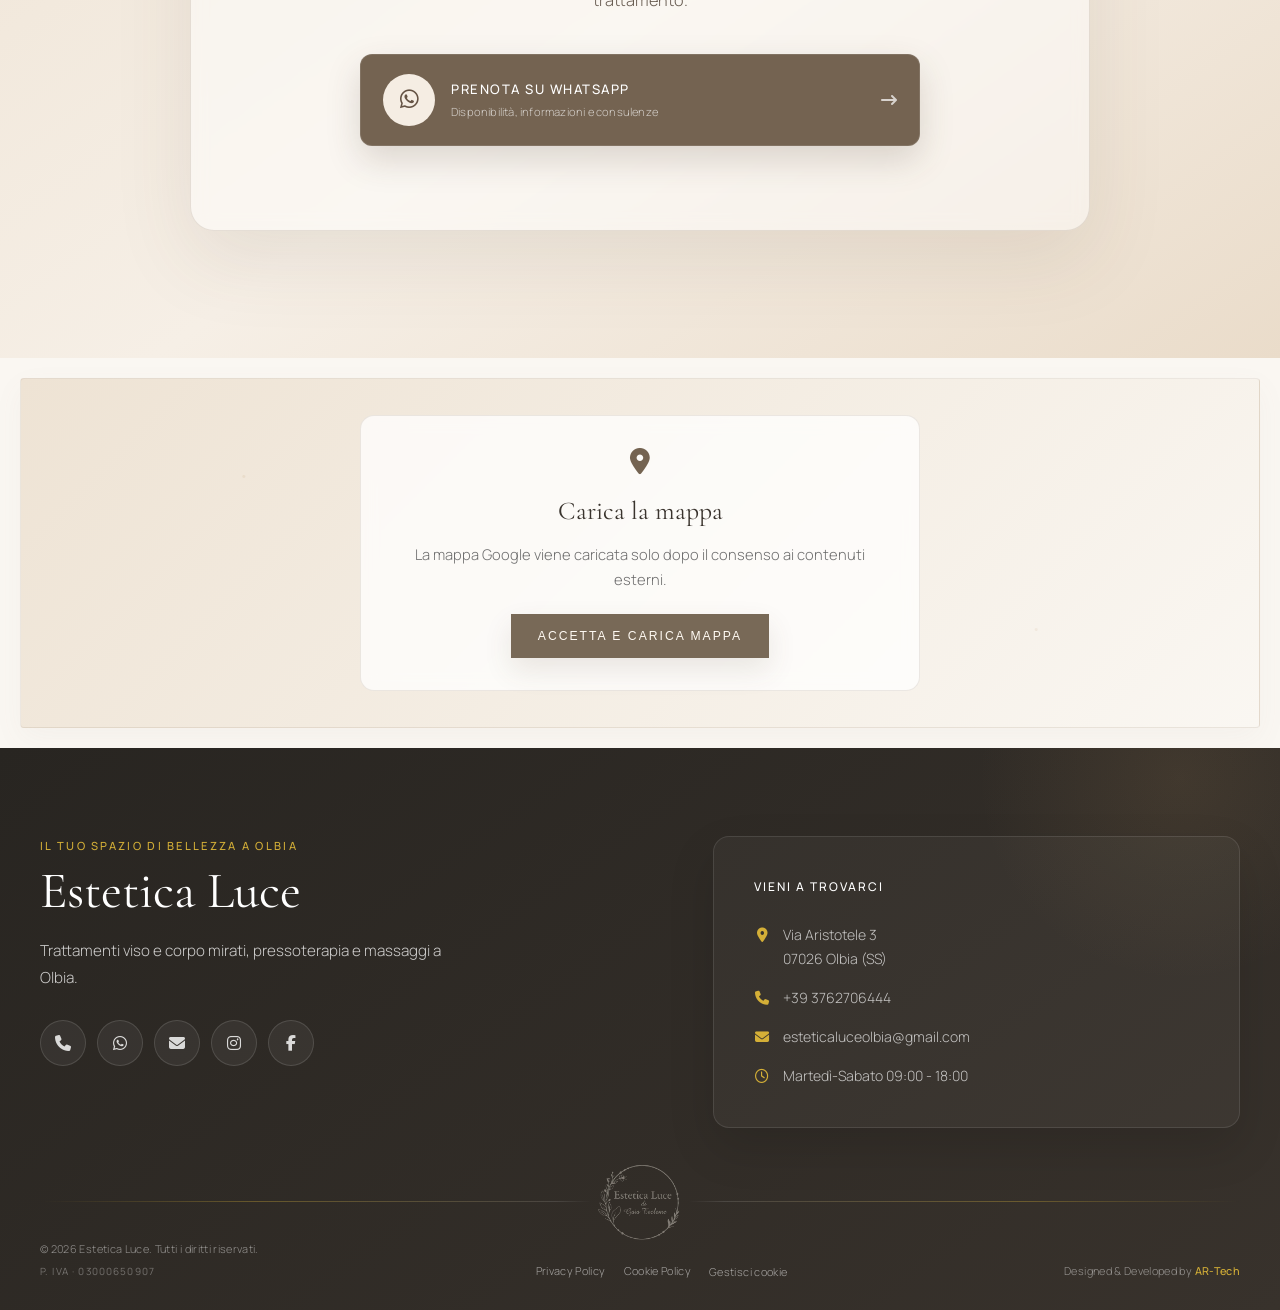
==== commit ca84d07f: "Mostra logo durante le transizioni" ====
--- a/index.html
+++ b/index.html
@@ -140,7 +140,7 @@
         }
     </script>
     <link rel="stylesheet" href="assets/vendor/fontawesome/css/all.css">
-    <link rel="stylesheet" href="assets/style/style.css?v=20260807-1">
+    <link rel="stylesheet" href="assets/style/style.css?v=20260807-2">
 </head>
 
 <body>
--- a/assets/style/style.css
+++ b/assets/style/style.css
@@ -70,30 +70,75 @@
     color: var(--dark-text);
     line-height: 1.7;
     overflow-x: hidden;
-    opacity: 1;
-    transition: opacity 180ms cubic-bezier(0.4, 0, 0.2, 1);
     -webkit-font-smoothing: antialiased;
 }
 
+body::before,
+body::after {
+    content: '';
+    position: fixed;
+    opacity: 0;
+    visibility: hidden;
+    pointer-events: none;
+}
+
+body::before {
+    inset: 0;
+    z-index: 9998;
+    background-color: var(--bg-cream);
+    transition: opacity 180ms cubic-bezier(0.4, 0, 0.2, 1), visibility 0s linear 180ms;
+}
+
+body::after {
+    top: 50%;
+    left: 50%;
+    z-index: 9999;
+    width: clamp(96px, 11vw, 138px);
+    aspect-ratio: 1309 / 1201;
+    background: url('../img/logo-estetica-luce-transparent.png') center / contain no-repeat;
+    transform: translate(-50%, -50%) scale(0.97);
+    transition: opacity 140ms ease, transform 180ms cubic-bezier(0.22, 1, 0.36, 1), visibility 0s linear 180ms;
+}
+
 @media (prefers-reduced-motion: no-preference) {
-    body {
-        animation: site-page-enter 220ms cubic-bezier(0.22, 1, 0.36, 1) both;
-    }
-
-    body.is-navigation-fading {
+    body::before {
+        animation: site-transition-reveal 240ms cubic-bezier(0.22, 1, 0.36, 1) both;
+    }
+
+    body::after {
+        animation: site-logo-reveal 220ms cubic-bezier(0.22, 1, 0.36, 1) both;
+    }
+
+    body.is-navigation-fading::before,
+    body.is-navigation-fading::after {
         animation: none;
-        opacity: 0;
-        pointer-events: none;
-    }
-}
-
-@keyframes site-page-enter {
-    from { opacity: 0; }
-    to { opacity: 1; }
+        opacity: 1;
+        visibility: visible;
+        transition-delay: 0s;
+    }
+
+    body.is-navigation-fading::before {
+        pointer-events: auto;
+    }
+
+    body.is-navigation-fading::after {
+        transform: translate(-50%, -50%) scale(1);
+    }
+}
+
+@keyframes site-transition-reveal {
+    from { opacity: 1; visibility: visible; }
+    to { opacity: 0; visibility: hidden; }
+}
+
+@keyframes site-logo-reveal {
+    from { opacity: 1; visibility: visible; transform: translate(-50%, -50%) scale(1); }
+    to { opacity: 0; visibility: hidden; transform: translate(-50%, -50%) scale(0.97); }
 }
 
 @media (prefers-reduced-motion: reduce) {
-    body {
+    body::before,
+    body::after {
         animation: none;
         transition: none;
     }
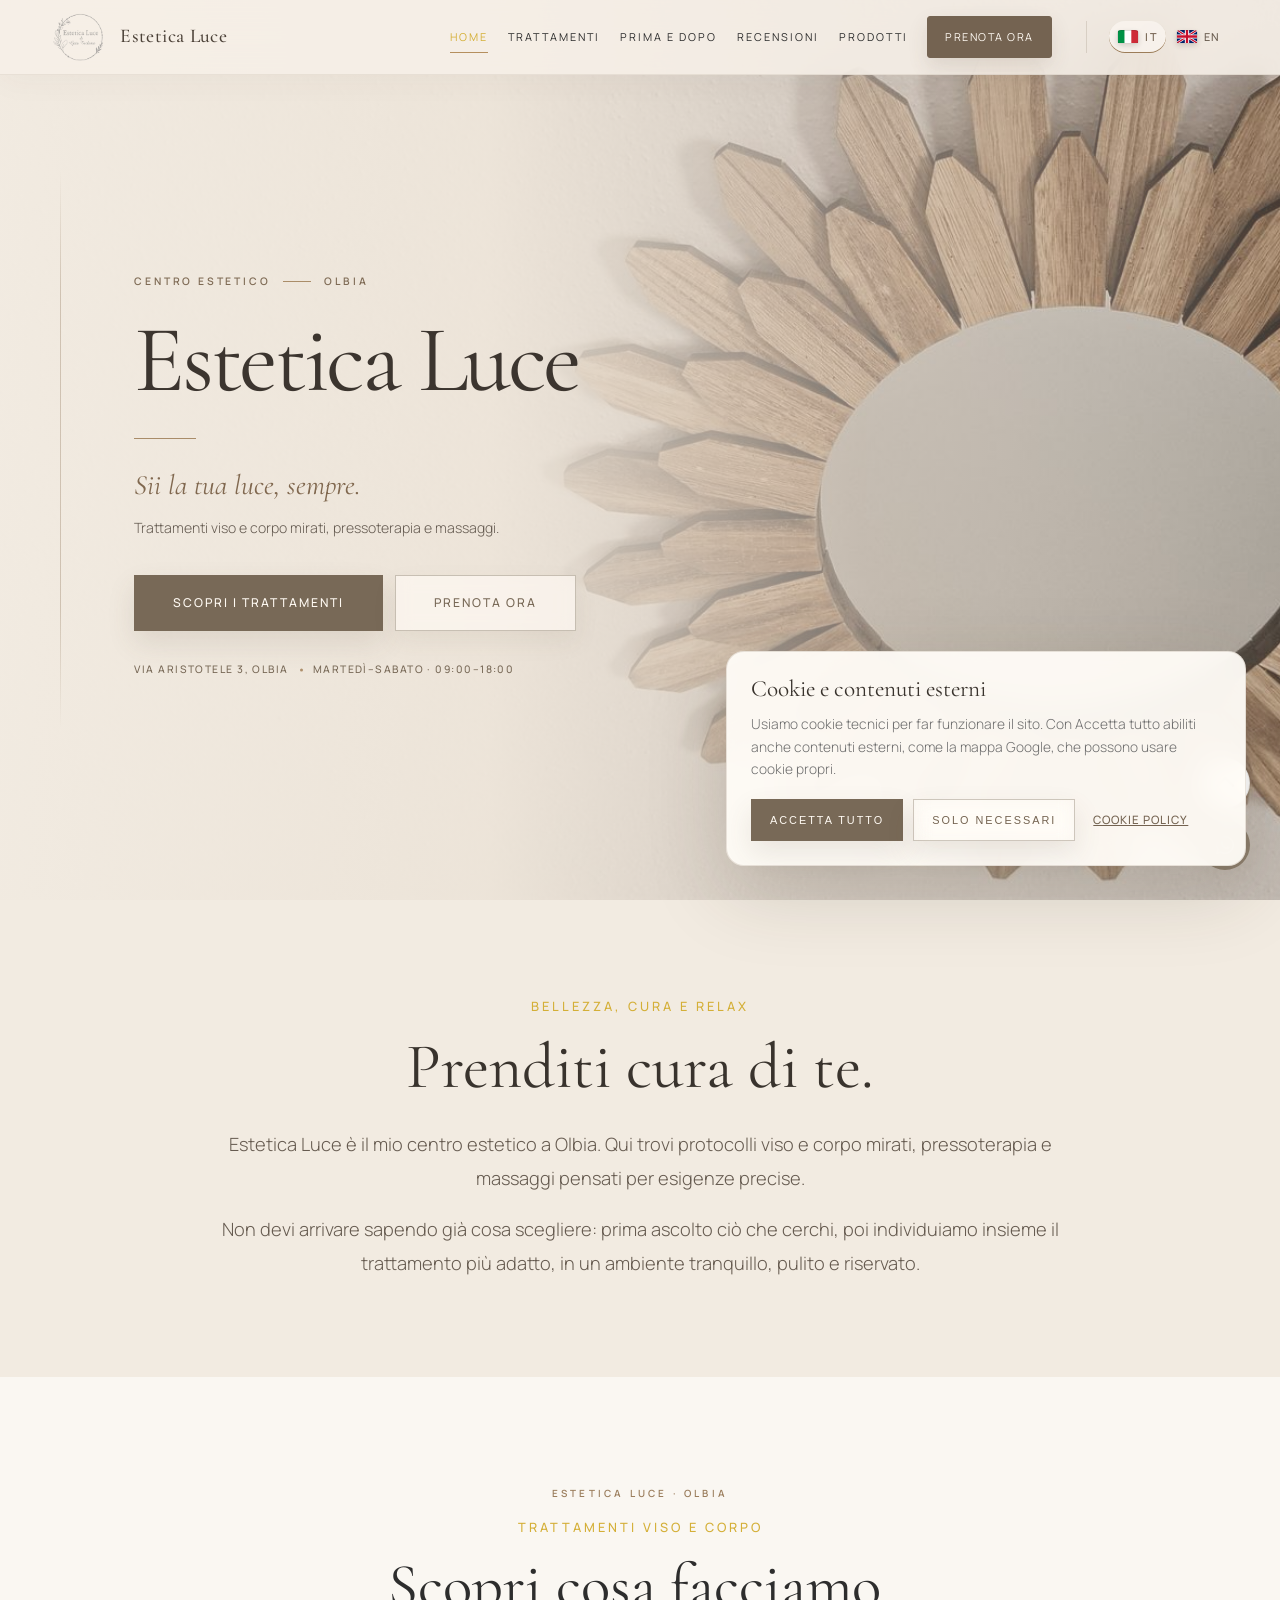
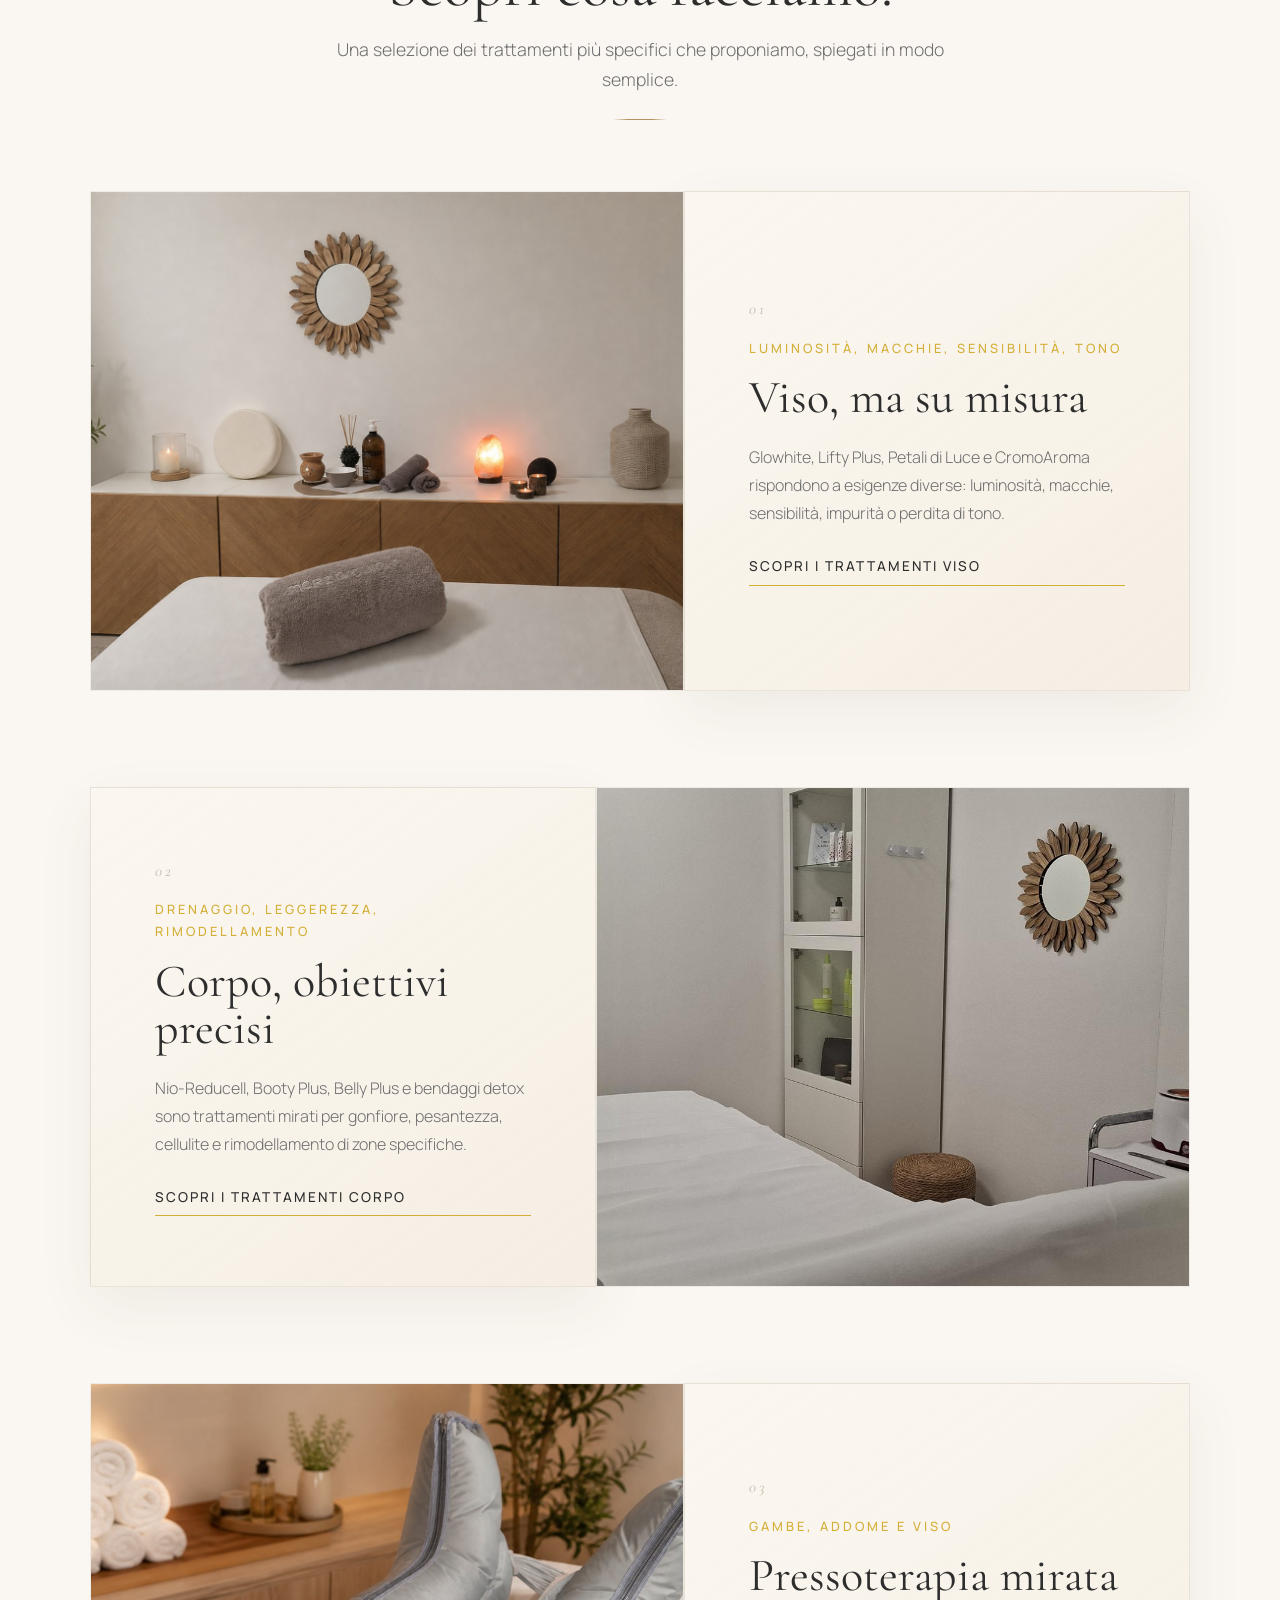
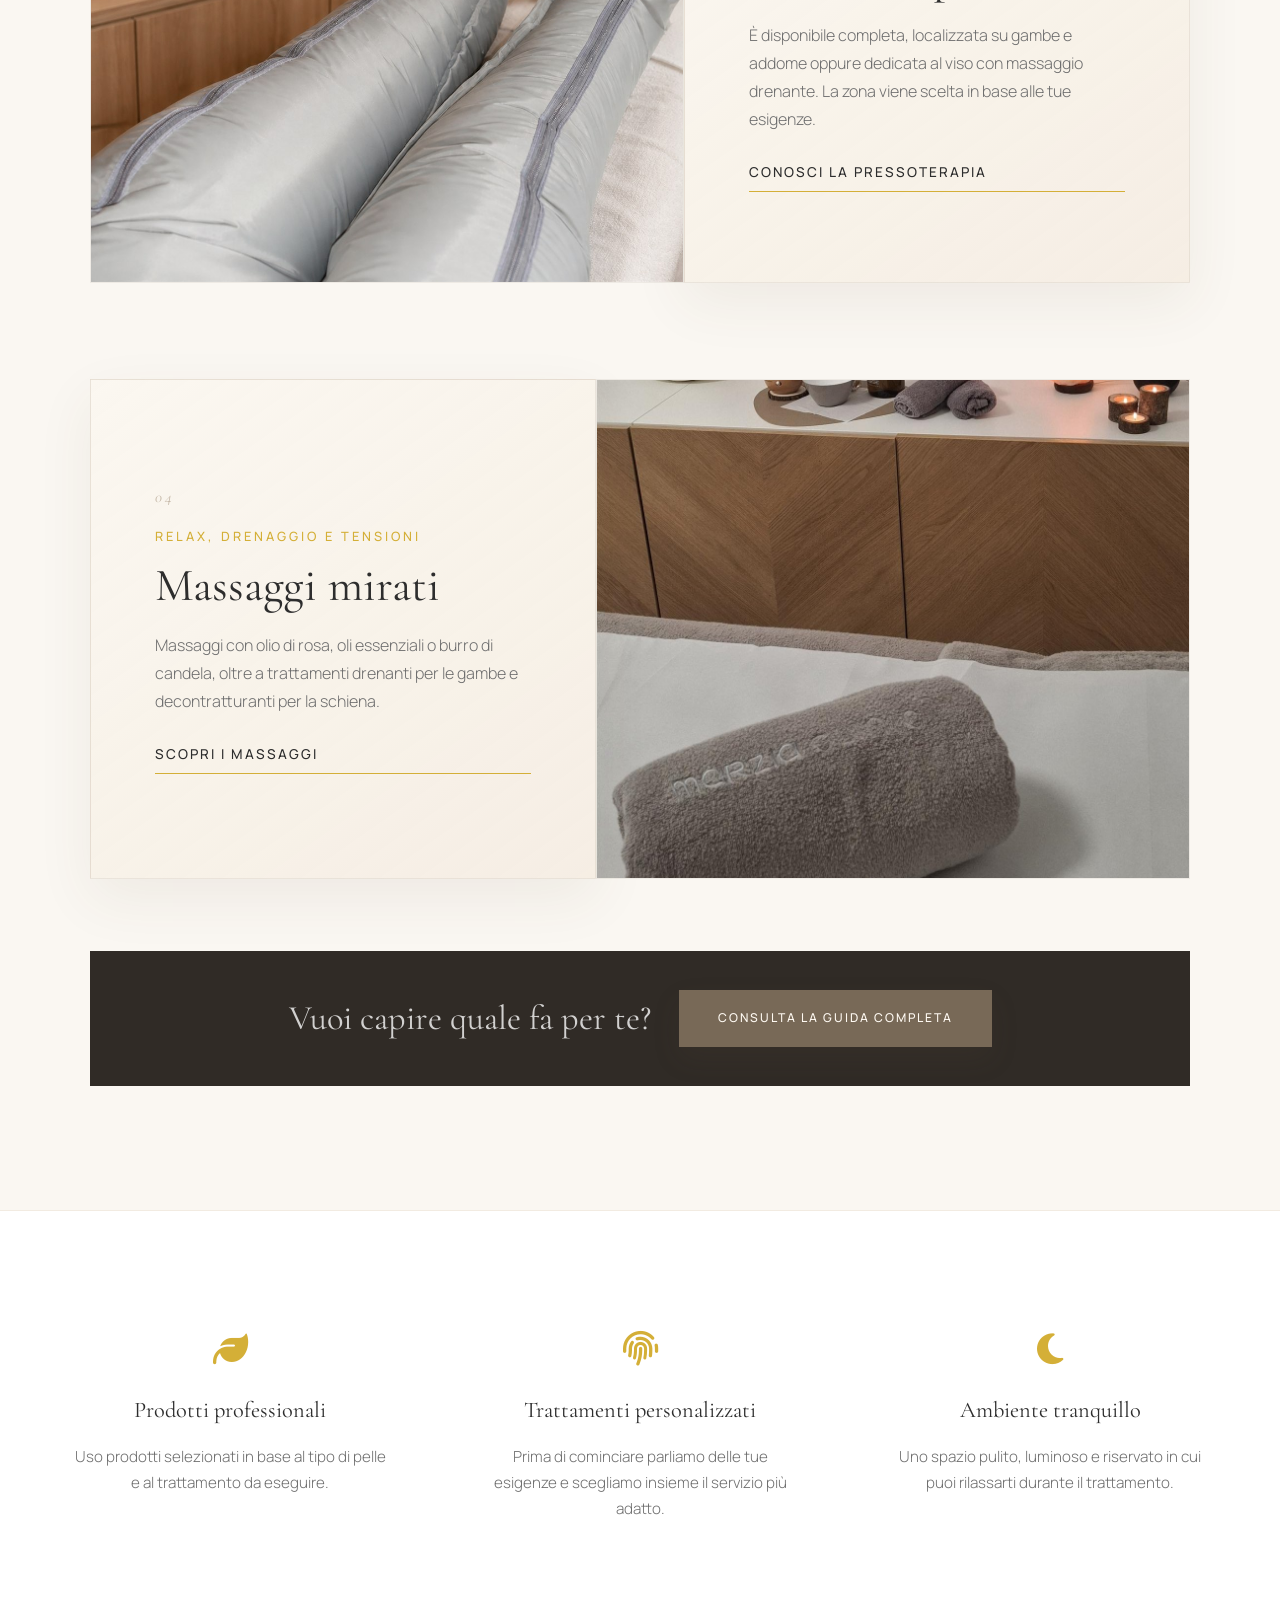
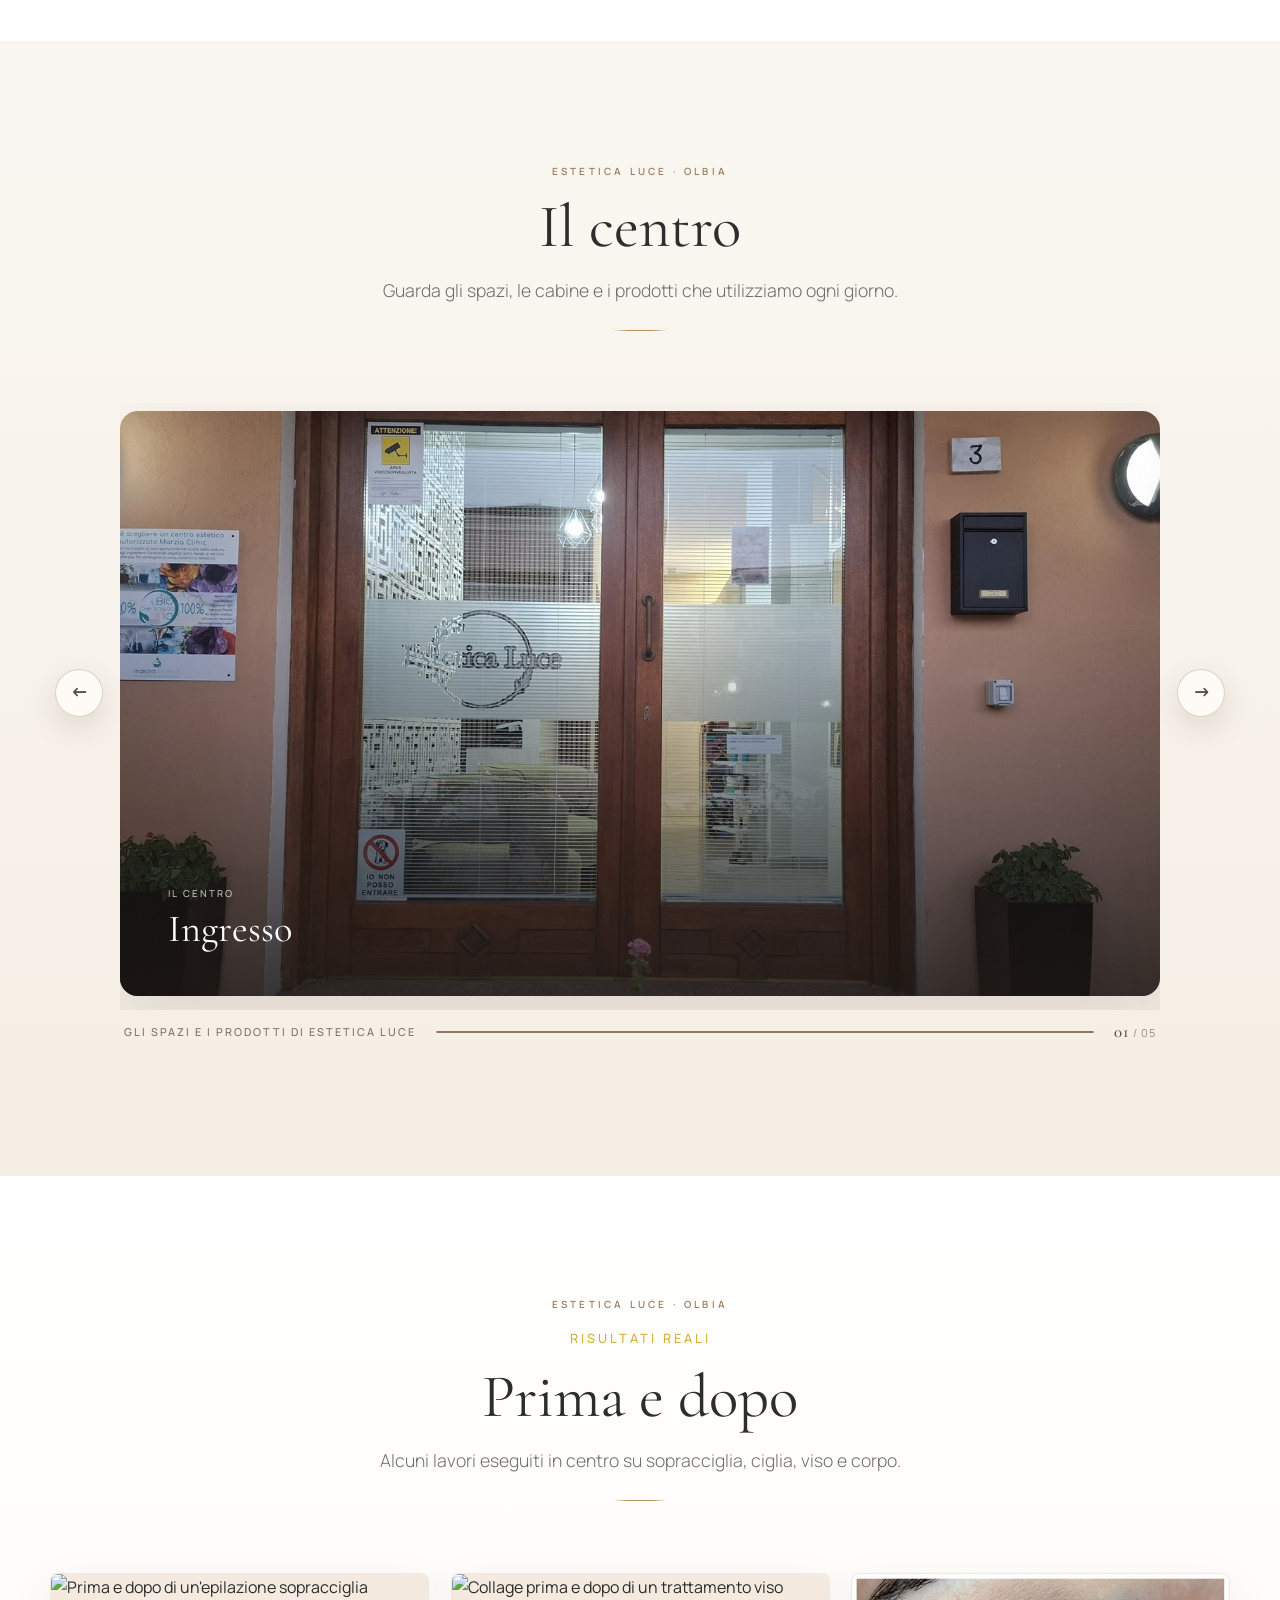
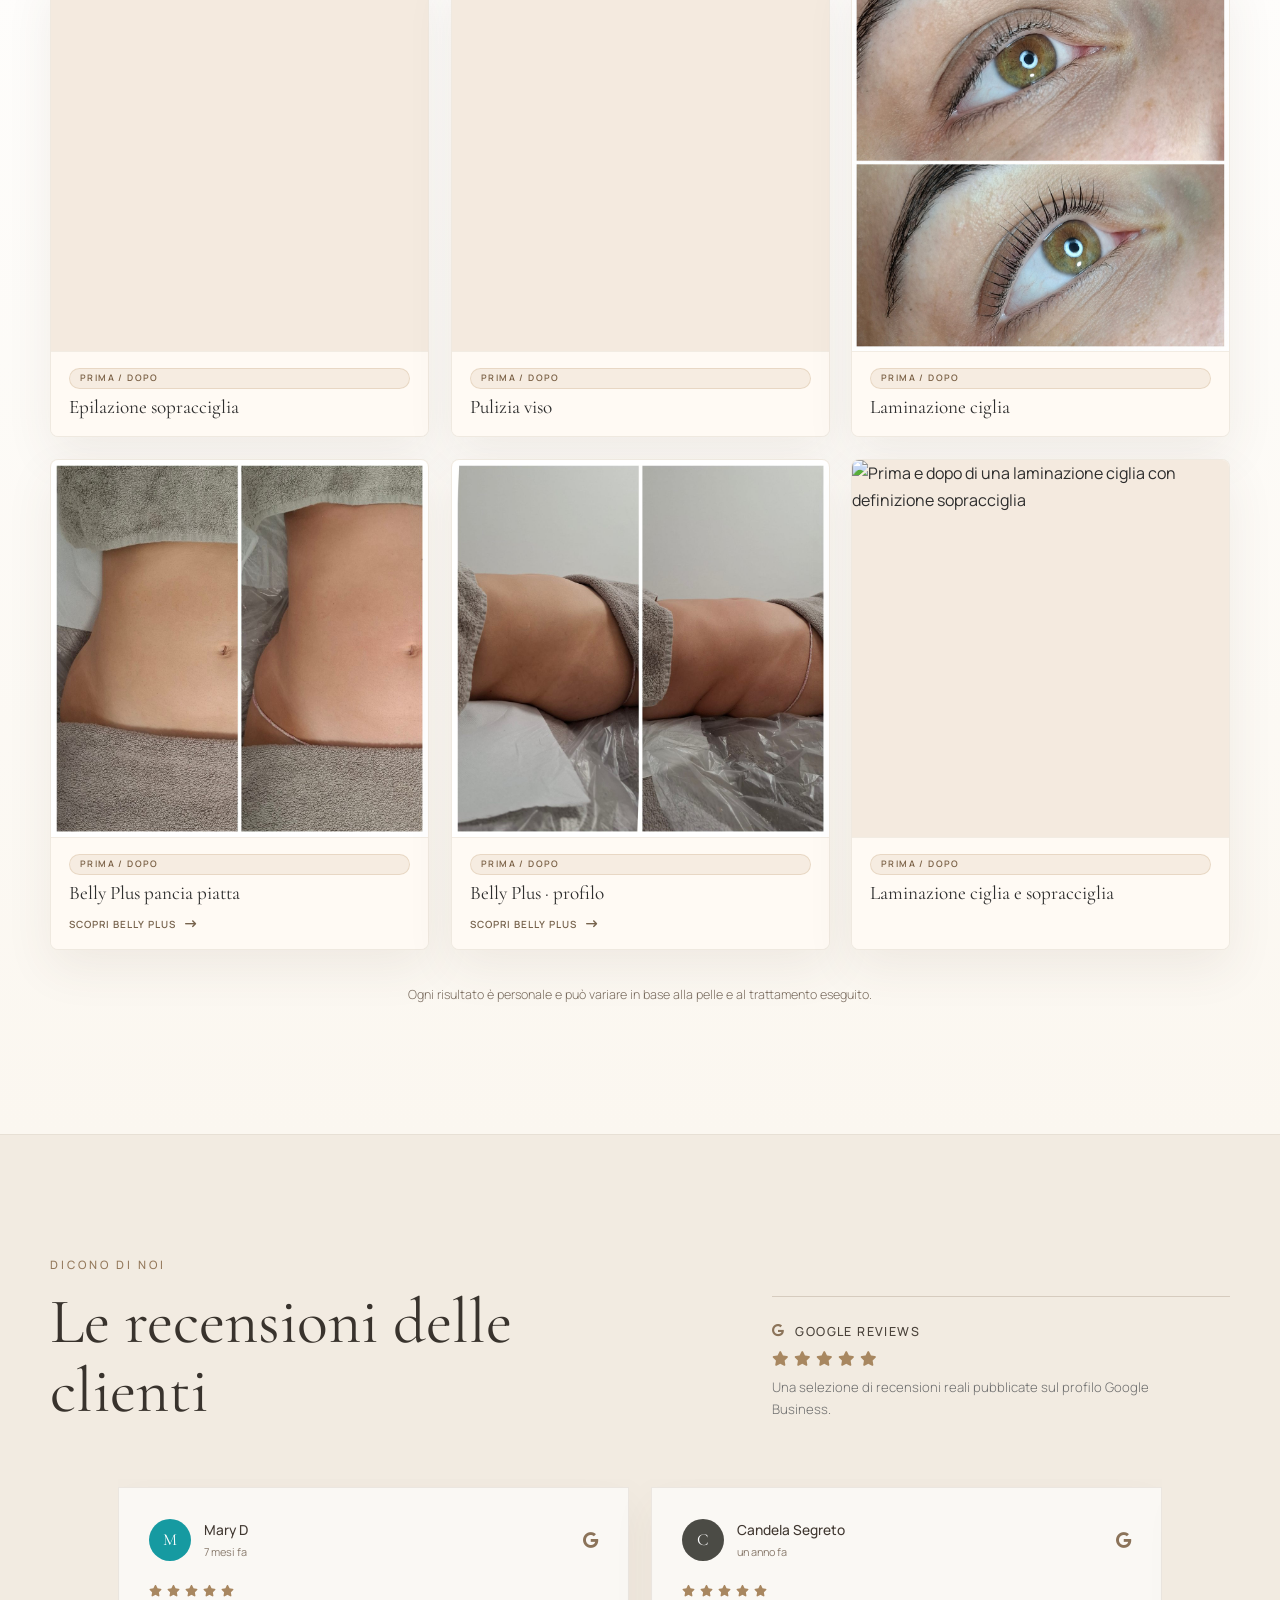
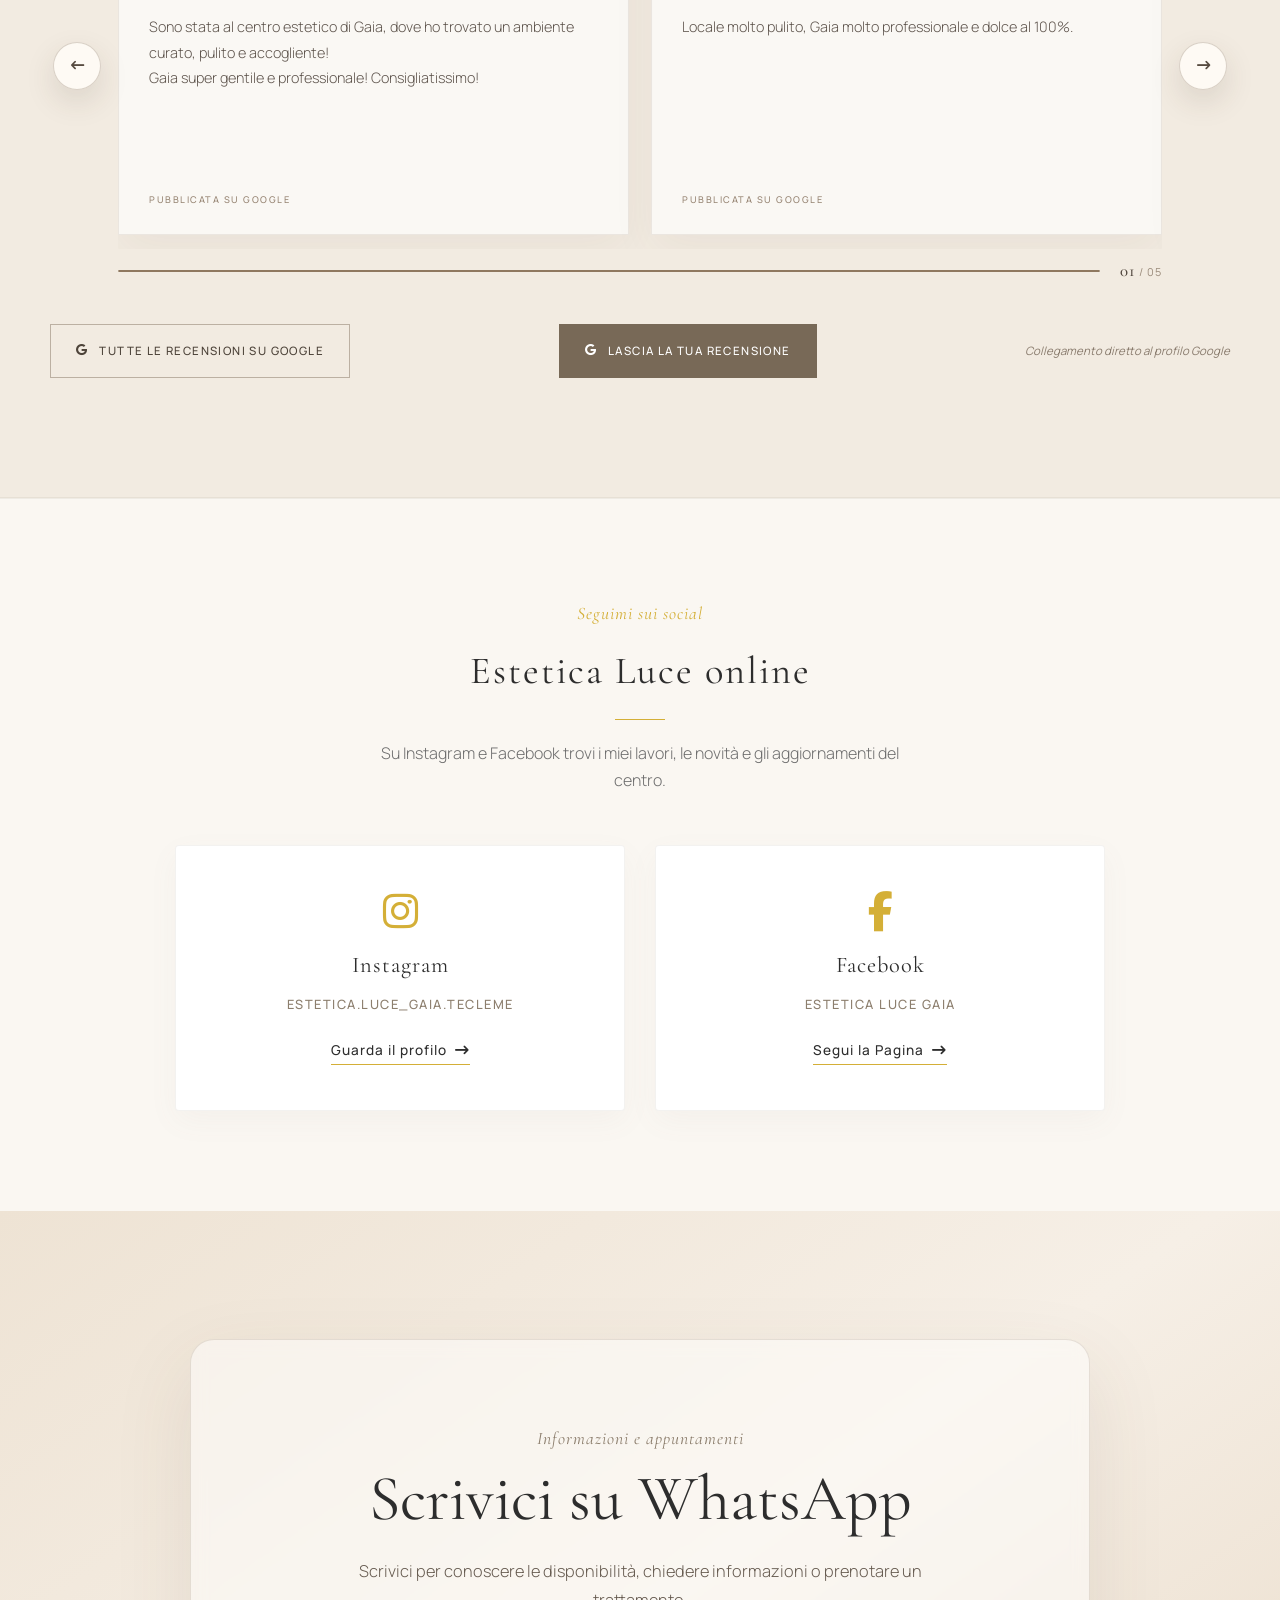
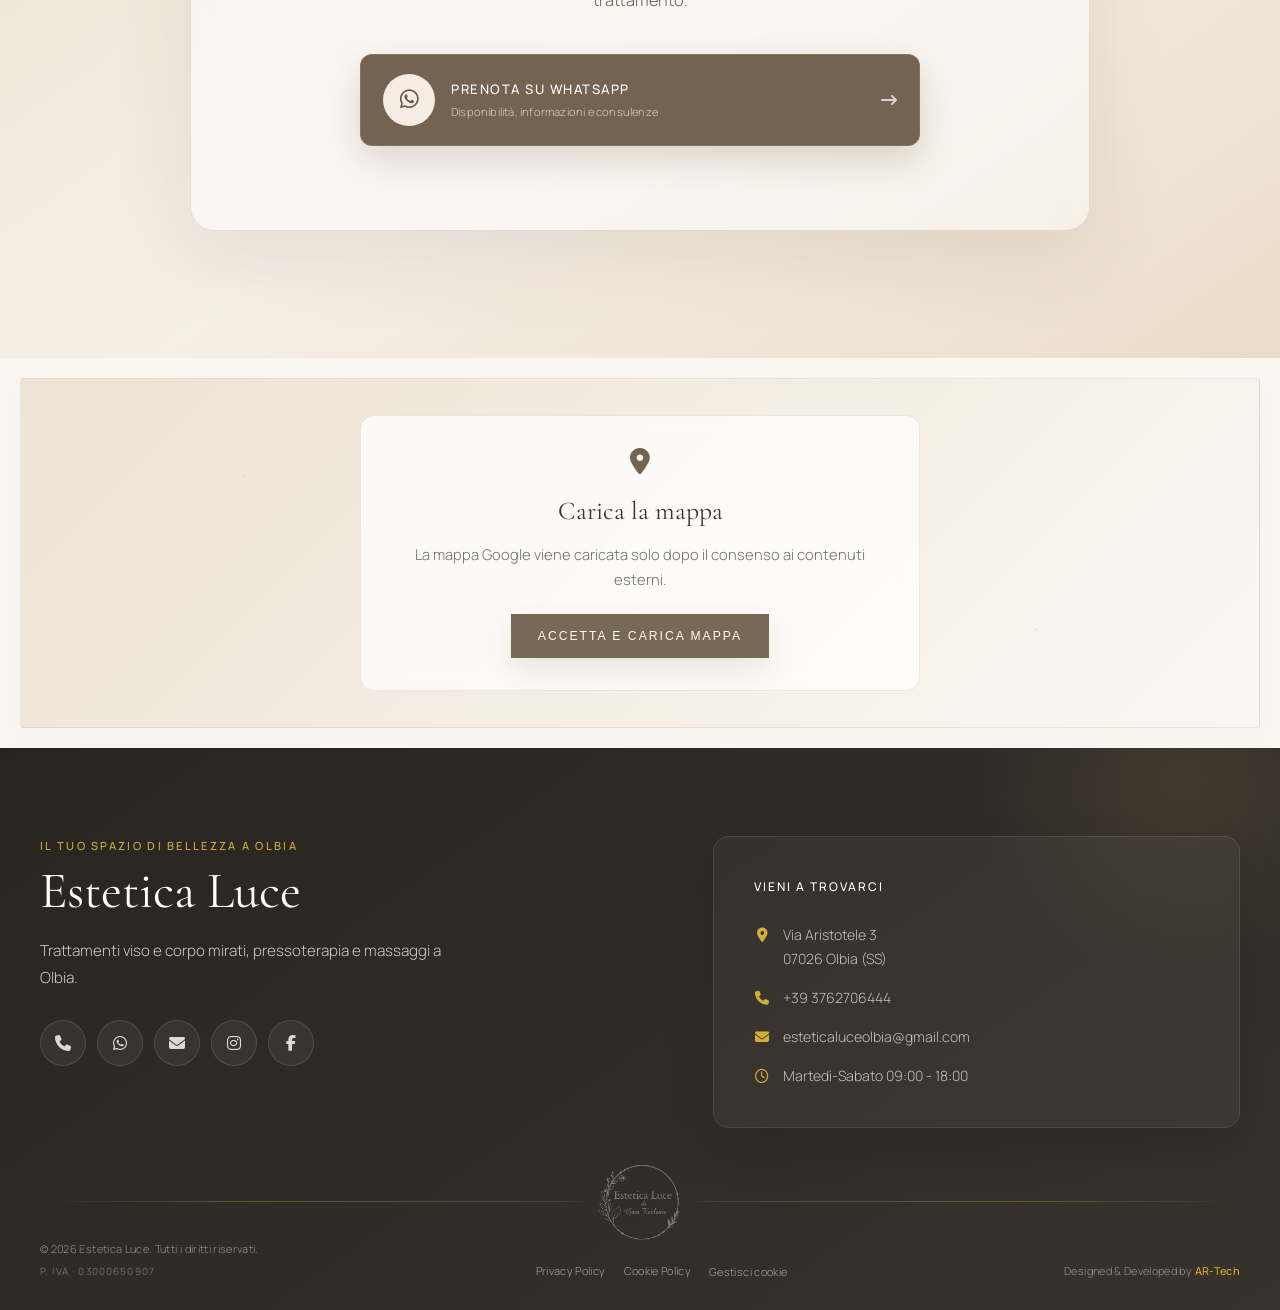
==== commit 7fb39360: "Centra contatti e ingrandisce logo" ====
--- a/index.html
+++ b/index.html
@@ -140,7 +140,7 @@
         }
     </script>
     <link rel="stylesheet" href="assets/vendor/fontawesome/css/all.css">
-    <link rel="stylesheet" href="assets/style/style.css?v=20260807-2">
+    <link rel="stylesheet" href="assets/style/style.css?v=20260807-3">
 </head>
 
 <body>
@@ -698,7 +698,7 @@
         </a>
     </div>
 
-    <script src="assets/script/script.js?v=20260807-1"></script>
+    <script src="assets/script/script.js?v=20260807-2"></script>
 </body>
 
 </html>
--- a/assets/style/style.css
+++ b/assets/style/style.css
@@ -93,7 +93,7 @@
     top: 50%;
     left: 50%;
     z-index: 9999;
-    width: clamp(96px, 11vw, 138px);
+    width: clamp(136px, 16vw, 210px);
     aspect-ratio: 1309 / 1201;
     background: url('../img/logo-estetica-luce-transparent.png') center / contain no-repeat;
     transform: translate(-50%, -50%) scale(0.97);
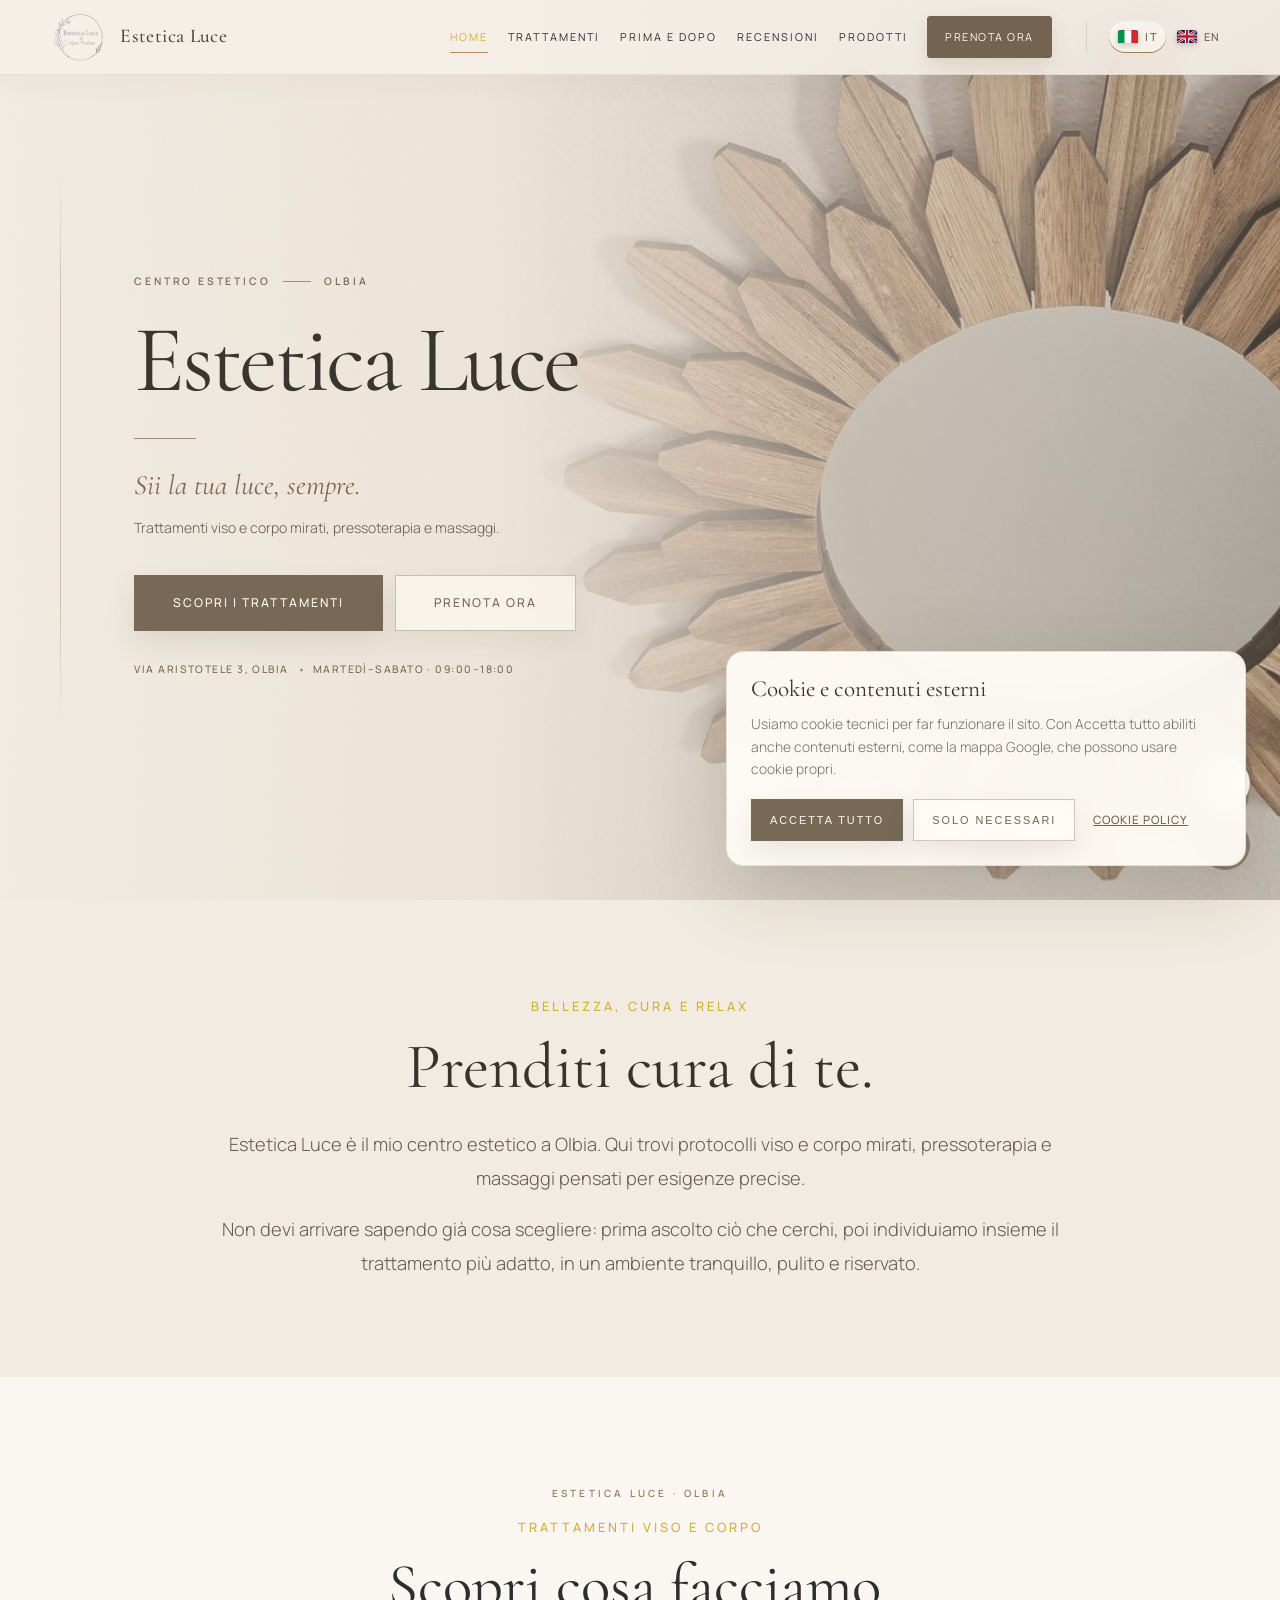
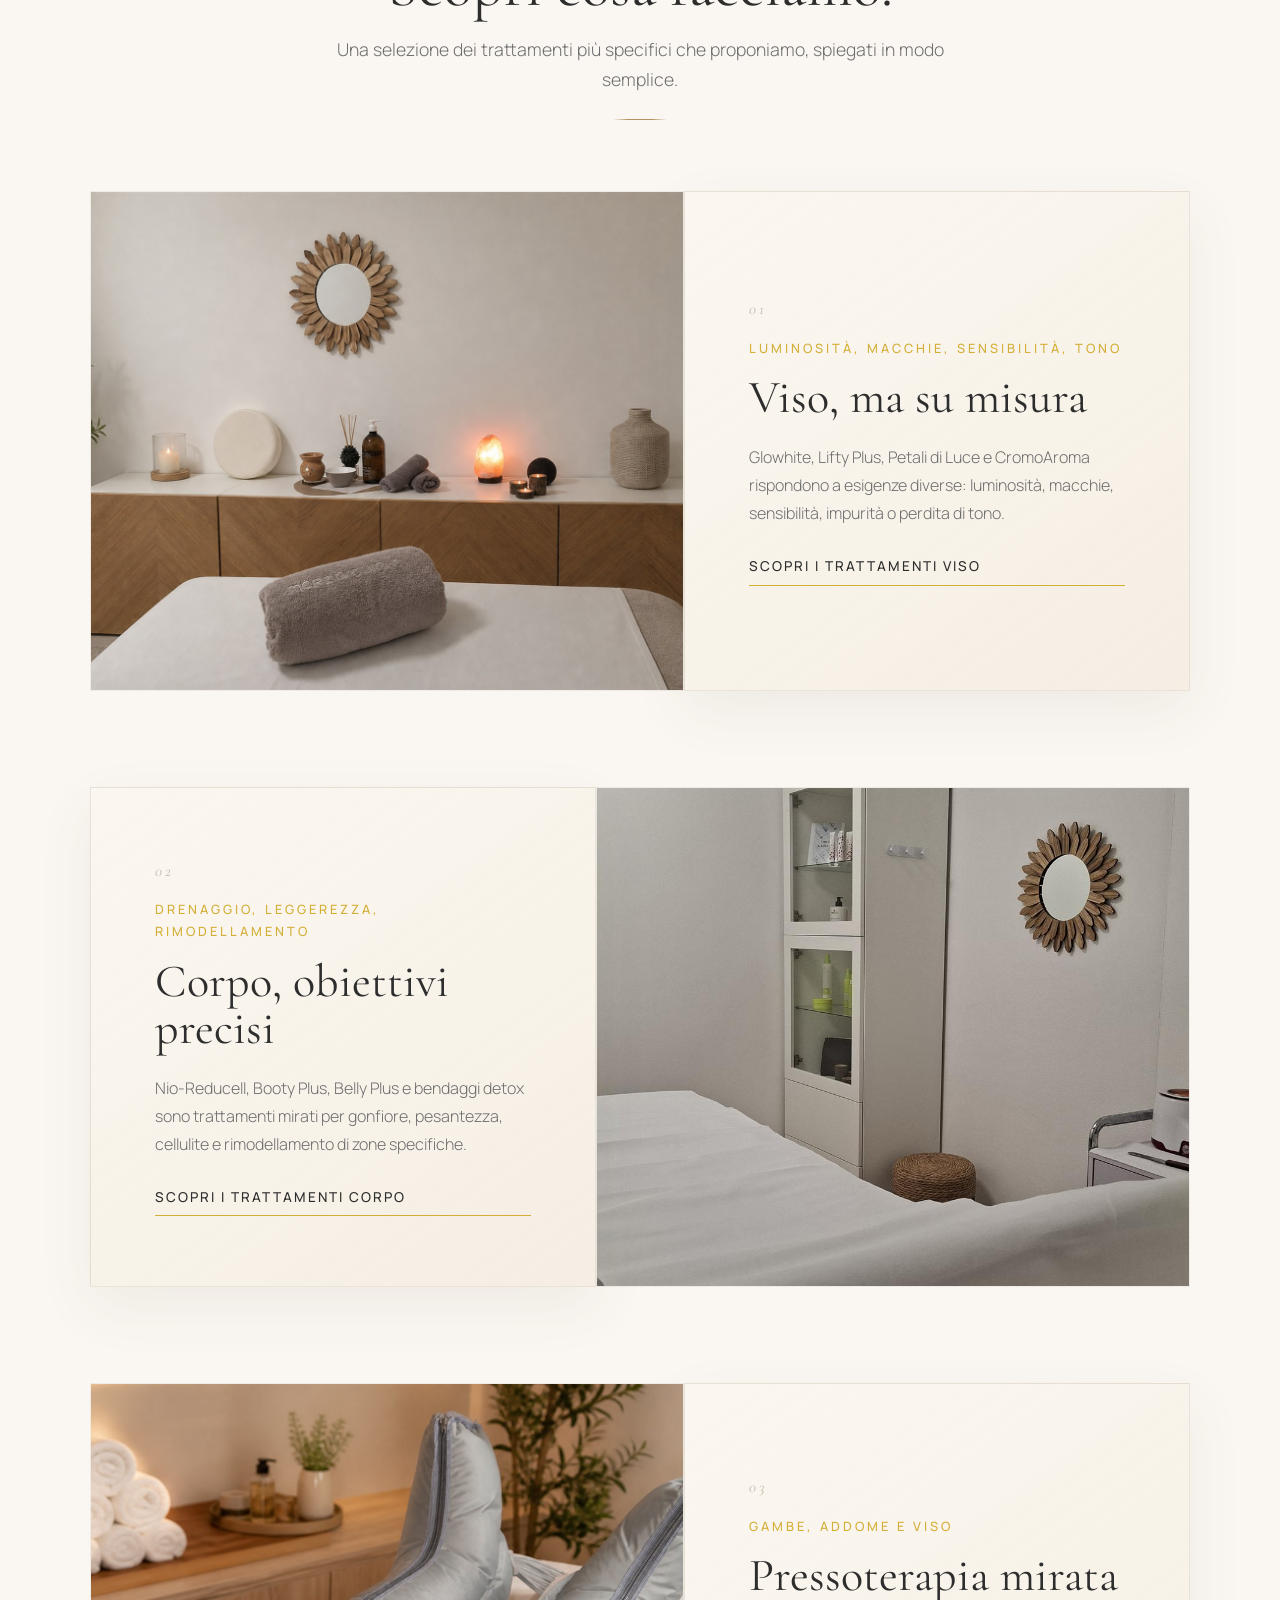
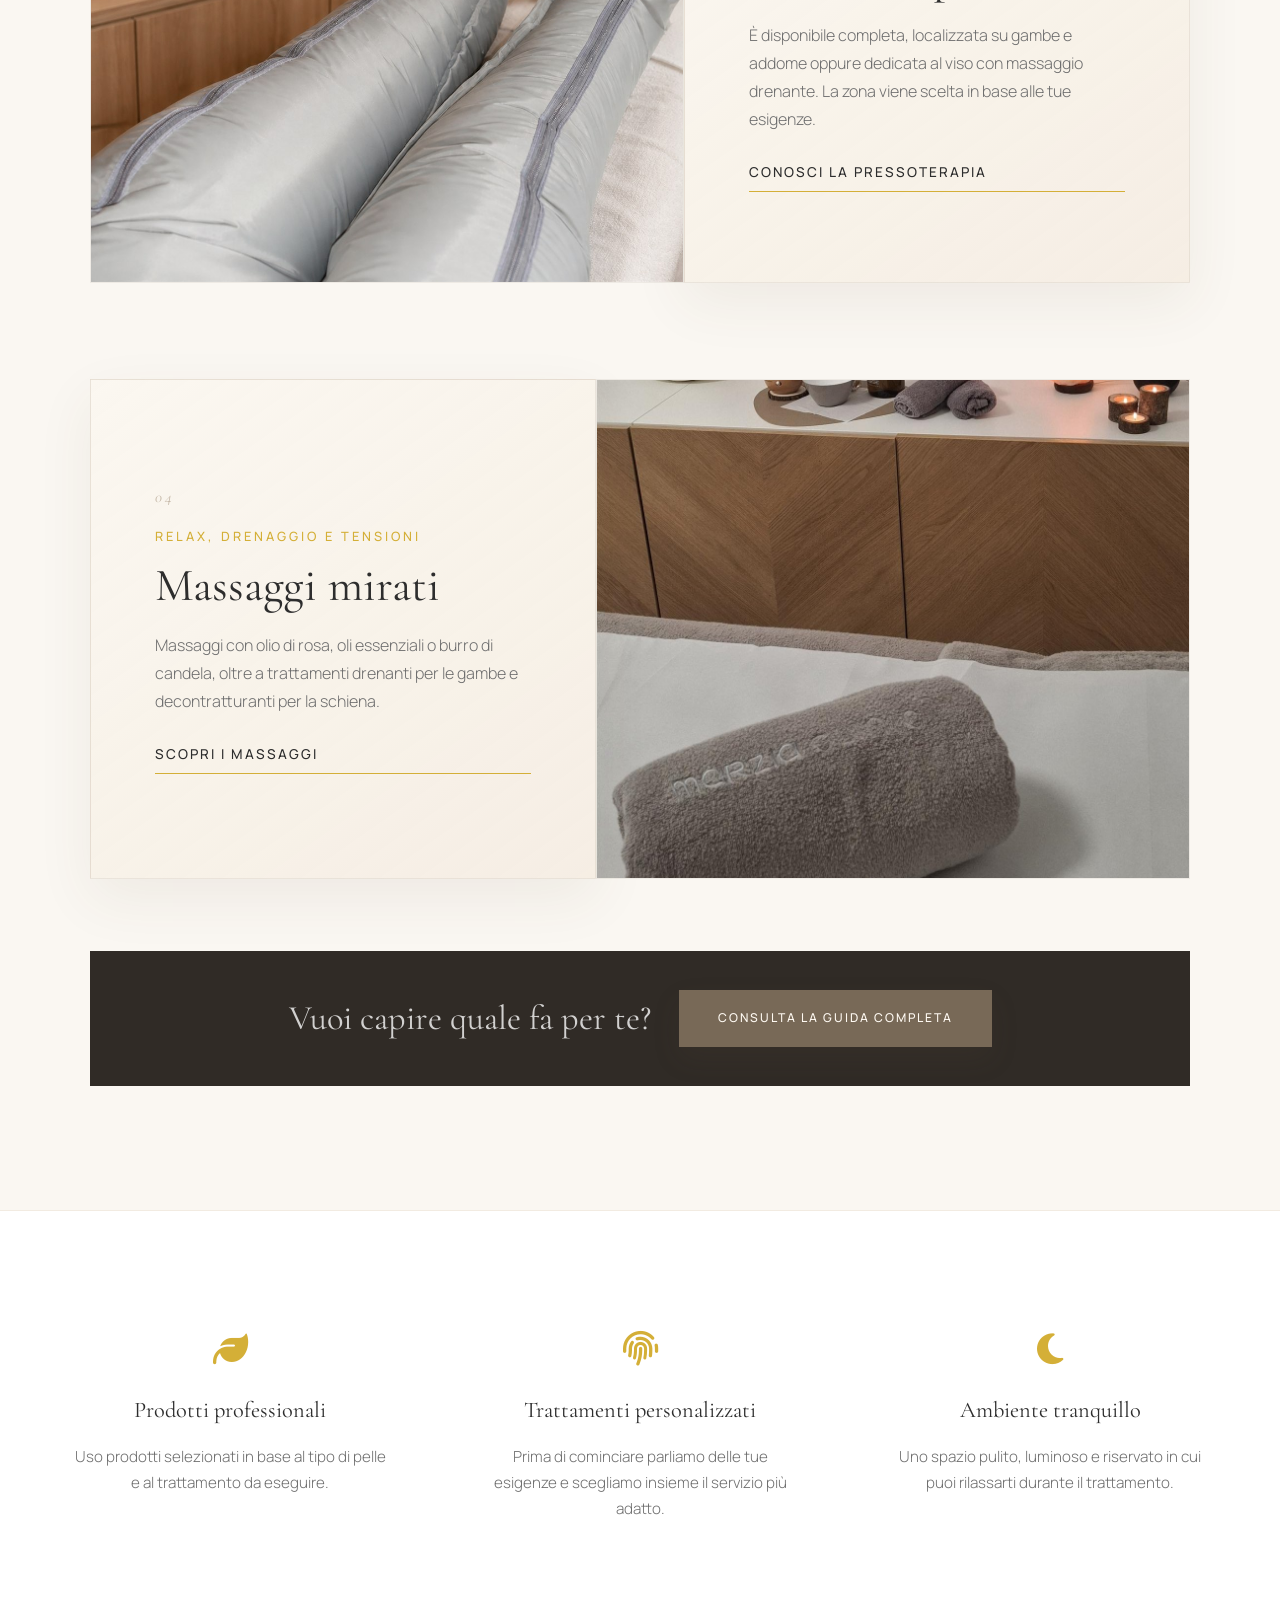
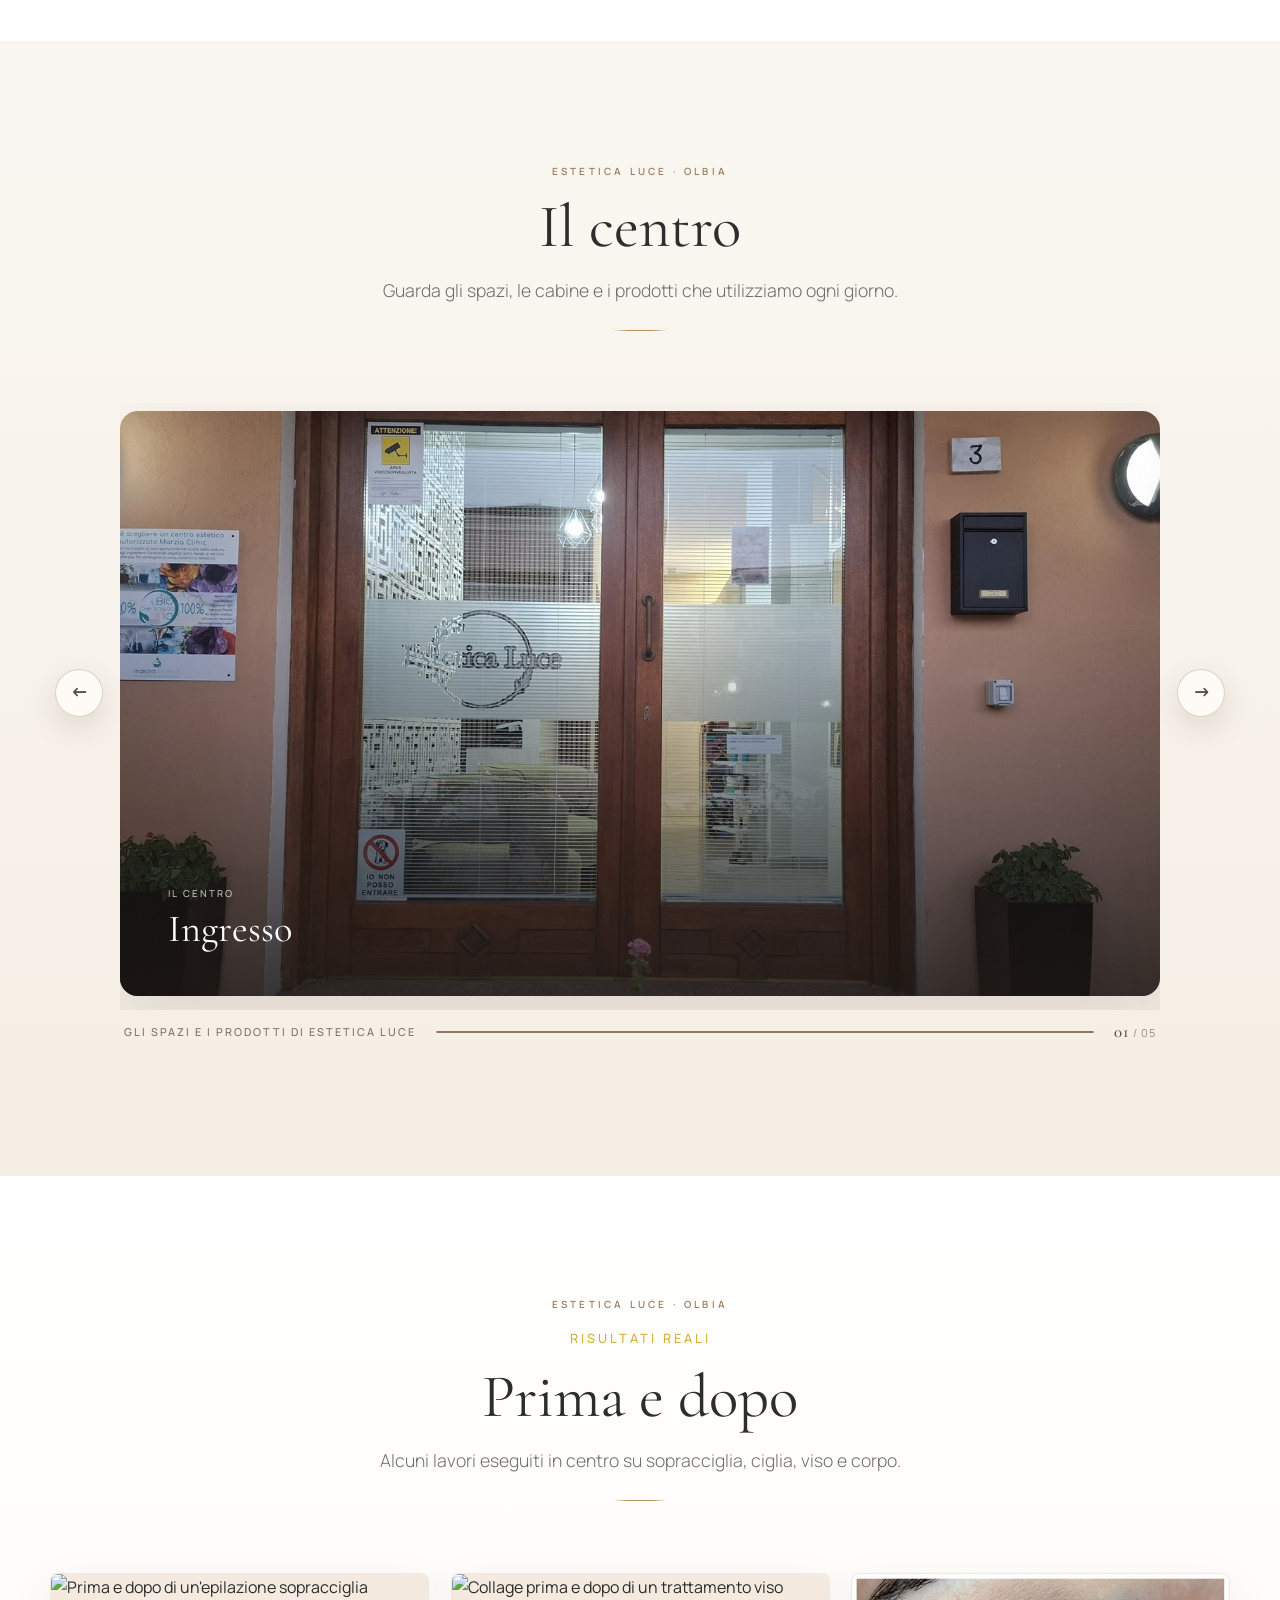
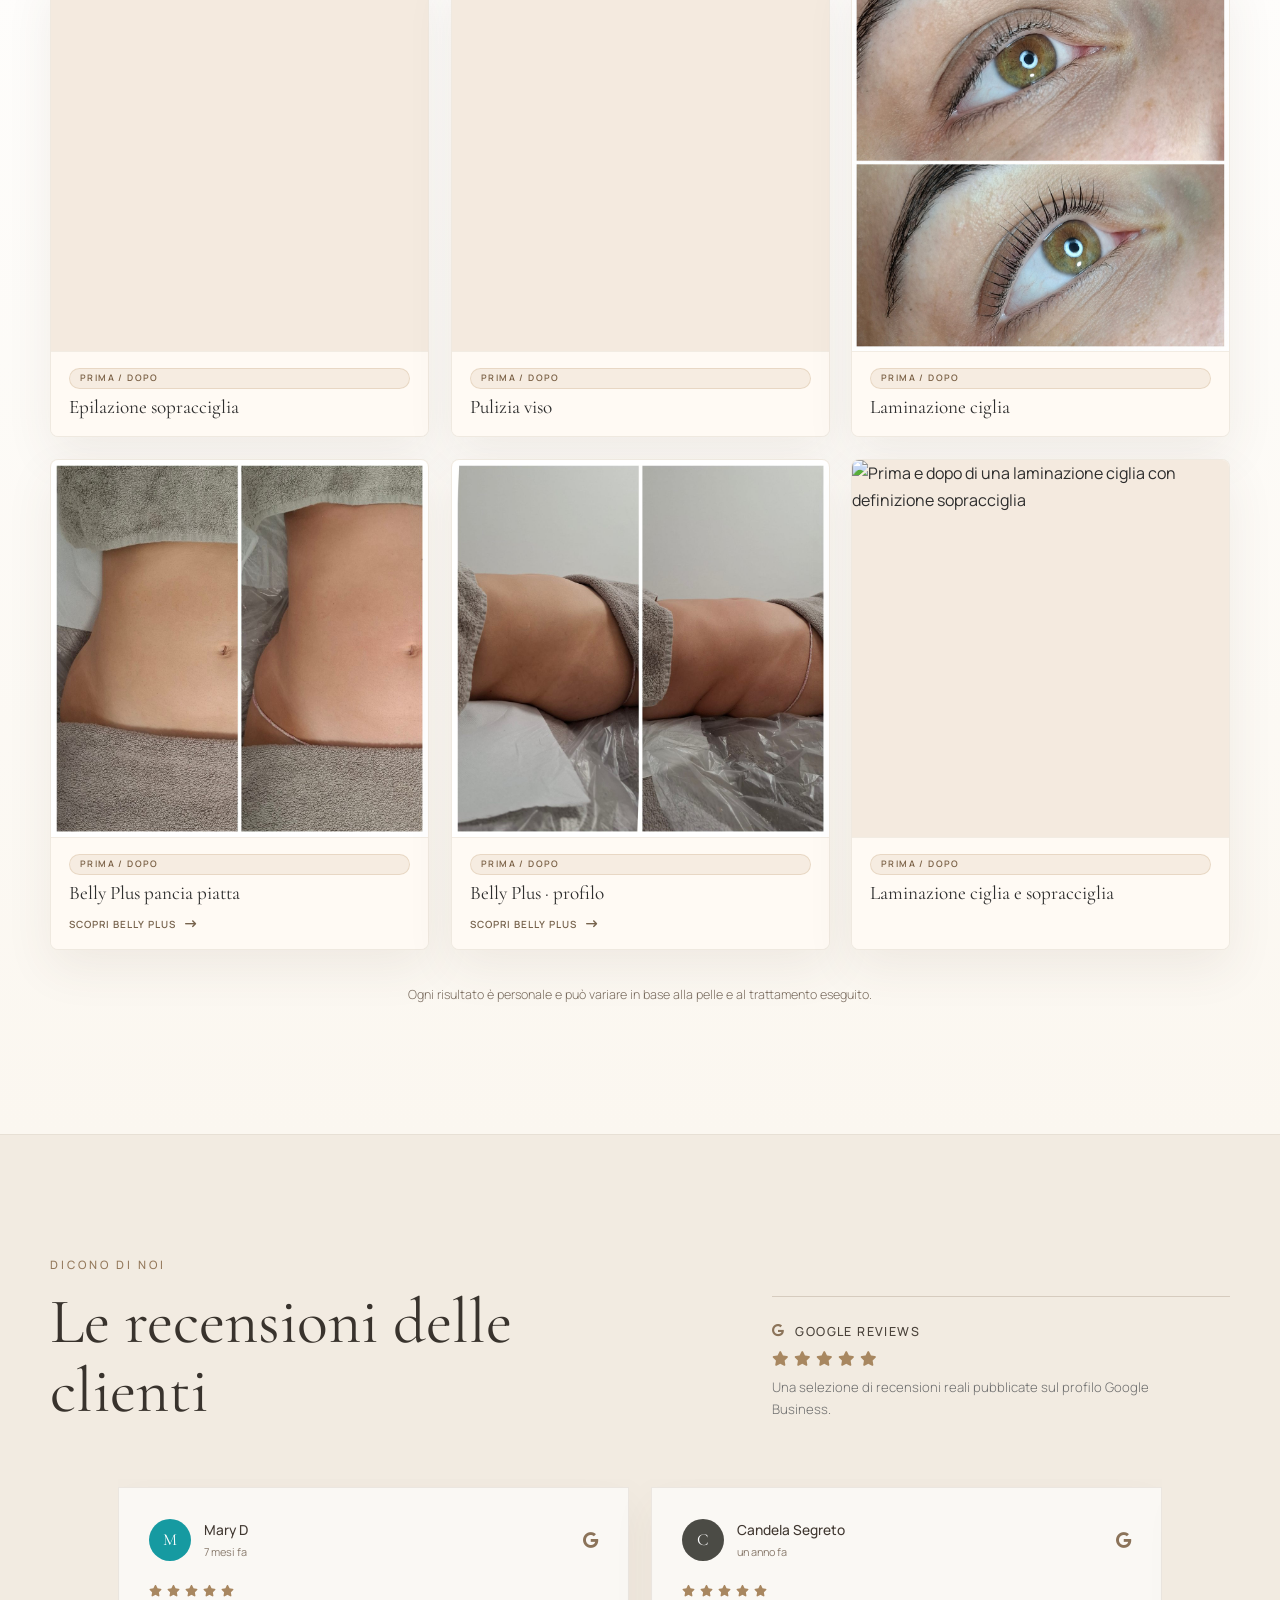
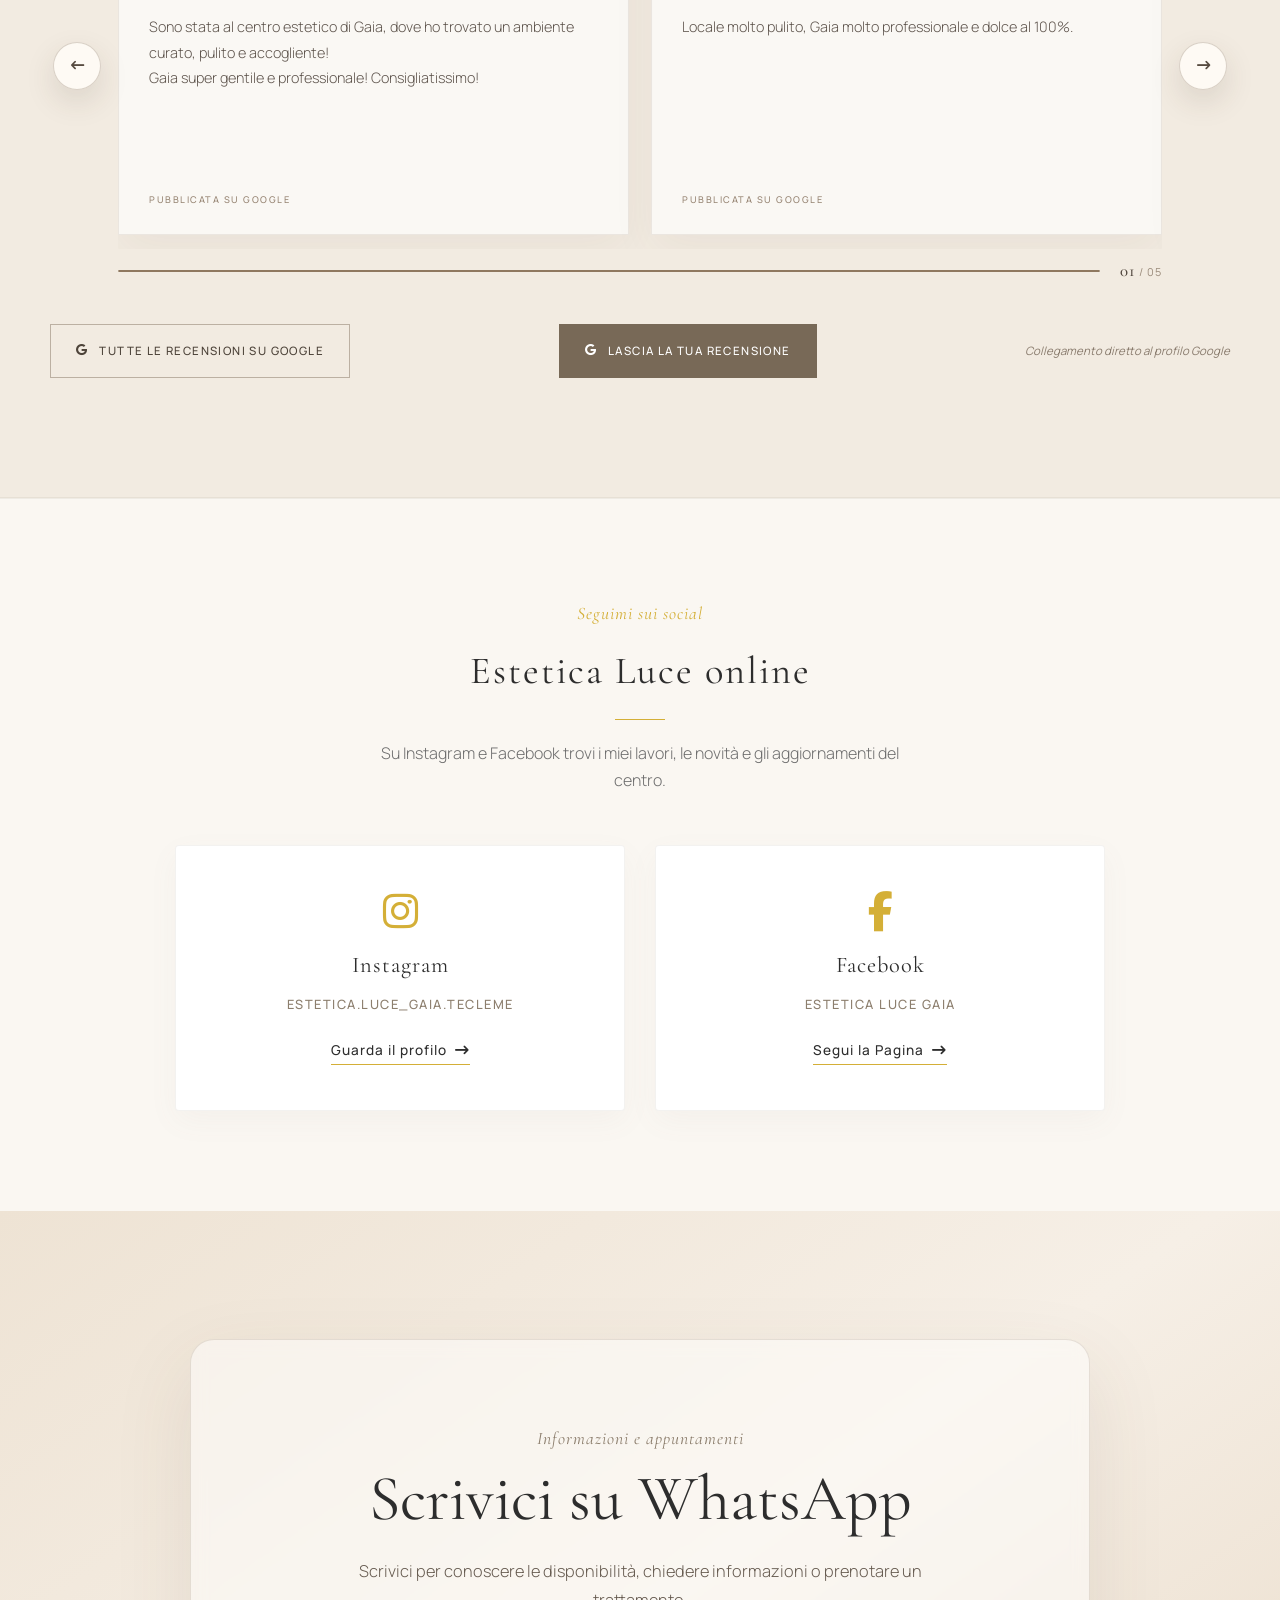
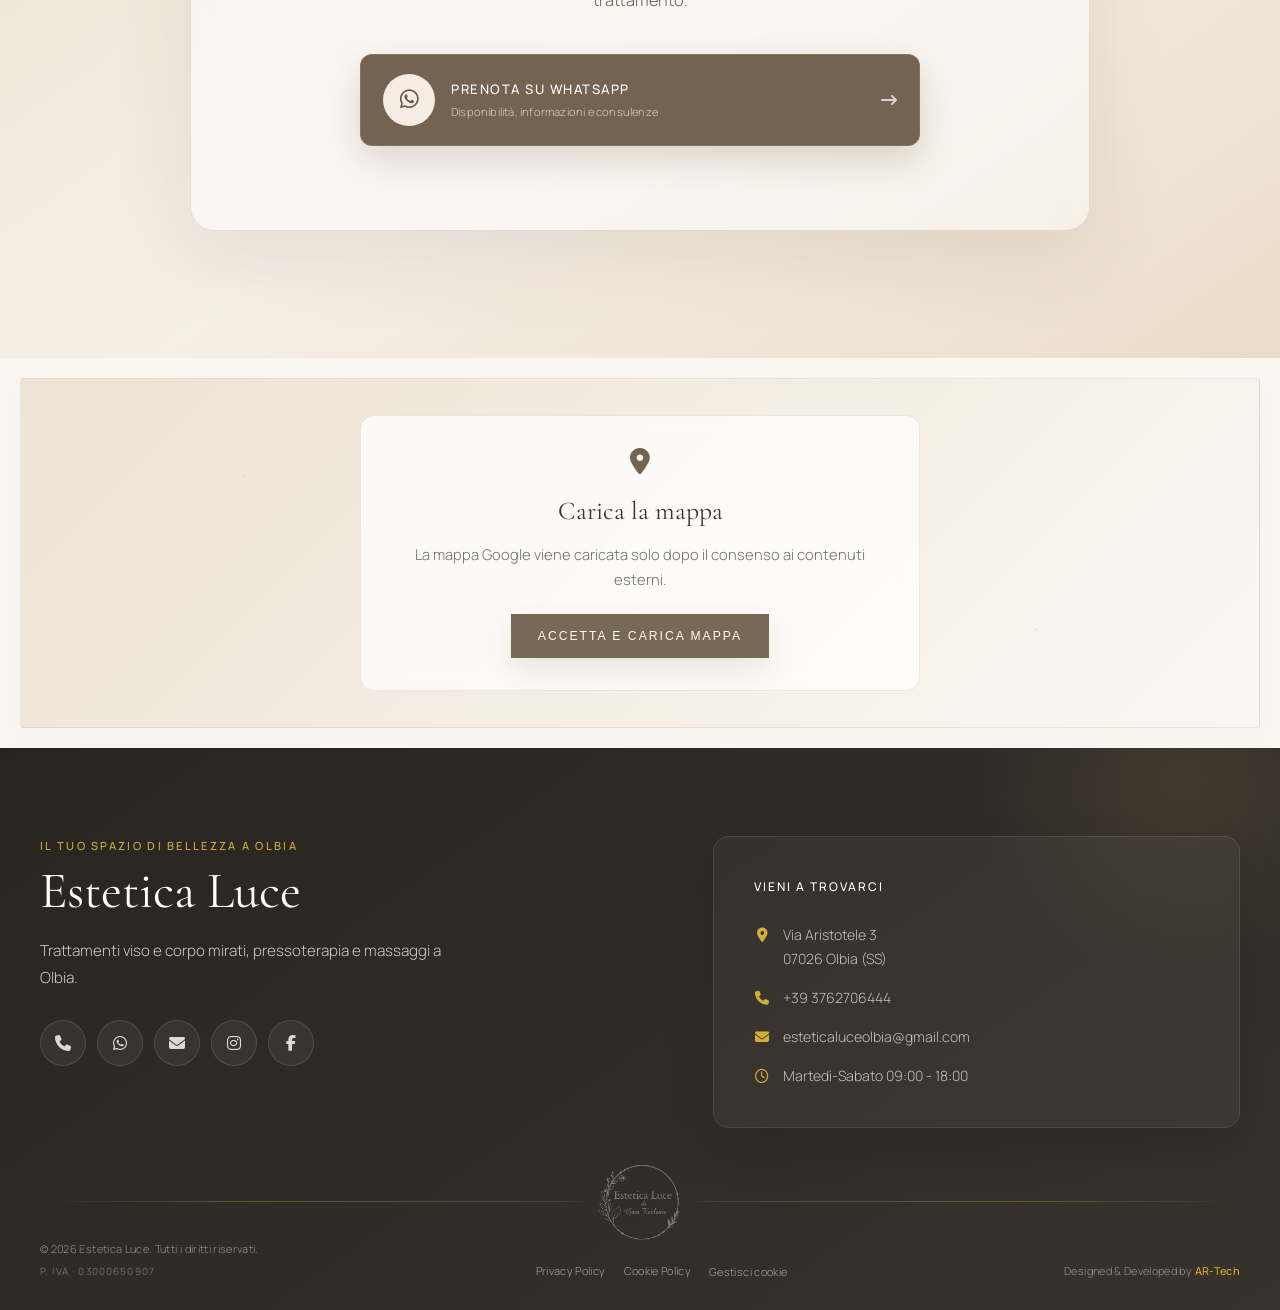
==== commit 961ccdbf: "sistemazione-padding-su-voci-menù" ====
--- a/index.html
+++ b/index.html
@@ -698,7 +698,7 @@
         </a>
     </div>
 
-    <script src="assets/script/script.js?v=20260807-2"></script>
+    <script src="assets/script/script.js?v=20260808-3"></script>
 </body>
 
 </html>
